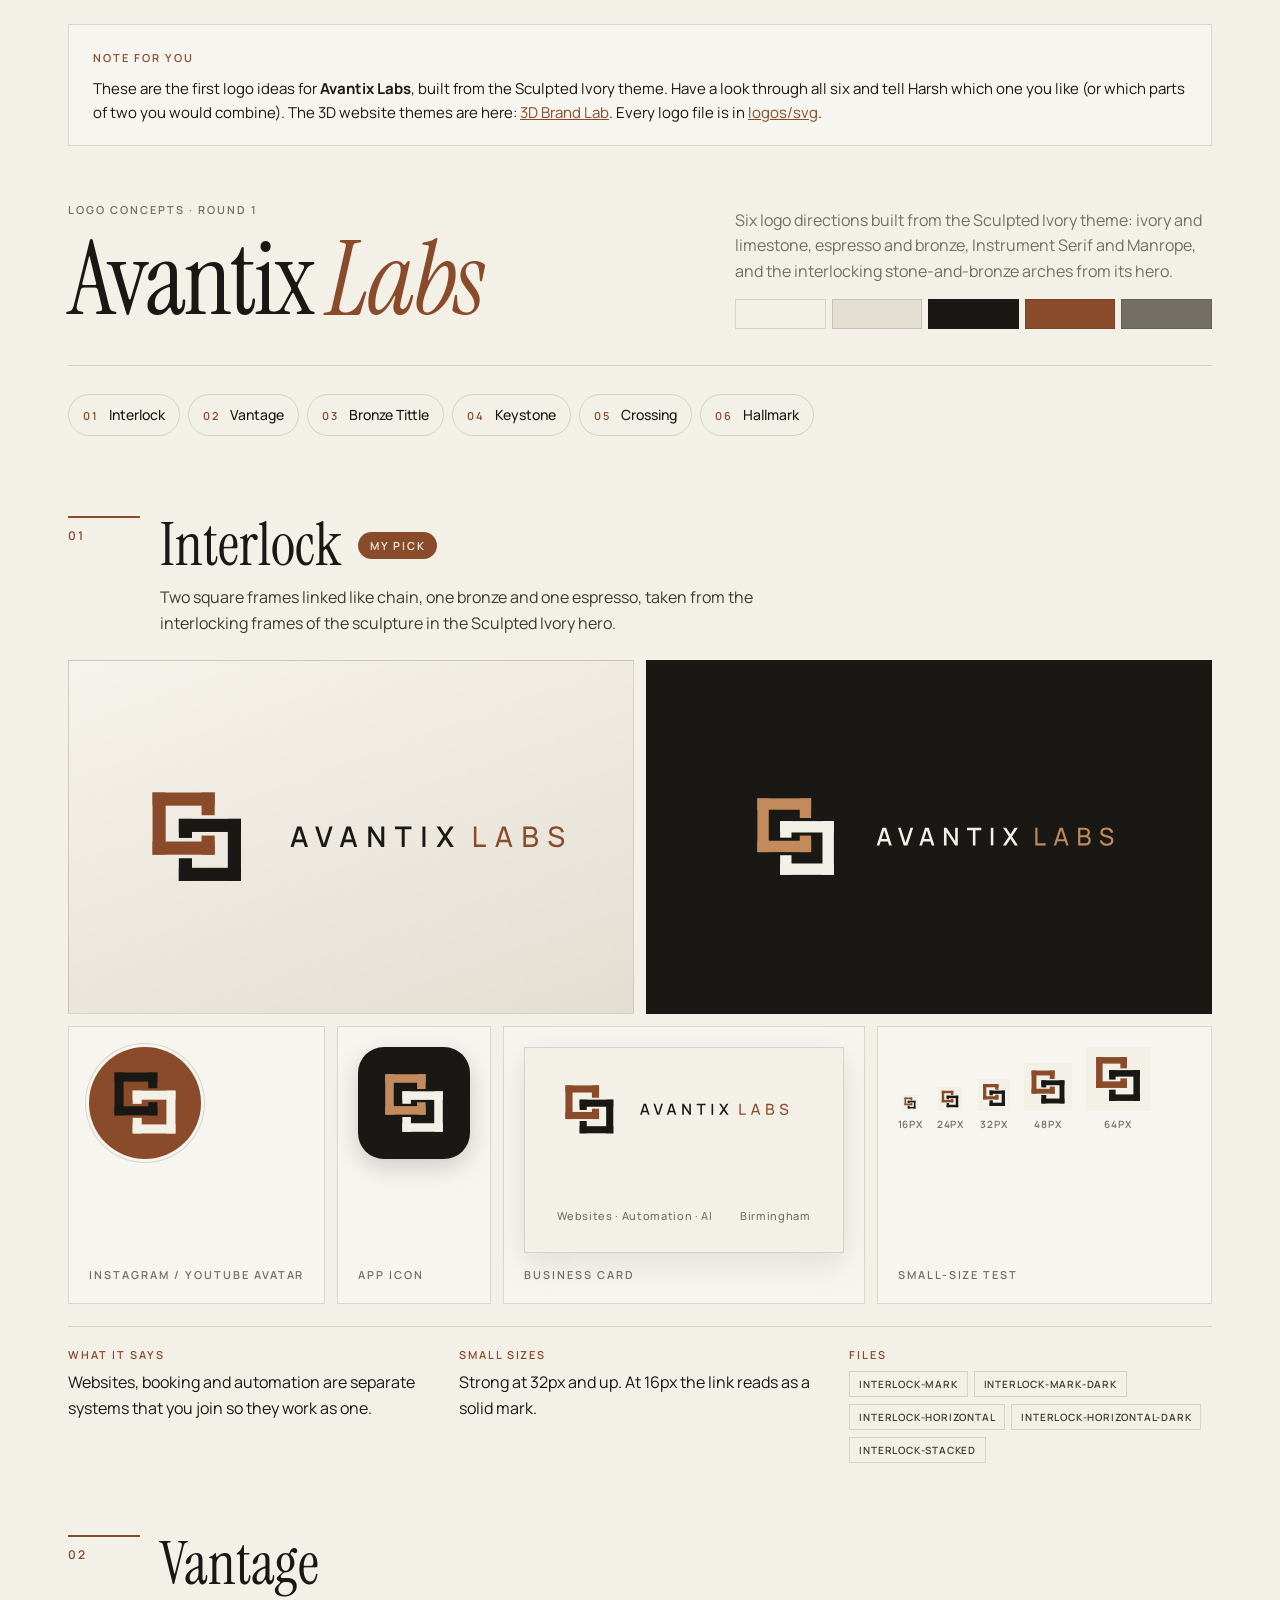
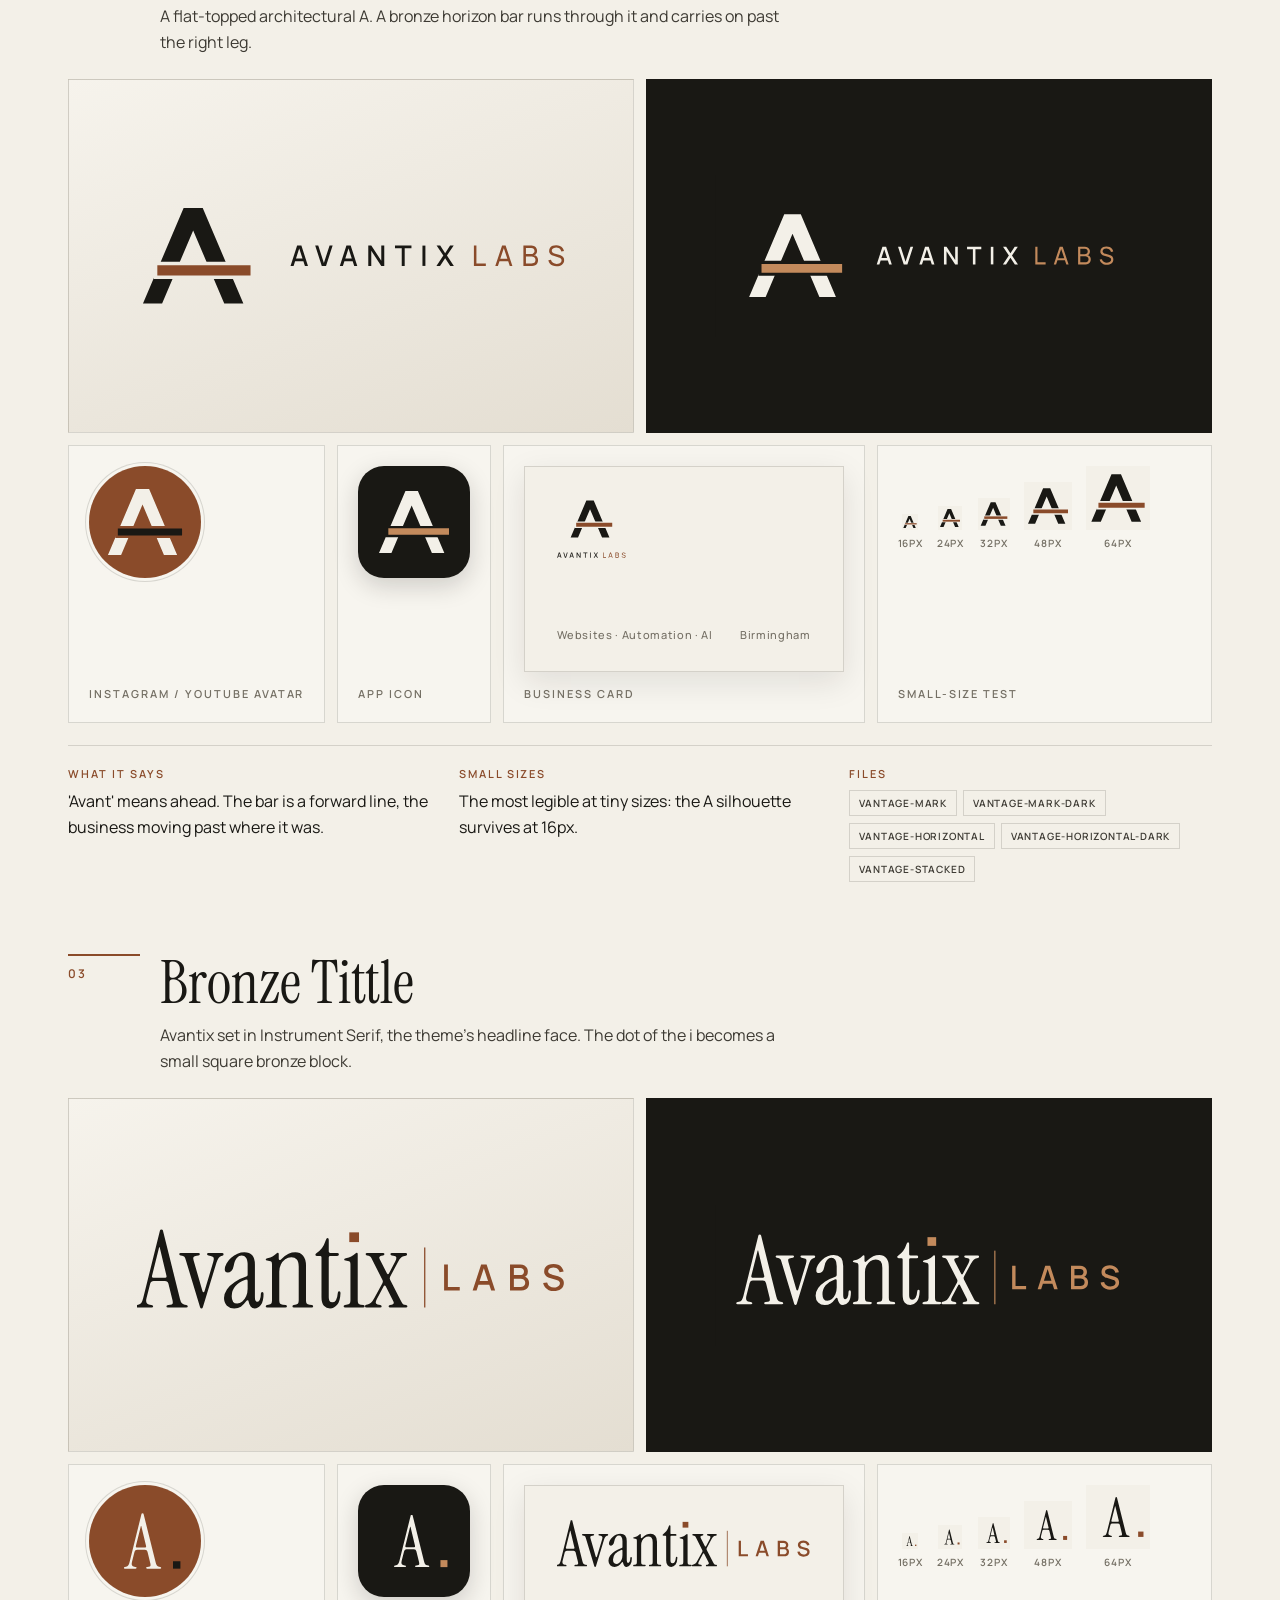
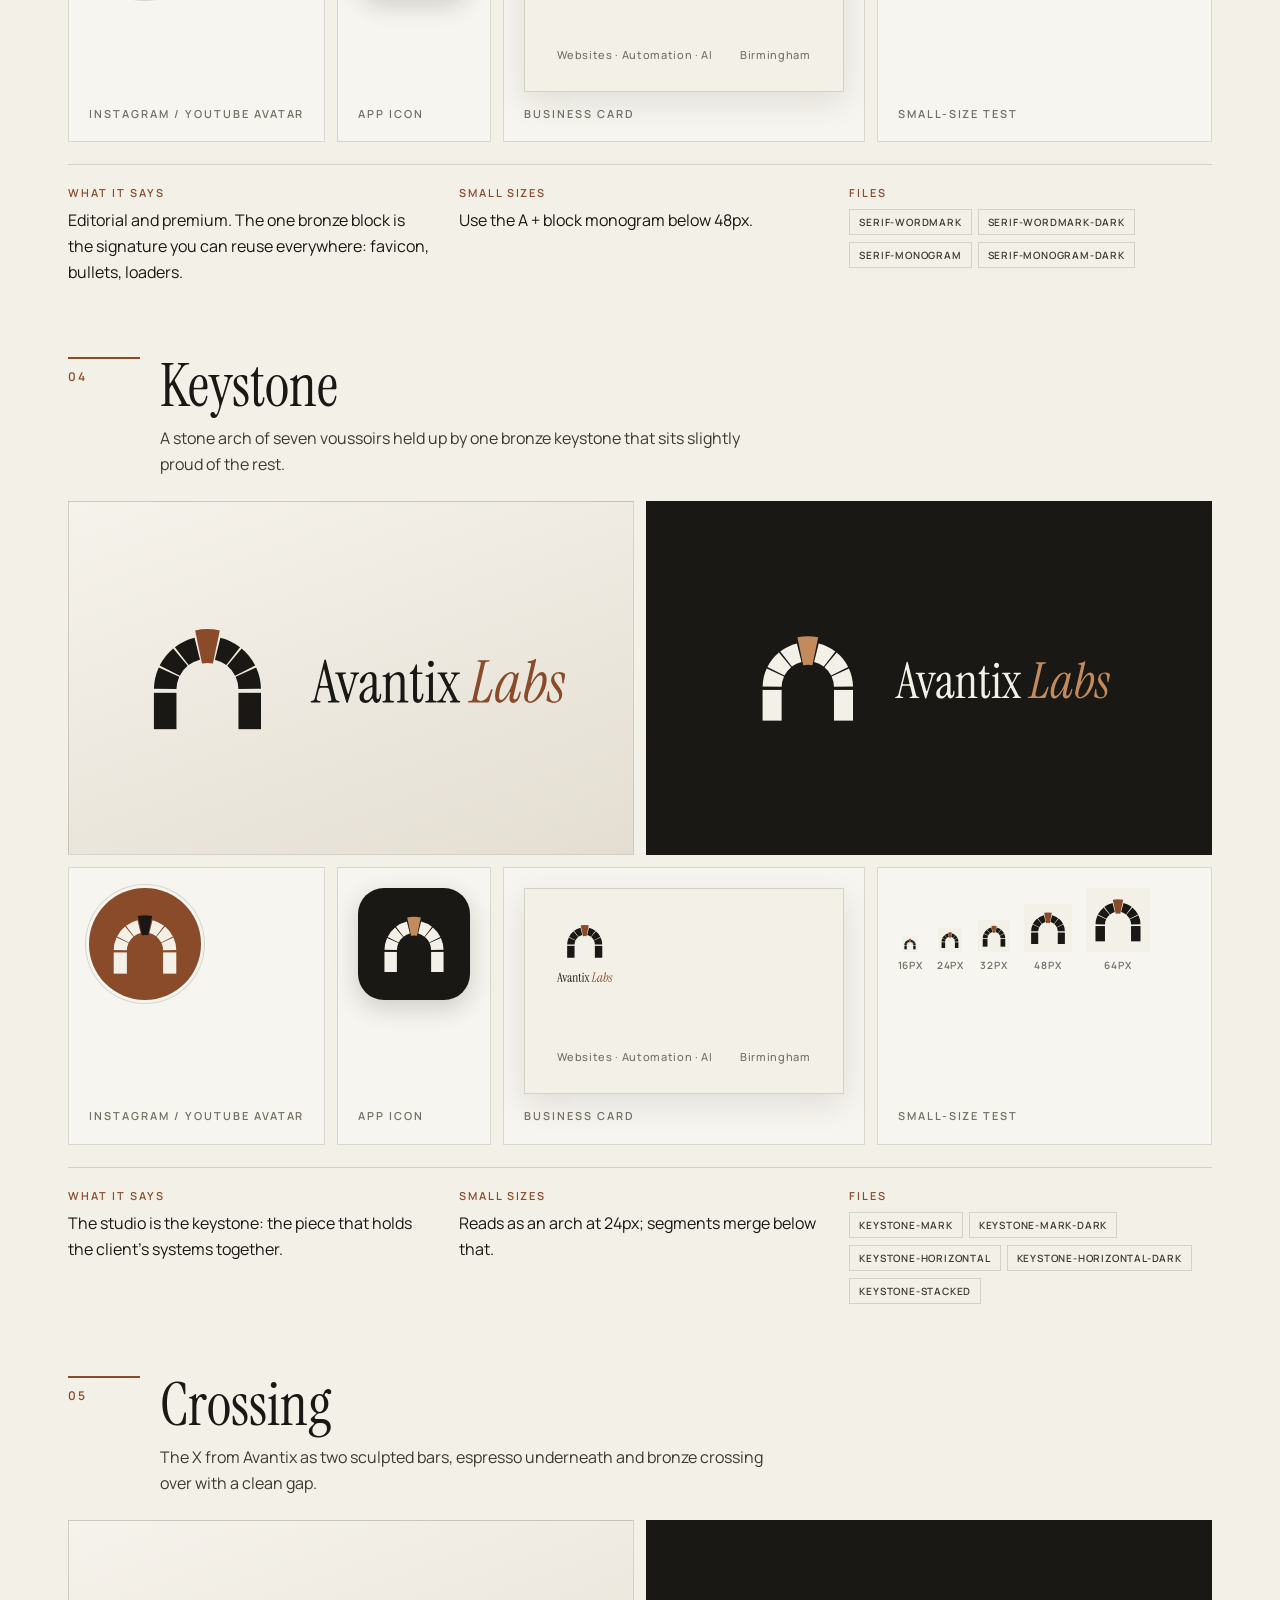
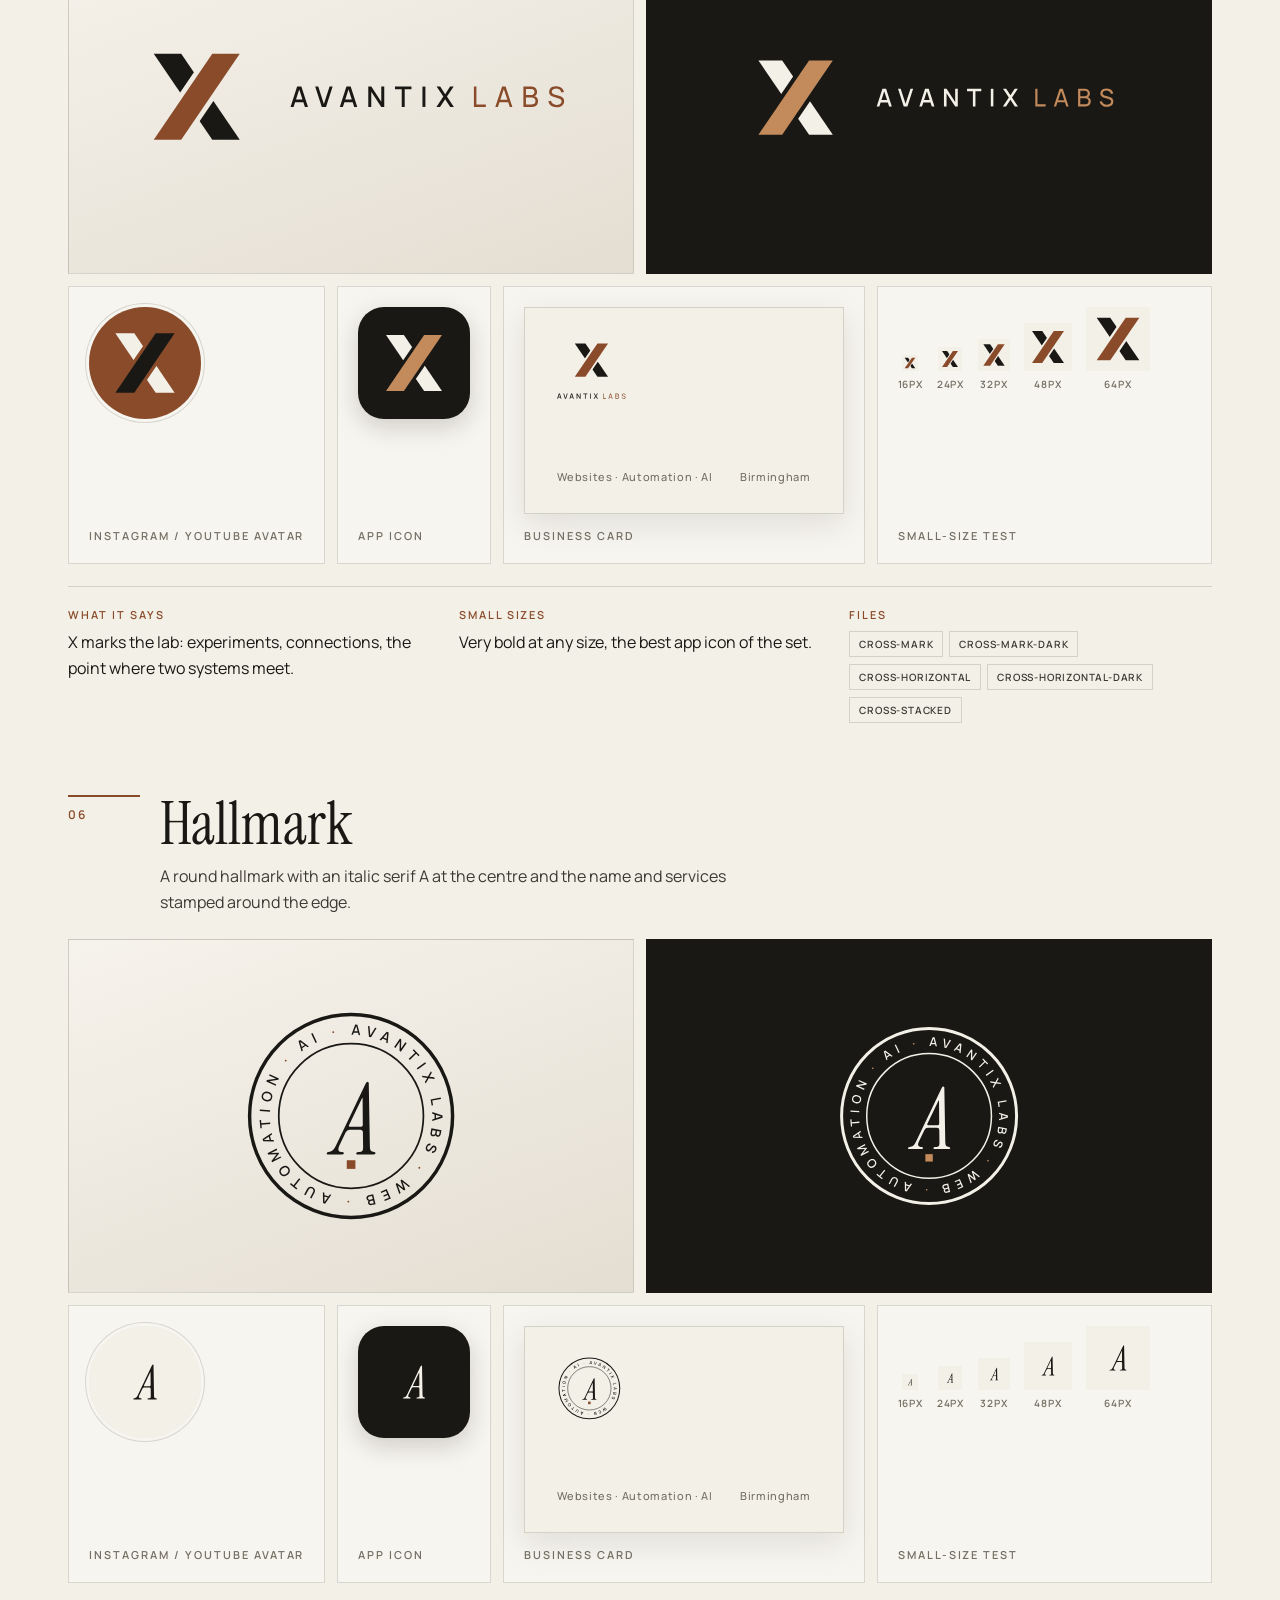
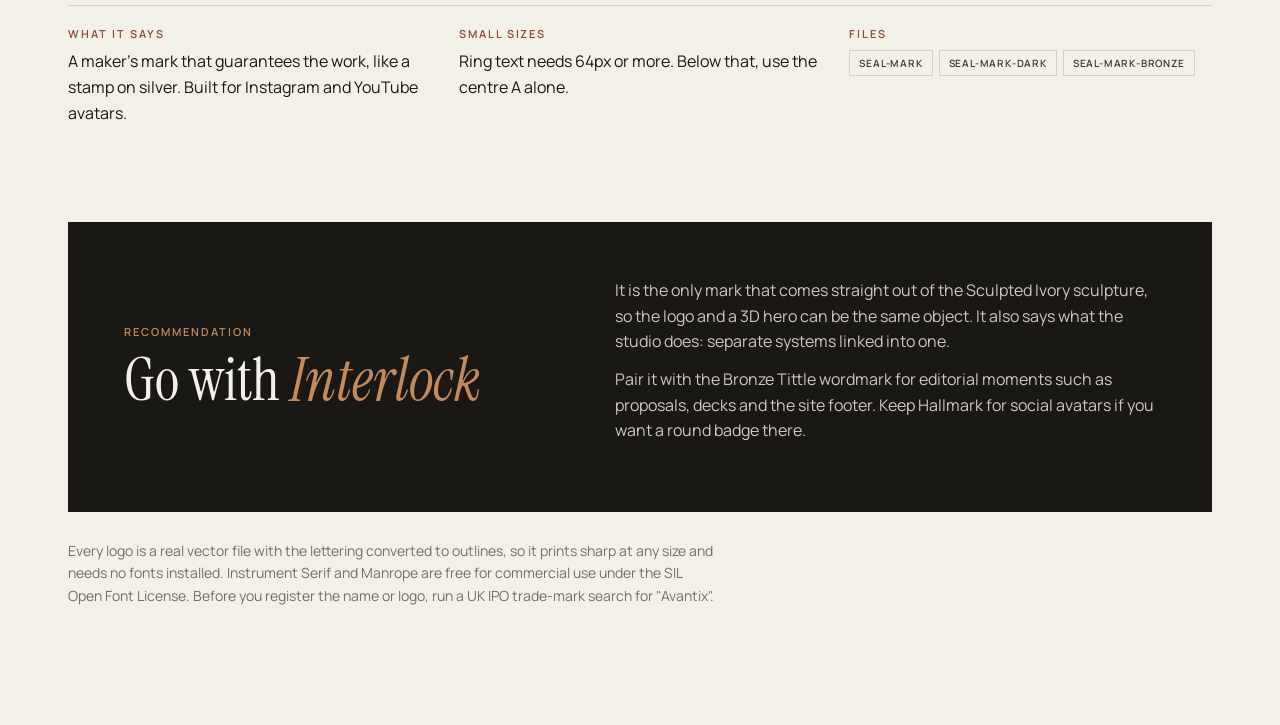
==== logos/index.html @ 29dba750 "Add Avantix Labs logo concepts and a note for reviewers Adds /logos/: six logo concepts built on the" ====
<!doctype html>
<html lang="en"><head><meta charset="utf-8"><meta name="viewport" content="width=device-width,initial-scale=1"></head><body>
<title>Avantix Labs Logos</title>
<link rel="preconnect" href="https://fonts.googleapis.com">
<link rel="preconnect" href="https://fonts.gstatic.com" crossorigin>
<link rel="stylesheet" href="https://fonts.googleapis.com/css2?family=Instrument+Serif:ital@0;1&family=Manrope:wght@400;500;600&display=swap">
<style>
/* Layout: an ivory presentation book. One concept per spread: ivory and espresso boards side by side, then real uses, then notes. Single committed light look from the Sculpted Ivory direction. */
:root{
  --ivory:#F3F0E8; --stone:#E4DED2; --espresso:#191814; --bronze:#8A4B2A; --taupe:#746F64;
  --line:rgba(25,24,20,.14);
  --serif:'Instrument Serif', Georgia, 'Times New Roman', serif;
  --sans:'Manrope', system-ui, -apple-system, 'Segoe UI', sans-serif;
  color-scheme:light;
}
*{box-sizing:border-box}
body{background:var(--ivory);color:var(--espresso);font-family:var(--sans);font-size:16px;line-height:1.6;-webkit-font-smoothing:antialiased}
.page{max-width:1240px;margin:0 auto;padding:56px clamp(16px,4vw,48px) 96px}
.eyebrow,.c-num,figcaption,.files span,.sz span,.nav a span{font:600 11px/1.4 var(--sans);letter-spacing:.18em;text-transform:uppercase}
.eyebrow{color:var(--taupe)}
.intro{display:grid;grid-template-columns:minmax(0,1.3fr) minmax(0,1fr);gap:48px;align-items:end;border-bottom:1px solid var(--line);padding-bottom:36px}
.intro > *{min-width:0}
h1{font:400 clamp(52px,8vw,112px)/.95 var(--serif);letter-spacing:-.02em;margin:14px 0 0}
h1 em{color:var(--bronze)}
.intro p{margin:0 0 14px;color:var(--taupe);max-width:48ch}
.palette{display:flex;gap:6px;margin-top:6px}
.palette i{flex:1;height:30px;border:1px solid var(--line)}
.nav{display:flex;flex-wrap:wrap;gap:8px;margin:28px 0 8px}
.nav a{display:flex;gap:10px;align-items:baseline;text-decoration:none;color:var(--espresso);border:1px solid var(--line);padding:9px 14px;border-radius:999px;font-weight:500;font-size:14px}
.nav a:hover{border-color:var(--bronze)}
.nav a span{color:var(--bronze)}
.concept{padding-top:72px}
.c-head{display:grid;grid-template-columns:72px minmax(0,1fr);gap:20px;align-items:start;margin-bottom:24px}
.c-num{color:var(--bronze);border-top:2px solid var(--bronze);padding-top:10px;font-size:12px}
.c-title h2{font:400 clamp(36px,4.6vw,60px)/1 var(--serif);margin:0 0 10px;display:flex;align-items:center;gap:16px;flex-wrap:wrap}
.c-title p{margin:0;max-width:62ch;color:#3d3a33}
.pick{font:600 11px/1 var(--sans);letter-spacing:.16em;text-transform:uppercase;background:var(--bronze);color:var(--ivory);padding:8px 12px;border-radius:999px}
.boards{display:grid;grid-template-columns:repeat(2,minmax(0,1fr));gap:12px}
.board{margin:0;aspect-ratio:16/10;display:grid;place-items:center;padding:12%;border:1px solid var(--line);max-width:100%}
.board.ivory{background:var(--ivory);background:linear-gradient(160deg,#F6F3EC,var(--stone))}
.board.espresso{background:var(--espresso);border-color:var(--espresso)}
.board svg.lg{width:100%;height:auto;max-height:100%}
.uses{display:grid;grid-template-columns:auto auto minmax(0,1.4fr) minmax(0,1.3fr);gap:12px;margin-top:12px}
.use{margin:0;border:1px solid var(--line);background:#F7F5EF;padding:20px;display:flex;flex-direction:column;justify-content:space-between;gap:14px;min-width:0}
figcaption{color:var(--taupe)}
.avatar{width:112px;height:112px;border-radius:50%;overflow:hidden;box-shadow:0 0 0 3px #F7F5EF,0 0 0 4px var(--line)}
.appicon{width:112px;height:112px;border-radius:26px;overflow:hidden;box-shadow:0 8px 24px rgba(25,24,20,.18)}
.avatar svg,.appicon svg{width:100%;height:100%;display:block}
.bcard{aspect-ratio:85/55;max-width:100%;background:var(--ivory);border:1px solid var(--line);box-shadow:0 10px 30px rgba(25,24,20,.10);padding:9% 10%;display:flex;flex-direction:column;justify-content:space-between}
.bcard svg.bc{height:44%;width:auto;max-width:100%;align-self:flex-start}
.bc-line{display:flex;justify-content:space-between;gap:8px;font:500 11px/1.3 var(--sans);letter-spacing:.06em;color:var(--taupe)}
.sz-row{display:flex;align-items:flex-end;gap:14px;flex-wrap:wrap}
.sz{display:flex;flex-direction:column;align-items:center;gap:6px}
.sz div svg{width:100%;height:100%;display:block}
.sz span{color:var(--taupe);font-size:10px;letter-spacing:.08em}
.notes{display:grid;grid-template-columns:repeat(3,minmax(0,1fr));gap:28px;margin-top:22px;padding-top:20px;border-top:1px solid var(--line)}
.notes > *{min-width:0}
.notes h3{font:600 11px/1.4 var(--sans);letter-spacing:.18em;text-transform:uppercase;color:var(--bronze);margin:0 0 8px}
.notes p{margin:0}
.files{list-style:none;margin:0;padding:0;display:flex;flex-wrap:wrap;gap:6px}
.files span{display:inline-block;border:1px solid var(--line);padding:5px 9px;font-size:10px;letter-spacing:.08em;color:#3d3a33}
.verdict{margin-top:96px;background:var(--espresso);color:var(--ivory);padding:clamp(28px,5vw,56px);display:grid;grid-template-columns:minmax(0,1fr) minmax(0,1.2fr);gap:40px;align-items:center}
.verdict > *{min-width:0}
.verdict h2{font:400 clamp(36px,4.6vw,60px)/1 var(--serif);margin:12px 0 0}
.verdict h2 em{color:#C38A5C}
.verdict p{margin:0 0 12px;color:#CFC8BB}
.verdict .eyebrow{color:#C38A5C}
.foot{margin-top:28px;color:var(--taupe);font-size:14px;max-width:72ch}
@media (max-width:980px){.uses{grid-template-columns:repeat(2,minmax(0,1fr))}}
@media (max-width:720px){
  .intro,.verdict{grid-template-columns:minmax(0,1fr);gap:24px}
  .boards{grid-template-columns:minmax(0,1fr)}
  .notes{grid-template-columns:minmax(0,1fr);gap:18px}
  .c-head{grid-template-columns:minmax(0,1fr);gap:10px}
  .c-num{width:72px}
}
@media (max-width:460px){.uses{grid-template-columns:minmax(0,1fr)} .avatar,.appicon{width:96px;height:96px}}
</style>

<aside style="max-width:1240px;margin:24px auto 0;padding:0 clamp(16px,4vw,48px)">
  <div style="border:1px solid rgba(25,24,20,.14);background:#F7F5EF;padding:20px 24px;font:15px/1.6 Manrope,system-ui,sans-serif;color:#191814">
    <strong style="font:600 11px/1.4 Manrope,system-ui,sans-serif;letter-spacing:.18em;text-transform:uppercase;color:#8A4B2A">Note for you</strong>
    <p style="margin:8px 0 0">These are the first logo ideas for <strong>Avantix Labs</strong>, built from the Sculpted Ivory theme. Have a look through all six and tell Harsh which one you like (or which parts of two you would combine). The 3D website themes are here: <a href="../3d/" style="color:#8A4B2A">3D Brand Lab</a>. Every logo file is in <a href="https://github.com/oliviaharsh/website-brand-directions/tree/main/logos/svg" style="color:#8A4B2A">logos/svg</a>.</p>
  </div>
</aside>
<div class="page">
  <header class="intro">
    <div>
      <div class="eyebrow">Logo concepts · Round 1</div>
      <h1>Avantix <em>Labs</em></h1>
    </div>
    <div>
      <p>Six logo directions built from the Sculpted Ivory theme: ivory and limestone, espresso and bronze, Instrument Serif and Manrope, and the interlocking stone-and-bronze arches from its hero.</p>
      <div class="palette" aria-label="Palette: ivory, limestone, espresso, bronze, taupe"><i style="background:#F3F0E8"></i><i style="background:#E4DED2"></i><i style="background:#191814"></i><i style="background:#8A4B2A"></i><i style="background:#746F64"></i></div>
    </div>
  </header>
  <nav class="nav" aria-label="Concepts"><a href="#c01"><span>01</span>Interlock</a><a href="#c02"><span>02</span>Vantage</a><a href="#c03"><span>03</span>Bronze Tittle</a><a href="#c04"><span>04</span>Keystone</a><a href="#c05"><span>05</span>Crossing</a><a href="#c06"><span>06</span>Hallmark</a></nav>
  
<section class="concept" id="c01">
  <header class="c-head">
    <div class="c-num">01</div>
    <div class="c-title"><h2>Interlock <span class="pick">My pick</span></h2><p>Two square frames linked like chain, one bronze and one espresso, taken from the interlocking frames of the sculpture in the Sculpted Ivory hero.</p></div>
  </header>
  <div class="boards">
    <figure class="board ivory"><svg class="lg" xmlns="http://www.w3.org/2000/svg" viewBox="0 0 358.3 100.0" role="img" aria-label="Avantix Labs"><title>Avantix Labs</title><g><rect x="13" y="13" width="52" height="11" fill="#8A4B2A"/><rect x="13" y="13" width="11" height="52" fill="#8A4B2A"/><rect x="13" y="54" width="52" height="11" fill="#8A4B2A"/><rect x="54" y="13" width="11" height="19" fill="#8A4B2A"/><rect x="54" y="49" width="11" height="16" fill="#8A4B2A"/><rect x="35" y="35" width="52" height="11" fill="#191814"/><rect x="76" y="35" width="11" height="52" fill="#191814"/><rect x="35" y="76" width="52" height="11" fill="#191814"/><rect x="35" y="35" width="11" height="16" fill="#191814"/><rect x="35" y="68" width="11" height="19" fill="#191814"/></g><path d="M128.47222222222223 58.5 133.99722222222223 41.5H137.55069444444445L143.07569444444445 58.5H140.51388888888889L135.42569444444445 42.9875H136.06319444444443L131.03402777777777 58.5ZM131.34097222222223 54.66319444444444V52.34930555555555H140.21875V54.66319444444444Z" fill="#191814"/><path d="M154.62152777777777 58.5 149.09652777777777 41.5H151.65833333333333L156.36875 56.009027777777774L161.13819444444445 41.5H163.7L158.175 58.5Z" fill="#191814"/><path d="M169.72083333333333 58.5 175.24583333333334 41.5H178.79930555555555L184.32430555555555 58.5H181.7625L176.67430555555555 42.9875H177.31180555555554L172.28263888888887 58.5ZM172.58958333333334 54.66319444444444V52.34930555555555H181.4673611111111V54.66319444444444Z" fill="#191814"/><path d="M193.53263888888887 58.5V41.5H196.03541666666666L204.40555555555554 54.13194444444444V41.5H206.90833333333333V58.5H204.40555555555554L196.03541666666666 45.85625V58.5Z" fill="#191814"/><path d="M221.53541666666663 58.5V43.825694444444444H215.88055555555553V41.5H229.65763888888887V43.825694444444444H224.00277777777774V58.5Z" fill="#191814"/><path d="M238.86597222222218 58.5V41.5H241.3333333333333V58.5Z" fill="#191814"/><path d="M250.54166666666663 58.5 256.3381944444444 49.89375 250.69513888888883 41.5H253.71736111111107L257.8611111111111 47.80416666666667L261.98124999999993 41.5H265.0152777777777L259.3722222222222 49.89375L265.1569444444444 58.5H262.1347222222222L257.8611111111111 51.99513888888889L253.5756944444444 58.5Z" fill="#191814"/><path d="M281.92083333333335 58.5V41.5H284.02222222222224V56.50486111111111H291.9083333333333V58.5Z" fill="#8A4B2A"/><path d="M299.81805555555553 58.5 305.5083333333333 41.5H308.4361111111111L314.12638888888887 58.5H311.9423611111111L306.61805555555554 42.727777777777774H307.27916666666664L302.0020833333333 58.5ZM302.5569444444444 54.52152777777778V52.55H311.3875V54.52152777777778Z" fill="#8A4B2A"/><path d="M323.3347222222222 58.5V41.5H329.9576388888889Q331.4805555555555 41.5 332.56076388888886 42.12569444444445Q333.6409722222222 42.75138888888889 334.21354166666663 43.77256944444444Q334.7861111111111 44.79375 334.7861111111111 45.97430555555556Q334.7861111111111 47.355555555555554 334.0777777777778 48.394444444444446Q333.3694444444444 49.43333333333334 332.16527777777776 49.822916666666664L332.14166666666665 49.24444444444445Q333.78263888888887 49.68125 334.6916666666666 50.849999999999994Q335.6006944444444 52.01875 335.6006944444444 53.63611111111111Q335.6006944444444 55.12361111111111 334.9927083333333 56.209722222222226Q334.3847222222222 57.295833333333334 333.24548611111106 57.89791666666667Q332.10625 58.5 330.54791666666665 58.5ZM325.4597222222222 56.49305555555556H330.14652777777775Q331.0909722222222 56.49305555555556 331.83472222222224 56.14479166666666Q332.5784722222222 55.796527777777776 333.009375 55.15902777777778Q333.44027777777774 54.52152777777778 333.44027777777774 53.62430555555556Q333.44027777777774 52.7625 333.0565972222222 52.07777777777778Q332.67291666666665 51.393055555555556 331.98229166666664 50.98576388888889Q331.29166666666663 50.578472222222224 330.38263888888883 50.578472222222224H325.4597222222222ZM325.4597222222222 48.59513888888889H329.93402777777777Q330.6895833333333 48.59513888888889 331.29756944444443 48.27048611111111Q331.9055555555555 47.94583333333333 332.265625 47.355555555555554Q332.62569444444443 46.765277777777776 332.62569444444443 45.97430555555556Q332.62569444444443 44.87638888888889 331.88194444444446 44.17986111111111Q331.1381944444444 43.483333333333334 329.93402777777777 43.483333333333334H325.4597222222222Z" fill="#8A4B2A"/><path d="M351.0659722222222 58.854166666666664Q349.2597222222222 58.854166666666664 347.81354166666665 58.24027777777778Q346.3673611111111 57.62638888888889 345.42881944444446 56.48715277777778Q344.49027777777775 55.34791666666667 344.20694444444445 53.78958333333333L346.37916666666666 53.44722222222222Q346.79236111111106 55.05277777777778 348.09687499999995 55.95590277777778Q349.40138888888885 56.859027777777776 351.1722222222222 56.859027777777776Q352.3173611111111 56.859027777777776 353.2440972222222 56.498958333333334Q354.1708333333333 56.138888888888886 354.71388888888885 55.46597222222222Q355.2569444444444 54.793055555555554 355.2569444444444 53.87222222222222Q355.2569444444444 53.30555555555556 355.0621527777778 52.89826388888889Q354.8673611111111 52.490972222222226 354.5309027777778 52.20173611111112Q354.1944444444444 51.9125 353.7694444444444 51.71180555555556Q353.34444444444443 51.51111111111111 352.88402777777776 51.38125L348.5513888888889 50.09444444444445Q347.8430555555555 49.88194444444444 347.1819444444444 49.557291666666664Q346.5208333333333 49.232638888888886 346.00138888888887 48.74270833333333Q345.4819444444444 48.25277777777778 345.17499999999995 47.56215277777778Q344.86805555555554 46.87152777777778 344.86805555555554 45.927083333333336Q344.86805555555554 44.41597222222222 345.653125 43.347569444444446Q346.43819444444443 42.27916666666667 347.78402777777774 41.7125Q349.1298611111111 41.14583333333333 350.81805555555553 41.15763888888889Q352.5298611111111 41.169444444444444 353.8815972222222 41.765625Q355.2333333333333 42.361805555555556 356.1246527777778 43.47152777777778Q357.0159722222222 44.58125 357.32291666666663 46.12777777777778L355.09166666666664 46.517361111111114Q354.9145833333333 45.47847222222222 354.3065972222222 44.72881944444445Q353.69861111111106 43.97916666666667 352.7895833333333 43.571875000000006Q351.88055555555553 43.16458333333333 350.7944444444444 43.15277777777778Q349.75555555555553 43.140972222222224 348.91736111111106 43.483333333333334Q348.07916666666665 43.825694444444444 347.5833333333333 44.433680555555554Q347.0875 45.04166666666667 347.0875 45.83263888888889Q347.0875 46.611805555555556 347.5361111111111 47.089930555555554Q347.9847222222222 47.56805555555556 348.63993055555557 47.845486111111114Q349.29513888888886 48.12291666666667 349.9208333333333 48.3L353.1555555555555 49.232638888888886Q353.7104166666666 49.38611111111111 354.4364583333333 49.65763888888889Q355.16249999999997 49.92916666666667 355.8472222222222 50.41909722222222Q356.53194444444443 50.90902777777778 356.9805555555555 51.717708333333334Q357.4291666666666 52.52638888888889 357.4291666666666 53.75416666666666Q357.4291666666666 54.981944444444444 356.9392361111111 55.93819444444445Q356.44930555555555 56.894444444444446 355.5756944444444 57.537847222222226Q354.7020833333333 58.18125 353.54513888888886 58.51770833333333Q352.3881944444444 58.854166666666664 351.0659722222222 58.854166666666664Z" fill="#8A4B2A"/></svg></figure>
    <figure class="board espresso"><svg class="lg" xmlns="http://www.w3.org/2000/svg" viewBox="-28 -28 414.3 156.0" role="img" aria-label="Avantix Labs"><title>Avantix Labs</title><rect x="-28" y="-28" width="414.3" height="156.0" fill="#191814"/><g><rect x="13" y="13" width="52" height="11" fill="#C38A5C"/><rect x="13" y="13" width="11" height="52" fill="#C38A5C"/><rect x="13" y="54" width="52" height="11" fill="#C38A5C"/><rect x="54" y="13" width="11" height="19" fill="#C38A5C"/><rect x="54" y="49" width="11" height="16" fill="#C38A5C"/><rect x="35" y="35" width="52" height="11" fill="#F3F0E8"/><rect x="76" y="35" width="11" height="52" fill="#F3F0E8"/><rect x="35" y="76" width="52" height="11" fill="#F3F0E8"/><rect x="35" y="35" width="11" height="16" fill="#F3F0E8"/><rect x="35" y="68" width="11" height="19" fill="#F3F0E8"/></g><path d="M128.47222222222223 58.5 133.99722222222223 41.5H137.55069444444445L143.07569444444445 58.5H140.51388888888889L135.42569444444445 42.9875H136.06319444444443L131.03402777777777 58.5ZM131.34097222222223 54.66319444444444V52.34930555555555H140.21875V54.66319444444444Z" fill="#F3F0E8"/><path d="M154.62152777777777 58.5 149.09652777777777 41.5H151.65833333333333L156.36875 56.009027777777774L161.13819444444445 41.5H163.7L158.175 58.5Z" fill="#F3F0E8"/><path d="M169.72083333333333 58.5 175.24583333333334 41.5H178.79930555555555L184.32430555555555 58.5H181.7625L176.67430555555555 42.9875H177.31180555555554L172.28263888888887 58.5ZM172.58958333333334 54.66319444444444V52.34930555555555H181.4673611111111V54.66319444444444Z" fill="#F3F0E8"/><path d="M193.53263888888887 58.5V41.5H196.03541666666666L204.40555555555554 54.13194444444444V41.5H206.90833333333333V58.5H204.40555555555554L196.03541666666666 45.85625V58.5Z" fill="#F3F0E8"/><path d="M221.53541666666663 58.5V43.825694444444444H215.88055555555553V41.5H229.65763888888887V43.825694444444444H224.00277777777774V58.5Z" fill="#F3F0E8"/><path d="M238.86597222222218 58.5V41.5H241.3333333333333V58.5Z" fill="#F3F0E8"/><path d="M250.54166666666663 58.5 256.3381944444444 49.89375 250.69513888888883 41.5H253.71736111111107L257.8611111111111 47.80416666666667L261.98124999999993 41.5H265.0152777777777L259.3722222222222 49.89375L265.1569444444444 58.5H262.1347222222222L257.8611111111111 51.99513888888889L253.5756944444444 58.5Z" fill="#F3F0E8"/><path d="M281.92083333333335 58.5V41.5H284.02222222222224V56.50486111111111H291.9083333333333V58.5Z" fill="#C38A5C"/><path d="M299.81805555555553 58.5 305.5083333333333 41.5H308.4361111111111L314.12638888888887 58.5H311.9423611111111L306.61805555555554 42.727777777777774H307.27916666666664L302.0020833333333 58.5ZM302.5569444444444 54.52152777777778V52.55H311.3875V54.52152777777778Z" fill="#C38A5C"/><path d="M323.3347222222222 58.5V41.5H329.9576388888889Q331.4805555555555 41.5 332.56076388888886 42.12569444444445Q333.6409722222222 42.75138888888889 334.21354166666663 43.77256944444444Q334.7861111111111 44.79375 334.7861111111111 45.97430555555556Q334.7861111111111 47.355555555555554 334.0777777777778 48.394444444444446Q333.3694444444444 49.43333333333334 332.16527777777776 49.822916666666664L332.14166666666665 49.24444444444445Q333.78263888888887 49.68125 334.6916666666666 50.849999999999994Q335.6006944444444 52.01875 335.6006944444444 53.63611111111111Q335.6006944444444 55.12361111111111 334.9927083333333 56.209722222222226Q334.3847222222222 57.295833333333334 333.24548611111106 57.89791666666667Q332.10625 58.5 330.54791666666665 58.5ZM325.4597222222222 56.49305555555556H330.14652777777775Q331.0909722222222 56.49305555555556 331.83472222222224 56.14479166666666Q332.5784722222222 55.796527777777776 333.009375 55.15902777777778Q333.44027777777774 54.52152777777778 333.44027777777774 53.62430555555556Q333.44027777777774 52.7625 333.0565972222222 52.07777777777778Q332.67291666666665 51.393055555555556 331.98229166666664 50.98576388888889Q331.29166666666663 50.578472222222224 330.38263888888883 50.578472222222224H325.4597222222222ZM325.4597222222222 48.59513888888889H329.93402777777777Q330.6895833333333 48.59513888888889 331.29756944444443 48.27048611111111Q331.9055555555555 47.94583333333333 332.265625 47.355555555555554Q332.62569444444443 46.765277777777776 332.62569444444443 45.97430555555556Q332.62569444444443 44.87638888888889 331.88194444444446 44.17986111111111Q331.1381944444444 43.483333333333334 329.93402777777777 43.483333333333334H325.4597222222222Z" fill="#C38A5C"/><path d="M351.0659722222222 58.854166666666664Q349.2597222222222 58.854166666666664 347.81354166666665 58.24027777777778Q346.3673611111111 57.62638888888889 345.42881944444446 56.48715277777778Q344.49027777777775 55.34791666666667 344.20694444444445 53.78958333333333L346.37916666666666 53.44722222222222Q346.79236111111106 55.05277777777778 348.09687499999995 55.95590277777778Q349.40138888888885 56.859027777777776 351.1722222222222 56.859027777777776Q352.3173611111111 56.859027777777776 353.2440972222222 56.498958333333334Q354.1708333333333 56.138888888888886 354.71388888888885 55.46597222222222Q355.2569444444444 54.793055555555554 355.2569444444444 53.87222222222222Q355.2569444444444 53.30555555555556 355.0621527777778 52.89826388888889Q354.8673611111111 52.490972222222226 354.5309027777778 52.20173611111112Q354.1944444444444 51.9125 353.7694444444444 51.71180555555556Q353.34444444444443 51.51111111111111 352.88402777777776 51.38125L348.5513888888889 50.09444444444445Q347.8430555555555 49.88194444444444 347.1819444444444 49.557291666666664Q346.5208333333333 49.232638888888886 346.00138888888887 48.74270833333333Q345.4819444444444 48.25277777777778 345.17499999999995 47.56215277777778Q344.86805555555554 46.87152777777778 344.86805555555554 45.927083333333336Q344.86805555555554 44.41597222222222 345.653125 43.347569444444446Q346.43819444444443 42.27916666666667 347.78402777777774 41.7125Q349.1298611111111 41.14583333333333 350.81805555555553 41.15763888888889Q352.5298611111111 41.169444444444444 353.8815972222222 41.765625Q355.2333333333333 42.361805555555556 356.1246527777778 43.47152777777778Q357.0159722222222 44.58125 357.32291666666663 46.12777777777778L355.09166666666664 46.517361111111114Q354.9145833333333 45.47847222222222 354.3065972222222 44.72881944444445Q353.69861111111106 43.97916666666667 352.7895833333333 43.571875000000006Q351.88055555555553 43.16458333333333 350.7944444444444 43.15277777777778Q349.75555555555553 43.140972222222224 348.91736111111106 43.483333333333334Q348.07916666666665 43.825694444444444 347.5833333333333 44.433680555555554Q347.0875 45.04166666666667 347.0875 45.83263888888889Q347.0875 46.611805555555556 347.5361111111111 47.089930555555554Q347.9847222222222 47.56805555555556 348.63993055555557 47.845486111111114Q349.29513888888886 48.12291666666667 349.9208333333333 48.3L353.1555555555555 49.232638888888886Q353.7104166666666 49.38611111111111 354.4364583333333 49.65763888888889Q355.16249999999997 49.92916666666667 355.8472222222222 50.41909722222222Q356.53194444444443 50.90902777777778 356.9805555555555 51.717708333333334Q357.4291666666666 52.52638888888889 357.4291666666666 53.75416666666666Q357.4291666666666 54.981944444444444 356.9392361111111 55.93819444444445Q356.44930555555555 56.894444444444446 355.5756944444444 57.537847222222226Q354.7020833333333 58.18125 353.54513888888886 58.51770833333333Q352.3881944444444 58.854166666666664 351.0659722222222 58.854166666666664Z" fill="#C38A5C"/></svg></figure>
  </div>
  <div class="uses">
    <figure class="use"><div class="avatar"><svg xmlns="http://www.w3.org/2000/svg" viewBox="-18 -18 136.0 136.0" role="img" aria-label="Avantix Labs"><title>Avantix Labs</title><rect x="-18" y="-18" width="136.0" height="136.0" fill="#8A4B2A"/><rect x="13" y="13" width="52" height="11" fill="#191814"/><rect x="13" y="13" width="11" height="52" fill="#191814"/><rect x="13" y="54" width="52" height="11" fill="#191814"/><rect x="54" y="13" width="11" height="19" fill="#191814"/><rect x="54" y="49" width="11" height="16" fill="#191814"/><rect x="35" y="35" width="52" height="11" fill="#F3F0E8"/><rect x="76" y="35" width="11" height="52" fill="#F3F0E8"/><rect x="35" y="76" width="52" height="11" fill="#F3F0E8"/><rect x="35" y="35" width="11" height="16" fill="#F3F0E8"/><rect x="35" y="68" width="11" height="19" fill="#F3F0E8"/></svg></div><figcaption>Instagram / YouTube avatar</figcaption></figure>
    <figure class="use"><div class="appicon"><svg xmlns="http://www.w3.org/2000/svg" viewBox="-22 -22 144.0 144.0" role="img" aria-label="Avantix Labs"><title>Avantix Labs</title><rect x="-22" y="-22" width="144.0" height="144.0" fill="#191814"/><rect x="13" y="13" width="52" height="11" fill="#C38A5C"/><rect x="13" y="13" width="11" height="52" fill="#C38A5C"/><rect x="13" y="54" width="52" height="11" fill="#C38A5C"/><rect x="54" y="13" width="11" height="19" fill="#C38A5C"/><rect x="54" y="49" width="11" height="16" fill="#C38A5C"/><rect x="35" y="35" width="52" height="11" fill="#F3F0E8"/><rect x="76" y="35" width="11" height="52" fill="#F3F0E8"/><rect x="35" y="76" width="52" height="11" fill="#F3F0E8"/><rect x="35" y="35" width="11" height="16" fill="#F3F0E8"/><rect x="35" y="68" width="11" height="19" fill="#F3F0E8"/></svg></div><figcaption>App icon</figcaption></figure>
    <figure class="use"><div class="bcard"><svg class="bc" xmlns="http://www.w3.org/2000/svg" viewBox="0 0 358.3 100.0" role="img" aria-label="Avantix Labs"><title>Avantix Labs</title><g><rect x="13" y="13" width="52" height="11" fill="#8A4B2A"/><rect x="13" y="13" width="11" height="52" fill="#8A4B2A"/><rect x="13" y="54" width="52" height="11" fill="#8A4B2A"/><rect x="54" y="13" width="11" height="19" fill="#8A4B2A"/><rect x="54" y="49" width="11" height="16" fill="#8A4B2A"/><rect x="35" y="35" width="52" height="11" fill="#191814"/><rect x="76" y="35" width="11" height="52" fill="#191814"/><rect x="35" y="76" width="52" height="11" fill="#191814"/><rect x="35" y="35" width="11" height="16" fill="#191814"/><rect x="35" y="68" width="11" height="19" fill="#191814"/></g><path d="M128.47222222222223 58.5 133.99722222222223 41.5H137.55069444444445L143.07569444444445 58.5H140.51388888888889L135.42569444444445 42.9875H136.06319444444443L131.03402777777777 58.5ZM131.34097222222223 54.66319444444444V52.34930555555555H140.21875V54.66319444444444Z" fill="#191814"/><path d="M154.62152777777777 58.5 149.09652777777777 41.5H151.65833333333333L156.36875 56.009027777777774L161.13819444444445 41.5H163.7L158.175 58.5Z" fill="#191814"/><path d="M169.72083333333333 58.5 175.24583333333334 41.5H178.79930555555555L184.32430555555555 58.5H181.7625L176.67430555555555 42.9875H177.31180555555554L172.28263888888887 58.5ZM172.58958333333334 54.66319444444444V52.34930555555555H181.4673611111111V54.66319444444444Z" fill="#191814"/><path d="M193.53263888888887 58.5V41.5H196.03541666666666L204.40555555555554 54.13194444444444V41.5H206.90833333333333V58.5H204.40555555555554L196.03541666666666 45.85625V58.5Z" fill="#191814"/><path d="M221.53541666666663 58.5V43.825694444444444H215.88055555555553V41.5H229.65763888888887V43.825694444444444H224.00277777777774V58.5Z" fill="#191814"/><path d="M238.86597222222218 58.5V41.5H241.3333333333333V58.5Z" fill="#191814"/><path d="M250.54166666666663 58.5 256.3381944444444 49.89375 250.69513888888883 41.5H253.71736111111107L257.8611111111111 47.80416666666667L261.98124999999993 41.5H265.0152777777777L259.3722222222222 49.89375L265.1569444444444 58.5H262.1347222222222L257.8611111111111 51.99513888888889L253.5756944444444 58.5Z" fill="#191814"/><path d="M281.92083333333335 58.5V41.5H284.02222222222224V56.50486111111111H291.9083333333333V58.5Z" fill="#8A4B2A"/><path d="M299.81805555555553 58.5 305.5083333333333 41.5H308.4361111111111L314.12638888888887 58.5H311.9423611111111L306.61805555555554 42.727777777777774H307.27916666666664L302.0020833333333 58.5ZM302.5569444444444 54.52152777777778V52.55H311.3875V54.52152777777778Z" fill="#8A4B2A"/><path d="M323.3347222222222 58.5V41.5H329.9576388888889Q331.4805555555555 41.5 332.56076388888886 42.12569444444445Q333.6409722222222 42.75138888888889 334.21354166666663 43.77256944444444Q334.7861111111111 44.79375 334.7861111111111 45.97430555555556Q334.7861111111111 47.355555555555554 334.0777777777778 48.394444444444446Q333.3694444444444 49.43333333333334 332.16527777777776 49.822916666666664L332.14166666666665 49.24444444444445Q333.78263888888887 49.68125 334.6916666666666 50.849999999999994Q335.6006944444444 52.01875 335.6006944444444 53.63611111111111Q335.6006944444444 55.12361111111111 334.9927083333333 56.209722222222226Q334.3847222222222 57.295833333333334 333.24548611111106 57.89791666666667Q332.10625 58.5 330.54791666666665 58.5ZM325.4597222222222 56.49305555555556H330.14652777777775Q331.0909722222222 56.49305555555556 331.83472222222224 56.14479166666666Q332.5784722222222 55.796527777777776 333.009375 55.15902777777778Q333.44027777777774 54.52152777777778 333.44027777777774 53.62430555555556Q333.44027777777774 52.7625 333.0565972222222 52.07777777777778Q332.67291666666665 51.393055555555556 331.98229166666664 50.98576388888889Q331.29166666666663 50.578472222222224 330.38263888888883 50.578472222222224H325.4597222222222ZM325.4597222222222 48.59513888888889H329.93402777777777Q330.6895833333333 48.59513888888889 331.29756944444443 48.27048611111111Q331.9055555555555 47.94583333333333 332.265625 47.355555555555554Q332.62569444444443 46.765277777777776 332.62569444444443 45.97430555555556Q332.62569444444443 44.87638888888889 331.88194444444446 44.17986111111111Q331.1381944444444 43.483333333333334 329.93402777777777 43.483333333333334H325.4597222222222Z" fill="#8A4B2A"/><path d="M351.0659722222222 58.854166666666664Q349.2597222222222 58.854166666666664 347.81354166666665 58.24027777777778Q346.3673611111111 57.62638888888889 345.42881944444446 56.48715277777778Q344.49027777777775 55.34791666666667 344.20694444444445 53.78958333333333L346.37916666666666 53.44722222222222Q346.79236111111106 55.05277777777778 348.09687499999995 55.95590277777778Q349.40138888888885 56.859027777777776 351.1722222222222 56.859027777777776Q352.3173611111111 56.859027777777776 353.2440972222222 56.498958333333334Q354.1708333333333 56.138888888888886 354.71388888888885 55.46597222222222Q355.2569444444444 54.793055555555554 355.2569444444444 53.87222222222222Q355.2569444444444 53.30555555555556 355.0621527777778 52.89826388888889Q354.8673611111111 52.490972222222226 354.5309027777778 52.20173611111112Q354.1944444444444 51.9125 353.7694444444444 51.71180555555556Q353.34444444444443 51.51111111111111 352.88402777777776 51.38125L348.5513888888889 50.09444444444445Q347.8430555555555 49.88194444444444 347.1819444444444 49.557291666666664Q346.5208333333333 49.232638888888886 346.00138888888887 48.74270833333333Q345.4819444444444 48.25277777777778 345.17499999999995 47.56215277777778Q344.86805555555554 46.87152777777778 344.86805555555554 45.927083333333336Q344.86805555555554 44.41597222222222 345.653125 43.347569444444446Q346.43819444444443 42.27916666666667 347.78402777777774 41.7125Q349.1298611111111 41.14583333333333 350.81805555555553 41.15763888888889Q352.5298611111111 41.169444444444444 353.8815972222222 41.765625Q355.2333333333333 42.361805555555556 356.1246527777778 43.47152777777778Q357.0159722222222 44.58125 357.32291666666663 46.12777777777778L355.09166666666664 46.517361111111114Q354.9145833333333 45.47847222222222 354.3065972222222 44.72881944444445Q353.69861111111106 43.97916666666667 352.7895833333333 43.571875000000006Q351.88055555555553 43.16458333333333 350.7944444444444 43.15277777777778Q349.75555555555553 43.140972222222224 348.91736111111106 43.483333333333334Q348.07916666666665 43.825694444444444 347.5833333333333 44.433680555555554Q347.0875 45.04166666666667 347.0875 45.83263888888889Q347.0875 46.611805555555556 347.5361111111111 47.089930555555554Q347.9847222222222 47.56805555555556 348.63993055555557 47.845486111111114Q349.29513888888886 48.12291666666667 349.9208333333333 48.3L353.1555555555555 49.232638888888886Q353.7104166666666 49.38611111111111 354.4364583333333 49.65763888888889Q355.16249999999997 49.92916666666667 355.8472222222222 50.41909722222222Q356.53194444444443 50.90902777777778 356.9805555555555 51.717708333333334Q357.4291666666666 52.52638888888889 357.4291666666666 53.75416666666666Q357.4291666666666 54.981944444444444 356.9392361111111 55.93819444444445Q356.44930555555555 56.894444444444446 355.5756944444444 57.537847222222226Q354.7020833333333 58.18125 353.54513888888886 58.51770833333333Q352.3881944444444 58.854166666666664 351.0659722222222 58.854166666666664Z" fill="#8A4B2A"/></svg><div class="bc-line"><span>Websites · Automation · AI</span><span>Birmingham</span></div></div><figcaption>Business card</figcaption></figure>
    <figure class="use sizes"><div class="sz-row"><div class="sz"><div style="width:16px;height:16px"><svg xmlns="http://www.w3.org/2000/svg" viewBox="-4 -4 108.0 108.0" role="img" aria-label="Avantix Labs"><title>Avantix Labs</title><rect x="-4" y="-4" width="108.0" height="108.0" fill="#F3F0E8"/><rect x="13" y="13" width="52" height="11" fill="#8A4B2A"/><rect x="13" y="13" width="11" height="52" fill="#8A4B2A"/><rect x="13" y="54" width="52" height="11" fill="#8A4B2A"/><rect x="54" y="13" width="11" height="19" fill="#8A4B2A"/><rect x="54" y="49" width="11" height="16" fill="#8A4B2A"/><rect x="35" y="35" width="52" height="11" fill="#191814"/><rect x="76" y="35" width="11" height="52" fill="#191814"/><rect x="35" y="76" width="52" height="11" fill="#191814"/><rect x="35" y="35" width="11" height="16" fill="#191814"/><rect x="35" y="68" width="11" height="19" fill="#191814"/></svg></div><span>16px</span></div><div class="sz"><div style="width:24px;height:24px"><svg xmlns="http://www.w3.org/2000/svg" viewBox="-4 -4 108.0 108.0" role="img" aria-label="Avantix Labs"><title>Avantix Labs</title><rect x="-4" y="-4" width="108.0" height="108.0" fill="#F3F0E8"/><rect x="13" y="13" width="52" height="11" fill="#8A4B2A"/><rect x="13" y="13" width="11" height="52" fill="#8A4B2A"/><rect x="13" y="54" width="52" height="11" fill="#8A4B2A"/><rect x="54" y="13" width="11" height="19" fill="#8A4B2A"/><rect x="54" y="49" width="11" height="16" fill="#8A4B2A"/><rect x="35" y="35" width="52" height="11" fill="#191814"/><rect x="76" y="35" width="11" height="52" fill="#191814"/><rect x="35" y="76" width="52" height="11" fill="#191814"/><rect x="35" y="35" width="11" height="16" fill="#191814"/><rect x="35" y="68" width="11" height="19" fill="#191814"/></svg></div><span>24px</span></div><div class="sz"><div style="width:32px;height:32px"><svg xmlns="http://www.w3.org/2000/svg" viewBox="-4 -4 108.0 108.0" role="img" aria-label="Avantix Labs"><title>Avantix Labs</title><rect x="-4" y="-4" width="108.0" height="108.0" fill="#F3F0E8"/><rect x="13" y="13" width="52" height="11" fill="#8A4B2A"/><rect x="13" y="13" width="11" height="52" fill="#8A4B2A"/><rect x="13" y="54" width="52" height="11" fill="#8A4B2A"/><rect x="54" y="13" width="11" height="19" fill="#8A4B2A"/><rect x="54" y="49" width="11" height="16" fill="#8A4B2A"/><rect x="35" y="35" width="52" height="11" fill="#191814"/><rect x="76" y="35" width="11" height="52" fill="#191814"/><rect x="35" y="76" width="52" height="11" fill="#191814"/><rect x="35" y="35" width="11" height="16" fill="#191814"/><rect x="35" y="68" width="11" height="19" fill="#191814"/></svg></div><span>32px</span></div><div class="sz"><div style="width:48px;height:48px"><svg xmlns="http://www.w3.org/2000/svg" viewBox="-4 -4 108.0 108.0" role="img" aria-label="Avantix Labs"><title>Avantix Labs</title><rect x="-4" y="-4" width="108.0" height="108.0" fill="#F3F0E8"/><rect x="13" y="13" width="52" height="11" fill="#8A4B2A"/><rect x="13" y="13" width="11" height="52" fill="#8A4B2A"/><rect x="13" y="54" width="52" height="11" fill="#8A4B2A"/><rect x="54" y="13" width="11" height="19" fill="#8A4B2A"/><rect x="54" y="49" width="11" height="16" fill="#8A4B2A"/><rect x="35" y="35" width="52" height="11" fill="#191814"/><rect x="76" y="35" width="11" height="52" fill="#191814"/><rect x="35" y="76" width="52" height="11" fill="#191814"/><rect x="35" y="35" width="11" height="16" fill="#191814"/><rect x="35" y="68" width="11" height="19" fill="#191814"/></svg></div><span>48px</span></div><div class="sz"><div style="width:64px;height:64px"><svg xmlns="http://www.w3.org/2000/svg" viewBox="-4 -4 108.0 108.0" role="img" aria-label="Avantix Labs"><title>Avantix Labs</title><rect x="-4" y="-4" width="108.0" height="108.0" fill="#F3F0E8"/><rect x="13" y="13" width="52" height="11" fill="#8A4B2A"/><rect x="13" y="13" width="11" height="52" fill="#8A4B2A"/><rect x="13" y="54" width="52" height="11" fill="#8A4B2A"/><rect x="54" y="13" width="11" height="19" fill="#8A4B2A"/><rect x="54" y="49" width="11" height="16" fill="#8A4B2A"/><rect x="35" y="35" width="52" height="11" fill="#191814"/><rect x="76" y="35" width="11" height="52" fill="#191814"/><rect x="35" y="76" width="52" height="11" fill="#191814"/><rect x="35" y="35" width="11" height="16" fill="#191814"/><rect x="35" y="68" width="11" height="19" fill="#191814"/></svg></div><span>64px</span></div></div><figcaption>Small-size test</figcaption></figure>
  </div>
  <div class="notes">
    <div><h3>What it says</h3><p>Websites, booking and automation are separate systems that you join so they work as one.</p></div>
    <div><h3>Small sizes</h3><p>Strong at 32px and up. At 16px the link reads as a solid mark.</p></div>
    <div><h3>Files</h3><ul class="files"><li><span>interlock-mark</span></li><li><span>interlock-mark-dark</span></li><li><span>interlock-horizontal</span></li><li><span>interlock-horizontal-dark</span></li><li><span>interlock-stacked</span></li></ul></div>
  </div>
</section>
<section class="concept" id="c02">
  <header class="c-head">
    <div class="c-num">02</div>
    <div class="c-title"><h2>Vantage</h2><p>A flat-topped architectural A. A bronze horizon bar runs through it and carries on past the right leg.</p></div>
  </header>
  <div class="boards">
    <figure class="board ivory"><svg class="lg" xmlns="http://www.w3.org/2000/svg" viewBox="0 0 358.3 100.0" role="img" aria-label="Avantix Labs"><title>Avantix Labs</title><g><g transform="translate(-3 0)"><mask id="avx-cut-3" maskUnits="userSpaceOnUse" x="-20" y="-20" width="140" height="140"><rect x="-20" y="-20" width="140" height="140" fill="#fff"/><polygon points="20,58 98,58 98,66.5 20,66.5" fill="#000" stroke="#000" stroke-width="6" stroke-linejoin="miter"/></mask><g mask="url(#avx-cut-3)"><polygon points="8,90 42,10 58,10 92,90 76,90 50,28.8 24,90" fill="#191814"/></g><polygon points="20,58 98,58 98,66.5 20,66.5" fill="#8A4B2A"/></g></g><path d="M128.47222222222223 58.5 133.99722222222223 41.5H137.55069444444445L143.07569444444445 58.5H140.51388888888889L135.42569444444445 42.9875H136.06319444444443L131.03402777777777 58.5ZM131.34097222222223 54.66319444444444V52.34930555555555H140.21875V54.66319444444444Z" fill="#191814"/><path d="M154.62152777777777 58.5 149.09652777777777 41.5H151.65833333333333L156.36875 56.009027777777774L161.13819444444445 41.5H163.7L158.175 58.5Z" fill="#191814"/><path d="M169.72083333333333 58.5 175.24583333333334 41.5H178.79930555555555L184.32430555555555 58.5H181.7625L176.67430555555555 42.9875H177.31180555555554L172.28263888888887 58.5ZM172.58958333333334 54.66319444444444V52.34930555555555H181.4673611111111V54.66319444444444Z" fill="#191814"/><path d="M193.53263888888887 58.5V41.5H196.03541666666666L204.40555555555554 54.13194444444444V41.5H206.90833333333333V58.5H204.40555555555554L196.03541666666666 45.85625V58.5Z" fill="#191814"/><path d="M221.53541666666663 58.5V43.825694444444444H215.88055555555553V41.5H229.65763888888887V43.825694444444444H224.00277777777774V58.5Z" fill="#191814"/><path d="M238.86597222222218 58.5V41.5H241.3333333333333V58.5Z" fill="#191814"/><path d="M250.54166666666663 58.5 256.3381944444444 49.89375 250.69513888888883 41.5H253.71736111111107L257.8611111111111 47.80416666666667L261.98124999999993 41.5H265.0152777777777L259.3722222222222 49.89375L265.1569444444444 58.5H262.1347222222222L257.8611111111111 51.99513888888889L253.5756944444444 58.5Z" fill="#191814"/><path d="M281.92083333333335 58.5V41.5H284.02222222222224V56.50486111111111H291.9083333333333V58.5Z" fill="#8A4B2A"/><path d="M299.81805555555553 58.5 305.5083333333333 41.5H308.4361111111111L314.12638888888887 58.5H311.9423611111111L306.61805555555554 42.727777777777774H307.27916666666664L302.0020833333333 58.5ZM302.5569444444444 54.52152777777778V52.55H311.3875V54.52152777777778Z" fill="#8A4B2A"/><path d="M323.3347222222222 58.5V41.5H329.9576388888889Q331.4805555555555 41.5 332.56076388888886 42.12569444444445Q333.6409722222222 42.75138888888889 334.21354166666663 43.77256944444444Q334.7861111111111 44.79375 334.7861111111111 45.97430555555556Q334.7861111111111 47.355555555555554 334.0777777777778 48.394444444444446Q333.3694444444444 49.43333333333334 332.16527777777776 49.822916666666664L332.14166666666665 49.24444444444445Q333.78263888888887 49.68125 334.6916666666666 50.849999999999994Q335.6006944444444 52.01875 335.6006944444444 53.63611111111111Q335.6006944444444 55.12361111111111 334.9927083333333 56.209722222222226Q334.3847222222222 57.295833333333334 333.24548611111106 57.89791666666667Q332.10625 58.5 330.54791666666665 58.5ZM325.4597222222222 56.49305555555556H330.14652777777775Q331.0909722222222 56.49305555555556 331.83472222222224 56.14479166666666Q332.5784722222222 55.796527777777776 333.009375 55.15902777777778Q333.44027777777774 54.52152777777778 333.44027777777774 53.62430555555556Q333.44027777777774 52.7625 333.0565972222222 52.07777777777778Q332.67291666666665 51.393055555555556 331.98229166666664 50.98576388888889Q331.29166666666663 50.578472222222224 330.38263888888883 50.578472222222224H325.4597222222222ZM325.4597222222222 48.59513888888889H329.93402777777777Q330.6895833333333 48.59513888888889 331.29756944444443 48.27048611111111Q331.9055555555555 47.94583333333333 332.265625 47.355555555555554Q332.62569444444443 46.765277777777776 332.62569444444443 45.97430555555556Q332.62569444444443 44.87638888888889 331.88194444444446 44.17986111111111Q331.1381944444444 43.483333333333334 329.93402777777777 43.483333333333334H325.4597222222222Z" fill="#8A4B2A"/><path d="M351.0659722222222 58.854166666666664Q349.2597222222222 58.854166666666664 347.81354166666665 58.24027777777778Q346.3673611111111 57.62638888888889 345.42881944444446 56.48715277777778Q344.49027777777775 55.34791666666667 344.20694444444445 53.78958333333333L346.37916666666666 53.44722222222222Q346.79236111111106 55.05277777777778 348.09687499999995 55.95590277777778Q349.40138888888885 56.859027777777776 351.1722222222222 56.859027777777776Q352.3173611111111 56.859027777777776 353.2440972222222 56.498958333333334Q354.1708333333333 56.138888888888886 354.71388888888885 55.46597222222222Q355.2569444444444 54.793055555555554 355.2569444444444 53.87222222222222Q355.2569444444444 53.30555555555556 355.0621527777778 52.89826388888889Q354.8673611111111 52.490972222222226 354.5309027777778 52.20173611111112Q354.1944444444444 51.9125 353.7694444444444 51.71180555555556Q353.34444444444443 51.51111111111111 352.88402777777776 51.38125L348.5513888888889 50.09444444444445Q347.8430555555555 49.88194444444444 347.1819444444444 49.557291666666664Q346.5208333333333 49.232638888888886 346.00138888888887 48.74270833333333Q345.4819444444444 48.25277777777778 345.17499999999995 47.56215277777778Q344.86805555555554 46.87152777777778 344.86805555555554 45.927083333333336Q344.86805555555554 44.41597222222222 345.653125 43.347569444444446Q346.43819444444443 42.27916666666667 347.78402777777774 41.7125Q349.1298611111111 41.14583333333333 350.81805555555553 41.15763888888889Q352.5298611111111 41.169444444444444 353.8815972222222 41.765625Q355.2333333333333 42.361805555555556 356.1246527777778 43.47152777777778Q357.0159722222222 44.58125 357.32291666666663 46.12777777777778L355.09166666666664 46.517361111111114Q354.9145833333333 45.47847222222222 354.3065972222222 44.72881944444445Q353.69861111111106 43.97916666666667 352.7895833333333 43.571875000000006Q351.88055555555553 43.16458333333333 350.7944444444444 43.15277777777778Q349.75555555555553 43.140972222222224 348.91736111111106 43.483333333333334Q348.07916666666665 43.825694444444444 347.5833333333333 44.433680555555554Q347.0875 45.04166666666667 347.0875 45.83263888888889Q347.0875 46.611805555555556 347.5361111111111 47.089930555555554Q347.9847222222222 47.56805555555556 348.63993055555557 47.845486111111114Q349.29513888888886 48.12291666666667 349.9208333333333 48.3L353.1555555555555 49.232638888888886Q353.7104166666666 49.38611111111111 354.4364583333333 49.65763888888889Q355.16249999999997 49.92916666666667 355.8472222222222 50.41909722222222Q356.53194444444443 50.90902777777778 356.9805555555555 51.717708333333334Q357.4291666666666 52.52638888888889 357.4291666666666 53.75416666666666Q357.4291666666666 54.981944444444444 356.9392361111111 55.93819444444445Q356.44930555555555 56.894444444444446 355.5756944444444 57.537847222222226Q354.7020833333333 58.18125 353.54513888888886 58.51770833333333Q352.3881944444444 58.854166666666664 351.0659722222222 58.854166666666664Z" fill="#8A4B2A"/></svg></figure>
    <figure class="board espresso"><svg class="lg" xmlns="http://www.w3.org/2000/svg" viewBox="-28 -28 414.3 156.0" role="img" aria-label="Avantix Labs"><title>Avantix Labs</title><rect x="-28" y="-28" width="414.3" height="156.0" fill="#191814"/><g><g transform="translate(-3 0)"><mask id="avx-cut-4" maskUnits="userSpaceOnUse" x="-20" y="-20" width="140" height="140"><rect x="-20" y="-20" width="140" height="140" fill="#fff"/><polygon points="20,58 98,58 98,66.5 20,66.5" fill="#000" stroke="#000" stroke-width="6" stroke-linejoin="miter"/></mask><g mask="url(#avx-cut-4)"><polygon points="8,90 42,10 58,10 92,90 76,90 50,28.8 24,90" fill="#F3F0E8"/></g><polygon points="20,58 98,58 98,66.5 20,66.5" fill="#C38A5C"/></g></g><path d="M128.47222222222223 58.5 133.99722222222223 41.5H137.55069444444445L143.07569444444445 58.5H140.51388888888889L135.42569444444445 42.9875H136.06319444444443L131.03402777777777 58.5ZM131.34097222222223 54.66319444444444V52.34930555555555H140.21875V54.66319444444444Z" fill="#F3F0E8"/><path d="M154.62152777777777 58.5 149.09652777777777 41.5H151.65833333333333L156.36875 56.009027777777774L161.13819444444445 41.5H163.7L158.175 58.5Z" fill="#F3F0E8"/><path d="M169.72083333333333 58.5 175.24583333333334 41.5H178.79930555555555L184.32430555555555 58.5H181.7625L176.67430555555555 42.9875H177.31180555555554L172.28263888888887 58.5ZM172.58958333333334 54.66319444444444V52.34930555555555H181.4673611111111V54.66319444444444Z" fill="#F3F0E8"/><path d="M193.53263888888887 58.5V41.5H196.03541666666666L204.40555555555554 54.13194444444444V41.5H206.90833333333333V58.5H204.40555555555554L196.03541666666666 45.85625V58.5Z" fill="#F3F0E8"/><path d="M221.53541666666663 58.5V43.825694444444444H215.88055555555553V41.5H229.65763888888887V43.825694444444444H224.00277777777774V58.5Z" fill="#F3F0E8"/><path d="M238.86597222222218 58.5V41.5H241.3333333333333V58.5Z" fill="#F3F0E8"/><path d="M250.54166666666663 58.5 256.3381944444444 49.89375 250.69513888888883 41.5H253.71736111111107L257.8611111111111 47.80416666666667L261.98124999999993 41.5H265.0152777777777L259.3722222222222 49.89375L265.1569444444444 58.5H262.1347222222222L257.8611111111111 51.99513888888889L253.5756944444444 58.5Z" fill="#F3F0E8"/><path d="M281.92083333333335 58.5V41.5H284.02222222222224V56.50486111111111H291.9083333333333V58.5Z" fill="#C38A5C"/><path d="M299.81805555555553 58.5 305.5083333333333 41.5H308.4361111111111L314.12638888888887 58.5H311.9423611111111L306.61805555555554 42.727777777777774H307.27916666666664L302.0020833333333 58.5ZM302.5569444444444 54.52152777777778V52.55H311.3875V54.52152777777778Z" fill="#C38A5C"/><path d="M323.3347222222222 58.5V41.5H329.9576388888889Q331.4805555555555 41.5 332.56076388888886 42.12569444444445Q333.6409722222222 42.75138888888889 334.21354166666663 43.77256944444444Q334.7861111111111 44.79375 334.7861111111111 45.97430555555556Q334.7861111111111 47.355555555555554 334.0777777777778 48.394444444444446Q333.3694444444444 49.43333333333334 332.16527777777776 49.822916666666664L332.14166666666665 49.24444444444445Q333.78263888888887 49.68125 334.6916666666666 50.849999999999994Q335.6006944444444 52.01875 335.6006944444444 53.63611111111111Q335.6006944444444 55.12361111111111 334.9927083333333 56.209722222222226Q334.3847222222222 57.295833333333334 333.24548611111106 57.89791666666667Q332.10625 58.5 330.54791666666665 58.5ZM325.4597222222222 56.49305555555556H330.14652777777775Q331.0909722222222 56.49305555555556 331.83472222222224 56.14479166666666Q332.5784722222222 55.796527777777776 333.009375 55.15902777777778Q333.44027777777774 54.52152777777778 333.44027777777774 53.62430555555556Q333.44027777777774 52.7625 333.0565972222222 52.07777777777778Q332.67291666666665 51.393055555555556 331.98229166666664 50.98576388888889Q331.29166666666663 50.578472222222224 330.38263888888883 50.578472222222224H325.4597222222222ZM325.4597222222222 48.59513888888889H329.93402777777777Q330.6895833333333 48.59513888888889 331.29756944444443 48.27048611111111Q331.9055555555555 47.94583333333333 332.265625 47.355555555555554Q332.62569444444443 46.765277777777776 332.62569444444443 45.97430555555556Q332.62569444444443 44.87638888888889 331.88194444444446 44.17986111111111Q331.1381944444444 43.483333333333334 329.93402777777777 43.483333333333334H325.4597222222222Z" fill="#C38A5C"/><path d="M351.0659722222222 58.854166666666664Q349.2597222222222 58.854166666666664 347.81354166666665 58.24027777777778Q346.3673611111111 57.62638888888889 345.42881944444446 56.48715277777778Q344.49027777777775 55.34791666666667 344.20694444444445 53.78958333333333L346.37916666666666 53.44722222222222Q346.79236111111106 55.05277777777778 348.09687499999995 55.95590277777778Q349.40138888888885 56.859027777777776 351.1722222222222 56.859027777777776Q352.3173611111111 56.859027777777776 353.2440972222222 56.498958333333334Q354.1708333333333 56.138888888888886 354.71388888888885 55.46597222222222Q355.2569444444444 54.793055555555554 355.2569444444444 53.87222222222222Q355.2569444444444 53.30555555555556 355.0621527777778 52.89826388888889Q354.8673611111111 52.490972222222226 354.5309027777778 52.20173611111112Q354.1944444444444 51.9125 353.7694444444444 51.71180555555556Q353.34444444444443 51.51111111111111 352.88402777777776 51.38125L348.5513888888889 50.09444444444445Q347.8430555555555 49.88194444444444 347.1819444444444 49.557291666666664Q346.5208333333333 49.232638888888886 346.00138888888887 48.74270833333333Q345.4819444444444 48.25277777777778 345.17499999999995 47.56215277777778Q344.86805555555554 46.87152777777778 344.86805555555554 45.927083333333336Q344.86805555555554 44.41597222222222 345.653125 43.347569444444446Q346.43819444444443 42.27916666666667 347.78402777777774 41.7125Q349.1298611111111 41.14583333333333 350.81805555555553 41.15763888888889Q352.5298611111111 41.169444444444444 353.8815972222222 41.765625Q355.2333333333333 42.361805555555556 356.1246527777778 43.47152777777778Q357.0159722222222 44.58125 357.32291666666663 46.12777777777778L355.09166666666664 46.517361111111114Q354.9145833333333 45.47847222222222 354.3065972222222 44.72881944444445Q353.69861111111106 43.97916666666667 352.7895833333333 43.571875000000006Q351.88055555555553 43.16458333333333 350.7944444444444 43.15277777777778Q349.75555555555553 43.140972222222224 348.91736111111106 43.483333333333334Q348.07916666666665 43.825694444444444 347.5833333333333 44.433680555555554Q347.0875 45.04166666666667 347.0875 45.83263888888889Q347.0875 46.611805555555556 347.5361111111111 47.089930555555554Q347.9847222222222 47.56805555555556 348.63993055555557 47.845486111111114Q349.29513888888886 48.12291666666667 349.9208333333333 48.3L353.1555555555555 49.232638888888886Q353.7104166666666 49.38611111111111 354.4364583333333 49.65763888888889Q355.16249999999997 49.92916666666667 355.8472222222222 50.41909722222222Q356.53194444444443 50.90902777777778 356.9805555555555 51.717708333333334Q357.4291666666666 52.52638888888889 357.4291666666666 53.75416666666666Q357.4291666666666 54.981944444444444 356.9392361111111 55.93819444444445Q356.44930555555555 56.894444444444446 355.5756944444444 57.537847222222226Q354.7020833333333 58.18125 353.54513888888886 58.51770833333333Q352.3881944444444 58.854166666666664 351.0659722222222 58.854166666666664Z" fill="#C38A5C"/></svg></figure>
  </div>
  <div class="uses">
    <figure class="use"><div class="avatar"><svg xmlns="http://www.w3.org/2000/svg" viewBox="-18 -18 136.0 136.0" role="img" aria-label="Avantix Labs"><title>Avantix Labs</title><rect x="-18" y="-18" width="136.0" height="136.0" fill="#8A4B2A"/><g transform="translate(-3 0)"><mask id="avx-cut-16" maskUnits="userSpaceOnUse" x="-20" y="-20" width="140" height="140"><rect x="-20" y="-20" width="140" height="140" fill="#fff"/><polygon points="20,58 98,58 98,66.5 20,66.5" fill="#000" stroke="#000" stroke-width="6" stroke-linejoin="miter"/></mask><g mask="url(#avx-cut-16)"><polygon points="8,90 42,10 58,10 92,90 76,90 50,28.8 24,90" fill="#F3F0E8"/></g><polygon points="20,58 98,58 98,66.5 20,66.5" fill="#191814"/></g></svg></div><figcaption>Instagram / YouTube avatar</figcaption></figure>
    <figure class="use"><div class="appicon"><svg xmlns="http://www.w3.org/2000/svg" viewBox="-22 -22 144.0 144.0" role="img" aria-label="Avantix Labs"><title>Avantix Labs</title><rect x="-22" y="-22" width="144.0" height="144.0" fill="#191814"/><g transform="translate(-3 0)"><mask id="avx-cut-17" maskUnits="userSpaceOnUse" x="-20" y="-20" width="140" height="140"><rect x="-20" y="-20" width="140" height="140" fill="#fff"/><polygon points="20,58 98,58 98,66.5 20,66.5" fill="#000" stroke="#000" stroke-width="6" stroke-linejoin="miter"/></mask><g mask="url(#avx-cut-17)"><polygon points="8,90 42,10 58,10 92,90 76,90 50,28.8 24,90" fill="#F3F0E8"/></g><polygon points="20,58 98,58 98,66.5 20,66.5" fill="#C38A5C"/></g></svg></div><figcaption>App icon</figcaption></figure>
    <figure class="use"><div class="bcard"><svg class="bc" xmlns="http://www.w3.org/2000/svg" viewBox="0 0 149.0 140.0" role="img" aria-label="Avantix Labs"><title>Avantix Labs</title><g transform="translate(24.49 0)"><g transform="translate(-3 0)"><mask id="avx-cut-5" maskUnits="userSpaceOnUse" x="-20" y="-20" width="140" height="140"><rect x="-20" y="-20" width="140" height="140" fill="#fff"/><polygon points="20,58 98,58 98,66.5 20,66.5" fill="#000" stroke="#000" stroke-width="6" stroke-linejoin="miter"/></mask><g mask="url(#avx-cut-5)"><polygon points="8,90 42,10 58,10 92,90 76,90 50,28.8 24,90" fill="#191814"/></g><polygon points="20,58 98,58 98,66.5 20,66.5" fill="#8A4B2A"/></g></g><g transform="translate(0.00 128)"><path d="M0.3055555555555556 5.5 3.880555555555556 -5.5H6.179861111111111L9.754861111111111 5.5H8.097222222222223L4.804861111111111 -4.537500000000001H5.217361111111112L1.9631944444444447 5.5ZM2.1618055555555555 3.0173611111111107V1.5201388888888885H7.906250000000001V3.0173611111111107Z" fill="#191814"/><path d="M17.225694444444443 5.5 13.650694444444444 -5.5H15.308333333333332L18.35625 3.8881944444444443L21.44236111111111 -5.5H23.1L19.525 5.5Z" fill="#191814"/><path d="M26.995833333333334 5.5 30.570833333333333 -5.5H32.87013888888889L36.44513888888889 5.5H34.7875L31.49513888888889 -4.537500000000001H31.90763888888889L28.65347222222222 5.5ZM28.852083333333333 3.0173611111111107V1.5201388888888885H34.59652777777778V3.0173611111111107Z" fill="#191814"/><path d="M42.40347222222222 5.5V-5.5H44.02291666666667L49.43888888888889 2.6736111111111107V-5.5H51.05833333333334V5.5H49.43888888888889L44.02291666666667 -2.6812500000000004V5.5Z" fill="#191814"/><path d="M60.52291666666667 5.5V-3.9951388888888903H56.86388888888889V-5.5H65.77847222222222V-3.9951388888888903H62.11944444444444V5.5Z" fill="#191814"/><path d="M71.73680555555556 5.5V-5.5H73.33333333333333V5.5Z" fill="#191814"/><path d="M79.29166666666666 5.5 83.0423611111111 -0.06875000000000053 79.39097222222222 -5.5H81.34652777777778L84.02777777777777 -1.4208333333333343L86.69375 -5.5H88.65694444444443L85.00555555555556 -0.06875000000000053L88.7486111111111 5.5H86.79305555555555L84.02777777777777 1.290972222222222L81.25486111111111 5.5Z" fill="#191814"/><path d="M99.59583333333335 5.5V-5.5H100.95555555555556V4.209027777777777H106.05833333333334V5.5Z" fill="#8A4B2A"/><path d="M111.1763888888889 5.5 114.85833333333333 -5.5H116.75277777777778L120.43472222222223 5.5H119.02152777777778L115.57638888888889 -4.705555555555556H116.00416666666668L112.58958333333334 5.5ZM112.94861111111112 2.9256944444444444V1.6499999999999995H118.66250000000001V2.9256944444444444Z" fill="#8A4B2A"/><path d="M126.39305555555556 5.5V-5.5H130.67847222222224Q131.6638888888889 -5.5 132.36284722222223 -5.095138888888889Q133.06180555555557 -4.690277777777778 133.43229166666669 -4.029513888888889Q133.80277777777778 -3.3687500000000004 133.80277777777778 -2.604861111111111Q133.80277777777778 -1.7111111111111121 133.34444444444443 -1.0388888888888896Q132.88611111111112 -0.36666666666666714 132.10694444444445 -0.11458333333333393L132.09166666666667 -0.48888888888888893Q133.15347222222223 -0.2062500000000007 133.74166666666667 0.5499999999999994Q134.32986111111111 1.3062499999999995 134.32986111111111 2.3527777777777774Q134.32986111111111 3.3152777777777778 133.93645833333335 4.018055555555556Q133.54305555555555 4.720833333333333 132.8059027777778 5.110416666666667Q132.06875000000002 5.5 131.06041666666667 5.5ZM127.76805555555556 4.201388888888889H130.80069444444445Q131.41180555555556 4.201388888888889 131.89305555555558 3.9760416666666667Q132.37430555555557 3.750694444444444 132.65312500000002 3.3381944444444445Q132.93194444444447 2.9256944444444444 132.93194444444447 2.3451388888888887Q132.93194444444447 1.7874999999999996 132.68368055555555 1.344444444444444Q132.43541666666667 0.9013888888888886 131.98854166666666 0.6378472222222218Q131.54166666666669 0.374305555555555 130.95347222222222 0.374305555555555H127.76805555555556ZM127.76805555555556 -0.9090277777777782H130.66319444444446Q131.15208333333334 -0.9090277777777782 131.54548611111113 -1.1190972222222229Q131.9388888888889 -1.3291666666666675 132.171875 -1.7111111111111117Q132.40486111111113 -2.093055555555556 132.40486111111113 -2.604861111111111Q132.40486111111113 -3.315277777777778 131.92361111111114 -3.7659722222222225Q131.44236111111113 -4.216666666666667 130.66319444444446 -4.216666666666667H127.76805555555556Z" fill="#8A4B2A"/><path d="M144.33680555555557 5.729166666666667Q143.16805555555558 5.729166666666667 142.2322916666667 5.331944444444444Q141.2965277777778 4.934722222222222 140.68923611111114 4.1975694444444445Q140.08194444444447 3.4604166666666667 139.89861111111114 2.452083333333333L141.30416666666667 2.230555555555555Q141.5715277777778 3.2694444444444444 142.41562500000003 3.8538194444444445Q143.25972222222225 4.438194444444444 144.40555555555557 4.438194444444444Q145.1465277777778 4.438194444444444 145.74618055555558 4.205208333333333Q146.34583333333336 3.9722222222222223 146.69722222222225 3.5368055555555555Q147.04861111111114 3.1013888888888888 147.04861111111114 2.5055555555555555Q147.04861111111114 2.1388888888888884 146.9225694444445 1.8753472222222218Q146.7965277777778 1.6118055555555553 146.5788194444445 1.4246527777777775Q146.36111111111114 1.2374999999999998 146.08611111111114 1.1076388888888888Q145.81111111111113 0.9777777777777779 145.51319444444445 0.8937499999999998L142.70972222222224 0.061111111111110894Q142.2513888888889 -0.07638888888888928 141.82361111111112 -0.2864583333333339Q141.39583333333334 -0.49652777777777857 141.05972222222223 -0.8135416666666675Q140.72361111111113 -1.1305555555555564 140.52500000000003 -1.5774305555555563Q140.3263888888889 -2.0243055555555562 140.3263888888889 -2.635416666666668Q140.3263888888889 -3.6131944444444457 140.83437500000002 -4.30451388888889Q141.34236111111113 -4.995833333333334 142.21319444444447 -5.362500000000001Q143.0840277777778 -5.729166666666668 144.1763888888889 -5.721527777777778Q145.2840277777778 -5.71388888888889 146.15868055555558 -5.328125000000001Q147.03333333333336 -4.942361111111111 147.61006944444446 -4.224305555555556Q148.18680555555557 -3.5062500000000014 148.38541666666669 -2.5055555555555564L146.9416666666667 -2.253472222222223Q146.82708333333335 -2.9256944444444457 146.43368055555555 -3.41076388888889Q146.0402777777778 -3.895833333333334 145.45208333333335 -4.159375000000001Q144.8638888888889 -4.4229166666666675 144.16111111111113 -4.430555555555557Q143.4888888888889 -4.438194444444445 142.94652777777782 -4.216666666666668Q142.4041666666667 -3.9951388888888903 142.08333333333337 -3.601736111111112Q141.76250000000002 -3.208333333333334 141.76250000000002 -2.696527777777778Q141.76250000000002 -2.1923611111111114 142.0527777777778 -1.8829861111111117Q142.34305555555557 -1.573611111111112 142.7670138888889 -1.3940972222222228Q143.19097222222223 -1.2145833333333336 143.59583333333336 -1.1000000000000005L145.6888888888889 -0.49652777777777857Q146.04791666666668 -0.39722222222222303 146.51770833333336 -0.2215277777777782Q146.9875 -0.04583333333333339 147.43055555555557 0.27118055555555554Q147.87361111111113 0.5881944444444445 148.1638888888889 1.1114583333333332Q148.45416666666668 1.634722222222222 148.45416666666668 2.4291666666666663Q148.45416666666668 3.223611111111111 148.1371527777778 3.842361111111111Q147.82013888888892 4.461111111111111 147.25486111111115 4.877430555555556Q146.68958333333336 5.29375 145.94097222222223 5.511458333333334Q145.19236111111113 5.729166666666667 144.33680555555557 5.729166666666667Z" fill="#8A4B2A"/></g></svg><div class="bc-line"><span>Websites · Automation · AI</span><span>Birmingham</span></div></div><figcaption>Business card</figcaption></figure>
    <figure class="use sizes"><div class="sz-row"><div class="sz"><div style="width:16px;height:16px"><svg xmlns="http://www.w3.org/2000/svg" viewBox="-4 -4 108.0 108.0" role="img" aria-label="Avantix Labs"><title>Avantix Labs</title><rect x="-4" y="-4" width="108.0" height="108.0" fill="#F3F0E8"/><g transform="translate(-3 0)"><mask id="avx-cut-11" maskUnits="userSpaceOnUse" x="-20" y="-20" width="140" height="140"><rect x="-20" y="-20" width="140" height="140" fill="#fff"/><polygon points="20,58 98,58 98,66.5 20,66.5" fill="#000" stroke="#000" stroke-width="6" stroke-linejoin="miter"/></mask><g mask="url(#avx-cut-11)"><polygon points="8,90 42,10 58,10 92,90 76,90 50,28.8 24,90" fill="#191814"/></g><polygon points="20,58 98,58 98,66.5 20,66.5" fill="#8A4B2A"/></g></svg></div><span>16px</span></div><div class="sz"><div style="width:24px;height:24px"><svg xmlns="http://www.w3.org/2000/svg" viewBox="-4 -4 108.0 108.0" role="img" aria-label="Avantix Labs"><title>Avantix Labs</title><rect x="-4" y="-4" width="108.0" height="108.0" fill="#F3F0E8"/><g transform="translate(-3 0)"><mask id="avx-cut-12" maskUnits="userSpaceOnUse" x="-20" y="-20" width="140" height="140"><rect x="-20" y="-20" width="140" height="140" fill="#fff"/><polygon points="20,58 98,58 98,66.5 20,66.5" fill="#000" stroke="#000" stroke-width="6" stroke-linejoin="miter"/></mask><g mask="url(#avx-cut-12)"><polygon points="8,90 42,10 58,10 92,90 76,90 50,28.8 24,90" fill="#191814"/></g><polygon points="20,58 98,58 98,66.5 20,66.5" fill="#8A4B2A"/></g></svg></div><span>24px</span></div><div class="sz"><div style="width:32px;height:32px"><svg xmlns="http://www.w3.org/2000/svg" viewBox="-4 -4 108.0 108.0" role="img" aria-label="Avantix Labs"><title>Avantix Labs</title><rect x="-4" y="-4" width="108.0" height="108.0" fill="#F3F0E8"/><g transform="translate(-3 0)"><mask id="avx-cut-13" maskUnits="userSpaceOnUse" x="-20" y="-20" width="140" height="140"><rect x="-20" y="-20" width="140" height="140" fill="#fff"/><polygon points="20,58 98,58 98,66.5 20,66.5" fill="#000" stroke="#000" stroke-width="6" stroke-linejoin="miter"/></mask><g mask="url(#avx-cut-13)"><polygon points="8,90 42,10 58,10 92,90 76,90 50,28.8 24,90" fill="#191814"/></g><polygon points="20,58 98,58 98,66.5 20,66.5" fill="#8A4B2A"/></g></svg></div><span>32px</span></div><div class="sz"><div style="width:48px;height:48px"><svg xmlns="http://www.w3.org/2000/svg" viewBox="-4 -4 108.0 108.0" role="img" aria-label="Avantix Labs"><title>Avantix Labs</title><rect x="-4" y="-4" width="108.0" height="108.0" fill="#F3F0E8"/><g transform="translate(-3 0)"><mask id="avx-cut-14" maskUnits="userSpaceOnUse" x="-20" y="-20" width="140" height="140"><rect x="-20" y="-20" width="140" height="140" fill="#fff"/><polygon points="20,58 98,58 98,66.5 20,66.5" fill="#000" stroke="#000" stroke-width="6" stroke-linejoin="miter"/></mask><g mask="url(#avx-cut-14)"><polygon points="8,90 42,10 58,10 92,90 76,90 50,28.8 24,90" fill="#191814"/></g><polygon points="20,58 98,58 98,66.5 20,66.5" fill="#8A4B2A"/></g></svg></div><span>48px</span></div><div class="sz"><div style="width:64px;height:64px"><svg xmlns="http://www.w3.org/2000/svg" viewBox="-4 -4 108.0 108.0" role="img" aria-label="Avantix Labs"><title>Avantix Labs</title><rect x="-4" y="-4" width="108.0" height="108.0" fill="#F3F0E8"/><g transform="translate(-3 0)"><mask id="avx-cut-15" maskUnits="userSpaceOnUse" x="-20" y="-20" width="140" height="140"><rect x="-20" y="-20" width="140" height="140" fill="#fff"/><polygon points="20,58 98,58 98,66.5 20,66.5" fill="#000" stroke="#000" stroke-width="6" stroke-linejoin="miter"/></mask><g mask="url(#avx-cut-15)"><polygon points="8,90 42,10 58,10 92,90 76,90 50,28.8 24,90" fill="#191814"/></g><polygon points="20,58 98,58 98,66.5 20,66.5" fill="#8A4B2A"/></g></svg></div><span>64px</span></div></div><figcaption>Small-size test</figcaption></figure>
  </div>
  <div class="notes">
    <div><h3>What it says</h3><p>'Avant' means ahead. The bar is a forward line, the business moving past where it was.</p></div>
    <div><h3>Small sizes</h3><p>The most legible at tiny sizes: the A silhouette survives at 16px.</p></div>
    <div><h3>Files</h3><ul class="files"><li><span>vantage-mark</span></li><li><span>vantage-mark-dark</span></li><li><span>vantage-horizontal</span></li><li><span>vantage-horizontal-dark</span></li><li><span>vantage-stacked</span></li></ul></div>
  </div>
</section>
<section class="concept" id="c03">
  <header class="c-head">
    <div class="c-num">03</div>
    <div class="c-title"><h2>Bronze Tittle</h2><p>Avantix set in Instrument Serif, the theme's headline face. The dot of the i becomes a small square bronze block.</p></div>
  </header>
  <div class="boards">
    <figure class="board ivory"><svg class="lg" xmlns="http://www.w3.org/2000/svg" viewBox="0 0 400.6 100.0" role="img" aria-label="Avantix Labs"><title>Avantix Labs</title><path d="M-0.30000000000000004 80.0Q-1.8 80.0 -1.8 79.0Q-1.8 78.0 -0.4 77.7L1.1 77.4Q3.1 77.0 4.1000000000000005 75.45Q5.1000000000000005 73.9 5.800000000000001 71.1L21.3 8.599999999999994Q21.5 7.599999999999994 21.950000000000003 7.299999999999997Q22.400000000000002 7.0 22.8 7.0Q23.3 7.0 23.75 7.299999999999997Q24.200000000000003 7.599999999999994 24.400000000000002 8.599999999999994L40.2 72.0Q40.900000000000006 74.8 41.800000000000004 75.9Q42.7 77.0 44.6 77.4L46.1 77.7Q47.5 78.0 47.5 79.0Q47.5 80.0 46.0 80.0H28.900000000000002Q27.5 80.0 27.5 78.9Q27.5 77.8 29.200000000000003 77.7L31.1 77.5Q32.800000000000004 77.3 33.25 76.4Q33.7 75.5 33.2 73.3L29.400000000000002 57.8Q28.8 55.2 26.1 55.2H15.600000000000001Q13.0 55.2 12.3 57.8L8.9 71.2Q7.4 76.9 11.9 77.5L13.4 77.7Q15.100000000000001 78.0 15.100000000000001 78.9Q15.100000000000001 80.0 13.700000000000001 80.0ZM15.3 52.2H26.3Q27.900000000000002 52.2 27.6 50.5L21.200000000000003 23.699999999999996H20.700000000000003L14.0 50.5Q13.700000000000001 52.2 15.3 52.2Z" fill="#191814"/><path d="M60.30000000000001 80.9Q59.400000000000006 80.9 59.00000000000001 79.8L45.7 35.699999999999996Q45.00000000000001 33.3 44.35000000000001 32.599999999999994Q43.7 31.9 42.300000000000004 31.599999999999994L40.800000000000004 31.299999999999997Q39.50000000000001 31.0 39.50000000000001 30.0Q39.50000000000001 29.0 40.900000000000006 29.0H57.400000000000006Q58.80000000000001 29.0 58.80000000000001 30.0Q58.80000000000001 31.099999999999994 57.50000000000001 31.299999999999997L55.900000000000006 31.5Q53.50000000000001 31.799999999999997 52.900000000000006 32.65Q52.300000000000004 33.5 52.900000000000006 35.699999999999996L61.2 64.6Q61.50000000000001 65.7 62.2 65.7Q62.900000000000006 65.7 63.2 64.6L71.30000000000001 37.5Q72.10000000000001 34.8 71.75 33.449999999999996Q71.4 32.099999999999994 68.9 31.699999999999996L66.80000000000001 31.299999999999997Q65.5 31.0 65.5 30.0Q65.5 29.0 66.9 29.0H79.60000000000001Q81.0 29.0 81.0 30.099999999999994Q81.0 31.099999999999994 79.80000000000001 31.5L78.9 31.799999999999997Q77.4 32.3 76.35000000000001 33.599999999999994Q75.30000000000001 34.9 74.30000000000001 38.099999999999994L61.60000000000001 79.8Q61.2 80.9 60.30000000000001 80.9Z" fill="#191814"/><path d="M91.0 80.9Q86.8 80.9 84.1 78.25Q81.4 75.6 81.4 71.2Q81.4 66.9 84.1 63.050000000000004Q86.8 59.2 91.5 56.1Q96.2 53.0 102.2 51.099999999999994Q103.5 50.7 103.5 49.4V40.3Q103.5 35.5 102.0 33.45Q100.5 31.4 97.9 31.4Q95.4 31.4 93.35 33.65Q91.3 35.9 90.4 41.199999999999996Q89.9 44.4 88.25 45.849999999999994Q86.6 47.3 84.9 47.3Q82.1 47.3 82.1 44.5Q82.1 41.599999999999994 83.75 38.75Q85.4 35.9 88.1 33.55Q90.8 31.199999999999996 94.0 29.799999999999997Q97.2 28.4 100.4 28.4Q110.3 28.4 110.3 39.9V70.5Q110.3 74.7 112.4 74.7Q113.7 74.7 114.80000000000001 72.95Q115.9 71.2 115.9 67.0Q115.9 65.4 117.2 65.4Q118.4 65.4 118.4 67.1Q118.4 74.4 115.85000000000001 77.65Q113.30000000000001 80.9 110.1 80.9Q107.7 80.9 106.30000000000001 78.95Q104.9 77.0 104.4 74.3Q104.3 73.3 103.55 73.25Q102.8 73.2 102.1 74.2Q99.7 77.5 97.2 79.2Q94.7 80.9 91.0 80.9ZM93.7 76.3Q96.3 76.3 98.5 74.44999999999999Q100.7 72.6 102.1 69.5Q103.5 66.4 103.5 62.5V55.2Q103.5 53.3 101.4 54.099999999999994Q95.3 56.3 91.94999999999999 60.15Q88.6 64.0 88.6 69.4Q88.6 76.3 93.7 76.3Z" fill="#191814"/><path d="M121.9 80.0Q120.4 80.0 120.4 78.9Q120.4 78.0 121.7 77.7L122.9 77.5Q125.0 77.1 125.65 76.25Q126.30000000000001 75.4 126.30000000000001 73.3V39.699999999999996Q126.30000000000001 37.9 125.75 37.25Q125.2 36.599999999999994 123.80000000000001 36.4L121.7 36.099999999999994Q120.4 36.0 120.4 35.0Q120.4 34.199999999999996 122.0 33.9Q125.10000000000001 33.4 126.75 32.3Q128.4 31.199999999999996 130.20000000000002 29.599999999999994Q131.1 28.699999999999996 131.70000000000002 28.699999999999996Q132.6 28.699999999999996 132.6 29.9V34.4Q132.6 35.3 133.25 35.55Q133.9 35.8 134.70000000000002 35.0Q138.70000000000002 31.199999999999996 141.75 29.799999999999997Q144.8 28.4 148.20000000000002 28.4Q152.70000000000002 28.4 155.40000000000003 31.549999999999997Q158.10000000000002 34.699999999999996 158.10000000000002 40.8V73.3Q158.10000000000002 75.4 158.75 76.25Q159.4 77.1 161.5 77.4L163.70000000000002 77.7Q164.8 77.9 164.8 78.9Q164.8 80.0 163.60000000000002 80.0H146.8Q145.4 80.0 145.4 78.9Q145.4 77.9 146.5 77.7L147.9 77.5Q150.0 77.2 150.65 76.30000000000001Q151.3 75.4 151.3 73.3V41.9Q151.3 37.0 149.5 35.0Q147.70000000000002 33.0 144.4 33.0Q141.20000000000002 33.0 138.65 34.849999999999994Q136.1 36.699999999999996 134.6 39.75Q133.1 42.8 133.1 46.5V73.3Q133.1 75.4 133.75 76.30000000000001Q134.4 77.2 136.5 77.4L139.20000000000002 77.7Q140.3 77.9 140.3 78.8Q140.3 80.0 138.8 80.0Z" fill="#191814"/><path d="M180.6 80.9Q177.1 80.9 174.85 78.45Q172.6 76.0 172.6 70.4V33.0Q172.6 31.799999999999997 171.4 31.799999999999997H168.5Q166.9 31.799999999999997 166.9 30.599999999999994Q166.9 29.799999999999997 167.8 29.199999999999996Q171.1 26.9 173.1 24.249999999999996Q175.1 21.599999999999994 176.6 17.0Q177.3 14.899999999999991 178.3 14.899999999999991Q179.4 14.899999999999991 179.4 16.5V27.599999999999994Q179.4 29.0 180.8 29.0H187.3Q188.9 29.0 188.9 30.4Q188.9 31.799999999999997 187.3 31.799999999999997H180.8Q179.4 31.799999999999997 179.4 33.199999999999996V70.5Q179.4 72.7 180.10000000000002 73.95Q180.8 75.2 182.70000000000002 75.2Q184.8 75.2 186.15 73.1Q187.5 71.0 187.9 66.3Q188.10000000000002 64.9 189.20000000000002 64.9Q190.4 64.9 190.4 66.4Q190.10000000000002 74.1 187.25 77.5Q184.4 80.9 180.6 80.9Z" fill="#191814"/><path d="M194.8 80.0Q193.3 80.0 193.3 78.9Q193.3 78.0 194.60000000000002 77.7L195.8 77.5Q198.3 77.1 199.0 76.25Q199.70000000000002 75.4 199.70000000000002 73.3V39.699999999999996Q199.70000000000002 37.9 199.15000000000003 37.25Q198.60000000000002 36.599999999999994 197.20000000000002 36.4L195.10000000000002 36.099999999999994Q193.8 36.0 193.8 35.0Q193.8 34.199999999999996 195.4 33.9Q198.5 33.4 200.4 32.3Q202.3 31.199999999999996 204.10000000000002 29.599999999999994Q205.0 28.699999999999996 205.60000000000002 28.699999999999996Q206.5 28.699999999999996 206.5 29.9V73.3Q206.5 75.4 207.10000000000002 76.30000000000001Q207.70000000000002 77.2 209.4 77.4L211.9 77.7Q213.0 77.9 213.0 78.8Q213.0 80.0 211.5 80.0Z" fill="#191814"/><rect x="198.6" y="9.7" width="9.11" height="9.11" fill="#8A4B2A"/><path d="M236.8 80.0Q235.40000000000003 80.0 235.40000000000003 79.0Q235.40000000000003 78.0 236.70000000000002 77.7L238.20000000000002 77.4Q241.20000000000002 76.7 239.8 74.1L232.70000000000002 60.099999999999994Q232.3 59.4 231.75 59.349999999999994Q231.20000000000002 59.3 230.8 60.099999999999994L224.3 72.3Q222.10000000000002 76.5 225.00000000000003 77.1L227.60000000000002 77.7Q228.90000000000003 78.0 228.90000000000003 79.0Q228.90000000000003 80.0 227.50000000000003 80.0H214.70000000000002Q213.3 80.0 213.3 78.9Q213.3 77.8 214.50000000000003 77.5L215.70000000000002 77.2Q217.60000000000002 76.7 218.90000000000003 75.65Q220.20000000000002 74.6 222.20000000000002 70.9L229.60000000000002 57.3Q230.40000000000003 55.8 229.8 54.4L220.3 35.699999999999996Q219.20000000000002 33.4 218.45000000000002 32.599999999999994Q217.70000000000002 31.799999999999997 216.70000000000002 31.599999999999994L215.20000000000002 31.299999999999997Q213.90000000000003 31.0 213.90000000000003 30.0Q213.90000000000003 29.0 215.3 29.0H230.10000000000002Q231.50000000000003 29.0 231.50000000000003 30.0Q231.50000000000003 31.0 230.20000000000002 31.299999999999997L228.70000000000002 31.599999999999994Q225.70000000000002 32.3 227.10000000000002 34.9L233.90000000000003 48.099999999999994Q234.3 48.8 234.8 48.8Q235.3 48.8 235.70000000000002 48.099999999999994L241.70000000000002 36.699999999999996Q243.90000000000003 32.5 241.00000000000003 31.9L238.40000000000003 31.299999999999997Q237.10000000000002 31.0 237.10000000000002 30.0Q237.10000000000002 29.0 238.50000000000003 29.0H251.3Q252.70000000000002 29.0 252.70000000000002 30.099999999999994Q252.70000000000002 31.199999999999996 251.50000000000003 31.5L250.3 31.799999999999997Q248.40000000000003 32.199999999999996 247.10000000000002 33.25Q245.8 34.3 243.8 38.099999999999994L236.90000000000003 50.9Q236.00000000000003 52.4 236.8 54.0L246.60000000000002 73.3Q247.8 75.7 248.5 76.45Q249.20000000000002 77.2 250.20000000000002 77.4L251.70000000000002 77.7Q253.00000000000003 78.0 253.00000000000003 79.0Q253.00000000000003 80.0 251.60000000000002 80.0Z" fill="#191814"/><rect x="268.6" y="23.84" width="1.2" height="56.16" fill="#8A4B2A"/><path d="M287.32000000000005 64.16V39.67999999999999H290.87300000000005V60.81099999999999H301.95700000000005V64.16Z" fill="#8A4B2A"/><path d="M314.02700000000004 64.16 321.98300000000006 39.67999999999999H327.1L335.05600000000004 64.16H331.367L324.04 41.821999999999996H324.958L317.71600000000007 64.16ZM318.158 58.635V55.303H330.94200000000006V58.635Z" fill="#8A4B2A"/><path d="M348.99600000000004 64.16V39.67999999999999H358.61800000000005Q360.94700000000006 39.67999999999999 362.528 40.63199999999999Q364.10900000000004 41.583999999999996 364.908 43.088499999999996Q365.70700000000005 44.592999999999996 365.70700000000005 46.259Q365.70700000000005 48.282 364.71250000000003 49.727Q363.718 51.172 362.035 51.699L362.00100000000003 50.866Q364.34700000000004 51.443999999999996 365.605 53.1185Q366.86300000000006 54.79299999999999 366.86300000000006 57.019999999999996Q366.86300000000006 59.178999999999995 366.00450000000006 60.777Q365.1460000000001 62.375 363.5055000000001 63.2675Q361.86500000000007 64.16 359.53600000000006 64.16ZM352.6 60.776999999999994H358.992Q360.19900000000007 60.776999999999994 361.1595000000001 60.318Q362.12000000000006 59.858999999999995 362.6725 59.000499999999995Q363.225 58.141999999999996 363.225 56.952Q363.225 55.846999999999994 362.7405 54.954499999999996Q362.25600000000003 54.062 361.34650000000005 53.543499999999995Q360.43700000000007 53.02499999999999 359.213 53.02499999999999H352.6ZM352.6 49.675999999999995H358.56700000000006Q359.55300000000005 49.675999999999995 360.34350000000006 49.2765Q361.134 48.876999999999995 361.6015 48.12049999999999Q362.069 47.36399999999999 362.069 46.29299999999999Q362.069 44.864999999999995 361.117 43.946999999999996Q360.165 43.028999999999996 358.56700000000006 43.028999999999996H352.6Z" fill="#8A4B2A"/><path d="M390.00000000000006 64.67Q387.365 64.67 385.24850000000004 63.7605Q383.13200000000006 62.851 381.7635 61.159499999999994Q380.39500000000004 59.467999999999996 379.987 57.138999999999996L383.69300000000004 56.577999999999996Q384.254 58.821999999999996 386.039 60.0715Q387.824 61.321 390.20400000000006 61.321Q391.68300000000005 61.321 392.92400000000004 60.8535Q394.165 60.385999999999996 394.92150000000004 59.51049999999999Q395.67800000000005 58.635 395.67800000000005 57.410999999999994Q395.67800000000005 56.748 395.4485000000001 56.238Q395.21900000000005 55.727999999999994 394.81950000000006 55.345499999999994Q394.42 54.962999999999994 393.8505 54.68249999999999Q393.28100000000006 54.401999999999994 392.60100000000006 54.19799999999999L386.32800000000003 52.345Q385.41 52.07299999999999 384.458 51.6395Q383.50600000000003 51.205999999999996 382.7155 50.500499999999995Q381.925 49.794999999999995 381.432 48.7495Q380.939 47.70399999999999 380.939 46.208Q380.939 43.946999999999996 382.10350000000005 42.3745Q383.26800000000003 40.80199999999999 385.25700000000006 39.994499999999995Q387.24600000000004 39.187 389.711 39.187Q392.19300000000004 39.221 394.15650000000005 40.071Q396.12000000000006 40.92099999999999 397.42050000000006 42.51049999999999Q398.72100000000006 44.099999999999994 399.21400000000006 46.36099999999999L395.40600000000006 47.00699999999999Q395.15100000000007 45.629999999999995 394.31800000000004 44.63549999999999Q393.485 43.64099999999999 392.278 43.10549999999999Q391.071 42.56999999999999 389.66 42.553Q388.3 42.51899999999999 387.1695 42.96099999999999Q386.03900000000004 43.40299999999999 385.36750000000006 44.20199999999999Q384.696 45.00099999999999 384.696 46.038Q384.696 47.05799999999999 385.29100000000005 47.687Q385.886 48.315999999999995 386.76150000000007 48.6815Q387.63700000000006 49.047 388.504 49.285L393.02600000000007 50.559999999999995Q393.87600000000003 50.797999999999995 394.95550000000003 51.19749999999999Q396.035 51.596999999999994 397.04650000000004 52.31099999999999Q398.05800000000005 53.02499999999999 398.721 54.20649999999999Q399.384 55.388 399.384 57.172999999999995Q399.384 59.025999999999996 398.636 60.4285Q397.88800000000003 61.830999999999996 396.58750000000003 62.774499999999996Q395.28700000000003 63.717999999999996 393.58700000000005 64.194Q391.88700000000006 64.67 390.00000000000006 64.67Z" fill="#8A4B2A"/></svg></figure>
    <figure class="board espresso"><svg class="lg" xmlns="http://www.w3.org/2000/svg" viewBox="-24 -24 448.6 148.0" role="img" aria-label="Avantix Labs"><title>Avantix Labs</title><rect x="-24" y="-24" width="448.6" height="148.0" fill="#191814"/><path d="M-0.30000000000000004 80.0Q-1.8 80.0 -1.8 79.0Q-1.8 78.0 -0.4 77.7L1.1 77.4Q3.1 77.0 4.1000000000000005 75.45Q5.1000000000000005 73.9 5.800000000000001 71.1L21.3 8.599999999999994Q21.5 7.599999999999994 21.950000000000003 7.299999999999997Q22.400000000000002 7.0 22.8 7.0Q23.3 7.0 23.75 7.299999999999997Q24.200000000000003 7.599999999999994 24.400000000000002 8.599999999999994L40.2 72.0Q40.900000000000006 74.8 41.800000000000004 75.9Q42.7 77.0 44.6 77.4L46.1 77.7Q47.5 78.0 47.5 79.0Q47.5 80.0 46.0 80.0H28.900000000000002Q27.5 80.0 27.5 78.9Q27.5 77.8 29.200000000000003 77.7L31.1 77.5Q32.800000000000004 77.3 33.25 76.4Q33.7 75.5 33.2 73.3L29.400000000000002 57.8Q28.8 55.2 26.1 55.2H15.600000000000001Q13.0 55.2 12.3 57.8L8.9 71.2Q7.4 76.9 11.9 77.5L13.4 77.7Q15.100000000000001 78.0 15.100000000000001 78.9Q15.100000000000001 80.0 13.700000000000001 80.0ZM15.3 52.2H26.3Q27.900000000000002 52.2 27.6 50.5L21.200000000000003 23.699999999999996H20.700000000000003L14.0 50.5Q13.700000000000001 52.2 15.3 52.2Z" fill="#F3F0E8"/><path d="M60.30000000000001 80.9Q59.400000000000006 80.9 59.00000000000001 79.8L45.7 35.699999999999996Q45.00000000000001 33.3 44.35000000000001 32.599999999999994Q43.7 31.9 42.300000000000004 31.599999999999994L40.800000000000004 31.299999999999997Q39.50000000000001 31.0 39.50000000000001 30.0Q39.50000000000001 29.0 40.900000000000006 29.0H57.400000000000006Q58.80000000000001 29.0 58.80000000000001 30.0Q58.80000000000001 31.099999999999994 57.50000000000001 31.299999999999997L55.900000000000006 31.5Q53.50000000000001 31.799999999999997 52.900000000000006 32.65Q52.300000000000004 33.5 52.900000000000006 35.699999999999996L61.2 64.6Q61.50000000000001 65.7 62.2 65.7Q62.900000000000006 65.7 63.2 64.6L71.30000000000001 37.5Q72.10000000000001 34.8 71.75 33.449999999999996Q71.4 32.099999999999994 68.9 31.699999999999996L66.80000000000001 31.299999999999997Q65.5 31.0 65.5 30.0Q65.5 29.0 66.9 29.0H79.60000000000001Q81.0 29.0 81.0 30.099999999999994Q81.0 31.099999999999994 79.80000000000001 31.5L78.9 31.799999999999997Q77.4 32.3 76.35000000000001 33.599999999999994Q75.30000000000001 34.9 74.30000000000001 38.099999999999994L61.60000000000001 79.8Q61.2 80.9 60.30000000000001 80.9Z" fill="#F3F0E8"/><path d="M91.0 80.9Q86.8 80.9 84.1 78.25Q81.4 75.6 81.4 71.2Q81.4 66.9 84.1 63.050000000000004Q86.8 59.2 91.5 56.1Q96.2 53.0 102.2 51.099999999999994Q103.5 50.7 103.5 49.4V40.3Q103.5 35.5 102.0 33.45Q100.5 31.4 97.9 31.4Q95.4 31.4 93.35 33.65Q91.3 35.9 90.4 41.199999999999996Q89.9 44.4 88.25 45.849999999999994Q86.6 47.3 84.9 47.3Q82.1 47.3 82.1 44.5Q82.1 41.599999999999994 83.75 38.75Q85.4 35.9 88.1 33.55Q90.8 31.199999999999996 94.0 29.799999999999997Q97.2 28.4 100.4 28.4Q110.3 28.4 110.3 39.9V70.5Q110.3 74.7 112.4 74.7Q113.7 74.7 114.80000000000001 72.95Q115.9 71.2 115.9 67.0Q115.9 65.4 117.2 65.4Q118.4 65.4 118.4 67.1Q118.4 74.4 115.85000000000001 77.65Q113.30000000000001 80.9 110.1 80.9Q107.7 80.9 106.30000000000001 78.95Q104.9 77.0 104.4 74.3Q104.3 73.3 103.55 73.25Q102.8 73.2 102.1 74.2Q99.7 77.5 97.2 79.2Q94.7 80.9 91.0 80.9ZM93.7 76.3Q96.3 76.3 98.5 74.44999999999999Q100.7 72.6 102.1 69.5Q103.5 66.4 103.5 62.5V55.2Q103.5 53.3 101.4 54.099999999999994Q95.3 56.3 91.94999999999999 60.15Q88.6 64.0 88.6 69.4Q88.6 76.3 93.7 76.3Z" fill="#F3F0E8"/><path d="M121.9 80.0Q120.4 80.0 120.4 78.9Q120.4 78.0 121.7 77.7L122.9 77.5Q125.0 77.1 125.65 76.25Q126.30000000000001 75.4 126.30000000000001 73.3V39.699999999999996Q126.30000000000001 37.9 125.75 37.25Q125.2 36.599999999999994 123.80000000000001 36.4L121.7 36.099999999999994Q120.4 36.0 120.4 35.0Q120.4 34.199999999999996 122.0 33.9Q125.10000000000001 33.4 126.75 32.3Q128.4 31.199999999999996 130.20000000000002 29.599999999999994Q131.1 28.699999999999996 131.70000000000002 28.699999999999996Q132.6 28.699999999999996 132.6 29.9V34.4Q132.6 35.3 133.25 35.55Q133.9 35.8 134.70000000000002 35.0Q138.70000000000002 31.199999999999996 141.75 29.799999999999997Q144.8 28.4 148.20000000000002 28.4Q152.70000000000002 28.4 155.40000000000003 31.549999999999997Q158.10000000000002 34.699999999999996 158.10000000000002 40.8V73.3Q158.10000000000002 75.4 158.75 76.25Q159.4 77.1 161.5 77.4L163.70000000000002 77.7Q164.8 77.9 164.8 78.9Q164.8 80.0 163.60000000000002 80.0H146.8Q145.4 80.0 145.4 78.9Q145.4 77.9 146.5 77.7L147.9 77.5Q150.0 77.2 150.65 76.30000000000001Q151.3 75.4 151.3 73.3V41.9Q151.3 37.0 149.5 35.0Q147.70000000000002 33.0 144.4 33.0Q141.20000000000002 33.0 138.65 34.849999999999994Q136.1 36.699999999999996 134.6 39.75Q133.1 42.8 133.1 46.5V73.3Q133.1 75.4 133.75 76.30000000000001Q134.4 77.2 136.5 77.4L139.20000000000002 77.7Q140.3 77.9 140.3 78.8Q140.3 80.0 138.8 80.0Z" fill="#F3F0E8"/><path d="M180.6 80.9Q177.1 80.9 174.85 78.45Q172.6 76.0 172.6 70.4V33.0Q172.6 31.799999999999997 171.4 31.799999999999997H168.5Q166.9 31.799999999999997 166.9 30.599999999999994Q166.9 29.799999999999997 167.8 29.199999999999996Q171.1 26.9 173.1 24.249999999999996Q175.1 21.599999999999994 176.6 17.0Q177.3 14.899999999999991 178.3 14.899999999999991Q179.4 14.899999999999991 179.4 16.5V27.599999999999994Q179.4 29.0 180.8 29.0H187.3Q188.9 29.0 188.9 30.4Q188.9 31.799999999999997 187.3 31.799999999999997H180.8Q179.4 31.799999999999997 179.4 33.199999999999996V70.5Q179.4 72.7 180.10000000000002 73.95Q180.8 75.2 182.70000000000002 75.2Q184.8 75.2 186.15 73.1Q187.5 71.0 187.9 66.3Q188.10000000000002 64.9 189.20000000000002 64.9Q190.4 64.9 190.4 66.4Q190.10000000000002 74.1 187.25 77.5Q184.4 80.9 180.6 80.9Z" fill="#F3F0E8"/><path d="M194.8 80.0Q193.3 80.0 193.3 78.9Q193.3 78.0 194.60000000000002 77.7L195.8 77.5Q198.3 77.1 199.0 76.25Q199.70000000000002 75.4 199.70000000000002 73.3V39.699999999999996Q199.70000000000002 37.9 199.15000000000003 37.25Q198.60000000000002 36.599999999999994 197.20000000000002 36.4L195.10000000000002 36.099999999999994Q193.8 36.0 193.8 35.0Q193.8 34.199999999999996 195.4 33.9Q198.5 33.4 200.4 32.3Q202.3 31.199999999999996 204.10000000000002 29.599999999999994Q205.0 28.699999999999996 205.60000000000002 28.699999999999996Q206.5 28.699999999999996 206.5 29.9V73.3Q206.5 75.4 207.10000000000002 76.30000000000001Q207.70000000000002 77.2 209.4 77.4L211.9 77.7Q213.0 77.9 213.0 78.8Q213.0 80.0 211.5 80.0Z" fill="#F3F0E8"/><rect x="198.6" y="9.7" width="9.11" height="9.11" fill="#C38A5C"/><path d="M236.8 80.0Q235.40000000000003 80.0 235.40000000000003 79.0Q235.40000000000003 78.0 236.70000000000002 77.7L238.20000000000002 77.4Q241.20000000000002 76.7 239.8 74.1L232.70000000000002 60.099999999999994Q232.3 59.4 231.75 59.349999999999994Q231.20000000000002 59.3 230.8 60.099999999999994L224.3 72.3Q222.10000000000002 76.5 225.00000000000003 77.1L227.60000000000002 77.7Q228.90000000000003 78.0 228.90000000000003 79.0Q228.90000000000003 80.0 227.50000000000003 80.0H214.70000000000002Q213.3 80.0 213.3 78.9Q213.3 77.8 214.50000000000003 77.5L215.70000000000002 77.2Q217.60000000000002 76.7 218.90000000000003 75.65Q220.20000000000002 74.6 222.20000000000002 70.9L229.60000000000002 57.3Q230.40000000000003 55.8 229.8 54.4L220.3 35.699999999999996Q219.20000000000002 33.4 218.45000000000002 32.599999999999994Q217.70000000000002 31.799999999999997 216.70000000000002 31.599999999999994L215.20000000000002 31.299999999999997Q213.90000000000003 31.0 213.90000000000003 30.0Q213.90000000000003 29.0 215.3 29.0H230.10000000000002Q231.50000000000003 29.0 231.50000000000003 30.0Q231.50000000000003 31.0 230.20000000000002 31.299999999999997L228.70000000000002 31.599999999999994Q225.70000000000002 32.3 227.10000000000002 34.9L233.90000000000003 48.099999999999994Q234.3 48.8 234.8 48.8Q235.3 48.8 235.70000000000002 48.099999999999994L241.70000000000002 36.699999999999996Q243.90000000000003 32.5 241.00000000000003 31.9L238.40000000000003 31.299999999999997Q237.10000000000002 31.0 237.10000000000002 30.0Q237.10000000000002 29.0 238.50000000000003 29.0H251.3Q252.70000000000002 29.0 252.70000000000002 30.099999999999994Q252.70000000000002 31.199999999999996 251.50000000000003 31.5L250.3 31.799999999999997Q248.40000000000003 32.199999999999996 247.10000000000002 33.25Q245.8 34.3 243.8 38.099999999999994L236.90000000000003 50.9Q236.00000000000003 52.4 236.8 54.0L246.60000000000002 73.3Q247.8 75.7 248.5 76.45Q249.20000000000002 77.2 250.20000000000002 77.4L251.70000000000002 77.7Q253.00000000000003 78.0 253.00000000000003 79.0Q253.00000000000003 80.0 251.60000000000002 80.0Z" fill="#F3F0E8"/><rect x="268.6" y="23.84" width="1.2" height="56.16" fill="#C38A5C"/><path d="M287.32000000000005 64.16V39.67999999999999H290.87300000000005V60.81099999999999H301.95700000000005V64.16Z" fill="#C38A5C"/><path d="M314.02700000000004 64.16 321.98300000000006 39.67999999999999H327.1L335.05600000000004 64.16H331.367L324.04 41.821999999999996H324.958L317.71600000000007 64.16ZM318.158 58.635V55.303H330.94200000000006V58.635Z" fill="#C38A5C"/><path d="M348.99600000000004 64.16V39.67999999999999H358.61800000000005Q360.94700000000006 39.67999999999999 362.528 40.63199999999999Q364.10900000000004 41.583999999999996 364.908 43.088499999999996Q365.70700000000005 44.592999999999996 365.70700000000005 46.259Q365.70700000000005 48.282 364.71250000000003 49.727Q363.718 51.172 362.035 51.699L362.00100000000003 50.866Q364.34700000000004 51.443999999999996 365.605 53.1185Q366.86300000000006 54.79299999999999 366.86300000000006 57.019999999999996Q366.86300000000006 59.178999999999995 366.00450000000006 60.777Q365.1460000000001 62.375 363.5055000000001 63.2675Q361.86500000000007 64.16 359.53600000000006 64.16ZM352.6 60.776999999999994H358.992Q360.19900000000007 60.776999999999994 361.1595000000001 60.318Q362.12000000000006 59.858999999999995 362.6725 59.000499999999995Q363.225 58.141999999999996 363.225 56.952Q363.225 55.846999999999994 362.7405 54.954499999999996Q362.25600000000003 54.062 361.34650000000005 53.543499999999995Q360.43700000000007 53.02499999999999 359.213 53.02499999999999H352.6ZM352.6 49.675999999999995H358.56700000000006Q359.55300000000005 49.675999999999995 360.34350000000006 49.2765Q361.134 48.876999999999995 361.6015 48.12049999999999Q362.069 47.36399999999999 362.069 46.29299999999999Q362.069 44.864999999999995 361.117 43.946999999999996Q360.165 43.028999999999996 358.56700000000006 43.028999999999996H352.6Z" fill="#C38A5C"/><path d="M390.00000000000006 64.67Q387.365 64.67 385.24850000000004 63.7605Q383.13200000000006 62.851 381.7635 61.159499999999994Q380.39500000000004 59.467999999999996 379.987 57.138999999999996L383.69300000000004 56.577999999999996Q384.254 58.821999999999996 386.039 60.0715Q387.824 61.321 390.20400000000006 61.321Q391.68300000000005 61.321 392.92400000000004 60.8535Q394.165 60.385999999999996 394.92150000000004 59.51049999999999Q395.67800000000005 58.635 395.67800000000005 57.410999999999994Q395.67800000000005 56.748 395.4485000000001 56.238Q395.21900000000005 55.727999999999994 394.81950000000006 55.345499999999994Q394.42 54.962999999999994 393.8505 54.68249999999999Q393.28100000000006 54.401999999999994 392.60100000000006 54.19799999999999L386.32800000000003 52.345Q385.41 52.07299999999999 384.458 51.6395Q383.50600000000003 51.205999999999996 382.7155 50.500499999999995Q381.925 49.794999999999995 381.432 48.7495Q380.939 47.70399999999999 380.939 46.208Q380.939 43.946999999999996 382.10350000000005 42.3745Q383.26800000000003 40.80199999999999 385.25700000000006 39.994499999999995Q387.24600000000004 39.187 389.711 39.187Q392.19300000000004 39.221 394.15650000000005 40.071Q396.12000000000006 40.92099999999999 397.42050000000006 42.51049999999999Q398.72100000000006 44.099999999999994 399.21400000000006 46.36099999999999L395.40600000000006 47.00699999999999Q395.15100000000007 45.629999999999995 394.31800000000004 44.63549999999999Q393.485 43.64099999999999 392.278 43.10549999999999Q391.071 42.56999999999999 389.66 42.553Q388.3 42.51899999999999 387.1695 42.96099999999999Q386.03900000000004 43.40299999999999 385.36750000000006 44.20199999999999Q384.696 45.00099999999999 384.696 46.038Q384.696 47.05799999999999 385.29100000000005 47.687Q385.886 48.315999999999995 386.76150000000007 48.6815Q387.63700000000006 49.047 388.504 49.285L393.02600000000007 50.559999999999995Q393.87600000000003 50.797999999999995 394.95550000000003 51.19749999999999Q396.035 51.596999999999994 397.04650000000004 52.31099999999999Q398.05800000000005 53.02499999999999 398.721 54.20649999999999Q399.384 55.388 399.384 57.172999999999995Q399.384 59.025999999999996 398.636 60.4285Q397.88800000000003 61.830999999999996 396.58750000000003 62.774499999999996Q395.28700000000003 63.717999999999996 393.58700000000005 64.194Q391.88700000000006 64.67 390.00000000000006 64.67Z" fill="#C38A5C"/></svg></figure>
  </div>
  <div class="uses">
    <figure class="use"><div class="avatar"><svg xmlns="http://www.w3.org/2000/svg" viewBox="-18 -18 136.0 136.0" role="img" aria-label="Avantix Labs"><title>Avantix Labs</title><rect x="-18" y="-18" width="136.0" height="136.0" fill="#8A4B2A"/><path d="M25.702 83.58Q24.322000000000003 83.58 24.322000000000003 82.66Q24.322000000000003 81.74 25.610000000000003 81.464L26.990000000000002 81.188Q28.830000000000002 80.82 29.75 79.394Q30.67 77.968 31.314 75.392L45.574 17.891999999999996Q45.758 16.971999999999994 46.172 16.695999999999998Q46.586 16.42 46.954 16.42Q47.414 16.42 47.828 16.695999999999998Q48.242000000000004 16.971999999999994 48.426 17.891999999999996L62.962 76.22Q63.606 78.79599999999999 64.434 79.80799999999999Q65.262 80.82 67.00999999999999 81.188L68.39 81.464Q69.678 81.74 69.678 82.66Q69.678 83.58 68.298 83.58H52.566Q51.278000000000006 83.58 51.278000000000006 82.568Q51.278000000000006 81.556 52.842 81.464L54.59 81.28Q56.153999999999996 81.096 56.568 80.268Q56.982 79.44 56.522000000000006 77.416L53.025999999999996 63.156Q52.474000000000004 60.763999999999996 49.99 60.763999999999996H40.33Q37.938 60.763999999999996 37.294 63.156L34.166000000000004 75.484Q32.786 80.728 36.926 81.28L38.306 81.464Q39.870000000000005 81.74 39.870000000000005 82.568Q39.870000000000005 83.58 38.582 83.58ZM40.054 58.004H50.174Q51.646 58.004 51.370000000000005 56.44L45.482 31.784H45.022000000000006L38.858000000000004 56.44Q38.582 58.004 40.054 58.004Z" fill="#F3F0E8"/><rect x="84" y="74.58" width="9" height="9" fill="#191814"/></svg></div><figcaption>Instagram / YouTube avatar</figcaption></figure>
    <figure class="use"><div class="appicon"><svg xmlns="http://www.w3.org/2000/svg" viewBox="-22 -22 144.0 144.0" role="img" aria-label="Avantix Labs"><title>Avantix Labs</title><rect x="-22" y="-22" width="144.0" height="144.0" fill="#191814"/><path d="M25.702 83.58Q24.322000000000003 83.58 24.322000000000003 82.66Q24.322000000000003 81.74 25.610000000000003 81.464L26.990000000000002 81.188Q28.830000000000002 80.82 29.75 79.394Q30.67 77.968 31.314 75.392L45.574 17.891999999999996Q45.758 16.971999999999994 46.172 16.695999999999998Q46.586 16.42 46.954 16.42Q47.414 16.42 47.828 16.695999999999998Q48.242000000000004 16.971999999999994 48.426 17.891999999999996L62.962 76.22Q63.606 78.79599999999999 64.434 79.80799999999999Q65.262 80.82 67.00999999999999 81.188L68.39 81.464Q69.678 81.74 69.678 82.66Q69.678 83.58 68.298 83.58H52.566Q51.278000000000006 83.58 51.278000000000006 82.568Q51.278000000000006 81.556 52.842 81.464L54.59 81.28Q56.153999999999996 81.096 56.568 80.268Q56.982 79.44 56.522000000000006 77.416L53.025999999999996 63.156Q52.474000000000004 60.763999999999996 49.99 60.763999999999996H40.33Q37.938 60.763999999999996 37.294 63.156L34.166000000000004 75.484Q32.786 80.728 36.926 81.28L38.306 81.464Q39.870000000000005 81.74 39.870000000000005 82.568Q39.870000000000005 83.58 38.582 83.58ZM40.054 58.004H50.174Q51.646 58.004 51.370000000000005 56.44L45.482 31.784H45.022000000000006L38.858000000000004 56.44Q38.582 58.004 40.054 58.004Z" fill="#F3F0E8"/><rect x="84" y="74.58" width="9" height="9" fill="#C38A5C"/></svg></div><figcaption>App icon</figcaption></figure>
    <figure class="use"><div class="bcard"><svg class="bc" xmlns="http://www.w3.org/2000/svg" viewBox="0 0 400.6 100.0" role="img" aria-label="Avantix Labs"><title>Avantix Labs</title><path d="M-0.30000000000000004 80.0Q-1.8 80.0 -1.8 79.0Q-1.8 78.0 -0.4 77.7L1.1 77.4Q3.1 77.0 4.1000000000000005 75.45Q5.1000000000000005 73.9 5.800000000000001 71.1L21.3 8.599999999999994Q21.5 7.599999999999994 21.950000000000003 7.299999999999997Q22.400000000000002 7.0 22.8 7.0Q23.3 7.0 23.75 7.299999999999997Q24.200000000000003 7.599999999999994 24.400000000000002 8.599999999999994L40.2 72.0Q40.900000000000006 74.8 41.800000000000004 75.9Q42.7 77.0 44.6 77.4L46.1 77.7Q47.5 78.0 47.5 79.0Q47.5 80.0 46.0 80.0H28.900000000000002Q27.5 80.0 27.5 78.9Q27.5 77.8 29.200000000000003 77.7L31.1 77.5Q32.800000000000004 77.3 33.25 76.4Q33.7 75.5 33.2 73.3L29.400000000000002 57.8Q28.8 55.2 26.1 55.2H15.600000000000001Q13.0 55.2 12.3 57.8L8.9 71.2Q7.4 76.9 11.9 77.5L13.4 77.7Q15.100000000000001 78.0 15.100000000000001 78.9Q15.100000000000001 80.0 13.700000000000001 80.0ZM15.3 52.2H26.3Q27.900000000000002 52.2 27.6 50.5L21.200000000000003 23.699999999999996H20.700000000000003L14.0 50.5Q13.700000000000001 52.2 15.3 52.2Z" fill="#191814"/><path d="M60.30000000000001 80.9Q59.400000000000006 80.9 59.00000000000001 79.8L45.7 35.699999999999996Q45.00000000000001 33.3 44.35000000000001 32.599999999999994Q43.7 31.9 42.300000000000004 31.599999999999994L40.800000000000004 31.299999999999997Q39.50000000000001 31.0 39.50000000000001 30.0Q39.50000000000001 29.0 40.900000000000006 29.0H57.400000000000006Q58.80000000000001 29.0 58.80000000000001 30.0Q58.80000000000001 31.099999999999994 57.50000000000001 31.299999999999997L55.900000000000006 31.5Q53.50000000000001 31.799999999999997 52.900000000000006 32.65Q52.300000000000004 33.5 52.900000000000006 35.699999999999996L61.2 64.6Q61.50000000000001 65.7 62.2 65.7Q62.900000000000006 65.7 63.2 64.6L71.30000000000001 37.5Q72.10000000000001 34.8 71.75 33.449999999999996Q71.4 32.099999999999994 68.9 31.699999999999996L66.80000000000001 31.299999999999997Q65.5 31.0 65.5 30.0Q65.5 29.0 66.9 29.0H79.60000000000001Q81.0 29.0 81.0 30.099999999999994Q81.0 31.099999999999994 79.80000000000001 31.5L78.9 31.799999999999997Q77.4 32.3 76.35000000000001 33.599999999999994Q75.30000000000001 34.9 74.30000000000001 38.099999999999994L61.60000000000001 79.8Q61.2 80.9 60.30000000000001 80.9Z" fill="#191814"/><path d="M91.0 80.9Q86.8 80.9 84.1 78.25Q81.4 75.6 81.4 71.2Q81.4 66.9 84.1 63.050000000000004Q86.8 59.2 91.5 56.1Q96.2 53.0 102.2 51.099999999999994Q103.5 50.7 103.5 49.4V40.3Q103.5 35.5 102.0 33.45Q100.5 31.4 97.9 31.4Q95.4 31.4 93.35 33.65Q91.3 35.9 90.4 41.199999999999996Q89.9 44.4 88.25 45.849999999999994Q86.6 47.3 84.9 47.3Q82.1 47.3 82.1 44.5Q82.1 41.599999999999994 83.75 38.75Q85.4 35.9 88.1 33.55Q90.8 31.199999999999996 94.0 29.799999999999997Q97.2 28.4 100.4 28.4Q110.3 28.4 110.3 39.9V70.5Q110.3 74.7 112.4 74.7Q113.7 74.7 114.80000000000001 72.95Q115.9 71.2 115.9 67.0Q115.9 65.4 117.2 65.4Q118.4 65.4 118.4 67.1Q118.4 74.4 115.85000000000001 77.65Q113.30000000000001 80.9 110.1 80.9Q107.7 80.9 106.30000000000001 78.95Q104.9 77.0 104.4 74.3Q104.3 73.3 103.55 73.25Q102.8 73.2 102.1 74.2Q99.7 77.5 97.2 79.2Q94.7 80.9 91.0 80.9ZM93.7 76.3Q96.3 76.3 98.5 74.44999999999999Q100.7 72.6 102.1 69.5Q103.5 66.4 103.5 62.5V55.2Q103.5 53.3 101.4 54.099999999999994Q95.3 56.3 91.94999999999999 60.15Q88.6 64.0 88.6 69.4Q88.6 76.3 93.7 76.3Z" fill="#191814"/><path d="M121.9 80.0Q120.4 80.0 120.4 78.9Q120.4 78.0 121.7 77.7L122.9 77.5Q125.0 77.1 125.65 76.25Q126.30000000000001 75.4 126.30000000000001 73.3V39.699999999999996Q126.30000000000001 37.9 125.75 37.25Q125.2 36.599999999999994 123.80000000000001 36.4L121.7 36.099999999999994Q120.4 36.0 120.4 35.0Q120.4 34.199999999999996 122.0 33.9Q125.10000000000001 33.4 126.75 32.3Q128.4 31.199999999999996 130.20000000000002 29.599999999999994Q131.1 28.699999999999996 131.70000000000002 28.699999999999996Q132.6 28.699999999999996 132.6 29.9V34.4Q132.6 35.3 133.25 35.55Q133.9 35.8 134.70000000000002 35.0Q138.70000000000002 31.199999999999996 141.75 29.799999999999997Q144.8 28.4 148.20000000000002 28.4Q152.70000000000002 28.4 155.40000000000003 31.549999999999997Q158.10000000000002 34.699999999999996 158.10000000000002 40.8V73.3Q158.10000000000002 75.4 158.75 76.25Q159.4 77.1 161.5 77.4L163.70000000000002 77.7Q164.8 77.9 164.8 78.9Q164.8 80.0 163.60000000000002 80.0H146.8Q145.4 80.0 145.4 78.9Q145.4 77.9 146.5 77.7L147.9 77.5Q150.0 77.2 150.65 76.30000000000001Q151.3 75.4 151.3 73.3V41.9Q151.3 37.0 149.5 35.0Q147.70000000000002 33.0 144.4 33.0Q141.20000000000002 33.0 138.65 34.849999999999994Q136.1 36.699999999999996 134.6 39.75Q133.1 42.8 133.1 46.5V73.3Q133.1 75.4 133.75 76.30000000000001Q134.4 77.2 136.5 77.4L139.20000000000002 77.7Q140.3 77.9 140.3 78.8Q140.3 80.0 138.8 80.0Z" fill="#191814"/><path d="M180.6 80.9Q177.1 80.9 174.85 78.45Q172.6 76.0 172.6 70.4V33.0Q172.6 31.799999999999997 171.4 31.799999999999997H168.5Q166.9 31.799999999999997 166.9 30.599999999999994Q166.9 29.799999999999997 167.8 29.199999999999996Q171.1 26.9 173.1 24.249999999999996Q175.1 21.599999999999994 176.6 17.0Q177.3 14.899999999999991 178.3 14.899999999999991Q179.4 14.899999999999991 179.4 16.5V27.599999999999994Q179.4 29.0 180.8 29.0H187.3Q188.9 29.0 188.9 30.4Q188.9 31.799999999999997 187.3 31.799999999999997H180.8Q179.4 31.799999999999997 179.4 33.199999999999996V70.5Q179.4 72.7 180.10000000000002 73.95Q180.8 75.2 182.70000000000002 75.2Q184.8 75.2 186.15 73.1Q187.5 71.0 187.9 66.3Q188.10000000000002 64.9 189.20000000000002 64.9Q190.4 64.9 190.4 66.4Q190.10000000000002 74.1 187.25 77.5Q184.4 80.9 180.6 80.9Z" fill="#191814"/><path d="M194.8 80.0Q193.3 80.0 193.3 78.9Q193.3 78.0 194.60000000000002 77.7L195.8 77.5Q198.3 77.1 199.0 76.25Q199.70000000000002 75.4 199.70000000000002 73.3V39.699999999999996Q199.70000000000002 37.9 199.15000000000003 37.25Q198.60000000000002 36.599999999999994 197.20000000000002 36.4L195.10000000000002 36.099999999999994Q193.8 36.0 193.8 35.0Q193.8 34.199999999999996 195.4 33.9Q198.5 33.4 200.4 32.3Q202.3 31.199999999999996 204.10000000000002 29.599999999999994Q205.0 28.699999999999996 205.60000000000002 28.699999999999996Q206.5 28.699999999999996 206.5 29.9V73.3Q206.5 75.4 207.10000000000002 76.30000000000001Q207.70000000000002 77.2 209.4 77.4L211.9 77.7Q213.0 77.9 213.0 78.8Q213.0 80.0 211.5 80.0Z" fill="#191814"/><rect x="198.6" y="9.7" width="9.11" height="9.11" fill="#8A4B2A"/><path d="M236.8 80.0Q235.40000000000003 80.0 235.40000000000003 79.0Q235.40000000000003 78.0 236.70000000000002 77.7L238.20000000000002 77.4Q241.20000000000002 76.7 239.8 74.1L232.70000000000002 60.099999999999994Q232.3 59.4 231.75 59.349999999999994Q231.20000000000002 59.3 230.8 60.099999999999994L224.3 72.3Q222.10000000000002 76.5 225.00000000000003 77.1L227.60000000000002 77.7Q228.90000000000003 78.0 228.90000000000003 79.0Q228.90000000000003 80.0 227.50000000000003 80.0H214.70000000000002Q213.3 80.0 213.3 78.9Q213.3 77.8 214.50000000000003 77.5L215.70000000000002 77.2Q217.60000000000002 76.7 218.90000000000003 75.65Q220.20000000000002 74.6 222.20000000000002 70.9L229.60000000000002 57.3Q230.40000000000003 55.8 229.8 54.4L220.3 35.699999999999996Q219.20000000000002 33.4 218.45000000000002 32.599999999999994Q217.70000000000002 31.799999999999997 216.70000000000002 31.599999999999994L215.20000000000002 31.299999999999997Q213.90000000000003 31.0 213.90000000000003 30.0Q213.90000000000003 29.0 215.3 29.0H230.10000000000002Q231.50000000000003 29.0 231.50000000000003 30.0Q231.50000000000003 31.0 230.20000000000002 31.299999999999997L228.70000000000002 31.599999999999994Q225.70000000000002 32.3 227.10000000000002 34.9L233.90000000000003 48.099999999999994Q234.3 48.8 234.8 48.8Q235.3 48.8 235.70000000000002 48.099999999999994L241.70000000000002 36.699999999999996Q243.90000000000003 32.5 241.00000000000003 31.9L238.40000000000003 31.299999999999997Q237.10000000000002 31.0 237.10000000000002 30.0Q237.10000000000002 29.0 238.50000000000003 29.0H251.3Q252.70000000000002 29.0 252.70000000000002 30.099999999999994Q252.70000000000002 31.199999999999996 251.50000000000003 31.5L250.3 31.799999999999997Q248.40000000000003 32.199999999999996 247.10000000000002 33.25Q245.8 34.3 243.8 38.099999999999994L236.90000000000003 50.9Q236.00000000000003 52.4 236.8 54.0L246.60000000000002 73.3Q247.8 75.7 248.5 76.45Q249.20000000000002 77.2 250.20000000000002 77.4L251.70000000000002 77.7Q253.00000000000003 78.0 253.00000000000003 79.0Q253.00000000000003 80.0 251.60000000000002 80.0Z" fill="#191814"/><rect x="268.6" y="23.84" width="1.2" height="56.16" fill="#8A4B2A"/><path d="M287.32000000000005 64.16V39.67999999999999H290.87300000000005V60.81099999999999H301.95700000000005V64.16Z" fill="#8A4B2A"/><path d="M314.02700000000004 64.16 321.98300000000006 39.67999999999999H327.1L335.05600000000004 64.16H331.367L324.04 41.821999999999996H324.958L317.71600000000007 64.16ZM318.158 58.635V55.303H330.94200000000006V58.635Z" fill="#8A4B2A"/><path d="M348.99600000000004 64.16V39.67999999999999H358.61800000000005Q360.94700000000006 39.67999999999999 362.528 40.63199999999999Q364.10900000000004 41.583999999999996 364.908 43.088499999999996Q365.70700000000005 44.592999999999996 365.70700000000005 46.259Q365.70700000000005 48.282 364.71250000000003 49.727Q363.718 51.172 362.035 51.699L362.00100000000003 50.866Q364.34700000000004 51.443999999999996 365.605 53.1185Q366.86300000000006 54.79299999999999 366.86300000000006 57.019999999999996Q366.86300000000006 59.178999999999995 366.00450000000006 60.777Q365.1460000000001 62.375 363.5055000000001 63.2675Q361.86500000000007 64.16 359.53600000000006 64.16ZM352.6 60.776999999999994H358.992Q360.19900000000007 60.776999999999994 361.1595000000001 60.318Q362.12000000000006 59.858999999999995 362.6725 59.000499999999995Q363.225 58.141999999999996 363.225 56.952Q363.225 55.846999999999994 362.7405 54.954499999999996Q362.25600000000003 54.062 361.34650000000005 53.543499999999995Q360.43700000000007 53.02499999999999 359.213 53.02499999999999H352.6ZM352.6 49.675999999999995H358.56700000000006Q359.55300000000005 49.675999999999995 360.34350000000006 49.2765Q361.134 48.876999999999995 361.6015 48.12049999999999Q362.069 47.36399999999999 362.069 46.29299999999999Q362.069 44.864999999999995 361.117 43.946999999999996Q360.165 43.028999999999996 358.56700000000006 43.028999999999996H352.6Z" fill="#8A4B2A"/><path d="M390.00000000000006 64.67Q387.365 64.67 385.24850000000004 63.7605Q383.13200000000006 62.851 381.7635 61.159499999999994Q380.39500000000004 59.467999999999996 379.987 57.138999999999996L383.69300000000004 56.577999999999996Q384.254 58.821999999999996 386.039 60.0715Q387.824 61.321 390.20400000000006 61.321Q391.68300000000005 61.321 392.92400000000004 60.8535Q394.165 60.385999999999996 394.92150000000004 59.51049999999999Q395.67800000000005 58.635 395.67800000000005 57.410999999999994Q395.67800000000005 56.748 395.4485000000001 56.238Q395.21900000000005 55.727999999999994 394.81950000000006 55.345499999999994Q394.42 54.962999999999994 393.8505 54.68249999999999Q393.28100000000006 54.401999999999994 392.60100000000006 54.19799999999999L386.32800000000003 52.345Q385.41 52.07299999999999 384.458 51.6395Q383.50600000000003 51.205999999999996 382.7155 50.500499999999995Q381.925 49.794999999999995 381.432 48.7495Q380.939 47.70399999999999 380.939 46.208Q380.939 43.946999999999996 382.10350000000005 42.3745Q383.26800000000003 40.80199999999999 385.25700000000006 39.994499999999995Q387.24600000000004 39.187 389.711 39.187Q392.19300000000004 39.221 394.15650000000005 40.071Q396.12000000000006 40.92099999999999 397.42050000000006 42.51049999999999Q398.72100000000006 44.099999999999994 399.21400000000006 46.36099999999999L395.40600000000006 47.00699999999999Q395.15100000000007 45.629999999999995 394.31800000000004 44.63549999999999Q393.485 43.64099999999999 392.278 43.10549999999999Q391.071 42.56999999999999 389.66 42.553Q388.3 42.51899999999999 387.1695 42.96099999999999Q386.03900000000004 43.40299999999999 385.36750000000006 44.20199999999999Q384.696 45.00099999999999 384.696 46.038Q384.696 47.05799999999999 385.29100000000005 47.687Q385.886 48.315999999999995 386.76150000000007 48.6815Q387.63700000000006 49.047 388.504 49.285L393.02600000000007 50.559999999999995Q393.87600000000003 50.797999999999995 394.95550000000003 51.19749999999999Q396.035 51.596999999999994 397.04650000000004 52.31099999999999Q398.05800000000005 53.02499999999999 398.721 54.20649999999999Q399.384 55.388 399.384 57.172999999999995Q399.384 59.025999999999996 398.636 60.4285Q397.88800000000003 61.830999999999996 396.58750000000003 62.774499999999996Q395.28700000000003 63.717999999999996 393.58700000000005 64.194Q391.88700000000006 64.67 390.00000000000006 64.67Z" fill="#8A4B2A"/></svg><div class="bc-line"><span>Websites · Automation · AI</span><span>Birmingham</span></div></div><figcaption>Business card</figcaption></figure>
    <figure class="use sizes"><div class="sz-row"><div class="sz"><div style="width:16px;height:16px"><svg xmlns="http://www.w3.org/2000/svg" viewBox="-4 -4 108.0 108.0" role="img" aria-label="Avantix Labs"><title>Avantix Labs</title><rect x="-4" y="-4" width="108.0" height="108.0" fill="#F3F0E8"/><path d="M25.702 83.58Q24.322000000000003 83.58 24.322000000000003 82.66Q24.322000000000003 81.74 25.610000000000003 81.464L26.990000000000002 81.188Q28.830000000000002 80.82 29.75 79.394Q30.67 77.968 31.314 75.392L45.574 17.891999999999996Q45.758 16.971999999999994 46.172 16.695999999999998Q46.586 16.42 46.954 16.42Q47.414 16.42 47.828 16.695999999999998Q48.242000000000004 16.971999999999994 48.426 17.891999999999996L62.962 76.22Q63.606 78.79599999999999 64.434 79.80799999999999Q65.262 80.82 67.00999999999999 81.188L68.39 81.464Q69.678 81.74 69.678 82.66Q69.678 83.58 68.298 83.58H52.566Q51.278000000000006 83.58 51.278000000000006 82.568Q51.278000000000006 81.556 52.842 81.464L54.59 81.28Q56.153999999999996 81.096 56.568 80.268Q56.982 79.44 56.522000000000006 77.416L53.025999999999996 63.156Q52.474000000000004 60.763999999999996 49.99 60.763999999999996H40.33Q37.938 60.763999999999996 37.294 63.156L34.166000000000004 75.484Q32.786 80.728 36.926 81.28L38.306 81.464Q39.870000000000005 81.74 39.870000000000005 82.568Q39.870000000000005 83.58 38.582 83.58ZM40.054 58.004H50.174Q51.646 58.004 51.370000000000005 56.44L45.482 31.784H45.022000000000006L38.858000000000004 56.44Q38.582 58.004 40.054 58.004Z" fill="#191814"/><rect x="84" y="74.58" width="9" height="9" fill="#8A4B2A"/></svg></div><span>16px</span></div><div class="sz"><div style="width:24px;height:24px"><svg xmlns="http://www.w3.org/2000/svg" viewBox="-4 -4 108.0 108.0" role="img" aria-label="Avantix Labs"><title>Avantix Labs</title><rect x="-4" y="-4" width="108.0" height="108.0" fill="#F3F0E8"/><path d="M25.702 83.58Q24.322000000000003 83.58 24.322000000000003 82.66Q24.322000000000003 81.74 25.610000000000003 81.464L26.990000000000002 81.188Q28.830000000000002 80.82 29.75 79.394Q30.67 77.968 31.314 75.392L45.574 17.891999999999996Q45.758 16.971999999999994 46.172 16.695999999999998Q46.586 16.42 46.954 16.42Q47.414 16.42 47.828 16.695999999999998Q48.242000000000004 16.971999999999994 48.426 17.891999999999996L62.962 76.22Q63.606 78.79599999999999 64.434 79.80799999999999Q65.262 80.82 67.00999999999999 81.188L68.39 81.464Q69.678 81.74 69.678 82.66Q69.678 83.58 68.298 83.58H52.566Q51.278000000000006 83.58 51.278000000000006 82.568Q51.278000000000006 81.556 52.842 81.464L54.59 81.28Q56.153999999999996 81.096 56.568 80.268Q56.982 79.44 56.522000000000006 77.416L53.025999999999996 63.156Q52.474000000000004 60.763999999999996 49.99 60.763999999999996H40.33Q37.938 60.763999999999996 37.294 63.156L34.166000000000004 75.484Q32.786 80.728 36.926 81.28L38.306 81.464Q39.870000000000005 81.74 39.870000000000005 82.568Q39.870000000000005 83.58 38.582 83.58ZM40.054 58.004H50.174Q51.646 58.004 51.370000000000005 56.44L45.482 31.784H45.022000000000006L38.858000000000004 56.44Q38.582 58.004 40.054 58.004Z" fill="#191814"/><rect x="84" y="74.58" width="9" height="9" fill="#8A4B2A"/></svg></div><span>24px</span></div><div class="sz"><div style="width:32px;height:32px"><svg xmlns="http://www.w3.org/2000/svg" viewBox="-4 -4 108.0 108.0" role="img" aria-label="Avantix Labs"><title>Avantix Labs</title><rect x="-4" y="-4" width="108.0" height="108.0" fill="#F3F0E8"/><path d="M25.702 83.58Q24.322000000000003 83.58 24.322000000000003 82.66Q24.322000000000003 81.74 25.610000000000003 81.464L26.990000000000002 81.188Q28.830000000000002 80.82 29.75 79.394Q30.67 77.968 31.314 75.392L45.574 17.891999999999996Q45.758 16.971999999999994 46.172 16.695999999999998Q46.586 16.42 46.954 16.42Q47.414 16.42 47.828 16.695999999999998Q48.242000000000004 16.971999999999994 48.426 17.891999999999996L62.962 76.22Q63.606 78.79599999999999 64.434 79.80799999999999Q65.262 80.82 67.00999999999999 81.188L68.39 81.464Q69.678 81.74 69.678 82.66Q69.678 83.58 68.298 83.58H52.566Q51.278000000000006 83.58 51.278000000000006 82.568Q51.278000000000006 81.556 52.842 81.464L54.59 81.28Q56.153999999999996 81.096 56.568 80.268Q56.982 79.44 56.522000000000006 77.416L53.025999999999996 63.156Q52.474000000000004 60.763999999999996 49.99 60.763999999999996H40.33Q37.938 60.763999999999996 37.294 63.156L34.166000000000004 75.484Q32.786 80.728 36.926 81.28L38.306 81.464Q39.870000000000005 81.74 39.870000000000005 82.568Q39.870000000000005 83.58 38.582 83.58ZM40.054 58.004H50.174Q51.646 58.004 51.370000000000005 56.44L45.482 31.784H45.022000000000006L38.858000000000004 56.44Q38.582 58.004 40.054 58.004Z" fill="#191814"/><rect x="84" y="74.58" width="9" height="9" fill="#8A4B2A"/></svg></div><span>32px</span></div><div class="sz"><div style="width:48px;height:48px"><svg xmlns="http://www.w3.org/2000/svg" viewBox="-4 -4 108.0 108.0" role="img" aria-label="Avantix Labs"><title>Avantix Labs</title><rect x="-4" y="-4" width="108.0" height="108.0" fill="#F3F0E8"/><path d="M25.702 83.58Q24.322000000000003 83.58 24.322000000000003 82.66Q24.322000000000003 81.74 25.610000000000003 81.464L26.990000000000002 81.188Q28.830000000000002 80.82 29.75 79.394Q30.67 77.968 31.314 75.392L45.574 17.891999999999996Q45.758 16.971999999999994 46.172 16.695999999999998Q46.586 16.42 46.954 16.42Q47.414 16.42 47.828 16.695999999999998Q48.242000000000004 16.971999999999994 48.426 17.891999999999996L62.962 76.22Q63.606 78.79599999999999 64.434 79.80799999999999Q65.262 80.82 67.00999999999999 81.188L68.39 81.464Q69.678 81.74 69.678 82.66Q69.678 83.58 68.298 83.58H52.566Q51.278000000000006 83.58 51.278000000000006 82.568Q51.278000000000006 81.556 52.842 81.464L54.59 81.28Q56.153999999999996 81.096 56.568 80.268Q56.982 79.44 56.522000000000006 77.416L53.025999999999996 63.156Q52.474000000000004 60.763999999999996 49.99 60.763999999999996H40.33Q37.938 60.763999999999996 37.294 63.156L34.166000000000004 75.484Q32.786 80.728 36.926 81.28L38.306 81.464Q39.870000000000005 81.74 39.870000000000005 82.568Q39.870000000000005 83.58 38.582 83.58ZM40.054 58.004H50.174Q51.646 58.004 51.370000000000005 56.44L45.482 31.784H45.022000000000006L38.858000000000004 56.44Q38.582 58.004 40.054 58.004Z" fill="#191814"/><rect x="84" y="74.58" width="9" height="9" fill="#8A4B2A"/></svg></div><span>48px</span></div><div class="sz"><div style="width:64px;height:64px"><svg xmlns="http://www.w3.org/2000/svg" viewBox="-4 -4 108.0 108.0" role="img" aria-label="Avantix Labs"><title>Avantix Labs</title><rect x="-4" y="-4" width="108.0" height="108.0" fill="#F3F0E8"/><path d="M25.702 83.58Q24.322000000000003 83.58 24.322000000000003 82.66Q24.322000000000003 81.74 25.610000000000003 81.464L26.990000000000002 81.188Q28.830000000000002 80.82 29.75 79.394Q30.67 77.968 31.314 75.392L45.574 17.891999999999996Q45.758 16.971999999999994 46.172 16.695999999999998Q46.586 16.42 46.954 16.42Q47.414 16.42 47.828 16.695999999999998Q48.242000000000004 16.971999999999994 48.426 17.891999999999996L62.962 76.22Q63.606 78.79599999999999 64.434 79.80799999999999Q65.262 80.82 67.00999999999999 81.188L68.39 81.464Q69.678 81.74 69.678 82.66Q69.678 83.58 68.298 83.58H52.566Q51.278000000000006 83.58 51.278000000000006 82.568Q51.278000000000006 81.556 52.842 81.464L54.59 81.28Q56.153999999999996 81.096 56.568 80.268Q56.982 79.44 56.522000000000006 77.416L53.025999999999996 63.156Q52.474000000000004 60.763999999999996 49.99 60.763999999999996H40.33Q37.938 60.763999999999996 37.294 63.156L34.166000000000004 75.484Q32.786 80.728 36.926 81.28L38.306 81.464Q39.870000000000005 81.74 39.870000000000005 82.568Q39.870000000000005 83.58 38.582 83.58ZM40.054 58.004H50.174Q51.646 58.004 51.370000000000005 56.44L45.482 31.784H45.022000000000006L38.858000000000004 56.44Q38.582 58.004 40.054 58.004Z" fill="#191814"/><rect x="84" y="74.58" width="9" height="9" fill="#8A4B2A"/></svg></div><span>64px</span></div></div><figcaption>Small-size test</figcaption></figure>
  </div>
  <div class="notes">
    <div><h3>What it says</h3><p>Editorial and premium. The one bronze block is the signature you can reuse everywhere: favicon, bullets, loaders.</p></div>
    <div><h3>Small sizes</h3><p>Use the A + block monogram below 48px.</p></div>
    <div><h3>Files</h3><ul class="files"><li><span>serif-wordmark</span></li><li><span>serif-wordmark-dark</span></li><li><span>serif-monogram</span></li><li><span>serif-monogram-dark</span></li></ul></div>
  </div>
</section>
<section class="concept" id="c04">
  <header class="c-head">
    <div class="c-num">04</div>
    <div class="c-title"><h2>Keystone</h2><p>A stone arch of seven voussoirs held up by one bronze keystone that sits slightly proud of the rest.</p></div>
  </header>
  <div class="boards">
    <figure class="board ivory"><svg class="lg" xmlns="http://www.w3.org/2000/svg" viewBox="0 0 303.9 100.0" role="img" aria-label="Avantix Labs"><title>Avantix Labs</title><g><g transform="translate(0 -2)"><path d="M87.99 59.27A38 38 0 0 0 84.55 44.17L70.00 50.84A22 22 0 0 1 72.00 59.58Z" fill="#191814"/><path d="M83.91 42.86A38 38 0 0 0 74.26 30.75L64.04 43.07A22 22 0 0 1 69.63 50.08Z" fill="#191814"/><path d="M73.12 29.84A38 38 0 0 0 59.17 23.12L55.31 38.65A22 22 0 0 1 63.38 42.54Z" fill="#191814"/><path d="M58.76 17.90A43 43 0 0 0 41.24 17.90L46.13 41.40A19 19 0 0 1 53.87 41.40Z" fill="#8A4B2A"/><path d="M40.83 23.12A38 38 0 0 0 26.88 29.84L36.62 42.54A22 22 0 0 1 44.69 38.65Z" fill="#191814"/><path d="M25.74 30.75A38 38 0 0 0 16.09 42.86L30.37 50.08A22 22 0 0 1 35.96 43.07Z" fill="#191814"/><path d="M15.45 44.17A38 38 0 0 0 12.01 59.27L28.00 59.58A22 22 0 0 1 30.00 50.84Z" fill="#191814"/><rect x="12" y="62.2" width="16" height="25.8" fill="#191814"/><rect x="72" y="62.2" width="16" height="25.8" fill="#191814"/></g></g><path d="M123.875 67.0Q123.25 67.0 123.25 66.58333333333333Q123.25 66.16666666666667 123.83333333333333 66.04166666666667L124.45833333333333 65.91666666666667Q125.29166666666667 65.75 125.70833333333334 65.10416666666666Q126.125 64.45833333333333 126.41666666666667 63.291666666666664L132.875 37.25Q132.95833333333334 36.83333333333333 133.14583333333334 36.70833333333333Q133.33333333333334 36.58333333333333 133.5 36.58333333333333Q133.70833333333334 36.58333333333333 133.89583333333334 36.70833333333333Q134.08333333333334 36.83333333333333 134.16666666666666 37.25L140.75 63.666666666666664Q141.04166666666666 64.83333333333333 141.41666666666666 65.29166666666666Q141.79166666666666 65.75 142.58333333333334 65.91666666666667L143.20833333333334 66.04166666666667Q143.79166666666666 66.16666666666667 143.79166666666666 66.58333333333333Q143.79166666666666 67.0 143.16666666666666 67.0H136.04166666666666Q135.45833333333334 67.0 135.45833333333334 66.54166666666667Q135.45833333333334 66.08333333333333 136.16666666666666 66.04166666666667L136.95833333333334 65.95833333333333Q137.66666666666666 65.875 137.85416666666666 65.5Q138.04166666666666 65.125 137.83333333333334 64.20833333333333L136.25 57.75Q136.0 56.666666666666664 134.875 56.666666666666664H130.5Q129.41666666666666 56.666666666666664 129.125 57.75L127.70833333333333 63.333333333333336Q127.08333333333333 65.70833333333333 128.95833333333334 65.95833333333333L129.58333333333334 66.04166666666667Q130.29166666666666 66.16666666666667 130.29166666666666 66.54166666666667Q130.29166666666666 67.0 129.70833333333334 67.0ZM130.375 55.416666666666664H134.95833333333334Q135.625 55.416666666666664 135.5 54.70833333333333L132.83333333333334 43.541666666666664H132.625L129.83333333333334 54.70833333333333Q129.70833333333334 55.416666666666664 130.375 55.416666666666664Z" fill="#191814"/><path d="M149.125 67.375Q148.75 67.375 148.58333333333331 66.91666666666667L143.04166666666666 48.541666666666664Q142.75 47.541666666666664 142.47916666666666 47.25Q142.20833333333331 46.95833333333333 141.625 46.83333333333333L141.0 46.70833333333333Q140.45833333333331 46.58333333333333 140.45833333333331 46.166666666666664Q140.45833333333331 45.75 141.04166666666666 45.75H147.91666666666666Q148.5 45.75 148.5 46.166666666666664Q148.5 46.625 147.95833333333331 46.70833333333333L147.29166666666666 46.791666666666664Q146.29166666666666 46.916666666666664 146.04166666666666 47.27083333333333Q145.79166666666666 47.625 146.04166666666666 48.541666666666664L149.5 60.583333333333336Q149.625 61.041666666666664 149.91666666666666 61.041666666666664Q150.20833333333331 61.041666666666664 150.33333333333331 60.583333333333336L153.70833333333331 49.291666666666664Q154.04166666666666 48.166666666666664 153.89583333333331 47.604166666666664Q153.75 47.041666666666664 152.70833333333331 46.875L151.83333333333331 46.70833333333333Q151.29166666666666 46.58333333333333 151.29166666666666 46.166666666666664Q151.29166666666666 45.75 151.875 45.75H157.16666666666666Q157.75 45.75 157.75 46.20833333333333Q157.75 46.625 157.25 46.791666666666664L156.875 46.916666666666664Q156.25 47.125 155.8125 47.666666666666664Q155.375 48.20833333333333 154.95833333333331 49.541666666666664L149.66666666666666 66.91666666666667Q149.5 67.375 149.125 67.375Z" fill="#191814"/><path d="M161.91666666666666 67.375Q160.16666666666666 67.375 159.04166666666666 66.27083333333334Q157.91666666666666 65.16666666666667 157.91666666666666 63.333333333333336Q157.91666666666666 61.541666666666664 159.04166666666666 59.9375Q160.16666666666666 58.33333333333333 162.125 57.041666666666664Q164.08333333333331 55.75 166.58333333333331 54.95833333333333Q167.125 54.791666666666664 167.125 54.25V50.45833333333333Q167.125 48.45833333333333 166.5 47.604166666666664Q165.875 46.75 164.79166666666666 46.75Q163.75 46.75 162.89583333333331 47.6875Q162.04166666666666 48.625 161.66666666666666 50.83333333333333Q161.45833333333331 52.166666666666664 160.77083333333331 52.77083333333333Q160.08333333333331 53.375 159.375 53.375Q158.20833333333331 53.375 158.20833333333331 52.20833333333333Q158.20833333333331 51.0 158.89583333333331 49.8125Q159.58333333333331 48.625 160.70833333333331 47.64583333333333Q161.83333333333331 46.666666666666664 163.16666666666666 46.08333333333333Q164.5 45.5 165.83333333333331 45.5Q169.95833333333331 45.5 169.95833333333331 50.291666666666664V63.041666666666664Q169.95833333333331 64.79166666666667 170.83333333333331 64.79166666666667Q171.375 64.79166666666667 171.83333333333331 64.0625Q172.29166666666666 63.333333333333336 172.29166666666666 61.583333333333336Q172.29166666666666 60.916666666666664 172.83333333333331 60.916666666666664Q173.33333333333331 60.916666666666664 173.33333333333331 61.625Q173.33333333333331 64.66666666666667 172.27083333333331 66.02083333333334Q171.20833333333331 67.375 169.875 67.375Q168.875 67.375 168.29166666666666 66.5625Q167.70833333333331 65.75 167.5 64.625Q167.45833333333331 64.20833333333333 167.14583333333331 64.1875Q166.83333333333331 64.16666666666667 166.54166666666666 64.58333333333333Q165.54166666666666 65.95833333333333 164.5 66.66666666666666Q163.45833333333331 67.375 161.91666666666666 67.375ZM163.04166666666666 65.45833333333333Q164.125 65.45833333333333 165.04166666666666 64.6875Q165.95833333333331 63.916666666666664 166.54166666666666 62.625Q167.125 61.333333333333336 167.125 59.70833333333333V56.666666666666664Q167.125 55.875 166.25 56.20833333333333Q163.70833333333331 57.125 162.3125 58.729166666666664Q160.91666666666666 60.33333333333333 160.91666666666666 62.583333333333336Q160.91666666666666 65.45833333333333 163.04166666666666 65.45833333333333Z" fill="#191814"/><path d="M174.79166666666666 67.0Q174.16666666666666 67.0 174.16666666666666 66.54166666666667Q174.16666666666666 66.16666666666667 174.70833333333331 66.04166666666667L175.20833333333331 65.95833333333333Q176.08333333333331 65.79166666666667 176.35416666666666 65.4375Q176.625 65.08333333333333 176.625 64.20833333333333V50.20833333333333Q176.625 49.45833333333333 176.39583333333331 49.1875Q176.16666666666666 48.916666666666664 175.58333333333331 48.83333333333333L174.70833333333331 48.70833333333333Q174.16666666666666 48.666666666666664 174.16666666666666 48.25Q174.16666666666666 47.916666666666664 174.83333333333331 47.791666666666664Q176.125 47.58333333333333 176.8125 47.125Q177.5 46.666666666666664 178.25 46.0Q178.625 45.625 178.875 45.625Q179.25 45.625 179.25 46.125V48.0Q179.25 48.375 179.52083333333331 48.479166666666664Q179.79166666666666 48.58333333333333 180.125 48.25Q181.79166666666666 46.666666666666664 183.0625 46.08333333333333Q184.33333333333331 45.5 185.75 45.5Q187.625 45.5 188.75 46.8125Q189.875 48.125 189.875 50.666666666666664V64.20833333333333Q189.875 65.08333333333333 190.14583333333331 65.4375Q190.41666666666666 65.79166666666667 191.29166666666666 65.91666666666667L192.20833333333331 66.04166666666667Q192.66666666666666 66.125 192.66666666666666 66.54166666666667Q192.66666666666666 67.0 192.16666666666666 67.0H185.16666666666666Q184.58333333333331 67.0 184.58333333333331 66.54166666666667Q184.58333333333331 66.125 185.04166666666666 66.04166666666667L185.625 65.95833333333333Q186.5 65.83333333333333 186.77083333333331 65.45833333333333Q187.04166666666666 65.08333333333333 187.04166666666666 64.20833333333333V51.125Q187.04166666666666 49.08333333333333 186.29166666666666 48.25Q185.54166666666666 47.416666666666664 184.16666666666666 47.416666666666664Q182.83333333333331 47.416666666666664 181.77083333333331 48.1875Q180.70833333333331 48.95833333333333 180.08333333333331 50.229166666666664Q179.45833333333331 51.5 179.45833333333331 53.041666666666664V64.20833333333333Q179.45833333333331 65.08333333333333 179.72916666666666 65.45833333333333Q180.0 65.83333333333333 180.875 65.91666666666667L182.0 66.04166666666667Q182.45833333333331 66.125 182.45833333333331 66.5Q182.45833333333331 67.0 181.83333333333331 67.0Z" fill="#191814"/><path d="M199.25 67.375Q197.79166666666666 67.375 196.85416666666666 66.35416666666666Q195.91666666666666 65.33333333333333 195.91666666666666 63.0V47.416666666666664Q195.91666666666666 46.916666666666664 195.41666666666666 46.916666666666664H194.20833333333334Q193.54166666666666 46.916666666666664 193.54166666666666 46.416666666666664Q193.54166666666666 46.08333333333333 193.91666666666666 45.83333333333333Q195.29166666666666 44.875 196.125 43.77083333333333Q196.95833333333334 42.666666666666664 197.58333333333334 40.75Q197.875 39.875 198.29166666666666 39.875Q198.75 39.875 198.75 40.541666666666664V45.166666666666664Q198.75 45.75 199.33333333333334 45.75H202.04166666666666Q202.70833333333334 45.75 202.70833333333334 46.33333333333333Q202.70833333333334 46.916666666666664 202.04166666666666 46.916666666666664H199.33333333333334Q198.75 46.916666666666664 198.75 47.5V63.041666666666664Q198.75 63.958333333333336 199.04166666666669 64.47916666666667Q199.33333333333334 65.0 200.125 65.0Q201.0 65.0 201.5625 64.125Q202.125 63.25 202.29166666666666 61.291666666666664Q202.375 60.708333333333336 202.83333333333334 60.708333333333336Q203.33333333333334 60.708333333333336 203.33333333333334 61.333333333333336Q203.20833333333334 64.54166666666667 202.02083333333334 65.95833333333334Q200.83333333333334 67.375 199.25 67.375Z" fill="#191814"/><path d="M208.66666666666666 41.791666666666664Q207.79166666666666 41.791666666666664 207.1875 41.166666666666664Q206.58333333333331 40.541666666666664 206.58333333333331 39.58333333333333Q206.58333333333331 38.625 207.1875 38.02083333333333Q207.79166666666666 37.416666666666664 208.66666666666666 37.416666666666664Q209.54166666666666 37.416666666666664 210.125 38.02083333333333Q210.70833333333331 38.625 210.70833333333331 39.58333333333333Q210.70833333333331 40.541666666666664 210.125 41.166666666666664Q209.54166666666666 41.791666666666664 208.66666666666666 41.791666666666664ZM205.16666666666666 67.0Q204.54166666666666 67.0 204.54166666666666 66.54166666666667Q204.54166666666666 66.16666666666667 205.08333333333331 66.04166666666667L205.58333333333331 65.95833333333333Q206.625 65.79166666666667 206.91666666666666 65.4375Q207.20833333333331 65.08333333333333 207.20833333333331 64.20833333333333V50.20833333333333Q207.20833333333331 49.45833333333333 206.97916666666666 49.1875Q206.75 48.916666666666664 206.16666666666666 48.83333333333333L205.29166666666666 48.70833333333333Q204.75 48.666666666666664 204.75 48.25Q204.75 47.916666666666664 205.41666666666666 47.791666666666664Q206.70833333333331 47.58333333333333 207.5 47.125Q208.29166666666666 46.666666666666664 209.04166666666666 46.0Q209.41666666666666 45.625 209.66666666666666 45.625Q210.04166666666666 45.625 210.04166666666666 46.125V64.20833333333333Q210.04166666666666 65.08333333333333 210.29166666666666 65.45833333333333Q210.54166666666666 65.83333333333333 211.25 65.91666666666667L212.29166666666666 66.04166666666667Q212.75 66.125 212.75 66.5Q212.75 67.0 212.125 67.0Z" fill="#191814"/><path d="M222.66666666666666 67.0Q222.08333333333331 67.0 222.08333333333331 66.58333333333333Q222.08333333333331 66.16666666666667 222.62499999999997 66.04166666666667L223.24999999999997 65.91666666666667Q224.49999999999997 65.625 223.91666666666666 64.54166666666667L220.95833333333331 58.70833333333333Q220.79166666666666 58.416666666666664 220.5625 58.39583333333333Q220.33333333333331 58.375 220.16666666666666 58.70833333333333L217.45833333333331 63.791666666666664Q216.54166666666666 65.54166666666667 217.74999999999997 65.79166666666667L218.83333333333331 66.04166666666667Q219.37499999999997 66.16666666666667 219.37499999999997 66.58333333333333Q219.37499999999997 67.0 218.79166666666666 67.0H213.45833333333331Q212.87499999999997 67.0 212.87499999999997 66.54166666666667Q212.87499999999997 66.08333333333333 213.37499999999997 65.95833333333333L213.87499999999997 65.83333333333333Q214.66666666666666 65.625 215.20833333333331 65.1875Q215.74999999999997 64.75 216.58333333333331 63.208333333333336L219.66666666666666 57.541666666666664Q219.99999999999997 56.916666666666664 219.74999999999997 56.33333333333333L215.79166666666666 48.541666666666664Q215.33333333333331 47.58333333333333 215.02083333333331 47.25Q214.70833333333331 46.916666666666664 214.29166666666666 46.83333333333333L213.66666666666666 46.70833333333333Q213.12499999999997 46.58333333333333 213.12499999999997 46.166666666666664Q213.12499999999997 45.75 213.70833333333331 45.75H219.87499999999997Q220.45833333333331 45.75 220.45833333333331 46.166666666666664Q220.45833333333331 46.58333333333333 219.91666666666666 46.70833333333333L219.29166666666666 46.83333333333333Q218.04166666666666 47.125 218.62499999999997 48.20833333333333L221.45833333333331 53.70833333333333Q221.62499999999997 54.0 221.83333333333331 54.0Q222.04166666666666 54.0 222.20833333333331 53.70833333333333L224.70833333333331 48.95833333333333Q225.62499999999997 47.20833333333333 224.41666666666666 46.95833333333333L223.33333333333331 46.70833333333333Q222.79166666666666 46.58333333333333 222.79166666666666 46.166666666666664Q222.79166666666666 45.75 223.37499999999997 45.75H228.70833333333331Q229.29166666666666 45.75 229.29166666666666 46.20833333333333Q229.29166666666666 46.666666666666664 228.79166666666666 46.791666666666664L228.29166666666666 46.916666666666664Q227.49999999999997 47.08333333333333 226.95833333333331 47.52083333333333Q226.41666666666666 47.95833333333333 225.58333333333331 49.541666666666664L222.70833333333331 54.875Q222.33333333333331 55.5 222.66666666666666 56.166666666666664L226.74999999999997 64.20833333333333Q227.24999999999997 65.20833333333333 227.54166666666663 65.52083333333333Q227.83333333333331 65.83333333333333 228.24999999999997 65.91666666666667L228.87499999999997 66.04166666666667Q229.41666666666666 66.16666666666667 229.41666666666666 66.58333333333333Q229.41666666666666 67.0 228.83333333333331 67.0Z" fill="#191814"/><path d="M235.41666666666666 67.0Q234.83333333333331 67.0 234.83333333333331 66.58333333333333Q234.83333333333331 66.125 235.66666666666666 66.0L236.49999999999997 65.875Q237.41666666666666 65.75 237.77083333333331 65.4375Q238.12499999999997 65.125 238.29166666666666 64.25L243.95833333333331 39.75Q244.16666666666666 38.875 243.95833333333331 38.58333333333333Q243.74999999999997 38.291666666666664 242.91666666666666 38.125L242.08333333333331 37.95833333333333Q241.54166666666666 37.83333333333333 241.54166666666666 37.5Q241.54166666666666 37.0 242.29166666666666 37.0H249.83333333333331Q250.45833333333331 37.0 250.33333333333331 37.5Q250.24999999999997 37.875 249.79166666666666 37.95833333333333L248.62499999999997 38.125Q247.70833333333331 38.25 247.375 38.58333333333333Q247.04166666666666 38.916666666666664 246.83333333333331 39.791666666666664L241.41666666666666 63.125Q241.08333333333331 64.625 241.83333333333331 65.29166666666666Q242.58333333333331 65.95833333333333 243.99999999999997 65.95833333333333Q245.58333333333331 65.95833333333333 247.25 64.75Q248.91666666666666 63.541666666666664 249.99999999999997 60.958333333333336L251.24999999999997 58.041666666666664Q251.45833333333331 57.5 251.91666666666666 57.5Q252.54166666666666 57.5 252.33333333333331 58.20833333333333L249.99999999999997 66.04166666666667Q249.74999999999997 67.0 248.74999999999997 67.0Z" fill="#8A4B2A"/><path d="M257.29166666666663 67.375Q255.79166666666666 67.375 254.95833333333331 66.08333333333334Q254.12499999999997 64.79166666666667 254.12499999999997 62.291666666666664Q254.12499999999997 59.916666666666664 254.79166666666663 57.52083333333333Q255.45833333333331 55.125 256.625 52.95833333333333Q257.79166666666663 50.791666666666664 259.2708333333333 49.125Q260.75 47.45833333333333 262.3958333333333 46.479166666666664Q264.04166666666663 45.5 265.66666666666663 45.5Q266.4583333333333 45.5 267.16666666666663 45.8125Q267.875 46.125 268.3333333333333 46.791666666666664Q268.5833333333333 47.166666666666664 268.8333333333333 47.166666666666664Q269.0833333333333 47.166666666666664 269.3333333333333 46.791666666666664Q269.79166666666663 46.125 270.0833333333333 45.9375Q270.375 45.75 270.625 45.75Q271.16666666666663 45.75 271.04166666666663 46.33333333333333L267.3333333333333 62.291666666666664Q266.7083333333333 65.0 268.16666666666663 65.0Q269.125 65.0 269.8958333333333 63.70833333333333Q270.66666666666663 62.416666666666664 271.4583333333333 59.70833333333333Q271.5833333333333 59.25 272.0 59.25Q272.29166666666663 59.25 272.375 59.5Q272.4583333333333 59.75 272.375 60.08333333333333Q271.5833333333333 64.0 270.25 65.6875Q268.91666666666663 67.375 267.04166666666663 67.375Q265.41666666666663 67.375 264.72916666666663 66.0Q264.04166666666663 64.625 264.5833333333333 62.25L265.125 59.95833333333333Q265.2083333333333 59.666666666666664 265.0208333333333 59.625Q264.8333333333333 59.58333333333333 264.7083333333333 59.83333333333333Q262.41666666666663 64.04166666666667 260.6458333333333 65.70833333333334Q258.875 67.375 257.29166666666663 67.375ZM258.3333333333333 65.25Q259.3333333333333 65.25 260.54166666666663 64.04166666666667Q261.75 62.833333333333336 262.9375 60.91666666666667Q264.125 59.0 265.125 56.791666666666664Q266.125 54.58333333333333 266.72916666666663 52.541666666666664Q267.3333333333333 50.5 267.3333333333333 49.08333333333333Q267.3333333333333 46.541666666666664 265.54166666666663 46.541666666666664Q264.4583333333333 46.541666666666664 263.25 47.52083333333333Q262.04166666666663 48.5 260.9375 50.166666666666664Q259.8333333333333 51.83333333333333 258.9375 53.9375Q258.04166666666663 56.041666666666664 257.5 58.3125Q256.9583333333333 60.583333333333336 256.9583333333333 62.75Q256.9583333333333 64.20833333333333 257.3125 64.72916666666666Q257.66666666666663 65.25 258.3333333333333 65.25Z" fill="#8A4B2A"/><path d="M279.0 67.375Q277.5833333333333 67.375 276.47916666666663 66.60416666666666Q275.375 65.83333333333333 274.9375 64.27083333333333Q274.5 62.708333333333336 275.04166666666663 60.375L279.7083333333333 40.33333333333333Q279.91666666666663 39.58333333333333 279.72916666666663 39.291666666666664Q279.54166666666663 39.0 278.9583333333333 38.95833333333333L277.7083333333333 38.83333333333333Q277.0833333333333 38.791666666666664 277.16666666666663 38.291666666666664Q277.25 37.916666666666664 277.75 37.83333333333333Q279.25 37.58333333333333 280.41666666666663 37.229166666666664Q281.5833333333333 36.875 282.29166666666663 36.291666666666664Q282.625 36.041666666666664 282.91666666666663 36.041666666666664Q283.41666666666663 36.041666666666664 283.29166666666663 36.666666666666664L279.5 53.041666666666664Q279.4583333333333 53.33333333333333 279.625 53.375Q279.79166666666663 53.416666666666664 279.91666666666663 53.166666666666664Q282.2083333333333 48.791666666666664 284.0208333333333 47.14583333333333Q285.8333333333333 45.5 287.41666666666663 45.5Q288.9583333333333 45.5 289.85416666666663 46.791666666666664Q290.75 48.08333333333333 290.75 50.58333333333333Q290.75 52.95833333333333 290.0625 55.354166666666664Q289.375 57.75 288.1875 59.91666666666667Q287.0 62.083333333333336 285.47916666666663 63.75Q283.9583333333333 65.41666666666667 282.29166666666663 66.39583333333334Q280.625 67.375 279.0 67.375ZM279.125 66.33333333333333Q280.2083333333333 66.33333333333333 281.41666666666663 65.35416666666666Q282.625 64.375 283.7708333333333 62.72916666666667Q284.91666666666663 61.083333333333336 285.8333333333333 59.02083333333333Q286.75 56.95833333333333 287.29166666666663 54.77083333333333Q287.8333333333333 52.58333333333333 287.8333333333333 50.541666666666664Q287.8333333333333 48.95833333333333 287.5 48.3125Q287.16666666666663 47.666666666666664 286.3333333333333 47.666666666666664Q285.41666666666663 47.666666666666664 284.25 48.791666666666664Q283.0833333333333 49.916666666666664 281.875 51.77083333333333Q280.66666666666663 53.625 279.625 55.791666666666664Q278.5833333333333 57.95833333333333 277.9583333333333 60.0625Q277.3333333333333 62.166666666666664 277.3333333333333 63.791666666666664Q277.3333333333333 66.33333333333333 279.125 66.33333333333333Z" fill="#8A4B2A"/><path d="M296.12499999999994 67.375Q294.74999999999994 67.375 293.22916666666663 66.95833333333334Q291.7083333333333 66.54166666666667 290.91666666666663 65.91666666666667Q290.62499999999994 65.66666666666667 290.66666666666663 65.16666666666667L291.5833333333333 59.70833333333333Q291.66666666666663 59.166666666666664 292.0833333333333 59.166666666666664Q292.54166666666663 59.166666666666664 292.54166666666663 59.75L292.62499999999994 61.75Q292.7083333333333 64.125 293.7708333333333 65.22916666666666Q294.8333333333333 66.33333333333333 296.37499999999994 66.33333333333333Q297.7083333333333 66.33333333333333 298.66666666666663 65.47916666666666Q299.62499999999994 64.625 299.62499999999994 62.958333333333336Q299.62499999999994 62.0 299.33333333333326 61.1875Q299.04166666666663 60.375 298.41666666666663 59.4375Q297.79166666666663 58.5 296.7083333333333 57.166666666666664Q295.29166666666663 55.33333333333333 294.60416666666663 54.02083333333333Q293.91666666666663 52.70833333333333 293.91666666666663 51.291666666666664Q293.91666666666663 48.666666666666664 295.5625 47.08333333333333Q297.2083333333333 45.5 299.74999999999994 45.5Q300.87499999999994 45.5 301.93749999999994 45.83333333333333Q302.99999999999994 46.166666666666664 303.7083333333333 46.83333333333333Q304.0833333333333 47.125 303.9583333333333 47.58333333333333L302.79166666666663 53.166666666666664Q302.66666666666663 53.70833333333333 302.29166666666663 53.70833333333333Q301.91666666666663 53.70833333333333 301.8333333333333 53.125L301.7083333333333 51.125Q301.54166666666663 48.625 301.0625 47.541666666666664Q300.5833333333333 46.45833333333333 299.0833333333333 46.45833333333333Q297.74999999999994 46.45833333333333 296.91666666666663 47.375Q296.0833333333333 48.291666666666664 296.0833333333333 49.58333333333333Q296.0833333333333 50.95833333333333 296.8333333333333 52.104166666666664Q297.5833333333333 53.25 298.87499999999994 55.0Q300.5833333333333 57.25 301.1875 58.58333333333333Q301.79166666666663 59.916666666666664 301.79166666666663 61.291666666666664Q301.79166666666663 63.041666666666664 301.02083333333326 64.41666666666667Q300.24999999999994 65.79166666666667 298.95833333333326 66.58333333333334Q297.66666666666663 67.375 296.12499999999994 67.375Z" fill="#8A4B2A"/></svg></figure>
    <figure class="board espresso"><svg class="lg" xmlns="http://www.w3.org/2000/svg" viewBox="-28 -28 359.9 156.0" role="img" aria-label="Avantix Labs"><title>Avantix Labs</title><rect x="-28" y="-28" width="359.9" height="156.0" fill="#191814"/><g><g transform="translate(0 -2)"><path d="M87.99 59.27A38 38 0 0 0 84.55 44.17L70.00 50.84A22 22 0 0 1 72.00 59.58Z" fill="#F3F0E8"/><path d="M83.91 42.86A38 38 0 0 0 74.26 30.75L64.04 43.07A22 22 0 0 1 69.63 50.08Z" fill="#F3F0E8"/><path d="M73.12 29.84A38 38 0 0 0 59.17 23.12L55.31 38.65A22 22 0 0 1 63.38 42.54Z" fill="#F3F0E8"/><path d="M58.76 17.90A43 43 0 0 0 41.24 17.90L46.13 41.40A19 19 0 0 1 53.87 41.40Z" fill="#C38A5C"/><path d="M40.83 23.12A38 38 0 0 0 26.88 29.84L36.62 42.54A22 22 0 0 1 44.69 38.65Z" fill="#F3F0E8"/><path d="M25.74 30.75A38 38 0 0 0 16.09 42.86L30.37 50.08A22 22 0 0 1 35.96 43.07Z" fill="#F3F0E8"/><path d="M15.45 44.17A38 38 0 0 0 12.01 59.27L28.00 59.58A22 22 0 0 1 30.00 50.84Z" fill="#F3F0E8"/><rect x="12" y="62.2" width="16" height="25.8" fill="#F3F0E8"/><rect x="72" y="62.2" width="16" height="25.8" fill="#F3F0E8"/></g></g><path d="M123.875 67.0Q123.25 67.0 123.25 66.58333333333333Q123.25 66.16666666666667 123.83333333333333 66.04166666666667L124.45833333333333 65.91666666666667Q125.29166666666667 65.75 125.70833333333334 65.10416666666666Q126.125 64.45833333333333 126.41666666666667 63.291666666666664L132.875 37.25Q132.95833333333334 36.83333333333333 133.14583333333334 36.70833333333333Q133.33333333333334 36.58333333333333 133.5 36.58333333333333Q133.70833333333334 36.58333333333333 133.89583333333334 36.70833333333333Q134.08333333333334 36.83333333333333 134.16666666666666 37.25L140.75 63.666666666666664Q141.04166666666666 64.83333333333333 141.41666666666666 65.29166666666666Q141.79166666666666 65.75 142.58333333333334 65.91666666666667L143.20833333333334 66.04166666666667Q143.79166666666666 66.16666666666667 143.79166666666666 66.58333333333333Q143.79166666666666 67.0 143.16666666666666 67.0H136.04166666666666Q135.45833333333334 67.0 135.45833333333334 66.54166666666667Q135.45833333333334 66.08333333333333 136.16666666666666 66.04166666666667L136.95833333333334 65.95833333333333Q137.66666666666666 65.875 137.85416666666666 65.5Q138.04166666666666 65.125 137.83333333333334 64.20833333333333L136.25 57.75Q136.0 56.666666666666664 134.875 56.666666666666664H130.5Q129.41666666666666 56.666666666666664 129.125 57.75L127.70833333333333 63.333333333333336Q127.08333333333333 65.70833333333333 128.95833333333334 65.95833333333333L129.58333333333334 66.04166666666667Q130.29166666666666 66.16666666666667 130.29166666666666 66.54166666666667Q130.29166666666666 67.0 129.70833333333334 67.0ZM130.375 55.416666666666664H134.95833333333334Q135.625 55.416666666666664 135.5 54.70833333333333L132.83333333333334 43.541666666666664H132.625L129.83333333333334 54.70833333333333Q129.70833333333334 55.416666666666664 130.375 55.416666666666664Z" fill="#F3F0E8"/><path d="M149.125 67.375Q148.75 67.375 148.58333333333331 66.91666666666667L143.04166666666666 48.541666666666664Q142.75 47.541666666666664 142.47916666666666 47.25Q142.20833333333331 46.95833333333333 141.625 46.83333333333333L141.0 46.70833333333333Q140.45833333333331 46.58333333333333 140.45833333333331 46.166666666666664Q140.45833333333331 45.75 141.04166666666666 45.75H147.91666666666666Q148.5 45.75 148.5 46.166666666666664Q148.5 46.625 147.95833333333331 46.70833333333333L147.29166666666666 46.791666666666664Q146.29166666666666 46.916666666666664 146.04166666666666 47.27083333333333Q145.79166666666666 47.625 146.04166666666666 48.541666666666664L149.5 60.583333333333336Q149.625 61.041666666666664 149.91666666666666 61.041666666666664Q150.20833333333331 61.041666666666664 150.33333333333331 60.583333333333336L153.70833333333331 49.291666666666664Q154.04166666666666 48.166666666666664 153.89583333333331 47.604166666666664Q153.75 47.041666666666664 152.70833333333331 46.875L151.83333333333331 46.70833333333333Q151.29166666666666 46.58333333333333 151.29166666666666 46.166666666666664Q151.29166666666666 45.75 151.875 45.75H157.16666666666666Q157.75 45.75 157.75 46.20833333333333Q157.75 46.625 157.25 46.791666666666664L156.875 46.916666666666664Q156.25 47.125 155.8125 47.666666666666664Q155.375 48.20833333333333 154.95833333333331 49.541666666666664L149.66666666666666 66.91666666666667Q149.5 67.375 149.125 67.375Z" fill="#F3F0E8"/><path d="M161.91666666666666 67.375Q160.16666666666666 67.375 159.04166666666666 66.27083333333334Q157.91666666666666 65.16666666666667 157.91666666666666 63.333333333333336Q157.91666666666666 61.541666666666664 159.04166666666666 59.9375Q160.16666666666666 58.33333333333333 162.125 57.041666666666664Q164.08333333333331 55.75 166.58333333333331 54.95833333333333Q167.125 54.791666666666664 167.125 54.25V50.45833333333333Q167.125 48.45833333333333 166.5 47.604166666666664Q165.875 46.75 164.79166666666666 46.75Q163.75 46.75 162.89583333333331 47.6875Q162.04166666666666 48.625 161.66666666666666 50.83333333333333Q161.45833333333331 52.166666666666664 160.77083333333331 52.77083333333333Q160.08333333333331 53.375 159.375 53.375Q158.20833333333331 53.375 158.20833333333331 52.20833333333333Q158.20833333333331 51.0 158.89583333333331 49.8125Q159.58333333333331 48.625 160.70833333333331 47.64583333333333Q161.83333333333331 46.666666666666664 163.16666666666666 46.08333333333333Q164.5 45.5 165.83333333333331 45.5Q169.95833333333331 45.5 169.95833333333331 50.291666666666664V63.041666666666664Q169.95833333333331 64.79166666666667 170.83333333333331 64.79166666666667Q171.375 64.79166666666667 171.83333333333331 64.0625Q172.29166666666666 63.333333333333336 172.29166666666666 61.583333333333336Q172.29166666666666 60.916666666666664 172.83333333333331 60.916666666666664Q173.33333333333331 60.916666666666664 173.33333333333331 61.625Q173.33333333333331 64.66666666666667 172.27083333333331 66.02083333333334Q171.20833333333331 67.375 169.875 67.375Q168.875 67.375 168.29166666666666 66.5625Q167.70833333333331 65.75 167.5 64.625Q167.45833333333331 64.20833333333333 167.14583333333331 64.1875Q166.83333333333331 64.16666666666667 166.54166666666666 64.58333333333333Q165.54166666666666 65.95833333333333 164.5 66.66666666666666Q163.45833333333331 67.375 161.91666666666666 67.375ZM163.04166666666666 65.45833333333333Q164.125 65.45833333333333 165.04166666666666 64.6875Q165.95833333333331 63.916666666666664 166.54166666666666 62.625Q167.125 61.333333333333336 167.125 59.70833333333333V56.666666666666664Q167.125 55.875 166.25 56.20833333333333Q163.70833333333331 57.125 162.3125 58.729166666666664Q160.91666666666666 60.33333333333333 160.91666666666666 62.583333333333336Q160.91666666666666 65.45833333333333 163.04166666666666 65.45833333333333Z" fill="#F3F0E8"/><path d="M174.79166666666666 67.0Q174.16666666666666 67.0 174.16666666666666 66.54166666666667Q174.16666666666666 66.16666666666667 174.70833333333331 66.04166666666667L175.20833333333331 65.95833333333333Q176.08333333333331 65.79166666666667 176.35416666666666 65.4375Q176.625 65.08333333333333 176.625 64.20833333333333V50.20833333333333Q176.625 49.45833333333333 176.39583333333331 49.1875Q176.16666666666666 48.916666666666664 175.58333333333331 48.83333333333333L174.70833333333331 48.70833333333333Q174.16666666666666 48.666666666666664 174.16666666666666 48.25Q174.16666666666666 47.916666666666664 174.83333333333331 47.791666666666664Q176.125 47.58333333333333 176.8125 47.125Q177.5 46.666666666666664 178.25 46.0Q178.625 45.625 178.875 45.625Q179.25 45.625 179.25 46.125V48.0Q179.25 48.375 179.52083333333331 48.479166666666664Q179.79166666666666 48.58333333333333 180.125 48.25Q181.79166666666666 46.666666666666664 183.0625 46.08333333333333Q184.33333333333331 45.5 185.75 45.5Q187.625 45.5 188.75 46.8125Q189.875 48.125 189.875 50.666666666666664V64.20833333333333Q189.875 65.08333333333333 190.14583333333331 65.4375Q190.41666666666666 65.79166666666667 191.29166666666666 65.91666666666667L192.20833333333331 66.04166666666667Q192.66666666666666 66.125 192.66666666666666 66.54166666666667Q192.66666666666666 67.0 192.16666666666666 67.0H185.16666666666666Q184.58333333333331 67.0 184.58333333333331 66.54166666666667Q184.58333333333331 66.125 185.04166666666666 66.04166666666667L185.625 65.95833333333333Q186.5 65.83333333333333 186.77083333333331 65.45833333333333Q187.04166666666666 65.08333333333333 187.04166666666666 64.20833333333333V51.125Q187.04166666666666 49.08333333333333 186.29166666666666 48.25Q185.54166666666666 47.416666666666664 184.16666666666666 47.416666666666664Q182.83333333333331 47.416666666666664 181.77083333333331 48.1875Q180.70833333333331 48.95833333333333 180.08333333333331 50.229166666666664Q179.45833333333331 51.5 179.45833333333331 53.041666666666664V64.20833333333333Q179.45833333333331 65.08333333333333 179.72916666666666 65.45833333333333Q180.0 65.83333333333333 180.875 65.91666666666667L182.0 66.04166666666667Q182.45833333333331 66.125 182.45833333333331 66.5Q182.45833333333331 67.0 181.83333333333331 67.0Z" fill="#F3F0E8"/><path d="M199.25 67.375Q197.79166666666666 67.375 196.85416666666666 66.35416666666666Q195.91666666666666 65.33333333333333 195.91666666666666 63.0V47.416666666666664Q195.91666666666666 46.916666666666664 195.41666666666666 46.916666666666664H194.20833333333334Q193.54166666666666 46.916666666666664 193.54166666666666 46.416666666666664Q193.54166666666666 46.08333333333333 193.91666666666666 45.83333333333333Q195.29166666666666 44.875 196.125 43.77083333333333Q196.95833333333334 42.666666666666664 197.58333333333334 40.75Q197.875 39.875 198.29166666666666 39.875Q198.75 39.875 198.75 40.541666666666664V45.166666666666664Q198.75 45.75 199.33333333333334 45.75H202.04166666666666Q202.70833333333334 45.75 202.70833333333334 46.33333333333333Q202.70833333333334 46.916666666666664 202.04166666666666 46.916666666666664H199.33333333333334Q198.75 46.916666666666664 198.75 47.5V63.041666666666664Q198.75 63.958333333333336 199.04166666666669 64.47916666666667Q199.33333333333334 65.0 200.125 65.0Q201.0 65.0 201.5625 64.125Q202.125 63.25 202.29166666666666 61.291666666666664Q202.375 60.708333333333336 202.83333333333334 60.708333333333336Q203.33333333333334 60.708333333333336 203.33333333333334 61.333333333333336Q203.20833333333334 64.54166666666667 202.02083333333334 65.95833333333334Q200.83333333333334 67.375 199.25 67.375Z" fill="#F3F0E8"/><path d="M208.66666666666666 41.791666666666664Q207.79166666666666 41.791666666666664 207.1875 41.166666666666664Q206.58333333333331 40.541666666666664 206.58333333333331 39.58333333333333Q206.58333333333331 38.625 207.1875 38.02083333333333Q207.79166666666666 37.416666666666664 208.66666666666666 37.416666666666664Q209.54166666666666 37.416666666666664 210.125 38.02083333333333Q210.70833333333331 38.625 210.70833333333331 39.58333333333333Q210.70833333333331 40.541666666666664 210.125 41.166666666666664Q209.54166666666666 41.791666666666664 208.66666666666666 41.791666666666664ZM205.16666666666666 67.0Q204.54166666666666 67.0 204.54166666666666 66.54166666666667Q204.54166666666666 66.16666666666667 205.08333333333331 66.04166666666667L205.58333333333331 65.95833333333333Q206.625 65.79166666666667 206.91666666666666 65.4375Q207.20833333333331 65.08333333333333 207.20833333333331 64.20833333333333V50.20833333333333Q207.20833333333331 49.45833333333333 206.97916666666666 49.1875Q206.75 48.916666666666664 206.16666666666666 48.83333333333333L205.29166666666666 48.70833333333333Q204.75 48.666666666666664 204.75 48.25Q204.75 47.916666666666664 205.41666666666666 47.791666666666664Q206.70833333333331 47.58333333333333 207.5 47.125Q208.29166666666666 46.666666666666664 209.04166666666666 46.0Q209.41666666666666 45.625 209.66666666666666 45.625Q210.04166666666666 45.625 210.04166666666666 46.125V64.20833333333333Q210.04166666666666 65.08333333333333 210.29166666666666 65.45833333333333Q210.54166666666666 65.83333333333333 211.25 65.91666666666667L212.29166666666666 66.04166666666667Q212.75 66.125 212.75 66.5Q212.75 67.0 212.125 67.0Z" fill="#F3F0E8"/><path d="M222.66666666666666 67.0Q222.08333333333331 67.0 222.08333333333331 66.58333333333333Q222.08333333333331 66.16666666666667 222.62499999999997 66.04166666666667L223.24999999999997 65.91666666666667Q224.49999999999997 65.625 223.91666666666666 64.54166666666667L220.95833333333331 58.70833333333333Q220.79166666666666 58.416666666666664 220.5625 58.39583333333333Q220.33333333333331 58.375 220.16666666666666 58.70833333333333L217.45833333333331 63.791666666666664Q216.54166666666666 65.54166666666667 217.74999999999997 65.79166666666667L218.83333333333331 66.04166666666667Q219.37499999999997 66.16666666666667 219.37499999999997 66.58333333333333Q219.37499999999997 67.0 218.79166666666666 67.0H213.45833333333331Q212.87499999999997 67.0 212.87499999999997 66.54166666666667Q212.87499999999997 66.08333333333333 213.37499999999997 65.95833333333333L213.87499999999997 65.83333333333333Q214.66666666666666 65.625 215.20833333333331 65.1875Q215.74999999999997 64.75 216.58333333333331 63.208333333333336L219.66666666666666 57.541666666666664Q219.99999999999997 56.916666666666664 219.74999999999997 56.33333333333333L215.79166666666666 48.541666666666664Q215.33333333333331 47.58333333333333 215.02083333333331 47.25Q214.70833333333331 46.916666666666664 214.29166666666666 46.83333333333333L213.66666666666666 46.70833333333333Q213.12499999999997 46.58333333333333 213.12499999999997 46.166666666666664Q213.12499999999997 45.75 213.70833333333331 45.75H219.87499999999997Q220.45833333333331 45.75 220.45833333333331 46.166666666666664Q220.45833333333331 46.58333333333333 219.91666666666666 46.70833333333333L219.29166666666666 46.83333333333333Q218.04166666666666 47.125 218.62499999999997 48.20833333333333L221.45833333333331 53.70833333333333Q221.62499999999997 54.0 221.83333333333331 54.0Q222.04166666666666 54.0 222.20833333333331 53.70833333333333L224.70833333333331 48.95833333333333Q225.62499999999997 47.20833333333333 224.41666666666666 46.95833333333333L223.33333333333331 46.70833333333333Q222.79166666666666 46.58333333333333 222.79166666666666 46.166666666666664Q222.79166666666666 45.75 223.37499999999997 45.75H228.70833333333331Q229.29166666666666 45.75 229.29166666666666 46.20833333333333Q229.29166666666666 46.666666666666664 228.79166666666666 46.791666666666664L228.29166666666666 46.916666666666664Q227.49999999999997 47.08333333333333 226.95833333333331 47.52083333333333Q226.41666666666666 47.95833333333333 225.58333333333331 49.541666666666664L222.70833333333331 54.875Q222.33333333333331 55.5 222.66666666666666 56.166666666666664L226.74999999999997 64.20833333333333Q227.24999999999997 65.20833333333333 227.54166666666663 65.52083333333333Q227.83333333333331 65.83333333333333 228.24999999999997 65.91666666666667L228.87499999999997 66.04166666666667Q229.41666666666666 66.16666666666667 229.41666666666666 66.58333333333333Q229.41666666666666 67.0 228.83333333333331 67.0Z" fill="#F3F0E8"/><path d="M235.41666666666666 67.0Q234.83333333333331 67.0 234.83333333333331 66.58333333333333Q234.83333333333331 66.125 235.66666666666666 66.0L236.49999999999997 65.875Q237.41666666666666 65.75 237.77083333333331 65.4375Q238.12499999999997 65.125 238.29166666666666 64.25L243.95833333333331 39.75Q244.16666666666666 38.875 243.95833333333331 38.58333333333333Q243.74999999999997 38.291666666666664 242.91666666666666 38.125L242.08333333333331 37.95833333333333Q241.54166666666666 37.83333333333333 241.54166666666666 37.5Q241.54166666666666 37.0 242.29166666666666 37.0H249.83333333333331Q250.45833333333331 37.0 250.33333333333331 37.5Q250.24999999999997 37.875 249.79166666666666 37.95833333333333L248.62499999999997 38.125Q247.70833333333331 38.25 247.375 38.58333333333333Q247.04166666666666 38.916666666666664 246.83333333333331 39.791666666666664L241.41666666666666 63.125Q241.08333333333331 64.625 241.83333333333331 65.29166666666666Q242.58333333333331 65.95833333333333 243.99999999999997 65.95833333333333Q245.58333333333331 65.95833333333333 247.25 64.75Q248.91666666666666 63.541666666666664 249.99999999999997 60.958333333333336L251.24999999999997 58.041666666666664Q251.45833333333331 57.5 251.91666666666666 57.5Q252.54166666666666 57.5 252.33333333333331 58.20833333333333L249.99999999999997 66.04166666666667Q249.74999999999997 67.0 248.74999999999997 67.0Z" fill="#C38A5C"/><path d="M257.29166666666663 67.375Q255.79166666666666 67.375 254.95833333333331 66.08333333333334Q254.12499999999997 64.79166666666667 254.12499999999997 62.291666666666664Q254.12499999999997 59.916666666666664 254.79166666666663 57.52083333333333Q255.45833333333331 55.125 256.625 52.95833333333333Q257.79166666666663 50.791666666666664 259.2708333333333 49.125Q260.75 47.45833333333333 262.3958333333333 46.479166666666664Q264.04166666666663 45.5 265.66666666666663 45.5Q266.4583333333333 45.5 267.16666666666663 45.8125Q267.875 46.125 268.3333333333333 46.791666666666664Q268.5833333333333 47.166666666666664 268.8333333333333 47.166666666666664Q269.0833333333333 47.166666666666664 269.3333333333333 46.791666666666664Q269.79166666666663 46.125 270.0833333333333 45.9375Q270.375 45.75 270.625 45.75Q271.16666666666663 45.75 271.04166666666663 46.33333333333333L267.3333333333333 62.291666666666664Q266.7083333333333 65.0 268.16666666666663 65.0Q269.125 65.0 269.8958333333333 63.70833333333333Q270.66666666666663 62.416666666666664 271.4583333333333 59.70833333333333Q271.5833333333333 59.25 272.0 59.25Q272.29166666666663 59.25 272.375 59.5Q272.4583333333333 59.75 272.375 60.08333333333333Q271.5833333333333 64.0 270.25 65.6875Q268.91666666666663 67.375 267.04166666666663 67.375Q265.41666666666663 67.375 264.72916666666663 66.0Q264.04166666666663 64.625 264.5833333333333 62.25L265.125 59.95833333333333Q265.2083333333333 59.666666666666664 265.0208333333333 59.625Q264.8333333333333 59.58333333333333 264.7083333333333 59.83333333333333Q262.41666666666663 64.04166666666667 260.6458333333333 65.70833333333334Q258.875 67.375 257.29166666666663 67.375ZM258.3333333333333 65.25Q259.3333333333333 65.25 260.54166666666663 64.04166666666667Q261.75 62.833333333333336 262.9375 60.91666666666667Q264.125 59.0 265.125 56.791666666666664Q266.125 54.58333333333333 266.72916666666663 52.541666666666664Q267.3333333333333 50.5 267.3333333333333 49.08333333333333Q267.3333333333333 46.541666666666664 265.54166666666663 46.541666666666664Q264.4583333333333 46.541666666666664 263.25 47.52083333333333Q262.04166666666663 48.5 260.9375 50.166666666666664Q259.8333333333333 51.83333333333333 258.9375 53.9375Q258.04166666666663 56.041666666666664 257.5 58.3125Q256.9583333333333 60.583333333333336 256.9583333333333 62.75Q256.9583333333333 64.20833333333333 257.3125 64.72916666666666Q257.66666666666663 65.25 258.3333333333333 65.25Z" fill="#C38A5C"/><path d="M279.0 67.375Q277.5833333333333 67.375 276.47916666666663 66.60416666666666Q275.375 65.83333333333333 274.9375 64.27083333333333Q274.5 62.708333333333336 275.04166666666663 60.375L279.7083333333333 40.33333333333333Q279.91666666666663 39.58333333333333 279.72916666666663 39.291666666666664Q279.54166666666663 39.0 278.9583333333333 38.95833333333333L277.7083333333333 38.83333333333333Q277.0833333333333 38.791666666666664 277.16666666666663 38.291666666666664Q277.25 37.916666666666664 277.75 37.83333333333333Q279.25 37.58333333333333 280.41666666666663 37.229166666666664Q281.5833333333333 36.875 282.29166666666663 36.291666666666664Q282.625 36.041666666666664 282.91666666666663 36.041666666666664Q283.41666666666663 36.041666666666664 283.29166666666663 36.666666666666664L279.5 53.041666666666664Q279.4583333333333 53.33333333333333 279.625 53.375Q279.79166666666663 53.416666666666664 279.91666666666663 53.166666666666664Q282.2083333333333 48.791666666666664 284.0208333333333 47.14583333333333Q285.8333333333333 45.5 287.41666666666663 45.5Q288.9583333333333 45.5 289.85416666666663 46.791666666666664Q290.75 48.08333333333333 290.75 50.58333333333333Q290.75 52.95833333333333 290.0625 55.354166666666664Q289.375 57.75 288.1875 59.91666666666667Q287.0 62.083333333333336 285.47916666666663 63.75Q283.9583333333333 65.41666666666667 282.29166666666663 66.39583333333334Q280.625 67.375 279.0 67.375ZM279.125 66.33333333333333Q280.2083333333333 66.33333333333333 281.41666666666663 65.35416666666666Q282.625 64.375 283.7708333333333 62.72916666666667Q284.91666666666663 61.083333333333336 285.8333333333333 59.02083333333333Q286.75 56.95833333333333 287.29166666666663 54.77083333333333Q287.8333333333333 52.58333333333333 287.8333333333333 50.541666666666664Q287.8333333333333 48.95833333333333 287.5 48.3125Q287.16666666666663 47.666666666666664 286.3333333333333 47.666666666666664Q285.41666666666663 47.666666666666664 284.25 48.791666666666664Q283.0833333333333 49.916666666666664 281.875 51.77083333333333Q280.66666666666663 53.625 279.625 55.791666666666664Q278.5833333333333 57.95833333333333 277.9583333333333 60.0625Q277.3333333333333 62.166666666666664 277.3333333333333 63.791666666666664Q277.3333333333333 66.33333333333333 279.125 66.33333333333333Z" fill="#C38A5C"/><path d="M296.12499999999994 67.375Q294.74999999999994 67.375 293.22916666666663 66.95833333333334Q291.7083333333333 66.54166666666667 290.91666666666663 65.91666666666667Q290.62499999999994 65.66666666666667 290.66666666666663 65.16666666666667L291.5833333333333 59.70833333333333Q291.66666666666663 59.166666666666664 292.0833333333333 59.166666666666664Q292.54166666666663 59.166666666666664 292.54166666666663 59.75L292.62499999999994 61.75Q292.7083333333333 64.125 293.7708333333333 65.22916666666666Q294.8333333333333 66.33333333333333 296.37499999999994 66.33333333333333Q297.7083333333333 66.33333333333333 298.66666666666663 65.47916666666666Q299.62499999999994 64.625 299.62499999999994 62.958333333333336Q299.62499999999994 62.0 299.33333333333326 61.1875Q299.04166666666663 60.375 298.41666666666663 59.4375Q297.79166666666663 58.5 296.7083333333333 57.166666666666664Q295.29166666666663 55.33333333333333 294.60416666666663 54.02083333333333Q293.91666666666663 52.70833333333333 293.91666666666663 51.291666666666664Q293.91666666666663 48.666666666666664 295.5625 47.08333333333333Q297.2083333333333 45.5 299.74999999999994 45.5Q300.87499999999994 45.5 301.93749999999994 45.83333333333333Q302.99999999999994 46.166666666666664 303.7083333333333 46.83333333333333Q304.0833333333333 47.125 303.9583333333333 47.58333333333333L302.79166666666663 53.166666666666664Q302.66666666666663 53.70833333333333 302.29166666666663 53.70833333333333Q301.91666666666663 53.70833333333333 301.8333333333333 53.125L301.7083333333333 51.125Q301.54166666666663 48.625 301.0625 47.541666666666664Q300.5833333333333 46.45833333333333 299.0833333333333 46.45833333333333Q297.74999999999994 46.45833333333333 296.91666666666663 47.375Q296.0833333333333 48.291666666666664 296.0833333333333 49.58333333333333Q296.0833333333333 50.95833333333333 296.8333333333333 52.104166666666664Q297.5833333333333 53.25 298.87499999999994 55.0Q300.5833333333333 57.25 301.1875 58.58333333333333Q301.79166666666663 59.916666666666664 301.79166666666663 61.291666666666664Q301.79166666666663 63.041666666666664 301.02083333333326 64.41666666666667Q300.24999999999994 65.79166666666667 298.95833333333326 66.58333333333334Q297.66666666666663 67.375 296.12499999999994 67.375Z" fill="#C38A5C"/></svg></figure>
  </div>
  <div class="uses">
    <figure class="use"><div class="avatar"><svg xmlns="http://www.w3.org/2000/svg" viewBox="-18 -18 136.0 136.0" role="img" aria-label="Avantix Labs"><title>Avantix Labs</title><rect x="-18" y="-18" width="136.0" height="136.0" fill="#8A4B2A"/><g transform="translate(0 -2)"><path d="M87.99 59.27A38 38 0 0 0 84.55 44.17L70.00 50.84A22 22 0 0 1 72.00 59.58Z" fill="#F3F0E8"/><path d="M83.91 42.86A38 38 0 0 0 74.26 30.75L64.04 43.07A22 22 0 0 1 69.63 50.08Z" fill="#F3F0E8"/><path d="M73.12 29.84A38 38 0 0 0 59.17 23.12L55.31 38.65A22 22 0 0 1 63.38 42.54Z" fill="#F3F0E8"/><path d="M58.76 17.90A43 43 0 0 0 41.24 17.90L46.13 41.40A19 19 0 0 1 53.87 41.40Z" fill="#191814"/><path d="M40.83 23.12A38 38 0 0 0 26.88 29.84L36.62 42.54A22 22 0 0 1 44.69 38.65Z" fill="#F3F0E8"/><path d="M25.74 30.75A38 38 0 0 0 16.09 42.86L30.37 50.08A22 22 0 0 1 35.96 43.07Z" fill="#F3F0E8"/><path d="M15.45 44.17A38 38 0 0 0 12.01 59.27L28.00 59.58A22 22 0 0 1 30.00 50.84Z" fill="#F3F0E8"/><rect x="12" y="62.2" width="16" height="25.8" fill="#F3F0E8"/><rect x="72" y="62.2" width="16" height="25.8" fill="#F3F0E8"/></g></svg></div><figcaption>Instagram / YouTube avatar</figcaption></figure>
    <figure class="use"><div class="appicon"><svg xmlns="http://www.w3.org/2000/svg" viewBox="-22 -22 144.0 144.0" role="img" aria-label="Avantix Labs"><title>Avantix Labs</title><rect x="-22" y="-22" width="144.0" height="144.0" fill="#191814"/><g transform="translate(0 -2)"><path d="M87.99 59.27A38 38 0 0 0 84.55 44.17L70.00 50.84A22 22 0 0 1 72.00 59.58Z" fill="#F3F0E8"/><path d="M83.91 42.86A38 38 0 0 0 74.26 30.75L64.04 43.07A22 22 0 0 1 69.63 50.08Z" fill="#F3F0E8"/><path d="M73.12 29.84A38 38 0 0 0 59.17 23.12L55.31 38.65A22 22 0 0 1 63.38 42.54Z" fill="#F3F0E8"/><path d="M58.76 17.90A43 43 0 0 0 41.24 17.90L46.13 41.40A19 19 0 0 1 53.87 41.40Z" fill="#C38A5C"/><path d="M40.83 23.12A38 38 0 0 0 26.88 29.84L36.62 42.54A22 22 0 0 1 44.69 38.65Z" fill="#F3F0E8"/><path d="M25.74 30.75A38 38 0 0 0 16.09 42.86L30.37 50.08A22 22 0 0 1 35.96 43.07Z" fill="#F3F0E8"/><path d="M15.45 44.17A38 38 0 0 0 12.01 59.27L28.00 59.58A22 22 0 0 1 30.00 50.84Z" fill="#F3F0E8"/><rect x="12" y="62.2" width="16" height="25.8" fill="#F3F0E8"/><rect x="72" y="62.2" width="16" height="25.8" fill="#F3F0E8"/></g></svg></div><figcaption>App icon</figcaption></figure>
    <figure class="use"><div class="bcard"><svg class="bc" xmlns="http://www.w3.org/2000/svg" viewBox="0 0 119.9 140.0" role="img" aria-label="Avantix Labs"><title>Avantix Labs</title><g transform="translate(9.96 0)"><g transform="translate(0 -2)"><path d="M87.99 59.27A38 38 0 0 0 84.55 44.17L70.00 50.84A22 22 0 0 1 72.00 59.58Z" fill="#191814"/><path d="M83.91 42.86A38 38 0 0 0 74.26 30.75L64.04 43.07A22 22 0 0 1 69.63 50.08Z" fill="#191814"/><path d="M73.12 29.84A38 38 0 0 0 59.17 23.12L55.31 38.65A22 22 0 0 1 63.38 42.54Z" fill="#191814"/><path d="M58.76 17.90A43 43 0 0 0 41.24 17.90L46.13 41.40A19 19 0 0 1 53.87 41.40Z" fill="#8A4B2A"/><path d="M40.83 23.12A38 38 0 0 0 26.88 29.84L36.62 42.54A22 22 0 0 1 44.69 38.65Z" fill="#191814"/><path d="M25.74 30.75A38 38 0 0 0 16.09 42.86L30.37 50.08A22 22 0 0 1 35.96 43.07Z" fill="#191814"/><path d="M15.45 44.17A38 38 0 0 0 12.01 59.27L28.00 59.58A22 22 0 0 1 30.00 50.84Z" fill="#191814"/><rect x="12" y="62.2" width="16" height="25.8" fill="#191814"/><rect x="72" y="62.2" width="16" height="25.8" fill="#191814"/></g></g><g transform="translate(0.00 128)"><path d="M-0.08333333333333334 10.0Q-0.5 10.0 -0.5 9.722222222222221Q-0.5 9.444444444444445 -0.11111111111111112 9.36111111111111L0.3055555555555556 9.277777777777779Q0.8611111111111112 9.166666666666666 1.1388888888888888 8.73611111111111Q1.4166666666666667 8.305555555555555 1.6111111111111112 7.527777777777778L5.916666666666667 -9.833333333333336Q5.972222222222222 -10.111111111111114 6.097222222222222 -10.194444444444446Q6.222222222222222 -10.277777777777779 6.333333333333334 -10.277777777777779Q6.472222222222222 -10.277777777777779 6.597222222222222 -10.194444444444446Q6.722222222222222 -10.111111111111114 6.777777777777779 -9.833333333333336L11.166666666666668 7.777777777777778Q11.361111111111112 8.555555555555555 11.611111111111112 8.86111111111111Q11.861111111111112 9.166666666666666 12.38888888888889 9.277777777777779L12.805555555555557 9.36111111111111Q13.194444444444445 9.444444444444445 13.194444444444445 9.722222222222221Q13.194444444444445 10.0 12.777777777777779 10.0H8.027777777777779Q7.638888888888889 10.0 7.638888888888889 9.694444444444445Q7.638888888888889 9.38888888888889 8.111111111111112 9.36111111111111L8.63888888888889 9.305555555555555Q9.111111111111112 9.25 9.236111111111112 9.0Q9.361111111111112 8.75 9.222222222222223 8.13888888888889L8.166666666666668 3.833333333333333Q8.0 3.1111111111111107 7.250000000000001 3.1111111111111107H4.333333333333334Q3.611111111111111 3.1111111111111107 3.416666666666667 3.833333333333333L2.4722222222222223 7.555555555555555Q2.055555555555556 9.13888888888889 3.305555555555556 9.305555555555555L3.7222222222222223 9.36111111111111Q4.194444444444445 9.444444444444445 4.194444444444445 9.694444444444445Q4.194444444444445 10.0 3.805555555555556 10.0ZM4.25 2.2777777777777777H7.305555555555556Q7.750000000000001 2.2777777777777777 7.666666666666667 1.8055555555555554L5.888888888888889 -5.638888888888889H5.75L3.8888888888888893 1.8055555555555554Q3.805555555555556 2.2777777777777777 4.25 2.2777777777777777Z" fill="#191814"/><path d="M16.75 10.25Q16.5 10.25 16.388888888888893 9.944444444444445L12.694444444444446 -2.305555555555557Q12.500000000000002 -2.972222222222223 12.319444444444446 -3.166666666666668Q12.138888888888891 -3.3611111111111125 11.750000000000002 -3.4444444444444446L11.333333333333334 -3.5277777777777786Q10.972222222222223 -3.6111111111111125 10.972222222222223 -3.8888888888888893Q10.972222222222223 -4.166666666666668 11.361111111111112 -4.166666666666668H15.944444444444446Q16.333333333333336 -4.166666666666668 16.333333333333336 -3.8888888888888893Q16.333333333333336 -3.583333333333334 15.972222222222225 -3.5277777777777786L15.527777777777779 -3.472222222222223Q14.861111111111112 -3.3888888888888893 14.694444444444446 -3.1527777777777786Q14.527777777777779 -2.916666666666668 14.694444444444446 -2.305555555555557L17.0 5.722222222222222Q17.083333333333336 6.027777777777778 17.27777777777778 6.027777777777778Q17.472222222222225 6.027777777777778 17.555555555555557 5.722222222222222L19.805555555555557 -1.8055555555555571Q20.02777777777778 -2.555555555555557 19.930555555555557 -2.930555555555557Q19.833333333333336 -3.305555555555557 19.138888888888893 -3.416666666666668L18.555555555555557 -3.5277777777777786Q18.194444444444446 -3.6111111111111125 18.194444444444446 -3.8888888888888893Q18.194444444444446 -4.166666666666668 18.583333333333336 -4.166666666666668H22.111111111111114Q22.5 -4.166666666666668 22.5 -3.8611111111111125Q22.5 -3.583333333333334 22.16666666666667 -3.472222222222223L21.91666666666667 -3.3888888888888893Q21.5 -3.2500000000000018 21.208333333333336 -2.88888888888889Q20.916666666666668 -2.5277777777777786 20.638888888888893 -1.6388888888888893L17.111111111111114 9.944444444444445Q17.0 10.25 16.75 10.25Z" fill="#191814"/><path d="M25.27777777777778 10.25Q24.111111111111114 10.25 23.361111111111114 9.51388888888889Q22.611111111111114 8.777777777777779 22.611111111111114 7.555555555555555Q22.611111111111114 6.361111111111111 23.361111111111114 5.291666666666666Q24.111111111111114 4.222222222222221 25.41666666666667 3.3611111111111103Q26.722222222222225 2.499999999999999 28.388888888888893 1.9722222222222214Q28.750000000000004 1.8611111111111107 28.750000000000004 1.5V-1.0277777777777786Q28.750000000000004 -2.3611111111111125 28.333333333333336 -2.930555555555557Q27.916666666666668 -3.5000000000000018 27.194444444444446 -3.5000000000000018Q26.500000000000004 -3.5000000000000018 25.930555555555557 -2.875000000000001Q25.361111111111114 -2.25 25.111111111111114 -0.7777777777777786Q24.972222222222225 0.11111111111111072 24.513888888888893 0.5138888888888884Q24.055555555555557 0.9166666666666661 23.583333333333336 0.9166666666666661Q22.805555555555557 0.9166666666666661 22.805555555555557 0.1388888888888875Q22.805555555555557 -0.6666666666666679 23.263888888888893 -1.458333333333334Q23.722222222222225 -2.25 24.472222222222225 -2.9027777777777786Q25.222222222222225 -3.555555555555557 26.111111111111114 -3.9444444444444455Q27.000000000000004 -4.333333333333334 27.888888888888893 -4.333333333333334Q30.638888888888893 -4.333333333333334 30.638888888888893 -1.1388888888888893V7.361111111111111Q30.638888888888893 8.527777777777779 31.222222222222225 8.527777777777779Q31.583333333333336 8.527777777777779 31.88888888888889 8.041666666666668Q32.19444444444444 7.555555555555555 32.19444444444444 6.388888888888889Q32.19444444444444 5.944444444444444 32.55555555555556 5.944444444444444Q32.88888888888889 5.944444444444444 32.88888888888889 6.416666666666666Q32.88888888888889 8.444444444444445 32.18055555555556 9.347222222222221Q31.472222222222225 10.25 30.583333333333336 10.25Q29.91666666666667 10.25 29.527777777777782 9.708333333333332Q29.138888888888893 9.166666666666666 29.000000000000004 8.416666666666666Q28.972222222222225 8.13888888888889 28.763888888888893 8.125Q28.555555555555557 8.11111111111111 28.361111111111114 8.38888888888889Q27.694444444444446 9.305555555555555 27.0 9.777777777777779Q26.305555555555557 10.25 25.27777777777778 10.25ZM26.02777777777778 8.972222222222221Q26.750000000000004 8.972222222222221 27.361111111111114 8.458333333333332Q27.972222222222225 7.944444444444445 28.361111111111114 7.083333333333333Q28.750000000000004 6.222222222222221 28.750000000000004 5.138888888888888V3.1111111111111107Q28.750000000000004 2.583333333333333 28.166666666666668 2.8055555555555554Q26.472222222222225 3.416666666666666 25.54166666666667 4.486111111111111Q24.611111111111114 5.555555555555555 24.611111111111114 7.055555555555555Q24.611111111111114 8.972222222222221 26.02777777777778 8.972222222222221Z" fill="#191814"/><path d="M33.861111111111114 10.0Q33.44444444444444 10.0 33.44444444444444 9.694444444444445Q33.44444444444444 9.444444444444445 33.80555555555556 9.36111111111111L34.13888888888889 9.305555555555555Q34.72222222222222 9.194444444444445 34.90277777777778 8.958333333333332Q35.083333333333336 8.722222222222221 35.083333333333336 8.13888888888889V-1.1944444444444446Q35.083333333333336 -1.6944444444444446 34.93055555555556 -1.8750000000000009Q34.77777777777778 -2.055555555555557 34.38888888888889 -2.1111111111111125L33.80555555555556 -2.1944444444444446Q33.44444444444444 -2.222222222222223 33.44444444444444 -2.5Q33.44444444444444 -2.722222222222223 33.88888888888889 -2.805555555555557Q34.75 -2.9444444444444446 35.208333333333336 -3.250000000000001Q35.66666666666667 -3.555555555555557 36.16666666666667 -4.000000000000002Q36.41666666666667 -4.250000000000002 36.583333333333336 -4.250000000000002Q36.833333333333336 -4.250000000000002 36.833333333333336 -3.916666666666668V-2.666666666666668Q36.833333333333336 -2.416666666666668 37.013888888888886 -2.347222222222223Q37.19444444444444 -2.2777777777777786 37.41666666666667 -2.5Q38.52777777777778 -3.555555555555557 39.375 -3.9444444444444455Q40.22222222222222 -4.333333333333334 41.16666666666667 -4.333333333333334Q42.41666666666667 -4.333333333333334 43.16666666666667 -3.458333333333334Q43.91666666666667 -2.583333333333334 43.91666666666667 -0.8888888888888893V8.13888888888889Q43.91666666666667 8.722222222222221 44.09722222222223 8.958333333333332Q44.27777777777778 9.194444444444445 44.861111111111114 9.277777777777779L45.47222222222222 9.36111111111111Q45.77777777777778 9.416666666666666 45.77777777777778 9.694444444444445Q45.77777777777778 10.0 45.44444444444444 10.0H40.77777777777778Q40.38888888888889 10.0 40.38888888888889 9.694444444444445Q40.38888888888889 9.416666666666666 40.69444444444444 9.36111111111111L41.083333333333336 9.305555555555555Q41.66666666666667 9.222222222222221 41.84722222222223 8.972222222222221Q42.02777777777778 8.722222222222221 42.02777777777778 8.13888888888889V-0.5833333333333339Q42.02777777777778 -1.9444444444444446 41.52777777777778 -2.500000000000001Q41.02777777777778 -3.055555555555557 40.111111111111114 -3.055555555555557Q39.22222222222222 -3.055555555555557 38.513888888888886 -2.541666666666668Q37.80555555555556 -2.0277777777777786 37.388888888888886 -1.1805555555555562Q36.97222222222222 -0.3333333333333339 36.97222222222222 0.6944444444444446V8.13888888888889Q36.97222222222222 8.722222222222221 37.15277777777778 8.972222222222221Q37.333333333333336 9.222222222222221 37.91666666666667 9.277777777777779L38.66666666666667 9.36111111111111Q38.97222222222222 9.416666666666666 38.97222222222222 9.666666666666666Q38.97222222222222 10.0 38.55555555555556 10.0Z" fill="#191814"/><path d="M50.16666666666667 10.25Q49.19444444444445 10.25 48.56944444444445 9.569444444444445Q47.94444444444445 8.88888888888889 47.94444444444445 7.333333333333333V-3.055555555555557Q47.94444444444445 -3.3888888888888893 47.611111111111114 -3.3888888888888893H46.80555555555556Q46.361111111111114 -3.3888888888888893 46.361111111111114 -3.722222222222223Q46.361111111111114 -3.9444444444444446 46.611111111111114 -4.1111111111111125Q47.52777777777778 -4.750000000000002 48.083333333333336 -5.486111111111113Q48.63888888888889 -6.222222222222225 49.05555555555556 -7.5Q49.25 -8.083333333333336 49.52777777777778 -8.083333333333336Q49.833333333333336 -8.083333333333336 49.833333333333336 -7.638888888888889V-4.555555555555557Q49.833333333333336 -4.166666666666668 50.22222222222223 -4.166666666666668H52.02777777777778Q52.47222222222223 -4.166666666666668 52.47222222222223 -3.7777777777777786Q52.47222222222223 -3.3888888888888893 52.02777777777778 -3.3888888888888893H50.22222222222223Q49.833333333333336 -3.3888888888888893 49.833333333333336 -3.0000000000000018V7.361111111111111Q49.833333333333336 7.972222222222221 50.027777777777786 8.319444444444443Q50.22222222222223 8.666666666666666 50.75 8.666666666666666Q51.333333333333336 8.666666666666666 51.708333333333336 8.083333333333332Q52.083333333333336 7.5 52.19444444444445 6.194444444444445Q52.25 5.805555555555555 52.55555555555556 5.805555555555555Q52.88888888888889 5.805555555555555 52.88888888888889 6.222222222222221Q52.80555555555556 8.36111111111111 52.01388888888889 9.305555555555555Q51.22222222222223 10.25 50.16666666666667 10.25Z" fill="#191814"/><path d="M56.44444444444444 -6.805555555555557Q55.861111111111114 -6.805555555555557 55.458333333333336 -7.222222222222223Q55.05555555555556 -7.638888888888889 55.05555555555556 -8.277777777777779Q55.05555555555556 -8.916666666666668 55.458333333333336 -9.319444444444446Q55.861111111111114 -9.722222222222225 56.44444444444444 -9.722222222222225Q57.02777777777778 -9.722222222222225 57.41666666666667 -9.319444444444446Q57.80555555555556 -8.916666666666668 57.80555555555556 -8.277777777777779Q57.80555555555556 -7.638888888888889 57.41666666666667 -7.222222222222223Q57.02777777777778 -6.805555555555557 56.44444444444444 -6.805555555555557ZM54.111111111111114 10.0Q53.69444444444444 10.0 53.69444444444444 9.694444444444445Q53.69444444444444 9.444444444444445 54.05555555555556 9.36111111111111L54.38888888888889 9.305555555555555Q55.083333333333336 9.194444444444445 55.27777777777778 8.958333333333332Q55.47222222222222 8.722222222222221 55.47222222222222 8.13888888888889V-1.1944444444444446Q55.47222222222222 -1.6944444444444446 55.31944444444444 -1.8750000000000009Q55.166666666666664 -2.055555555555557 54.77777777777778 -2.1111111111111125L54.19444444444444 -2.1944444444444446Q53.833333333333336 -2.222222222222223 53.833333333333336 -2.5Q53.833333333333336 -2.722222222222223 54.27777777777778 -2.805555555555557Q55.13888888888889 -2.9444444444444446 55.66666666666667 -3.250000000000001Q56.19444444444444 -3.555555555555557 56.69444444444444 -4.000000000000002Q56.94444444444444 -4.250000000000002 57.111111111111114 -4.250000000000002Q57.361111111111114 -4.250000000000002 57.361111111111114 -3.916666666666668V8.13888888888889Q57.361111111111114 8.722222222222221 57.52777777777778 8.972222222222221Q57.69444444444444 9.222222222222221 58.16666666666667 9.277777777777779L58.861111111111114 9.36111111111111Q59.16666666666667 9.416666666666666 59.16666666666667 9.666666666666666Q59.16666666666667 10.0 58.75 10.0Z" fill="#191814"/><path d="M65.77777777777777 10.0Q65.38888888888889 10.0 65.38888888888889 9.722222222222221Q65.38888888888889 9.444444444444445 65.75 9.36111111111111L66.16666666666667 9.277777777777779Q67.0 9.083333333333334 66.61111111111111 8.36111111111111L64.63888888888889 4.472222222222221Q64.52777777777777 4.277777777777778 64.375 4.263888888888889Q64.22222222222223 4.25 64.11111111111111 4.472222222222221L62.30555555555556 7.861111111111111Q61.69444444444444 9.027777777777779 62.5 9.194444444444445L63.22222222222222 9.36111111111111Q63.583333333333336 9.444444444444445 63.583333333333336 9.722222222222221Q63.583333333333336 10.0 63.19444444444444 10.0H59.638888888888886Q59.25 10.0 59.25 9.694444444444445Q59.25 9.38888888888889 59.583333333333336 9.305555555555555L59.916666666666664 9.222222222222221Q60.44444444444444 9.083333333333334 60.80555555555556 8.791666666666668Q61.166666666666664 8.5 61.72222222222222 7.472222222222221L63.77777777777778 3.6944444444444438Q64.0 3.2777777777777777 63.833333333333336 2.8888888888888884L61.19444444444444 -2.305555555555557Q60.888888888888886 -2.9444444444444446 60.68055555555556 -3.166666666666667Q60.47222222222222 -3.3888888888888893 60.19444444444444 -3.4444444444444446L59.77777777777778 -3.5277777777777786Q59.416666666666664 -3.6111111111111125 59.416666666666664 -3.8888888888888893Q59.416666666666664 -4.166666666666668 59.80555555555556 -4.166666666666668H63.916666666666664Q64.30555555555556 -4.166666666666668 64.30555555555556 -3.8888888888888893Q64.30555555555556 -3.6111111111111125 63.94444444444444 -3.5277777777777786L63.52777777777778 -3.4444444444444446Q62.69444444444444 -3.2500000000000018 63.083333333333336 -2.5277777777777786L64.97222222222223 1.1388888888888875Q65.08333333333333 1.3333333333333321 65.22222222222223 1.3333333333333321Q65.36111111111111 1.3333333333333321 65.47222222222223 1.1388888888888875L67.13888888888889 -2.0277777777777786Q67.75 -3.1944444444444446 66.94444444444444 -3.3611111111111125L66.22222222222223 -3.5277777777777786Q65.86111111111111 -3.6111111111111125 65.86111111111111 -3.8888888888888893Q65.86111111111111 -4.166666666666668 66.25 -4.166666666666668H69.80555555555556Q70.19444444444444 -4.166666666666668 70.19444444444444 -3.8611111111111125Q70.19444444444444 -3.555555555555557 69.86111111111111 -3.472222222222223L69.52777777777777 -3.3888888888888893Q69.0 -3.2777777777777786 68.63888888888889 -2.9861111111111116Q68.27777777777777 -2.6944444444444446 67.72222222222223 -1.6388888888888893L65.80555555555556 1.916666666666666Q65.55555555555556 2.333333333333333 65.77777777777777 2.7777777777777777L68.5 8.13888888888889Q68.83333333333333 8.805555555555555 69.02777777777777 9.01388888888889Q69.22222222222223 9.222222222222221 69.5 9.277777777777779L69.91666666666667 9.36111111111111Q70.27777777777777 9.444444444444445 70.27777777777777 9.722222222222221Q70.27777777777777 10.0 69.88888888888889 10.0Z" fill="#191814"/><path d="M74.27777777777779 10.0Q73.8888888888889 10.0 73.8888888888889 9.722222222222221Q73.8888888888889 9.416666666666666 74.44444444444446 9.333333333333334L75.00000000000001 9.25Q75.61111111111113 9.166666666666666 75.84722222222223 8.958333333333332Q76.08333333333334 8.75 76.19444444444446 8.166666666666666L79.97222222222223 -8.166666666666668Q80.11111111111113 -8.75 79.97222222222223 -8.944444444444445Q79.83333333333334 -9.13888888888889 79.27777777777779 -9.25L78.72222222222223 -9.36111111111111Q78.36111111111113 -9.444444444444446 78.36111111111113 -9.666666666666668Q78.36111111111113 -10.0 78.86111111111113 -10.0H83.8888888888889Q84.30555555555557 -10.0 84.22222222222223 -9.666666666666668Q84.16666666666669 -9.416666666666668 83.86111111111113 -9.36111111111111L83.08333333333334 -9.25Q82.47222222222223 -9.166666666666668 82.25 -8.944444444444446Q82.02777777777779 -8.722222222222225 81.8888888888889 -8.13888888888889L78.27777777777779 7.416666666666666Q78.05555555555557 8.416666666666666 78.55555555555557 8.86111111111111Q79.05555555555557 9.305555555555555 80.00000000000001 9.305555555555555Q81.05555555555557 9.305555555555555 82.16666666666669 8.5Q83.27777777777779 7.694444444444445 84.00000000000001 5.972222222222222L84.83333333333334 4.027777777777778Q84.97222222222223 3.666666666666666 85.27777777777779 3.666666666666666Q85.69444444444446 3.666666666666666 85.55555555555557 4.138888888888888L84.00000000000001 9.36111111111111Q83.83333333333334 10.0 83.16666666666669 10.0Z" fill="#8A4B2A"/><path d="M88.86111111111113 10.25Q87.86111111111113 10.25 87.30555555555557 9.38888888888889Q86.75000000000001 8.527777777777779 86.75000000000001 6.861111111111111Q86.75000000000001 5.277777777777778 87.19444444444446 3.6805555555555554Q87.6388888888889 2.083333333333333 88.41666666666669 0.638888888888888Q89.19444444444446 -0.8055555555555571 90.18055555555557 -1.9166666666666679Q91.16666666666667 -3.0277777777777786 92.2638888888889 -3.6805555555555562Q93.36111111111113 -4.333333333333334 94.44444444444446 -4.333333333333334Q94.97222222222223 -4.333333333333334 95.44444444444446 -4.125000000000001Q95.91666666666669 -3.916666666666668 96.22222222222223 -3.472222222222223Q96.3888888888889 -3.222222222222223 96.55555555555557 -3.222222222222223Q96.72222222222223 -3.222222222222223 96.8888888888889 -3.472222222222223Q97.19444444444446 -3.916666666666668 97.3888888888889 -4.041666666666668Q97.58333333333334 -4.166666666666668 97.75000000000001 -4.166666666666668Q98.11111111111113 -4.166666666666668 98.02777777777779 -3.7777777777777786L95.55555555555557 6.861111111111111Q95.1388888888889 8.666666666666666 96.11111111111113 8.666666666666666Q96.75000000000001 8.666666666666666 97.2638888888889 7.805555555555555Q97.77777777777779 6.944444444444445 98.30555555555557 5.138888888888888Q98.3888888888889 4.833333333333333 98.66666666666669 4.833333333333333Q98.86111111111113 4.833333333333333 98.91666666666669 5.0Q98.97222222222223 5.166666666666666 98.91666666666669 5.388888888888888Q98.3888888888889 8.0 97.50000000000001 9.125Q96.61111111111113 10.25 95.36111111111113 10.25Q94.27777777777779 10.25 93.81944444444446 9.333333333333332Q93.36111111111113 8.416666666666666 93.72222222222223 6.833333333333333L94.08333333333334 5.305555555555555Q94.1388888888889 5.111111111111111 94.0138888888889 5.083333333333333Q93.8888888888889 5.055555555555555 93.80555555555557 5.222222222222222Q92.27777777777779 8.027777777777779 91.09722222222223 9.13888888888889Q89.91666666666667 10.25 88.86111111111113 10.25ZM89.55555555555557 8.833333333333334Q90.22222222222223 8.833333333333334 91.02777777777779 8.027777777777779Q91.83333333333334 7.222222222222221 92.62500000000001 5.944444444444444Q93.41666666666669 4.666666666666666 94.08333333333334 3.1944444444444438Q94.75000000000001 1.7222222222222214 95.1527777777778 0.3611111111111107Q95.55555555555557 -1.0 95.55555555555557 -1.9444444444444446Q95.55555555555557 -3.6388888888888893 94.36111111111113 -3.6388888888888893Q93.6388888888889 -3.6388888888888893 92.83333333333334 -2.9861111111111116Q92.02777777777779 -2.333333333333334 91.29166666666669 -1.2222222222222232Q90.55555555555557 -0.11111111111111249 89.95833333333334 1.2916666666666656Q89.36111111111113 2.6944444444444438 89.00000000000001 4.208333333333333Q88.6388888888889 5.722222222222222 88.6388888888889 7.166666666666666Q88.6388888888889 8.13888888888889 88.87500000000001 8.48611111111111Q89.11111111111113 8.833333333333334 89.55555555555557 8.833333333333334Z" fill="#8A4B2A"/><path d="M103.33333333333334 10.25Q102.3888888888889 10.25 101.6527777777778 9.73611111111111Q100.91666666666669 9.222222222222221 100.62500000000001 8.180555555555555Q100.33333333333334 7.138888888888889 100.69444444444446 5.583333333333333L103.80555555555557 -7.777777777777779Q103.94444444444446 -8.277777777777779 103.81944444444446 -8.472222222222223Q103.69444444444446 -8.666666666666668 103.30555555555557 -8.694444444444446L102.47222222222224 -8.777777777777779Q102.05555555555557 -8.805555555555557 102.11111111111113 -9.13888888888889Q102.16666666666669 -9.38888888888889 102.50000000000001 -9.444444444444446Q103.50000000000001 -9.61111111111111 104.2777777777778 -9.847222222222223Q105.05555555555557 -10.083333333333336 105.5277777777778 -10.472222222222225Q105.75000000000001 -10.63888888888889 105.94444444444446 -10.63888888888889Q106.2777777777778 -10.63888888888889 106.19444444444446 -10.222222222222225L103.66666666666669 0.6944444444444446Q103.6388888888889 0.8888888888888875 103.75000000000001 0.9166666666666661Q103.86111111111113 0.9444444444444446 103.94444444444446 0.7777777777777768Q105.47222222222224 -2.1388888888888893 106.68055555555557 -3.2361111111111116Q107.8888888888889 -4.333333333333334 108.94444444444446 -4.333333333333334Q109.97222222222224 -4.333333333333334 110.56944444444446 -3.472222222222223Q111.16666666666669 -2.6111111111111125 111.16666666666669 -0.9444444444444446Q111.16666666666669 0.6388888888888875 110.70833333333334 2.2361111111111103Q110.25000000000001 3.833333333333333 109.45833333333334 5.277777777777777Q108.66666666666669 6.722222222222221 107.6527777777778 7.833333333333333Q106.6388888888889 8.944444444444445 105.5277777777778 9.597222222222221Q104.41666666666669 10.25 103.33333333333334 10.25ZM103.41666666666669 9.555555555555555Q104.1388888888889 9.555555555555555 104.94444444444446 8.902777777777779Q105.75000000000001 8.25 106.51388888888891 7.152777777777778Q107.2777777777778 6.055555555555555 107.88888888888891 4.680555555555555Q108.50000000000001 3.3055555555555554 108.86111111111113 1.8472222222222214Q109.22222222222224 0.3888888888888875 109.22222222222224 -0.9722222222222232Q109.22222222222224 -2.0277777777777786 109.00000000000003 -2.458333333333334Q108.7777777777778 -2.8888888888888893 108.22222222222224 -2.8888888888888893Q107.61111111111113 -2.8888888888888893 106.83333333333334 -2.1388888888888893Q106.05555555555557 -1.3888888888888893 105.25000000000001 -0.15277777777777857Q104.44444444444446 1.0833333333333321 103.75000000000001 2.527777777777777Q103.05555555555557 3.9722222222222214 102.63888888888891 5.375Q102.22222222222224 6.777777777777778 102.22222222222224 7.861111111111111Q102.22222222222224 9.555555555555555 103.41666666666669 9.555555555555555Z" fill="#8A4B2A"/><path d="M114.75000000000003 10.25Q113.83333333333336 10.25 112.81944444444446 9.972222222222221Q111.80555555555557 9.694444444444445 111.2777777777778 9.277777777777779Q111.08333333333336 9.11111111111111 111.11111111111113 8.777777777777779L111.72222222222224 5.138888888888888Q111.7777777777778 4.777777777777778 112.05555555555557 4.777777777777778Q112.36111111111113 4.777777777777778 112.36111111111113 5.166666666666666L112.41666666666669 6.5Q112.47222222222224 8.083333333333334 113.18055555555557 8.819444444444445Q113.88888888888891 9.555555555555555 114.91666666666669 9.555555555555555Q115.80555555555557 9.555555555555555 116.44444444444446 8.98611111111111Q117.08333333333336 8.416666666666666 117.08333333333336 7.305555555555555Q117.08333333333336 6.666666666666666 116.88888888888891 6.125Q116.69444444444447 5.583333333333333 116.2777777777778 4.958333333333333Q115.86111111111113 4.333333333333333 115.13888888888891 3.4444444444444438Q114.19444444444447 2.2222222222222214 113.73611111111114 1.3472222222222214Q113.2777777777778 0.47222222222222143 113.2777777777778 -0.4722222222222232Q113.2777777777778 -2.222222222222223 114.37500000000003 -3.2777777777777786Q115.47222222222224 -4.333333333333334 117.16666666666669 -4.333333333333334Q117.91666666666669 -4.333333333333334 118.62500000000003 -4.111111111111112Q119.33333333333336 -3.8888888888888893 119.80555555555557 -3.4444444444444446Q120.05555555555557 -3.2500000000000018 119.97222222222224 -2.9444444444444446L119.19444444444447 0.7777777777777768Q119.11111111111113 1.1388888888888875 118.86111111111113 1.1388888888888875Q118.61111111111113 1.1388888888888875 118.55555555555557 0.75L118.47222222222224 -0.5833333333333339Q118.36111111111113 -2.25 118.04166666666669 -2.9722222222222223Q117.72222222222224 -3.6944444444444446 116.72222222222224 -3.6944444444444446Q115.83333333333336 -3.6944444444444446 115.2777777777778 -3.083333333333334Q114.72222222222224 -2.472222222222223 114.72222222222224 -1.6111111111111125Q114.72222222222224 -0.6944444444444446 115.22222222222224 0.06944444444444375Q115.72222222222224 0.8333333333333321 116.58333333333336 2.0Q117.72222222222224 3.499999999999999 118.12500000000003 4.388888888888888Q118.5277777777778 5.277777777777778 118.5277777777778 6.194444444444445Q118.5277777777778 7.361111111111111 118.01388888888891 8.277777777777779Q117.50000000000003 9.194444444444445 116.63888888888891 9.722222222222221Q115.7777777777778 10.25 114.75000000000003 10.25Z" fill="#8A4B2A"/></g></svg><div class="bc-line"><span>Websites · Automation · AI</span><span>Birmingham</span></div></div><figcaption>Business card</figcaption></figure>
    <figure class="use sizes"><div class="sz-row"><div class="sz"><div style="width:16px;height:16px"><svg xmlns="http://www.w3.org/2000/svg" viewBox="-4 -4 108.0 108.0" role="img" aria-label="Avantix Labs"><title>Avantix Labs</title><rect x="-4" y="-4" width="108.0" height="108.0" fill="#F3F0E8"/><g transform="translate(0 -2)"><path d="M87.99 59.27A38 38 0 0 0 84.55 44.17L70.00 50.84A22 22 0 0 1 72.00 59.58Z" fill="#191814"/><path d="M83.91 42.86A38 38 0 0 0 74.26 30.75L64.04 43.07A22 22 0 0 1 69.63 50.08Z" fill="#191814"/><path d="M73.12 29.84A38 38 0 0 0 59.17 23.12L55.31 38.65A22 22 0 0 1 63.38 42.54Z" fill="#191814"/><path d="M58.76 17.90A43 43 0 0 0 41.24 17.90L46.13 41.40A19 19 0 0 1 53.87 41.40Z" fill="#8A4B2A"/><path d="M40.83 23.12A38 38 0 0 0 26.88 29.84L36.62 42.54A22 22 0 0 1 44.69 38.65Z" fill="#191814"/><path d="M25.74 30.75A38 38 0 0 0 16.09 42.86L30.37 50.08A22 22 0 0 1 35.96 43.07Z" fill="#191814"/><path d="M15.45 44.17A38 38 0 0 0 12.01 59.27L28.00 59.58A22 22 0 0 1 30.00 50.84Z" fill="#191814"/><rect x="12" y="62.2" width="16" height="25.8" fill="#191814"/><rect x="72" y="62.2" width="16" height="25.8" fill="#191814"/></g></svg></div><span>16px</span></div><div class="sz"><div style="width:24px;height:24px"><svg xmlns="http://www.w3.org/2000/svg" viewBox="-4 -4 108.0 108.0" role="img" aria-label="Avantix Labs"><title>Avantix Labs</title><rect x="-4" y="-4" width="108.0" height="108.0" fill="#F3F0E8"/><g transform="translate(0 -2)"><path d="M87.99 59.27A38 38 0 0 0 84.55 44.17L70.00 50.84A22 22 0 0 1 72.00 59.58Z" fill="#191814"/><path d="M83.91 42.86A38 38 0 0 0 74.26 30.75L64.04 43.07A22 22 0 0 1 69.63 50.08Z" fill="#191814"/><path d="M73.12 29.84A38 38 0 0 0 59.17 23.12L55.31 38.65A22 22 0 0 1 63.38 42.54Z" fill="#191814"/><path d="M58.76 17.90A43 43 0 0 0 41.24 17.90L46.13 41.40A19 19 0 0 1 53.87 41.40Z" fill="#8A4B2A"/><path d="M40.83 23.12A38 38 0 0 0 26.88 29.84L36.62 42.54A22 22 0 0 1 44.69 38.65Z" fill="#191814"/><path d="M25.74 30.75A38 38 0 0 0 16.09 42.86L30.37 50.08A22 22 0 0 1 35.96 43.07Z" fill="#191814"/><path d="M15.45 44.17A38 38 0 0 0 12.01 59.27L28.00 59.58A22 22 0 0 1 30.00 50.84Z" fill="#191814"/><rect x="12" y="62.2" width="16" height="25.8" fill="#191814"/><rect x="72" y="62.2" width="16" height="25.8" fill="#191814"/></g></svg></div><span>24px</span></div><div class="sz"><div style="width:32px;height:32px"><svg xmlns="http://www.w3.org/2000/svg" viewBox="-4 -4 108.0 108.0" role="img" aria-label="Avantix Labs"><title>Avantix Labs</title><rect x="-4" y="-4" width="108.0" height="108.0" fill="#F3F0E8"/><g transform="translate(0 -2)"><path d="M87.99 59.27A38 38 0 0 0 84.55 44.17L70.00 50.84A22 22 0 0 1 72.00 59.58Z" fill="#191814"/><path d="M83.91 42.86A38 38 0 0 0 74.26 30.75L64.04 43.07A22 22 0 0 1 69.63 50.08Z" fill="#191814"/><path d="M73.12 29.84A38 38 0 0 0 59.17 23.12L55.31 38.65A22 22 0 0 1 63.38 42.54Z" fill="#191814"/><path d="M58.76 17.90A43 43 0 0 0 41.24 17.90L46.13 41.40A19 19 0 0 1 53.87 41.40Z" fill="#8A4B2A"/><path d="M40.83 23.12A38 38 0 0 0 26.88 29.84L36.62 42.54A22 22 0 0 1 44.69 38.65Z" fill="#191814"/><path d="M25.74 30.75A38 38 0 0 0 16.09 42.86L30.37 50.08A22 22 0 0 1 35.96 43.07Z" fill="#191814"/><path d="M15.45 44.17A38 38 0 0 0 12.01 59.27L28.00 59.58A22 22 0 0 1 30.00 50.84Z" fill="#191814"/><rect x="12" y="62.2" width="16" height="25.8" fill="#191814"/><rect x="72" y="62.2" width="16" height="25.8" fill="#191814"/></g></svg></div><span>32px</span></div><div class="sz"><div style="width:48px;height:48px"><svg xmlns="http://www.w3.org/2000/svg" viewBox="-4 -4 108.0 108.0" role="img" aria-label="Avantix Labs"><title>Avantix Labs</title><rect x="-4" y="-4" width="108.0" height="108.0" fill="#F3F0E8"/><g transform="translate(0 -2)"><path d="M87.99 59.27A38 38 0 0 0 84.55 44.17L70.00 50.84A22 22 0 0 1 72.00 59.58Z" fill="#191814"/><path d="M83.91 42.86A38 38 0 0 0 74.26 30.75L64.04 43.07A22 22 0 0 1 69.63 50.08Z" fill="#191814"/><path d="M73.12 29.84A38 38 0 0 0 59.17 23.12L55.31 38.65A22 22 0 0 1 63.38 42.54Z" fill="#191814"/><path d="M58.76 17.90A43 43 0 0 0 41.24 17.90L46.13 41.40A19 19 0 0 1 53.87 41.40Z" fill="#8A4B2A"/><path d="M40.83 23.12A38 38 0 0 0 26.88 29.84L36.62 42.54A22 22 0 0 1 44.69 38.65Z" fill="#191814"/><path d="M25.74 30.75A38 38 0 0 0 16.09 42.86L30.37 50.08A22 22 0 0 1 35.96 43.07Z" fill="#191814"/><path d="M15.45 44.17A38 38 0 0 0 12.01 59.27L28.00 59.58A22 22 0 0 1 30.00 50.84Z" fill="#191814"/><rect x="12" y="62.2" width="16" height="25.8" fill="#191814"/><rect x="72" y="62.2" width="16" height="25.8" fill="#191814"/></g></svg></div><span>48px</span></div><div class="sz"><div style="width:64px;height:64px"><svg xmlns="http://www.w3.org/2000/svg" viewBox="-4 -4 108.0 108.0" role="img" aria-label="Avantix Labs"><title>Avantix Labs</title><rect x="-4" y="-4" width="108.0" height="108.0" fill="#F3F0E8"/><g transform="translate(0 -2)"><path d="M87.99 59.27A38 38 0 0 0 84.55 44.17L70.00 50.84A22 22 0 0 1 72.00 59.58Z" fill="#191814"/><path d="M83.91 42.86A38 38 0 0 0 74.26 30.75L64.04 43.07A22 22 0 0 1 69.63 50.08Z" fill="#191814"/><path d="M73.12 29.84A38 38 0 0 0 59.17 23.12L55.31 38.65A22 22 0 0 1 63.38 42.54Z" fill="#191814"/><path d="M58.76 17.90A43 43 0 0 0 41.24 17.90L46.13 41.40A19 19 0 0 1 53.87 41.40Z" fill="#8A4B2A"/><path d="M40.83 23.12A38 38 0 0 0 26.88 29.84L36.62 42.54A22 22 0 0 1 44.69 38.65Z" fill="#191814"/><path d="M25.74 30.75A38 38 0 0 0 16.09 42.86L30.37 50.08A22 22 0 0 1 35.96 43.07Z" fill="#191814"/><path d="M15.45 44.17A38 38 0 0 0 12.01 59.27L28.00 59.58A22 22 0 0 1 30.00 50.84Z" fill="#191814"/><rect x="12" y="62.2" width="16" height="25.8" fill="#191814"/><rect x="72" y="62.2" width="16" height="25.8" fill="#191814"/></g></svg></div><span>64px</span></div></div><figcaption>Small-size test</figcaption></figure>
  </div>
  <div class="notes">
    <div><h3>What it says</h3><p>The studio is the keystone: the piece that holds the client's systems together.</p></div>
    <div><h3>Small sizes</h3><p>Reads as an arch at 24px; segments merge below that.</p></div>
    <div><h3>Files</h3><ul class="files"><li><span>keystone-mark</span></li><li><span>keystone-mark-dark</span></li><li><span>keystone-horizontal</span></li><li><span>keystone-horizontal-dark</span></li><li><span>keystone-stacked</span></li></ul></div>
  </div>
</section>
<section class="concept" id="c05">
  <header class="c-head">
    <div class="c-num">05</div>
    <div class="c-title"><h2>Crossing</h2><p>The X from Avantix as two sculpted bars, espresso underneath and bronze crossing over with a clean gap.</p></div>
  </header>
  <div class="boards">
    <figure class="board ivory"><svg class="lg" xmlns="http://www.w3.org/2000/svg" viewBox="0 0 358.3 100.0" role="img" aria-label="Avantix Labs"><title>Avantix Labs</title><g><mask id="avx-cut-8" maskUnits="userSpaceOnUse" x="-20" y="-20" width="140" height="140"><rect x="-20" y="-20" width="140" height="140" fill="#fff"/><polygon points="14,86 37,86 86,14 63,14" fill="#000" stroke="#000" stroke-width="8" stroke-linejoin="miter"/></mask><g mask="url(#avx-cut-8)"><polygon points="14,14 37,14 86,86 63,86" fill="#191814"/></g><polygon points="14,86 37,86 86,14 63,14" fill="#8A4B2A"/></g><path d="M128.47222222222223 58.5 133.99722222222223 41.5H137.55069444444445L143.07569444444445 58.5H140.51388888888889L135.42569444444445 42.9875H136.06319444444443L131.03402777777777 58.5ZM131.34097222222223 54.66319444444444V52.34930555555555H140.21875V54.66319444444444Z" fill="#191814"/><path d="M154.62152777777777 58.5 149.09652777777777 41.5H151.65833333333333L156.36875 56.009027777777774L161.13819444444445 41.5H163.7L158.175 58.5Z" fill="#191814"/><path d="M169.72083333333333 58.5 175.24583333333334 41.5H178.79930555555555L184.32430555555555 58.5H181.7625L176.67430555555555 42.9875H177.31180555555554L172.28263888888887 58.5ZM172.58958333333334 54.66319444444444V52.34930555555555H181.4673611111111V54.66319444444444Z" fill="#191814"/><path d="M193.53263888888887 58.5V41.5H196.03541666666666L204.40555555555554 54.13194444444444V41.5H206.90833333333333V58.5H204.40555555555554L196.03541666666666 45.85625V58.5Z" fill="#191814"/><path d="M221.53541666666663 58.5V43.825694444444444H215.88055555555553V41.5H229.65763888888887V43.825694444444444H224.00277777777774V58.5Z" fill="#191814"/><path d="M238.86597222222218 58.5V41.5H241.3333333333333V58.5Z" fill="#191814"/><path d="M250.54166666666663 58.5 256.3381944444444 49.89375 250.69513888888883 41.5H253.71736111111107L257.8611111111111 47.80416666666667L261.98124999999993 41.5H265.0152777777777L259.3722222222222 49.89375L265.1569444444444 58.5H262.1347222222222L257.8611111111111 51.99513888888889L253.5756944444444 58.5Z" fill="#191814"/><path d="M281.92083333333335 58.5V41.5H284.02222222222224V56.50486111111111H291.9083333333333V58.5Z" fill="#8A4B2A"/><path d="M299.81805555555553 58.5 305.5083333333333 41.5H308.4361111111111L314.12638888888887 58.5H311.9423611111111L306.61805555555554 42.727777777777774H307.27916666666664L302.0020833333333 58.5ZM302.5569444444444 54.52152777777778V52.55H311.3875V54.52152777777778Z" fill="#8A4B2A"/><path d="M323.3347222222222 58.5V41.5H329.9576388888889Q331.4805555555555 41.5 332.56076388888886 42.12569444444445Q333.6409722222222 42.75138888888889 334.21354166666663 43.77256944444444Q334.7861111111111 44.79375 334.7861111111111 45.97430555555556Q334.7861111111111 47.355555555555554 334.0777777777778 48.394444444444446Q333.3694444444444 49.43333333333334 332.16527777777776 49.822916666666664L332.14166666666665 49.24444444444445Q333.78263888888887 49.68125 334.6916666666666 50.849999999999994Q335.6006944444444 52.01875 335.6006944444444 53.63611111111111Q335.6006944444444 55.12361111111111 334.9927083333333 56.209722222222226Q334.3847222222222 57.295833333333334 333.24548611111106 57.89791666666667Q332.10625 58.5 330.54791666666665 58.5ZM325.4597222222222 56.49305555555556H330.14652777777775Q331.0909722222222 56.49305555555556 331.83472222222224 56.14479166666666Q332.5784722222222 55.796527777777776 333.009375 55.15902777777778Q333.44027777777774 54.52152777777778 333.44027777777774 53.62430555555556Q333.44027777777774 52.7625 333.0565972222222 52.07777777777778Q332.67291666666665 51.393055555555556 331.98229166666664 50.98576388888889Q331.29166666666663 50.578472222222224 330.38263888888883 50.578472222222224H325.4597222222222ZM325.4597222222222 48.59513888888889H329.93402777777777Q330.6895833333333 48.59513888888889 331.29756944444443 48.27048611111111Q331.9055555555555 47.94583333333333 332.265625 47.355555555555554Q332.62569444444443 46.765277777777776 332.62569444444443 45.97430555555556Q332.62569444444443 44.87638888888889 331.88194444444446 44.17986111111111Q331.1381944444444 43.483333333333334 329.93402777777777 43.483333333333334H325.4597222222222Z" fill="#8A4B2A"/><path d="M351.0659722222222 58.854166666666664Q349.2597222222222 58.854166666666664 347.81354166666665 58.24027777777778Q346.3673611111111 57.62638888888889 345.42881944444446 56.48715277777778Q344.49027777777775 55.34791666666667 344.20694444444445 53.78958333333333L346.37916666666666 53.44722222222222Q346.79236111111106 55.05277777777778 348.09687499999995 55.95590277777778Q349.40138888888885 56.859027777777776 351.1722222222222 56.859027777777776Q352.3173611111111 56.859027777777776 353.2440972222222 56.498958333333334Q354.1708333333333 56.138888888888886 354.71388888888885 55.46597222222222Q355.2569444444444 54.793055555555554 355.2569444444444 53.87222222222222Q355.2569444444444 53.30555555555556 355.0621527777778 52.89826388888889Q354.8673611111111 52.490972222222226 354.5309027777778 52.20173611111112Q354.1944444444444 51.9125 353.7694444444444 51.71180555555556Q353.34444444444443 51.51111111111111 352.88402777777776 51.38125L348.5513888888889 50.09444444444445Q347.8430555555555 49.88194444444444 347.1819444444444 49.557291666666664Q346.5208333333333 49.232638888888886 346.00138888888887 48.74270833333333Q345.4819444444444 48.25277777777778 345.17499999999995 47.56215277777778Q344.86805555555554 46.87152777777778 344.86805555555554 45.927083333333336Q344.86805555555554 44.41597222222222 345.653125 43.347569444444446Q346.43819444444443 42.27916666666667 347.78402777777774 41.7125Q349.1298611111111 41.14583333333333 350.81805555555553 41.15763888888889Q352.5298611111111 41.169444444444444 353.8815972222222 41.765625Q355.2333333333333 42.361805555555556 356.1246527777778 43.47152777777778Q357.0159722222222 44.58125 357.32291666666663 46.12777777777778L355.09166666666664 46.517361111111114Q354.9145833333333 45.47847222222222 354.3065972222222 44.72881944444445Q353.69861111111106 43.97916666666667 352.7895833333333 43.571875000000006Q351.88055555555553 43.16458333333333 350.7944444444444 43.15277777777778Q349.75555555555553 43.140972222222224 348.91736111111106 43.483333333333334Q348.07916666666665 43.825694444444444 347.5833333333333 44.433680555555554Q347.0875 45.04166666666667 347.0875 45.83263888888889Q347.0875 46.611805555555556 347.5361111111111 47.089930555555554Q347.9847222222222 47.56805555555556 348.63993055555557 47.845486111111114Q349.29513888888886 48.12291666666667 349.9208333333333 48.3L353.1555555555555 49.232638888888886Q353.7104166666666 49.38611111111111 354.4364583333333 49.65763888888889Q355.16249999999997 49.92916666666667 355.8472222222222 50.41909722222222Q356.53194444444443 50.90902777777778 356.9805555555555 51.717708333333334Q357.4291666666666 52.52638888888889 357.4291666666666 53.75416666666666Q357.4291666666666 54.981944444444444 356.9392361111111 55.93819444444445Q356.44930555555555 56.894444444444446 355.5756944444444 57.537847222222226Q354.7020833333333 58.18125 353.54513888888886 58.51770833333333Q352.3881944444444 58.854166666666664 351.0659722222222 58.854166666666664Z" fill="#8A4B2A"/></svg></figure>
    <figure class="board espresso"><svg class="lg" xmlns="http://www.w3.org/2000/svg" viewBox="-28 -28 414.3 156.0" role="img" aria-label="Avantix Labs"><title>Avantix Labs</title><rect x="-28" y="-28" width="414.3" height="156.0" fill="#191814"/><g><mask id="avx-cut-9" maskUnits="userSpaceOnUse" x="-20" y="-20" width="140" height="140"><rect x="-20" y="-20" width="140" height="140" fill="#fff"/><polygon points="14,86 37,86 86,14 63,14" fill="#000" stroke="#000" stroke-width="8" stroke-linejoin="miter"/></mask><g mask="url(#avx-cut-9)"><polygon points="14,14 37,14 86,86 63,86" fill="#F3F0E8"/></g><polygon points="14,86 37,86 86,14 63,14" fill="#C38A5C"/></g><path d="M128.47222222222223 58.5 133.99722222222223 41.5H137.55069444444445L143.07569444444445 58.5H140.51388888888889L135.42569444444445 42.9875H136.06319444444443L131.03402777777777 58.5ZM131.34097222222223 54.66319444444444V52.34930555555555H140.21875V54.66319444444444Z" fill="#F3F0E8"/><path d="M154.62152777777777 58.5 149.09652777777777 41.5H151.65833333333333L156.36875 56.009027777777774L161.13819444444445 41.5H163.7L158.175 58.5Z" fill="#F3F0E8"/><path d="M169.72083333333333 58.5 175.24583333333334 41.5H178.79930555555555L184.32430555555555 58.5H181.7625L176.67430555555555 42.9875H177.31180555555554L172.28263888888887 58.5ZM172.58958333333334 54.66319444444444V52.34930555555555H181.4673611111111V54.66319444444444Z" fill="#F3F0E8"/><path d="M193.53263888888887 58.5V41.5H196.03541666666666L204.40555555555554 54.13194444444444V41.5H206.90833333333333V58.5H204.40555555555554L196.03541666666666 45.85625V58.5Z" fill="#F3F0E8"/><path d="M221.53541666666663 58.5V43.825694444444444H215.88055555555553V41.5H229.65763888888887V43.825694444444444H224.00277777777774V58.5Z" fill="#F3F0E8"/><path d="M238.86597222222218 58.5V41.5H241.3333333333333V58.5Z" fill="#F3F0E8"/><path d="M250.54166666666663 58.5 256.3381944444444 49.89375 250.69513888888883 41.5H253.71736111111107L257.8611111111111 47.80416666666667L261.98124999999993 41.5H265.0152777777777L259.3722222222222 49.89375L265.1569444444444 58.5H262.1347222222222L257.8611111111111 51.99513888888889L253.5756944444444 58.5Z" fill="#F3F0E8"/><path d="M281.92083333333335 58.5V41.5H284.02222222222224V56.50486111111111H291.9083333333333V58.5Z" fill="#C38A5C"/><path d="M299.81805555555553 58.5 305.5083333333333 41.5H308.4361111111111L314.12638888888887 58.5H311.9423611111111L306.61805555555554 42.727777777777774H307.27916666666664L302.0020833333333 58.5ZM302.5569444444444 54.52152777777778V52.55H311.3875V54.52152777777778Z" fill="#C38A5C"/><path d="M323.3347222222222 58.5V41.5H329.9576388888889Q331.4805555555555 41.5 332.56076388888886 42.12569444444445Q333.6409722222222 42.75138888888889 334.21354166666663 43.77256944444444Q334.7861111111111 44.79375 334.7861111111111 45.97430555555556Q334.7861111111111 47.355555555555554 334.0777777777778 48.394444444444446Q333.3694444444444 49.43333333333334 332.16527777777776 49.822916666666664L332.14166666666665 49.24444444444445Q333.78263888888887 49.68125 334.6916666666666 50.849999999999994Q335.6006944444444 52.01875 335.6006944444444 53.63611111111111Q335.6006944444444 55.12361111111111 334.9927083333333 56.209722222222226Q334.3847222222222 57.295833333333334 333.24548611111106 57.89791666666667Q332.10625 58.5 330.54791666666665 58.5ZM325.4597222222222 56.49305555555556H330.14652777777775Q331.0909722222222 56.49305555555556 331.83472222222224 56.14479166666666Q332.5784722222222 55.796527777777776 333.009375 55.15902777777778Q333.44027777777774 54.52152777777778 333.44027777777774 53.62430555555556Q333.44027777777774 52.7625 333.0565972222222 52.07777777777778Q332.67291666666665 51.393055555555556 331.98229166666664 50.98576388888889Q331.29166666666663 50.578472222222224 330.38263888888883 50.578472222222224H325.4597222222222ZM325.4597222222222 48.59513888888889H329.93402777777777Q330.6895833333333 48.59513888888889 331.29756944444443 48.27048611111111Q331.9055555555555 47.94583333333333 332.265625 47.355555555555554Q332.62569444444443 46.765277777777776 332.62569444444443 45.97430555555556Q332.62569444444443 44.87638888888889 331.88194444444446 44.17986111111111Q331.1381944444444 43.483333333333334 329.93402777777777 43.483333333333334H325.4597222222222Z" fill="#C38A5C"/><path d="M351.0659722222222 58.854166666666664Q349.2597222222222 58.854166666666664 347.81354166666665 58.24027777777778Q346.3673611111111 57.62638888888889 345.42881944444446 56.48715277777778Q344.49027777777775 55.34791666666667 344.20694444444445 53.78958333333333L346.37916666666666 53.44722222222222Q346.79236111111106 55.05277777777778 348.09687499999995 55.95590277777778Q349.40138888888885 56.859027777777776 351.1722222222222 56.859027777777776Q352.3173611111111 56.859027777777776 353.2440972222222 56.498958333333334Q354.1708333333333 56.138888888888886 354.71388888888885 55.46597222222222Q355.2569444444444 54.793055555555554 355.2569444444444 53.87222222222222Q355.2569444444444 53.30555555555556 355.0621527777778 52.89826388888889Q354.8673611111111 52.490972222222226 354.5309027777778 52.20173611111112Q354.1944444444444 51.9125 353.7694444444444 51.71180555555556Q353.34444444444443 51.51111111111111 352.88402777777776 51.38125L348.5513888888889 50.09444444444445Q347.8430555555555 49.88194444444444 347.1819444444444 49.557291666666664Q346.5208333333333 49.232638888888886 346.00138888888887 48.74270833333333Q345.4819444444444 48.25277777777778 345.17499999999995 47.56215277777778Q344.86805555555554 46.87152777777778 344.86805555555554 45.927083333333336Q344.86805555555554 44.41597222222222 345.653125 43.347569444444446Q346.43819444444443 42.27916666666667 347.78402777777774 41.7125Q349.1298611111111 41.14583333333333 350.81805555555553 41.15763888888889Q352.5298611111111 41.169444444444444 353.8815972222222 41.765625Q355.2333333333333 42.361805555555556 356.1246527777778 43.47152777777778Q357.0159722222222 44.58125 357.32291666666663 46.12777777777778L355.09166666666664 46.517361111111114Q354.9145833333333 45.47847222222222 354.3065972222222 44.72881944444445Q353.69861111111106 43.97916666666667 352.7895833333333 43.571875000000006Q351.88055555555553 43.16458333333333 350.7944444444444 43.15277777777778Q349.75555555555553 43.140972222222224 348.91736111111106 43.483333333333334Q348.07916666666665 43.825694444444444 347.5833333333333 44.433680555555554Q347.0875 45.04166666666667 347.0875 45.83263888888889Q347.0875 46.611805555555556 347.5361111111111 47.089930555555554Q347.9847222222222 47.56805555555556 348.63993055555557 47.845486111111114Q349.29513888888886 48.12291666666667 349.9208333333333 48.3L353.1555555555555 49.232638888888886Q353.7104166666666 49.38611111111111 354.4364583333333 49.65763888888889Q355.16249999999997 49.92916666666667 355.8472222222222 50.41909722222222Q356.53194444444443 50.90902777777778 356.9805555555555 51.717708333333334Q357.4291666666666 52.52638888888889 357.4291666666666 53.75416666666666Q357.4291666666666 54.981944444444444 356.9392361111111 55.93819444444445Q356.44930555555555 56.894444444444446 355.5756944444444 57.537847222222226Q354.7020833333333 58.18125 353.54513888888886 58.51770833333333Q352.3881944444444 58.854166666666664 351.0659722222222 58.854166666666664Z" fill="#C38A5C"/></svg></figure>
  </div>
  <div class="uses">
    <figure class="use"><div class="avatar"><svg xmlns="http://www.w3.org/2000/svg" viewBox="-18 -18 136.0 136.0" role="img" aria-label="Avantix Labs"><title>Avantix Labs</title><rect x="-18" y="-18" width="136.0" height="136.0" fill="#8A4B2A"/><mask id="avx-cut-23" maskUnits="userSpaceOnUse" x="-20" y="-20" width="140" height="140"><rect x="-20" y="-20" width="140" height="140" fill="#fff"/><polygon points="14,86 37,86 86,14 63,14" fill="#000" stroke="#000" stroke-width="8" stroke-linejoin="miter"/></mask><g mask="url(#avx-cut-23)"><polygon points="14,14 37,14 86,86 63,86" fill="#F3F0E8"/></g><polygon points="14,86 37,86 86,14 63,14" fill="#191814"/></svg></div><figcaption>Instagram / YouTube avatar</figcaption></figure>
    <figure class="use"><div class="appicon"><svg xmlns="http://www.w3.org/2000/svg" viewBox="-22 -22 144.0 144.0" role="img" aria-label="Avantix Labs"><title>Avantix Labs</title><rect x="-22" y="-22" width="144.0" height="144.0" fill="#191814"/><mask id="avx-cut-24" maskUnits="userSpaceOnUse" x="-20" y="-20" width="140" height="140"><rect x="-20" y="-20" width="140" height="140" fill="#fff"/><polygon points="14,86 37,86 86,14 63,14" fill="#000" stroke="#000" stroke-width="8" stroke-linejoin="miter"/></mask><g mask="url(#avx-cut-24)"><polygon points="14,14 37,14 86,86 63,86" fill="#F3F0E8"/></g><polygon points="14,86 37,86 86,14 63,14" fill="#C38A5C"/></svg></div><figcaption>App icon</figcaption></figure>
    <figure class="use"><div class="bcard"><svg class="bc" xmlns="http://www.w3.org/2000/svg" viewBox="0 0 149.0 140.0" role="img" aria-label="Avantix Labs"><title>Avantix Labs</title><g transform="translate(24.49 0)"><mask id="avx-cut-10" maskUnits="userSpaceOnUse" x="-20" y="-20" width="140" height="140"><rect x="-20" y="-20" width="140" height="140" fill="#fff"/><polygon points="14,86 37,86 86,14 63,14" fill="#000" stroke="#000" stroke-width="8" stroke-linejoin="miter"/></mask><g mask="url(#avx-cut-10)"><polygon points="14,14 37,14 86,86 63,86" fill="#191814"/></g><polygon points="14,86 37,86 86,14 63,14" fill="#8A4B2A"/></g><g transform="translate(0.00 128)"><path d="M0.3055555555555556 5.5 3.880555555555556 -5.5H6.179861111111111L9.754861111111111 5.5H8.097222222222223L4.804861111111111 -4.537500000000001H5.217361111111112L1.9631944444444447 5.5ZM2.1618055555555555 3.0173611111111107V1.5201388888888885H7.906250000000001V3.0173611111111107Z" fill="#191814"/><path d="M17.225694444444443 5.5 13.650694444444444 -5.5H15.308333333333332L18.35625 3.8881944444444443L21.44236111111111 -5.5H23.1L19.525 5.5Z" fill="#191814"/><path d="M26.995833333333334 5.5 30.570833333333333 -5.5H32.87013888888889L36.44513888888889 5.5H34.7875L31.49513888888889 -4.537500000000001H31.90763888888889L28.65347222222222 5.5ZM28.852083333333333 3.0173611111111107V1.5201388888888885H34.59652777777778V3.0173611111111107Z" fill="#191814"/><path d="M42.40347222222222 5.5V-5.5H44.02291666666667L49.43888888888889 2.6736111111111107V-5.5H51.05833333333334V5.5H49.43888888888889L44.02291666666667 -2.6812500000000004V5.5Z" fill="#191814"/><path d="M60.52291666666667 5.5V-3.9951388888888903H56.86388888888889V-5.5H65.77847222222222V-3.9951388888888903H62.11944444444444V5.5Z" fill="#191814"/><path d="M71.73680555555556 5.5V-5.5H73.33333333333333V5.5Z" fill="#191814"/><path d="M79.29166666666666 5.5 83.0423611111111 -0.06875000000000053 79.39097222222222 -5.5H81.34652777777778L84.02777777777777 -1.4208333333333343L86.69375 -5.5H88.65694444444443L85.00555555555556 -0.06875000000000053L88.7486111111111 5.5H86.79305555555555L84.02777777777777 1.290972222222222L81.25486111111111 5.5Z" fill="#191814"/><path d="M99.59583333333335 5.5V-5.5H100.95555555555556V4.209027777777777H106.05833333333334V5.5Z" fill="#8A4B2A"/><path d="M111.1763888888889 5.5 114.85833333333333 -5.5H116.75277777777778L120.43472222222223 5.5H119.02152777777778L115.57638888888889 -4.705555555555556H116.00416666666668L112.58958333333334 5.5ZM112.94861111111112 2.9256944444444444V1.6499999999999995H118.66250000000001V2.9256944444444444Z" fill="#8A4B2A"/><path d="M126.39305555555556 5.5V-5.5H130.67847222222224Q131.6638888888889 -5.5 132.36284722222223 -5.095138888888889Q133.06180555555557 -4.690277777777778 133.43229166666669 -4.029513888888889Q133.80277777777778 -3.3687500000000004 133.80277777777778 -2.604861111111111Q133.80277777777778 -1.7111111111111121 133.34444444444443 -1.0388888888888896Q132.88611111111112 -0.36666666666666714 132.10694444444445 -0.11458333333333393L132.09166666666667 -0.48888888888888893Q133.15347222222223 -0.2062500000000007 133.74166666666667 0.5499999999999994Q134.32986111111111 1.3062499999999995 134.32986111111111 2.3527777777777774Q134.32986111111111 3.3152777777777778 133.93645833333335 4.018055555555556Q133.54305555555555 4.720833333333333 132.8059027777778 5.110416666666667Q132.06875000000002 5.5 131.06041666666667 5.5ZM127.76805555555556 4.201388888888889H130.80069444444445Q131.41180555555556 4.201388888888889 131.89305555555558 3.9760416666666667Q132.37430555555557 3.750694444444444 132.65312500000002 3.3381944444444445Q132.93194444444447 2.9256944444444444 132.93194444444447 2.3451388888888887Q132.93194444444447 1.7874999999999996 132.68368055555555 1.344444444444444Q132.43541666666667 0.9013888888888886 131.98854166666666 0.6378472222222218Q131.54166666666669 0.374305555555555 130.95347222222222 0.374305555555555H127.76805555555556ZM127.76805555555556 -0.9090277777777782H130.66319444444446Q131.15208333333334 -0.9090277777777782 131.54548611111113 -1.1190972222222229Q131.9388888888889 -1.3291666666666675 132.171875 -1.7111111111111117Q132.40486111111113 -2.093055555555556 132.40486111111113 -2.604861111111111Q132.40486111111113 -3.315277777777778 131.92361111111114 -3.7659722222222225Q131.44236111111113 -4.216666666666667 130.66319444444446 -4.216666666666667H127.76805555555556Z" fill="#8A4B2A"/><path d="M144.33680555555557 5.729166666666667Q143.16805555555558 5.729166666666667 142.2322916666667 5.331944444444444Q141.2965277777778 4.934722222222222 140.68923611111114 4.1975694444444445Q140.08194444444447 3.4604166666666667 139.89861111111114 2.452083333333333L141.30416666666667 2.230555555555555Q141.5715277777778 3.2694444444444444 142.41562500000003 3.8538194444444445Q143.25972222222225 4.438194444444444 144.40555555555557 4.438194444444444Q145.1465277777778 4.438194444444444 145.74618055555558 4.205208333333333Q146.34583333333336 3.9722222222222223 146.69722222222225 3.5368055555555555Q147.04861111111114 3.1013888888888888 147.04861111111114 2.5055555555555555Q147.04861111111114 2.1388888888888884 146.9225694444445 1.8753472222222218Q146.7965277777778 1.6118055555555553 146.5788194444445 1.4246527777777775Q146.36111111111114 1.2374999999999998 146.08611111111114 1.1076388888888888Q145.81111111111113 0.9777777777777779 145.51319444444445 0.8937499999999998L142.70972222222224 0.061111111111110894Q142.2513888888889 -0.07638888888888928 141.82361111111112 -0.2864583333333339Q141.39583333333334 -0.49652777777777857 141.05972222222223 -0.8135416666666675Q140.72361111111113 -1.1305555555555564 140.52500000000003 -1.5774305555555563Q140.3263888888889 -2.0243055555555562 140.3263888888889 -2.635416666666668Q140.3263888888889 -3.6131944444444457 140.83437500000002 -4.30451388888889Q141.34236111111113 -4.995833333333334 142.21319444444447 -5.362500000000001Q143.0840277777778 -5.729166666666668 144.1763888888889 -5.721527777777778Q145.2840277777778 -5.71388888888889 146.15868055555558 -5.328125000000001Q147.03333333333336 -4.942361111111111 147.61006944444446 -4.224305555555556Q148.18680555555557 -3.5062500000000014 148.38541666666669 -2.5055555555555564L146.9416666666667 -2.253472222222223Q146.82708333333335 -2.9256944444444457 146.43368055555555 -3.41076388888889Q146.0402777777778 -3.895833333333334 145.45208333333335 -4.159375000000001Q144.8638888888889 -4.4229166666666675 144.16111111111113 -4.430555555555557Q143.4888888888889 -4.438194444444445 142.94652777777782 -4.216666666666668Q142.4041666666667 -3.9951388888888903 142.08333333333337 -3.601736111111112Q141.76250000000002 -3.208333333333334 141.76250000000002 -2.696527777777778Q141.76250000000002 -2.1923611111111114 142.0527777777778 -1.8829861111111117Q142.34305555555557 -1.573611111111112 142.7670138888889 -1.3940972222222228Q143.19097222222223 -1.2145833333333336 143.59583333333336 -1.1000000000000005L145.6888888888889 -0.49652777777777857Q146.04791666666668 -0.39722222222222303 146.51770833333336 -0.2215277777777782Q146.9875 -0.04583333333333339 147.43055555555557 0.27118055555555554Q147.87361111111113 0.5881944444444445 148.1638888888889 1.1114583333333332Q148.45416666666668 1.634722222222222 148.45416666666668 2.4291666666666663Q148.45416666666668 3.223611111111111 148.1371527777778 3.842361111111111Q147.82013888888892 4.461111111111111 147.25486111111115 4.877430555555556Q146.68958333333336 5.29375 145.94097222222223 5.511458333333334Q145.19236111111113 5.729166666666667 144.33680555555557 5.729166666666667Z" fill="#8A4B2A"/></g></svg><div class="bc-line"><span>Websites · Automation · AI</span><span>Birmingham</span></div></div><figcaption>Business card</figcaption></figure>
    <figure class="use sizes"><div class="sz-row"><div class="sz"><div style="width:16px;height:16px"><svg xmlns="http://www.w3.org/2000/svg" viewBox="-4 -4 108.0 108.0" role="img" aria-label="Avantix Labs"><title>Avantix Labs</title><rect x="-4" y="-4" width="108.0" height="108.0" fill="#F3F0E8"/><mask id="avx-cut-18" maskUnits="userSpaceOnUse" x="-20" y="-20" width="140" height="140"><rect x="-20" y="-20" width="140" height="140" fill="#fff"/><polygon points="14,86 37,86 86,14 63,14" fill="#000" stroke="#000" stroke-width="8" stroke-linejoin="miter"/></mask><g mask="url(#avx-cut-18)"><polygon points="14,14 37,14 86,86 63,86" fill="#191814"/></g><polygon points="14,86 37,86 86,14 63,14" fill="#8A4B2A"/></svg></div><span>16px</span></div><div class="sz"><div style="width:24px;height:24px"><svg xmlns="http://www.w3.org/2000/svg" viewBox="-4 -4 108.0 108.0" role="img" aria-label="Avantix Labs"><title>Avantix Labs</title><rect x="-4" y="-4" width="108.0" height="108.0" fill="#F3F0E8"/><mask id="avx-cut-19" maskUnits="userSpaceOnUse" x="-20" y="-20" width="140" height="140"><rect x="-20" y="-20" width="140" height="140" fill="#fff"/><polygon points="14,86 37,86 86,14 63,14" fill="#000" stroke="#000" stroke-width="8" stroke-linejoin="miter"/></mask><g mask="url(#avx-cut-19)"><polygon points="14,14 37,14 86,86 63,86" fill="#191814"/></g><polygon points="14,86 37,86 86,14 63,14" fill="#8A4B2A"/></svg></div><span>24px</span></div><div class="sz"><div style="width:32px;height:32px"><svg xmlns="http://www.w3.org/2000/svg" viewBox="-4 -4 108.0 108.0" role="img" aria-label="Avantix Labs"><title>Avantix Labs</title><rect x="-4" y="-4" width="108.0" height="108.0" fill="#F3F0E8"/><mask id="avx-cut-20" maskUnits="userSpaceOnUse" x="-20" y="-20" width="140" height="140"><rect x="-20" y="-20" width="140" height="140" fill="#fff"/><polygon points="14,86 37,86 86,14 63,14" fill="#000" stroke="#000" stroke-width="8" stroke-linejoin="miter"/></mask><g mask="url(#avx-cut-20)"><polygon points="14,14 37,14 86,86 63,86" fill="#191814"/></g><polygon points="14,86 37,86 86,14 63,14" fill="#8A4B2A"/></svg></div><span>32px</span></div><div class="sz"><div style="width:48px;height:48px"><svg xmlns="http://www.w3.org/2000/svg" viewBox="-4 -4 108.0 108.0" role="img" aria-label="Avantix Labs"><title>Avantix Labs</title><rect x="-4" y="-4" width="108.0" height="108.0" fill="#F3F0E8"/><mask id="avx-cut-21" maskUnits="userSpaceOnUse" x="-20" y="-20" width="140" height="140"><rect x="-20" y="-20" width="140" height="140" fill="#fff"/><polygon points="14,86 37,86 86,14 63,14" fill="#000" stroke="#000" stroke-width="8" stroke-linejoin="miter"/></mask><g mask="url(#avx-cut-21)"><polygon points="14,14 37,14 86,86 63,86" fill="#191814"/></g><polygon points="14,86 37,86 86,14 63,14" fill="#8A4B2A"/></svg></div><span>48px</span></div><div class="sz"><div style="width:64px;height:64px"><svg xmlns="http://www.w3.org/2000/svg" viewBox="-4 -4 108.0 108.0" role="img" aria-label="Avantix Labs"><title>Avantix Labs</title><rect x="-4" y="-4" width="108.0" height="108.0" fill="#F3F0E8"/><mask id="avx-cut-22" maskUnits="userSpaceOnUse" x="-20" y="-20" width="140" height="140"><rect x="-20" y="-20" width="140" height="140" fill="#fff"/><polygon points="14,86 37,86 86,14 63,14" fill="#000" stroke="#000" stroke-width="8" stroke-linejoin="miter"/></mask><g mask="url(#avx-cut-22)"><polygon points="14,14 37,14 86,86 63,86" fill="#191814"/></g><polygon points="14,86 37,86 86,14 63,14" fill="#8A4B2A"/></svg></div><span>64px</span></div></div><figcaption>Small-size test</figcaption></figure>
  </div>
  <div class="notes">
    <div><h3>What it says</h3><p>X marks the lab: experiments, connections, the point where two systems meet.</p></div>
    <div><h3>Small sizes</h3><p>Very bold at any size, the best app icon of the set.</p></div>
    <div><h3>Files</h3><ul class="files"><li><span>cross-mark</span></li><li><span>cross-mark-dark</span></li><li><span>cross-horizontal</span></li><li><span>cross-horizontal-dark</span></li><li><span>cross-stacked</span></li></ul></div>
  </div>
</section>
<section class="concept" id="c06">
  <header class="c-head">
    <div class="c-num">06</div>
    <div class="c-title"><h2>Hallmark</h2><p>A round hallmark with an italic serif A at the centre and the name and services stamped around the edge.</p></div>
  </header>
  <div class="boards">
    <figure class="board ivory"><svg class="lg" xmlns="http://www.w3.org/2000/svg" viewBox="0 0 100.0 100.0" role="img" aria-label="Avantix Labs"><title>Avantix Labs</title><circle cx="50" cy="50" r="47" fill="none" stroke="#191814" stroke-width="1.6"/><circle cx="50" cy="50" r="33.5" fill="none" stroke="#191814" stroke-width=".8"/><path d="M39.236000000000004 67.78999999999999Q38.684 67.78999999999999 38.684 67.33Q38.684 66.916 39.42 66.73199999999999L40.156 66.594Q41.076 66.41 41.743 65.697Q42.410000000000004 64.984 43.008 63.69599999999999L56.762 34.94599999999999Q56.992000000000004 34.48599999999999 57.222 34.34799999999999Q57.452 34.209999999999994 57.636 34.209999999999994Q57.866 34.209999999999994 58.027 34.34799999999999Q58.188 34.48599999999999 58.188 34.94599999999999L58.694 64.10999999999999Q58.74 65.398 59.016000000000005 65.881Q59.292 66.36399999999999 60.166 66.594L60.763999999999996 66.73199999999999Q61.316 66.86999999999999 61.316 67.28399999999999Q61.316 67.78999999999999 60.534 67.78999999999999H52.944Q52.346000000000004 67.78999999999999 52.346000000000004 67.33Q52.346000000000004 66.824 53.266 66.73199999999999L54.186 66.63999999999999Q54.968 66.54799999999999 55.267 66.13399999999999Q55.566 65.72 55.566 64.708L55.474000000000004 57.57799999999999Q55.474000000000004 56.38199999999999 54.232 56.38199999999999H49.31Q48.114000000000004 56.38199999999999 47.516 57.57799999999999L44.526 63.74199999999999Q43.284 66.36399999999999 45.354 66.63999999999999L45.998000000000005 66.73199999999999Q46.688 66.824 46.688 67.28399999999999Q46.688 67.78999999999999 45.906 67.78999999999999ZM49.494 55.001999999999995H54.646Q55.428 55.001999999999995 55.428 54.21999999999999L55.336 41.66199999999999H55.106L49.08 54.21999999999999Q48.896 54.541999999999994 49.034 54.77199999999999Q49.172 55.001999999999995 49.494 55.001999999999995Z" fill="#191814"/><rect x="48" y="70.5" width="4" height="4" fill="#8A4B2A"/><path transform="translate(50 50) rotate(2.959) translate(0 -37.6)" d="M-1.81005 0.0 -0.26565000000000016 -4.752H0.7276500000000001L2.27205 0.0H1.5559499999999997L0.13364999999999982 -4.3362H0.31184999999999974L-1.09395 0.0ZM-1.00815 -1.0725V-1.7193H1.4734500000000001V-1.0725Z" fill="#191814"/><path transform="translate(50 50) rotate(13.100) translate(0 -37.6)" d="M-0.26565000000000016 0.0 -1.8100500000000002 -4.752H-1.09395L0.22274999999999978 -0.6963L1.55595 -4.752H2.27205L0.7276499999999999 0.0Z" fill="#191814"/><path transform="translate(50 50) rotate(23.594) translate(0 -37.6)" d="M-2.04105 0.0 -0.49665000000000004 -4.752H0.49665000000000026L2.0410500000000003 0.0H1.3249499999999999L-0.09735000000000005 -4.3362H0.08084999999999987L-1.3249499999999999 0.0ZM-1.23915 -1.0725V-1.7193H1.2424500000000003V-1.0725Z" fill="#191814"/><path transform="translate(50 50) rotate(34.831) translate(0 -37.6)" d="M-1.8694499999999998 0.0V-4.752H-1.1698499999999998L1.1698500000000003 -1.221V-4.752H1.86945V0.0H1.1698500000000003L-1.1698499999999998 -3.5343V0.0Z" fill="#191814"/><path transform="translate(50 50) rotate(45.792) translate(0 -37.6)" d="M-0.3448499999999999 0.0V-4.1019H-1.9255499999999999V-4.752H1.92555V-4.1019H0.3448499999999999V0.0Z" fill="#191814"/><path transform="translate(50 50) rotate(54.530) translate(0 -37.6)" d="M-0.34485 0.0V-4.752H0.34485V0.0Z" fill="#191814"/><path transform="translate(50 50) rotate(63.446) translate(0 -37.6)" d="M-2.0427 0.0 -0.4223999999999999 -2.4057 -1.9997999999999998 -4.752H-1.1549999999999998L0.0033000000000003027 -2.9898L1.1550000000000002 -4.752H2.0031L0.42569999999999997 -2.4057L2.0427 0.0H1.1979000000000002L0.0033000000000003027 -1.8183L-1.1945999999999999 0.0Z" fill="#191814"/><path transform="translate(50 50) rotate(80.060) translate(0 -37.6)" d="M-1.20615 0.0V-4.752H-0.5164500000000001V-0.6501H1.6351499999999999V0.0Z" fill="#191814"/><path transform="translate(50 50) rotate(90.387) translate(0 -37.6)" d="M-2.04105 0.0 -0.49665000000000004 -4.752H0.49665000000000026L2.0410500000000003 0.0H1.3249499999999999L-0.09735000000000005 -4.3362H0.08084999999999987L-1.3249499999999999 0.0ZM-1.23915 -1.0725V-1.7193H1.2424500000000003V-1.0725Z" fill="#191814"/><path transform="translate(50 50) rotate(101.215) translate(0 -37.6)" d="M-1.6005 0.0V-4.752H0.2673000000000001Q0.7193999999999998 -4.752 1.0263 -4.5672Q1.3332000000000002 -4.3824 1.4883000000000002 -4.09035Q1.6434000000000002 -3.7983 1.6434000000000002 -3.4749Q1.6434000000000002 -3.0822 1.45035 -2.8017Q1.2572999999999999 -2.5212 0.9306000000000001 -2.4189L0.9239999999999999 -2.5806Q1.3794 -2.4684 1.6236 -2.14335Q1.8678 -1.8183 1.8678 -1.386Q1.8678 -0.9669 1.70115 -0.6567Q1.5345 -0.3465 1.21605 -0.17325Q0.8976000000000002 0.0 0.4455 0.0ZM-0.9009 -0.6567H0.3399000000000001Q0.5741999999999998 -0.6567 0.7606499999999998 -0.7458Q0.9470999999999998 -0.8349 1.05435 -1.00155Q1.1616 -1.1682 1.1616 -1.3992Q1.1616 -1.6137 1.06755 -1.78695Q0.9735 -1.9602 0.79695 -2.0608500000000003Q0.6204000000000001 -2.1615 0.38280000000000003 -2.1615H-0.9009ZM-0.9009 -2.8116H0.2574000000000001Q0.44879999999999987 -2.8116 0.60225 -2.88915Q0.7557 -2.9667 0.8464499999999999 -3.11355Q0.9371999999999998 -3.2604 0.9371999999999998 -3.4683Q0.9371999999999998 -3.7455 0.7524 -3.9236999999999997Q0.5676000000000001 -4.1019 0.2574000000000001 -4.1019H-0.9009Z" fill="#191814"/><path transform="translate(50 50) rotate(111.967) translate(0 -37.6)" d="M0.06105000000000027 0.099Q-0.4504499999999998 0.099 -0.8612999999999998 -0.07755Q-1.27215 -0.2541 -1.5377999999999998 -0.5824499999999999Q-1.8034499999999998 -0.9107999999999999 -1.88265 -1.3629L-1.1632499999999997 -1.4718Q-1.05435 -1.0362 -0.7078499999999999 -0.79365Q-0.36134999999999984 -0.5511 0.10065000000000035 -0.5511Q0.38775000000000004 -0.5511 0.6286500000000002 -0.64185Q0.8695500000000003 -0.7326 1.0164000000000002 -0.90255Q1.1632500000000001 -1.0725 1.1632500000000001 -1.3101Q1.1632500000000001 -1.4388 1.1187 -1.5378Q1.07415 -1.6368 0.9966000000000002 -1.71105Q0.9190500000000004 -1.7852999999999999 0.8085000000000002 -1.83975Q0.6979500000000001 -1.8941999999999999 0.56595 -1.9338L-0.6517499999999998 -2.2935Q-0.8299499999999997 -2.3463 -1.0147499999999998 -2.43045Q-1.19955 -2.5146 -1.3529999999999998 -2.6515500000000003Q-1.5064499999999998 -2.7885 -1.60215 -2.99145Q-1.6978499999999999 -3.1944 -1.6978499999999999 -3.4848Q-1.6978499999999999 -3.9237 -1.4717999999999998 -4.22895Q-1.2457499999999997 -4.5342 -0.8596499999999998 -4.69095Q-0.4735499999999999 -4.8477 0.00495000000000001 -4.8477Q0.48675000000000024 -4.8411 0.8679000000000001 -4.6761Q1.24905 -4.5111 1.5015 -4.2025500000000005Q1.7539500000000001 -3.894 1.84965 -3.4551L1.1104500000000002 -3.3297Q1.06095 -3.597 0.8992500000000001 -3.79005Q0.7375500000000001 -3.9831 0.5032500000000002 -4.08705Q0.26895000000000024 -4.191 -0.00495000000000001 -4.1943Q-0.2689499999999998 -4.2009 -0.48839999999999983 -4.1151Q-0.7078499999999999 -4.0293 -0.8381999999999998 -3.8742Q-0.9685499999999998 -3.7191 -0.9685499999999998 -3.5178Q-0.9685499999999998 -3.3198 -0.8530499999999999 -3.1977Q-0.7375499999999999 -3.0756 -0.5675999999999999 -3.00465Q-0.39764999999999984 -2.9337 -0.22934999999999994 -2.8875L0.64845 -2.64Q0.81345 -2.5938 1.0230000000000001 -2.51625Q1.2325500000000003 -2.4387 1.4289000000000003 -2.3001Q1.6252500000000003 -2.1615 1.7539500000000001 -1.93215Q1.88265 -1.7028 1.88265 -1.3563Q1.88265 -0.9966 1.73745 -0.72435Q1.59225 -0.4521 1.3398 -0.26895Q1.0873500000000003 -0.0858 0.7573500000000002 0.006600000000000002Q0.4273500000000001 0.099 0.06105000000000027 0.099Z" fill="#191814"/><path transform="translate(50 50) rotate(127.235) translate(0 -37.6)" d="M0.01154999999999995 -1.6401Q-0.17985000000000007 -1.6401 -0.31020000000000003 -1.7654999999999998Q-0.44055 -1.8909 -0.44055 -2.079Q-0.44055 -2.2704 -0.31020000000000003 -2.39415Q-0.17985000000000007 -2.5179 0.01154999999999995 -2.5179Q0.18315000000000003 -2.5179 0.31184999999999996 -2.39415Q0.4405499999999999 -2.2704 0.4405499999999999 -2.079Q0.4405499999999999 -1.8909 0.31184999999999996 -1.7654999999999998Q0.18315000000000003 -1.6401 0.01154999999999995 -1.6401Z" fill="#8A4B2A"/><path transform="translate(50 50) rotate(144.108) translate(0 -37.6)" d="M-1.70775 0.0 -3.08715 -4.752H-2.36445L-1.36455 -1.1582999999999999L-0.36465000000000014 -4.7487L0.36134999999999984 -4.752L1.3612499999999996 -1.1582999999999999L2.36115 -4.752H3.08715L1.70445 0.0H1.0180500000000001L-0.0016500000000001513 -3.5541L-1.02135 0.0Z" fill="#191814"/><path transform="translate(50 50) rotate(156.238) translate(0 -37.6)" d="M-1.452 0.0V-4.752H1.5839999999999999V-4.1019H-0.7623V-2.7687H1.188V-2.1186H-0.7623V-0.6501H1.5839999999999999V0.0Z" fill="#191814"/><path transform="translate(50 50) rotate(166.671) translate(0 -37.6)" d="M-1.6005 0.0V-4.752H0.2673000000000001Q0.7193999999999998 -4.752 1.0263 -4.5672Q1.3332000000000002 -4.3824 1.4883000000000002 -4.09035Q1.6434000000000002 -3.7983 1.6434000000000002 -3.4749Q1.6434000000000002 -3.0822 1.45035 -2.8017Q1.2572999999999999 -2.5212 0.9306000000000001 -2.4189L0.9239999999999999 -2.5806Q1.3794 -2.4684 1.6236 -2.14335Q1.8678 -1.8183 1.8678 -1.386Q1.8678 -0.9669 1.70115 -0.6567Q1.5345 -0.3465 1.21605 -0.17325Q0.8976000000000002 0.0 0.4455 0.0ZM-0.9009 -0.6567H0.3399000000000001Q0.5741999999999998 -0.6567 0.7606499999999998 -0.7458Q0.9470999999999998 -0.8349 1.05435 -1.00155Q1.1616 -1.1682 1.1616 -1.3992Q1.1616 -1.6137 1.06755 -1.78695Q0.9735 -1.9602 0.79695 -2.0608500000000003Q0.6204000000000001 -2.1615 0.38280000000000003 -2.1615H-0.9009ZM-0.9009 -2.8116H0.2574000000000001Q0.44879999999999987 -2.8116 0.60225 -2.88915Q0.7557 -2.9667 0.8464499999999999 -3.11355Q0.9371999999999998 -3.2604 0.9371999999999998 -3.4683Q0.9371999999999998 -3.7455 0.7524 -3.9236999999999997Q0.5676000000000001 -4.1019 0.2574000000000001 -4.1019H-0.9009Z" fill="#191814"/><path transform="translate(50 50) rotate(181.846) translate(0 -37.6)" d="M0.01154999999999995 -1.6401Q-0.17985000000000007 -1.6401 -0.31020000000000003 -1.7654999999999998Q-0.44055 -1.8909 -0.44055 -2.079Q-0.44055 -2.2704 -0.31020000000000003 -2.39415Q-0.17985000000000007 -2.5179 0.01154999999999995 -2.5179Q0.18315000000000003 -2.5179 0.31184999999999996 -2.39415Q0.4405499999999999 -2.2704 0.4405499999999999 -2.079Q0.4405499999999999 -1.8909 0.31184999999999996 -1.7654999999999998Q0.18315000000000003 -1.6401 0.01154999999999995 -1.6401Z" fill="#8A4B2A"/><path transform="translate(50 50) rotate(197.090) translate(0 -37.6)" d="M-1.97505 0.0 -0.4306500000000002 -4.752H0.5626500000000001L2.10705 0.0H1.3909499999999997L-0.03135000000000021 -4.3362H0.1468499999999997L-1.25895 0.0ZM-1.1731500000000001 -1.0725V-1.7193H1.3084500000000001V-1.0725Z" fill="#191814"/><path transform="translate(50 50) rotate(208.264) translate(0 -37.6)" d="M0.0 0.099Q-0.5576999999999999 0.099 -0.9850499999999999 -0.13035000000000002Q-1.4123999999999999 -0.3597 -1.6532999999999998 -0.7738499999999999Q-1.8941999999999999 -1.188 -1.8941999999999999 -1.7489999999999999V-4.7487L-1.1945999999999999 -4.752V-1.7852999999999999Q-1.1945999999999999 -1.4817 -1.0922999999999998 -1.2507000000000001Q-0.9899999999999998 -1.0197 -0.8183999999999998 -0.8646Q-0.6467999999999998 -0.7095 -0.43394999999999984 -0.6303000000000001Q-0.22109999999999985 -0.5511 0.0 -0.5511Q0.22440000000000015 -0.5511 0.43725000000000014 -0.63195Q0.6501000000000001 -0.7128 0.8217000000000001 -0.8678999999999999Q0.9933000000000001 -1.023 1.0939500000000002 -1.254Q1.1946000000000003 -1.485 1.1946000000000003 -1.7852999999999999V-4.752H1.8942V-1.7489999999999999Q1.8942 -1.1913 1.6533000000000002 -0.7755000000000001Q1.4124000000000003 -0.3597 0.9850500000000002 -0.13035000000000002Q0.5577000000000001 0.099 0.0 0.099Z" fill="#191814"/><path transform="translate(50 50) rotate(219.263) translate(0 -37.6)" d="M-0.3448499999999999 0.0V-4.1019H-1.9255499999999999V-4.752H1.92555V-4.1019H0.3448499999999999V0.0Z" fill="#191814"/><path transform="translate(50 50) rotate(230.394) translate(0 -37.6)" d="M0.0016500000000001513 0.099Q-0.71115 0.099 -1.21275 -0.21284999999999998Q-1.71435 -0.5246999999999999 -1.98 -1.0823999999999998Q-2.24565 -1.6401 -2.24565 -2.376Q-2.24565 -3.1119 -1.98 -3.6696Q-1.71435 -4.2273 -1.21275 -4.539149999999999Q-0.71115 -4.851 0.0016500000000001513 -4.851Q0.71115 -4.851 1.2144 -4.539149999999999Q1.71765 -4.2273 1.9816500000000001 -3.6696Q2.2456500000000004 -3.1119 2.2456500000000004 -2.376Q2.2456500000000004 -1.6401 1.9816500000000001 -1.0823999999999998Q1.71765 -0.5246999999999999 1.2144 -0.21284999999999998Q0.71115 0.099 0.0016500000000001513 0.099ZM0.0016500000000001513 -0.5577Q0.5065500000000003 -0.5511 0.8415000000000001 -0.7804500000000001Q1.17645 -1.0098 1.3447500000000001 -1.42065Q1.5130500000000002 -1.8315 1.5130500000000002 -2.376Q1.5130500000000002 -2.9205 1.3447500000000001 -3.32805Q1.17645 -3.7356 0.8415000000000001 -3.9633Q0.5065500000000003 -4.191 0.0016500000000001513 -4.1943Q-0.50325 -4.2009 -0.8382 -3.9732Q-1.17315 -3.7455 -1.34145 -3.333Q-1.50975 -2.9205 -1.5130499999999998 -2.376Q-1.5163499999999999 -1.8315 -1.3480499999999997 -1.42395Q-1.1797499999999999 -1.0164 -0.8414999999999999 -0.7887Q-0.50325 -0.5609999999999999 0.0016500000000001513 -0.5577Z" fill="#191814"/><path transform="translate(50 50) rotate(242.768) translate(0 -37.6)" d="M-2.3446499999999997 0.0V-4.752H-1.72095L0.0016500000000001513 -1.1781L1.71435 -4.752H2.34465V-0.0033H1.6912499999999997V-3.2538L0.15675000000000017 0.0H-0.15674999999999972L-1.6945499999999998 -3.2538V0.0Z" fill="#191814"/><path transform="translate(50 50) rotate(254.428) translate(0 -37.6)" d="M-1.8430499999999999 0.0 -0.2986500000000001 -4.752H0.6946500000000002L2.23905 0.0H1.5229499999999998L0.1006499999999999 -4.3362H0.2788499999999998L-1.12695 0.0ZM-1.04115 -1.0725V-1.7193H1.4404500000000002V-1.0725Z" fill="#191814"/><path transform="translate(50 50) rotate(264.846) translate(0 -37.6)" d="M-0.3448499999999999 0.0V-4.1019H-1.9255499999999999V-4.752H1.92555V-4.1019H0.3448499999999999V0.0Z" fill="#191814"/><path transform="translate(50 50) rotate(273.584) translate(0 -37.6)" d="M-0.34485 0.0V-4.752H0.34485V0.0Z" fill="#191814"/><path transform="translate(50 50) rotate(283.011) translate(0 -37.6)" d="M0.0016500000000001513 0.099Q-0.71115 0.099 -1.21275 -0.21284999999999998Q-1.71435 -0.5246999999999999 -1.98 -1.0823999999999998Q-2.24565 -1.6401 -2.24565 -2.376Q-2.24565 -3.1119 -1.98 -3.6696Q-1.71435 -4.2273 -1.21275 -4.539149999999999Q-0.71115 -4.851 0.0016500000000001513 -4.851Q0.71115 -4.851 1.2144 -4.539149999999999Q1.71765 -4.2273 1.9816500000000001 -3.6696Q2.2456500000000004 -3.1119 2.2456500000000004 -2.376Q2.2456500000000004 -1.6401 1.9816500000000001 -1.0823999999999998Q1.71765 -0.5246999999999999 1.2144 -0.21284999999999998Q0.71115 0.099 0.0016500000000001513 0.099ZM0.0016500000000001513 -0.5577Q0.5065500000000003 -0.5511 0.8415000000000001 -0.7804500000000001Q1.17645 -1.0098 1.3447500000000001 -1.42065Q1.5130500000000002 -1.8315 1.5130500000000002 -2.376Q1.5130500000000002 -2.9205 1.3447500000000001 -3.32805Q1.17645 -3.7356 0.8415000000000001 -3.9633Q0.5065500000000003 -4.191 0.0016500000000001513 -4.1943Q-0.50325 -4.2009 -0.8382 -3.9732Q-1.17315 -3.7455 -1.34145 -3.333Q-1.50975 -2.9205 -1.5130499999999998 -2.376Q-1.5163499999999999 -1.8315 -1.3480499999999997 -1.42395Q-1.1797499999999999 -1.0164 -0.8414999999999999 -0.7887Q-0.50325 -0.5609999999999999 0.0016500000000001513 -0.5577Z" fill="#191814"/><path transform="translate(50 50) rotate(294.660) translate(0 -37.6)" d="M-1.8694499999999998 0.0V-4.752H-1.1698499999999998L1.1698500000000003 -1.221V-4.752H1.86945V0.0H1.1698500000000003L-1.1698499999999998 -3.5343V0.0Z" fill="#191814"/><path transform="translate(50 50) rotate(310.246) translate(0 -37.6)" d="M0.01154999999999995 -1.6401Q-0.17985000000000007 -1.6401 -0.31020000000000003 -1.7654999999999998Q-0.44055 -1.8909 -0.44055 -2.079Q-0.44055 -2.2704 -0.31020000000000003 -2.39415Q-0.17985000000000007 -2.5179 0.01154999999999995 -2.5179Q0.18315000000000003 -2.5179 0.31184999999999996 -2.39415Q0.4405499999999999 -2.2704 0.4405499999999999 -2.079Q0.4405499999999999 -1.8909 0.31184999999999996 -1.7654999999999998Q0.18315000000000003 -1.6401 0.01154999999999995 -1.6401Z" fill="#8A4B2A"/><path transform="translate(50 50) rotate(325.590) translate(0 -37.6)" d="M-2.04105 0.0 -0.49665000000000004 -4.752H0.49665000000000026L2.0410500000000003 0.0H1.3249499999999999L-0.09735000000000005 -4.3362H0.08084999999999987L-1.3249499999999999 0.0ZM-1.23915 -1.0725V-1.7193H1.2424500000000003V-1.0725Z" fill="#191814"/><path transform="translate(50 50) rotate(334.605) translate(0 -37.6)" d="M-0.34485 0.0V-4.752H0.34485V0.0Z" fill="#191814"/><path transform="translate(50 50) rotate(347.967) translate(0 -37.6)" d="M0.01154999999999995 -1.6401Q-0.17985000000000007 -1.6401 -0.31020000000000003 -1.7654999999999998Q-0.44055 -1.8909 -0.44055 -2.079Q-0.44055 -2.2704 -0.31020000000000003 -2.39415Q-0.17985000000000007 -2.5179 0.01154999999999995 -2.5179Q0.18315000000000003 -2.5179 0.31184999999999996 -2.39415Q0.4405499999999999 -2.2704 0.4405499999999999 -2.079Q0.4405499999999999 -1.8909 0.31184999999999996 -1.7654999999999998Q0.18315000000000003 -1.6401 0.01154999999999995 -1.6401Z" fill="#8A4B2A"/></svg></figure>
    <figure class="board espresso"><svg class="lg" xmlns="http://www.w3.org/2000/svg" viewBox="-8 -8 116.0 116.0" role="img" aria-label="Avantix Labs"><title>Avantix Labs</title><rect x="-8" y="-8" width="116.0" height="116.0" fill="#191814"/><circle cx="50" cy="50" r="47" fill="none" stroke="#F3F0E8" stroke-width="1.6"/><circle cx="50" cy="50" r="33.5" fill="none" stroke="#F3F0E8" stroke-width=".8"/><path d="M39.236000000000004 67.78999999999999Q38.684 67.78999999999999 38.684 67.33Q38.684 66.916 39.42 66.73199999999999L40.156 66.594Q41.076 66.41 41.743 65.697Q42.410000000000004 64.984 43.008 63.69599999999999L56.762 34.94599999999999Q56.992000000000004 34.48599999999999 57.222 34.34799999999999Q57.452 34.209999999999994 57.636 34.209999999999994Q57.866 34.209999999999994 58.027 34.34799999999999Q58.188 34.48599999999999 58.188 34.94599999999999L58.694 64.10999999999999Q58.74 65.398 59.016000000000005 65.881Q59.292 66.36399999999999 60.166 66.594L60.763999999999996 66.73199999999999Q61.316 66.86999999999999 61.316 67.28399999999999Q61.316 67.78999999999999 60.534 67.78999999999999H52.944Q52.346000000000004 67.78999999999999 52.346000000000004 67.33Q52.346000000000004 66.824 53.266 66.73199999999999L54.186 66.63999999999999Q54.968 66.54799999999999 55.267 66.13399999999999Q55.566 65.72 55.566 64.708L55.474000000000004 57.57799999999999Q55.474000000000004 56.38199999999999 54.232 56.38199999999999H49.31Q48.114000000000004 56.38199999999999 47.516 57.57799999999999L44.526 63.74199999999999Q43.284 66.36399999999999 45.354 66.63999999999999L45.998000000000005 66.73199999999999Q46.688 66.824 46.688 67.28399999999999Q46.688 67.78999999999999 45.906 67.78999999999999ZM49.494 55.001999999999995H54.646Q55.428 55.001999999999995 55.428 54.21999999999999L55.336 41.66199999999999H55.106L49.08 54.21999999999999Q48.896 54.541999999999994 49.034 54.77199999999999Q49.172 55.001999999999995 49.494 55.001999999999995Z" fill="#F3F0E8"/><rect x="48" y="70.5" width="4" height="4" fill="#C38A5C"/><path transform="translate(50 50) rotate(2.959) translate(0 -37.6)" d="M-1.81005 0.0 -0.26565000000000016 -4.752H0.7276500000000001L2.27205 0.0H1.5559499999999997L0.13364999999999982 -4.3362H0.31184999999999974L-1.09395 0.0ZM-1.00815 -1.0725V-1.7193H1.4734500000000001V-1.0725Z" fill="#F3F0E8"/><path transform="translate(50 50) rotate(13.100) translate(0 -37.6)" d="M-0.26565000000000016 0.0 -1.8100500000000002 -4.752H-1.09395L0.22274999999999978 -0.6963L1.55595 -4.752H2.27205L0.7276499999999999 0.0Z" fill="#F3F0E8"/><path transform="translate(50 50) rotate(23.594) translate(0 -37.6)" d="M-2.04105 0.0 -0.49665000000000004 -4.752H0.49665000000000026L2.0410500000000003 0.0H1.3249499999999999L-0.09735000000000005 -4.3362H0.08084999999999987L-1.3249499999999999 0.0ZM-1.23915 -1.0725V-1.7193H1.2424500000000003V-1.0725Z" fill="#F3F0E8"/><path transform="translate(50 50) rotate(34.831) translate(0 -37.6)" d="M-1.8694499999999998 0.0V-4.752H-1.1698499999999998L1.1698500000000003 -1.221V-4.752H1.86945V0.0H1.1698500000000003L-1.1698499999999998 -3.5343V0.0Z" fill="#F3F0E8"/><path transform="translate(50 50) rotate(45.792) translate(0 -37.6)" d="M-0.3448499999999999 0.0V-4.1019H-1.9255499999999999V-4.752H1.92555V-4.1019H0.3448499999999999V0.0Z" fill="#F3F0E8"/><path transform="translate(50 50) rotate(54.530) translate(0 -37.6)" d="M-0.34485 0.0V-4.752H0.34485V0.0Z" fill="#F3F0E8"/><path transform="translate(50 50) rotate(63.446) translate(0 -37.6)" d="M-2.0427 0.0 -0.4223999999999999 -2.4057 -1.9997999999999998 -4.752H-1.1549999999999998L0.0033000000000003027 -2.9898L1.1550000000000002 -4.752H2.0031L0.42569999999999997 -2.4057L2.0427 0.0H1.1979000000000002L0.0033000000000003027 -1.8183L-1.1945999999999999 0.0Z" fill="#F3F0E8"/><path transform="translate(50 50) rotate(80.060) translate(0 -37.6)" d="M-1.20615 0.0V-4.752H-0.5164500000000001V-0.6501H1.6351499999999999V0.0Z" fill="#F3F0E8"/><path transform="translate(50 50) rotate(90.387) translate(0 -37.6)" d="M-2.04105 0.0 -0.49665000000000004 -4.752H0.49665000000000026L2.0410500000000003 0.0H1.3249499999999999L-0.09735000000000005 -4.3362H0.08084999999999987L-1.3249499999999999 0.0ZM-1.23915 -1.0725V-1.7193H1.2424500000000003V-1.0725Z" fill="#F3F0E8"/><path transform="translate(50 50) rotate(101.215) translate(0 -37.6)" d="M-1.6005 0.0V-4.752H0.2673000000000001Q0.7193999999999998 -4.752 1.0263 -4.5672Q1.3332000000000002 -4.3824 1.4883000000000002 -4.09035Q1.6434000000000002 -3.7983 1.6434000000000002 -3.4749Q1.6434000000000002 -3.0822 1.45035 -2.8017Q1.2572999999999999 -2.5212 0.9306000000000001 -2.4189L0.9239999999999999 -2.5806Q1.3794 -2.4684 1.6236 -2.14335Q1.8678 -1.8183 1.8678 -1.386Q1.8678 -0.9669 1.70115 -0.6567Q1.5345 -0.3465 1.21605 -0.17325Q0.8976000000000002 0.0 0.4455 0.0ZM-0.9009 -0.6567H0.3399000000000001Q0.5741999999999998 -0.6567 0.7606499999999998 -0.7458Q0.9470999999999998 -0.8349 1.05435 -1.00155Q1.1616 -1.1682 1.1616 -1.3992Q1.1616 -1.6137 1.06755 -1.78695Q0.9735 -1.9602 0.79695 -2.0608500000000003Q0.6204000000000001 -2.1615 0.38280000000000003 -2.1615H-0.9009ZM-0.9009 -2.8116H0.2574000000000001Q0.44879999999999987 -2.8116 0.60225 -2.88915Q0.7557 -2.9667 0.8464499999999999 -3.11355Q0.9371999999999998 -3.2604 0.9371999999999998 -3.4683Q0.9371999999999998 -3.7455 0.7524 -3.9236999999999997Q0.5676000000000001 -4.1019 0.2574000000000001 -4.1019H-0.9009Z" fill="#F3F0E8"/><path transform="translate(50 50) rotate(111.967) translate(0 -37.6)" d="M0.06105000000000027 0.099Q-0.4504499999999998 0.099 -0.8612999999999998 -0.07755Q-1.27215 -0.2541 -1.5377999999999998 -0.5824499999999999Q-1.8034499999999998 -0.9107999999999999 -1.88265 -1.3629L-1.1632499999999997 -1.4718Q-1.05435 -1.0362 -0.7078499999999999 -0.79365Q-0.36134999999999984 -0.5511 0.10065000000000035 -0.5511Q0.38775000000000004 -0.5511 0.6286500000000002 -0.64185Q0.8695500000000003 -0.7326 1.0164000000000002 -0.90255Q1.1632500000000001 -1.0725 1.1632500000000001 -1.3101Q1.1632500000000001 -1.4388 1.1187 -1.5378Q1.07415 -1.6368 0.9966000000000002 -1.71105Q0.9190500000000004 -1.7852999999999999 0.8085000000000002 -1.83975Q0.6979500000000001 -1.8941999999999999 0.56595 -1.9338L-0.6517499999999998 -2.2935Q-0.8299499999999997 -2.3463 -1.0147499999999998 -2.43045Q-1.19955 -2.5146 -1.3529999999999998 -2.6515500000000003Q-1.5064499999999998 -2.7885 -1.60215 -2.99145Q-1.6978499999999999 -3.1944 -1.6978499999999999 -3.4848Q-1.6978499999999999 -3.9237 -1.4717999999999998 -4.22895Q-1.2457499999999997 -4.5342 -0.8596499999999998 -4.69095Q-0.4735499999999999 -4.8477 0.00495000000000001 -4.8477Q0.48675000000000024 -4.8411 0.8679000000000001 -4.6761Q1.24905 -4.5111 1.5015 -4.2025500000000005Q1.7539500000000001 -3.894 1.84965 -3.4551L1.1104500000000002 -3.3297Q1.06095 -3.597 0.8992500000000001 -3.79005Q0.7375500000000001 -3.9831 0.5032500000000002 -4.08705Q0.26895000000000024 -4.191 -0.00495000000000001 -4.1943Q-0.2689499999999998 -4.2009 -0.48839999999999983 -4.1151Q-0.7078499999999999 -4.0293 -0.8381999999999998 -3.8742Q-0.9685499999999998 -3.7191 -0.9685499999999998 -3.5178Q-0.9685499999999998 -3.3198 -0.8530499999999999 -3.1977Q-0.7375499999999999 -3.0756 -0.5675999999999999 -3.00465Q-0.39764999999999984 -2.9337 -0.22934999999999994 -2.8875L0.64845 -2.64Q0.81345 -2.5938 1.0230000000000001 -2.51625Q1.2325500000000003 -2.4387 1.4289000000000003 -2.3001Q1.6252500000000003 -2.1615 1.7539500000000001 -1.93215Q1.88265 -1.7028 1.88265 -1.3563Q1.88265 -0.9966 1.73745 -0.72435Q1.59225 -0.4521 1.3398 -0.26895Q1.0873500000000003 -0.0858 0.7573500000000002 0.006600000000000002Q0.4273500000000001 0.099 0.06105000000000027 0.099Z" fill="#F3F0E8"/><path transform="translate(50 50) rotate(127.235) translate(0 -37.6)" d="M0.01154999999999995 -1.6401Q-0.17985000000000007 -1.6401 -0.31020000000000003 -1.7654999999999998Q-0.44055 -1.8909 -0.44055 -2.079Q-0.44055 -2.2704 -0.31020000000000003 -2.39415Q-0.17985000000000007 -2.5179 0.01154999999999995 -2.5179Q0.18315000000000003 -2.5179 0.31184999999999996 -2.39415Q0.4405499999999999 -2.2704 0.4405499999999999 -2.079Q0.4405499999999999 -1.8909 0.31184999999999996 -1.7654999999999998Q0.18315000000000003 -1.6401 0.01154999999999995 -1.6401Z" fill="#C38A5C"/><path transform="translate(50 50) rotate(144.108) translate(0 -37.6)" d="M-1.70775 0.0 -3.08715 -4.752H-2.36445L-1.36455 -1.1582999999999999L-0.36465000000000014 -4.7487L0.36134999999999984 -4.752L1.3612499999999996 -1.1582999999999999L2.36115 -4.752H3.08715L1.70445 0.0H1.0180500000000001L-0.0016500000000001513 -3.5541L-1.02135 0.0Z" fill="#F3F0E8"/><path transform="translate(50 50) rotate(156.238) translate(0 -37.6)" d="M-1.452 0.0V-4.752H1.5839999999999999V-4.1019H-0.7623V-2.7687H1.188V-2.1186H-0.7623V-0.6501H1.5839999999999999V0.0Z" fill="#F3F0E8"/><path transform="translate(50 50) rotate(166.671) translate(0 -37.6)" d="M-1.6005 0.0V-4.752H0.2673000000000001Q0.7193999999999998 -4.752 1.0263 -4.5672Q1.3332000000000002 -4.3824 1.4883000000000002 -4.09035Q1.6434000000000002 -3.7983 1.6434000000000002 -3.4749Q1.6434000000000002 -3.0822 1.45035 -2.8017Q1.2572999999999999 -2.5212 0.9306000000000001 -2.4189L0.9239999999999999 -2.5806Q1.3794 -2.4684 1.6236 -2.14335Q1.8678 -1.8183 1.8678 -1.386Q1.8678 -0.9669 1.70115 -0.6567Q1.5345 -0.3465 1.21605 -0.17325Q0.8976000000000002 0.0 0.4455 0.0ZM-0.9009 -0.6567H0.3399000000000001Q0.5741999999999998 -0.6567 0.7606499999999998 -0.7458Q0.9470999999999998 -0.8349 1.05435 -1.00155Q1.1616 -1.1682 1.1616 -1.3992Q1.1616 -1.6137 1.06755 -1.78695Q0.9735 -1.9602 0.79695 -2.0608500000000003Q0.6204000000000001 -2.1615 0.38280000000000003 -2.1615H-0.9009ZM-0.9009 -2.8116H0.2574000000000001Q0.44879999999999987 -2.8116 0.60225 -2.88915Q0.7557 -2.9667 0.8464499999999999 -3.11355Q0.9371999999999998 -3.2604 0.9371999999999998 -3.4683Q0.9371999999999998 -3.7455 0.7524 -3.9236999999999997Q0.5676000000000001 -4.1019 0.2574000000000001 -4.1019H-0.9009Z" fill="#F3F0E8"/><path transform="translate(50 50) rotate(181.846) translate(0 -37.6)" d="M0.01154999999999995 -1.6401Q-0.17985000000000007 -1.6401 -0.31020000000000003 -1.7654999999999998Q-0.44055 -1.8909 -0.44055 -2.079Q-0.44055 -2.2704 -0.31020000000000003 -2.39415Q-0.17985000000000007 -2.5179 0.01154999999999995 -2.5179Q0.18315000000000003 -2.5179 0.31184999999999996 -2.39415Q0.4405499999999999 -2.2704 0.4405499999999999 -2.079Q0.4405499999999999 -1.8909 0.31184999999999996 -1.7654999999999998Q0.18315000000000003 -1.6401 0.01154999999999995 -1.6401Z" fill="#C38A5C"/><path transform="translate(50 50) rotate(197.090) translate(0 -37.6)" d="M-1.97505 0.0 -0.4306500000000002 -4.752H0.5626500000000001L2.10705 0.0H1.3909499999999997L-0.03135000000000021 -4.3362H0.1468499999999997L-1.25895 0.0ZM-1.1731500000000001 -1.0725V-1.7193H1.3084500000000001V-1.0725Z" fill="#F3F0E8"/><path transform="translate(50 50) rotate(208.264) translate(0 -37.6)" d="M0.0 0.099Q-0.5576999999999999 0.099 -0.9850499999999999 -0.13035000000000002Q-1.4123999999999999 -0.3597 -1.6532999999999998 -0.7738499999999999Q-1.8941999999999999 -1.188 -1.8941999999999999 -1.7489999999999999V-4.7487L-1.1945999999999999 -4.752V-1.7852999999999999Q-1.1945999999999999 -1.4817 -1.0922999999999998 -1.2507000000000001Q-0.9899999999999998 -1.0197 -0.8183999999999998 -0.8646Q-0.6467999999999998 -0.7095 -0.43394999999999984 -0.6303000000000001Q-0.22109999999999985 -0.5511 0.0 -0.5511Q0.22440000000000015 -0.5511 0.43725000000000014 -0.63195Q0.6501000000000001 -0.7128 0.8217000000000001 -0.8678999999999999Q0.9933000000000001 -1.023 1.0939500000000002 -1.254Q1.1946000000000003 -1.485 1.1946000000000003 -1.7852999999999999V-4.752H1.8942V-1.7489999999999999Q1.8942 -1.1913 1.6533000000000002 -0.7755000000000001Q1.4124000000000003 -0.3597 0.9850500000000002 -0.13035000000000002Q0.5577000000000001 0.099 0.0 0.099Z" fill="#F3F0E8"/><path transform="translate(50 50) rotate(219.263) translate(0 -37.6)" d="M-0.3448499999999999 0.0V-4.1019H-1.9255499999999999V-4.752H1.92555V-4.1019H0.3448499999999999V0.0Z" fill="#F3F0E8"/><path transform="translate(50 50) rotate(230.394) translate(0 -37.6)" d="M0.0016500000000001513 0.099Q-0.71115 0.099 -1.21275 -0.21284999999999998Q-1.71435 -0.5246999999999999 -1.98 -1.0823999999999998Q-2.24565 -1.6401 -2.24565 -2.376Q-2.24565 -3.1119 -1.98 -3.6696Q-1.71435 -4.2273 -1.21275 -4.539149999999999Q-0.71115 -4.851 0.0016500000000001513 -4.851Q0.71115 -4.851 1.2144 -4.539149999999999Q1.71765 -4.2273 1.9816500000000001 -3.6696Q2.2456500000000004 -3.1119 2.2456500000000004 -2.376Q2.2456500000000004 -1.6401 1.9816500000000001 -1.0823999999999998Q1.71765 -0.5246999999999999 1.2144 -0.21284999999999998Q0.71115 0.099 0.0016500000000001513 0.099ZM0.0016500000000001513 -0.5577Q0.5065500000000003 -0.5511 0.8415000000000001 -0.7804500000000001Q1.17645 -1.0098 1.3447500000000001 -1.42065Q1.5130500000000002 -1.8315 1.5130500000000002 -2.376Q1.5130500000000002 -2.9205 1.3447500000000001 -3.32805Q1.17645 -3.7356 0.8415000000000001 -3.9633Q0.5065500000000003 -4.191 0.0016500000000001513 -4.1943Q-0.50325 -4.2009 -0.8382 -3.9732Q-1.17315 -3.7455 -1.34145 -3.333Q-1.50975 -2.9205 -1.5130499999999998 -2.376Q-1.5163499999999999 -1.8315 -1.3480499999999997 -1.42395Q-1.1797499999999999 -1.0164 -0.8414999999999999 -0.7887Q-0.50325 -0.5609999999999999 0.0016500000000001513 -0.5577Z" fill="#F3F0E8"/><path transform="translate(50 50) rotate(242.768) translate(0 -37.6)" d="M-2.3446499999999997 0.0V-4.752H-1.72095L0.0016500000000001513 -1.1781L1.71435 -4.752H2.34465V-0.0033H1.6912499999999997V-3.2538L0.15675000000000017 0.0H-0.15674999999999972L-1.6945499999999998 -3.2538V0.0Z" fill="#F3F0E8"/><path transform="translate(50 50) rotate(254.428) translate(0 -37.6)" d="M-1.8430499999999999 0.0 -0.2986500000000001 -4.752H0.6946500000000002L2.23905 0.0H1.5229499999999998L0.1006499999999999 -4.3362H0.2788499999999998L-1.12695 0.0ZM-1.04115 -1.0725V-1.7193H1.4404500000000002V-1.0725Z" fill="#F3F0E8"/><path transform="translate(50 50) rotate(264.846) translate(0 -37.6)" d="M-0.3448499999999999 0.0V-4.1019H-1.9255499999999999V-4.752H1.92555V-4.1019H0.3448499999999999V0.0Z" fill="#F3F0E8"/><path transform="translate(50 50) rotate(273.584) translate(0 -37.6)" d="M-0.34485 0.0V-4.752H0.34485V0.0Z" fill="#F3F0E8"/><path transform="translate(50 50) rotate(283.011) translate(0 -37.6)" d="M0.0016500000000001513 0.099Q-0.71115 0.099 -1.21275 -0.21284999999999998Q-1.71435 -0.5246999999999999 -1.98 -1.0823999999999998Q-2.24565 -1.6401 -2.24565 -2.376Q-2.24565 -3.1119 -1.98 -3.6696Q-1.71435 -4.2273 -1.21275 -4.539149999999999Q-0.71115 -4.851 0.0016500000000001513 -4.851Q0.71115 -4.851 1.2144 -4.539149999999999Q1.71765 -4.2273 1.9816500000000001 -3.6696Q2.2456500000000004 -3.1119 2.2456500000000004 -2.376Q2.2456500000000004 -1.6401 1.9816500000000001 -1.0823999999999998Q1.71765 -0.5246999999999999 1.2144 -0.21284999999999998Q0.71115 0.099 0.0016500000000001513 0.099ZM0.0016500000000001513 -0.5577Q0.5065500000000003 -0.5511 0.8415000000000001 -0.7804500000000001Q1.17645 -1.0098 1.3447500000000001 -1.42065Q1.5130500000000002 -1.8315 1.5130500000000002 -2.376Q1.5130500000000002 -2.9205 1.3447500000000001 -3.32805Q1.17645 -3.7356 0.8415000000000001 -3.9633Q0.5065500000000003 -4.191 0.0016500000000001513 -4.1943Q-0.50325 -4.2009 -0.8382 -3.9732Q-1.17315 -3.7455 -1.34145 -3.333Q-1.50975 -2.9205 -1.5130499999999998 -2.376Q-1.5163499999999999 -1.8315 -1.3480499999999997 -1.42395Q-1.1797499999999999 -1.0164 -0.8414999999999999 -0.7887Q-0.50325 -0.5609999999999999 0.0016500000000001513 -0.5577Z" fill="#F3F0E8"/><path transform="translate(50 50) rotate(294.660) translate(0 -37.6)" d="M-1.8694499999999998 0.0V-4.752H-1.1698499999999998L1.1698500000000003 -1.221V-4.752H1.86945V0.0H1.1698500000000003L-1.1698499999999998 -3.5343V0.0Z" fill="#F3F0E8"/><path transform="translate(50 50) rotate(310.246) translate(0 -37.6)" d="M0.01154999999999995 -1.6401Q-0.17985000000000007 -1.6401 -0.31020000000000003 -1.7654999999999998Q-0.44055 -1.8909 -0.44055 -2.079Q-0.44055 -2.2704 -0.31020000000000003 -2.39415Q-0.17985000000000007 -2.5179 0.01154999999999995 -2.5179Q0.18315000000000003 -2.5179 0.31184999999999996 -2.39415Q0.4405499999999999 -2.2704 0.4405499999999999 -2.079Q0.4405499999999999 -1.8909 0.31184999999999996 -1.7654999999999998Q0.18315000000000003 -1.6401 0.01154999999999995 -1.6401Z" fill="#C38A5C"/><path transform="translate(50 50) rotate(325.590) translate(0 -37.6)" d="M-2.04105 0.0 -0.49665000000000004 -4.752H0.49665000000000026L2.0410500000000003 0.0H1.3249499999999999L-0.09735000000000005 -4.3362H0.08084999999999987L-1.3249499999999999 0.0ZM-1.23915 -1.0725V-1.7193H1.2424500000000003V-1.0725Z" fill="#F3F0E8"/><path transform="translate(50 50) rotate(334.605) translate(0 -37.6)" d="M-0.34485 0.0V-4.752H0.34485V0.0Z" fill="#F3F0E8"/><path transform="translate(50 50) rotate(347.967) translate(0 -37.6)" d="M0.01154999999999995 -1.6401Q-0.17985000000000007 -1.6401 -0.31020000000000003 -1.7654999999999998Q-0.44055 -1.8909 -0.44055 -2.079Q-0.44055 -2.2704 -0.31020000000000003 -2.39415Q-0.17985000000000007 -2.5179 0.01154999999999995 -2.5179Q0.18315000000000003 -2.5179 0.31184999999999996 -2.39415Q0.4405499999999999 -2.2704 0.4405499999999999 -2.079Q0.4405499999999999 -1.8909 0.31184999999999996 -1.7654999999999998Q0.18315000000000003 -1.6401 0.01154999999999995 -1.6401Z" fill="#C38A5C"/></svg></figure>
  </div>
  <div class="uses">
    <figure class="use"><div class="avatar"><svg xmlns="http://www.w3.org/2000/svg" viewBox="-18 -18 136.0 136.0" role="img" aria-label="Avantix Labs"><title>Avantix Labs</title><rect x="-18" y="-18" width="136.0" height="136.0" fill="#F3F0E8"/><path d="M36.428 71.17Q35.732 71.17 35.732 70.59Q35.732 70.068 36.660000000000004 69.836L37.588 69.662Q38.748 69.43 39.589 68.531Q40.43 67.632 41.184 66.008L58.526 29.758000000000003Q58.816 29.177999999999997 59.106 29.003999999999998Q59.396 28.83 59.628 28.83Q59.918000000000006 28.83 60.121 29.003999999999998Q60.324 29.177999999999997 60.324 29.758000000000003L60.962 66.53Q61.02 68.154 61.368 68.763Q61.716 69.372 62.818 69.662L63.572 69.836Q64.268 70.01 64.268 70.532Q64.268 71.17 63.282000000000004 71.17H53.712Q52.958 71.17 52.958 70.59Q52.958 69.952 54.118 69.836L55.278000000000006 69.72Q56.264 69.604 56.641000000000005 69.082Q57.018 68.56 57.018 67.284L56.902 58.294Q56.902 56.786 55.336 56.786H49.13Q47.622 56.786 46.868 58.294L43.098 66.066Q41.532000000000004 69.372 44.142 69.72L44.954 69.836Q45.824 69.952 45.824 70.532Q45.824 71.17 44.838 71.17ZM49.362 55.046H55.858000000000004Q56.844 55.046 56.844 54.06L56.728 38.226H56.438L48.84 54.06Q48.608000000000004 54.466 48.782000000000004 54.756Q48.956 55.046 49.362 55.046Z" fill="#191814"/></svg></div><figcaption>Instagram / YouTube avatar</figcaption></figure>
    <figure class="use"><div class="appicon"><svg xmlns="http://www.w3.org/2000/svg" viewBox="-22 -22 144.0 144.0" role="img" aria-label="Avantix Labs"><title>Avantix Labs</title><rect x="-22" y="-22" width="144.0" height="144.0" fill="#191814"/><path d="M36.428 71.17Q35.732 71.17 35.732 70.59Q35.732 70.068 36.660000000000004 69.836L37.588 69.662Q38.748 69.43 39.589 68.531Q40.43 67.632 41.184 66.008L58.526 29.758000000000003Q58.816 29.177999999999997 59.106 29.003999999999998Q59.396 28.83 59.628 28.83Q59.918000000000006 28.83 60.121 29.003999999999998Q60.324 29.177999999999997 60.324 29.758000000000003L60.962 66.53Q61.02 68.154 61.368 68.763Q61.716 69.372 62.818 69.662L63.572 69.836Q64.268 70.01 64.268 70.532Q64.268 71.17 63.282000000000004 71.17H53.712Q52.958 71.17 52.958 70.59Q52.958 69.952 54.118 69.836L55.278000000000006 69.72Q56.264 69.604 56.641000000000005 69.082Q57.018 68.56 57.018 67.284L56.902 58.294Q56.902 56.786 55.336 56.786H49.13Q47.622 56.786 46.868 58.294L43.098 66.066Q41.532000000000004 69.372 44.142 69.72L44.954 69.836Q45.824 69.952 45.824 70.532Q45.824 71.17 44.838 71.17ZM49.362 55.046H55.858000000000004Q56.844 55.046 56.844 54.06L56.728 38.226H56.438L48.84 54.06Q48.608000000000004 54.466 48.782000000000004 54.756Q48.956 55.046 49.362 55.046Z" fill="#F3F0E8"/></svg></div><figcaption>App icon</figcaption></figure>
    <figure class="use"><div class="bcard"><svg class="bc" xmlns="http://www.w3.org/2000/svg" viewBox="0 0 100.0 100.0" role="img" aria-label="Avantix Labs"><title>Avantix Labs</title><circle cx="50" cy="50" r="47" fill="none" stroke="#191814" stroke-width="1.6"/><circle cx="50" cy="50" r="33.5" fill="none" stroke="#191814" stroke-width=".8"/><path d="M39.236000000000004 67.78999999999999Q38.684 67.78999999999999 38.684 67.33Q38.684 66.916 39.42 66.73199999999999L40.156 66.594Q41.076 66.41 41.743 65.697Q42.410000000000004 64.984 43.008 63.69599999999999L56.762 34.94599999999999Q56.992000000000004 34.48599999999999 57.222 34.34799999999999Q57.452 34.209999999999994 57.636 34.209999999999994Q57.866 34.209999999999994 58.027 34.34799999999999Q58.188 34.48599999999999 58.188 34.94599999999999L58.694 64.10999999999999Q58.74 65.398 59.016000000000005 65.881Q59.292 66.36399999999999 60.166 66.594L60.763999999999996 66.73199999999999Q61.316 66.86999999999999 61.316 67.28399999999999Q61.316 67.78999999999999 60.534 67.78999999999999H52.944Q52.346000000000004 67.78999999999999 52.346000000000004 67.33Q52.346000000000004 66.824 53.266 66.73199999999999L54.186 66.63999999999999Q54.968 66.54799999999999 55.267 66.13399999999999Q55.566 65.72 55.566 64.708L55.474000000000004 57.57799999999999Q55.474000000000004 56.38199999999999 54.232 56.38199999999999H49.31Q48.114000000000004 56.38199999999999 47.516 57.57799999999999L44.526 63.74199999999999Q43.284 66.36399999999999 45.354 66.63999999999999L45.998000000000005 66.73199999999999Q46.688 66.824 46.688 67.28399999999999Q46.688 67.78999999999999 45.906 67.78999999999999ZM49.494 55.001999999999995H54.646Q55.428 55.001999999999995 55.428 54.21999999999999L55.336 41.66199999999999H55.106L49.08 54.21999999999999Q48.896 54.541999999999994 49.034 54.77199999999999Q49.172 55.001999999999995 49.494 55.001999999999995Z" fill="#191814"/><rect x="48" y="70.5" width="4" height="4" fill="#8A4B2A"/><path transform="translate(50 50) rotate(2.959) translate(0 -37.6)" d="M-1.81005 0.0 -0.26565000000000016 -4.752H0.7276500000000001L2.27205 0.0H1.5559499999999997L0.13364999999999982 -4.3362H0.31184999999999974L-1.09395 0.0ZM-1.00815 -1.0725V-1.7193H1.4734500000000001V-1.0725Z" fill="#191814"/><path transform="translate(50 50) rotate(13.100) translate(0 -37.6)" d="M-0.26565000000000016 0.0 -1.8100500000000002 -4.752H-1.09395L0.22274999999999978 -0.6963L1.55595 -4.752H2.27205L0.7276499999999999 0.0Z" fill="#191814"/><path transform="translate(50 50) rotate(23.594) translate(0 -37.6)" d="M-2.04105 0.0 -0.49665000000000004 -4.752H0.49665000000000026L2.0410500000000003 0.0H1.3249499999999999L-0.09735000000000005 -4.3362H0.08084999999999987L-1.3249499999999999 0.0ZM-1.23915 -1.0725V-1.7193H1.2424500000000003V-1.0725Z" fill="#191814"/><path transform="translate(50 50) rotate(34.831) translate(0 -37.6)" d="M-1.8694499999999998 0.0V-4.752H-1.1698499999999998L1.1698500000000003 -1.221V-4.752H1.86945V0.0H1.1698500000000003L-1.1698499999999998 -3.5343V0.0Z" fill="#191814"/><path transform="translate(50 50) rotate(45.792) translate(0 -37.6)" d="M-0.3448499999999999 0.0V-4.1019H-1.9255499999999999V-4.752H1.92555V-4.1019H0.3448499999999999V0.0Z" fill="#191814"/><path transform="translate(50 50) rotate(54.530) translate(0 -37.6)" d="M-0.34485 0.0V-4.752H0.34485V0.0Z" fill="#191814"/><path transform="translate(50 50) rotate(63.446) translate(0 -37.6)" d="M-2.0427 0.0 -0.4223999999999999 -2.4057 -1.9997999999999998 -4.752H-1.1549999999999998L0.0033000000000003027 -2.9898L1.1550000000000002 -4.752H2.0031L0.42569999999999997 -2.4057L2.0427 0.0H1.1979000000000002L0.0033000000000003027 -1.8183L-1.1945999999999999 0.0Z" fill="#191814"/><path transform="translate(50 50) rotate(80.060) translate(0 -37.6)" d="M-1.20615 0.0V-4.752H-0.5164500000000001V-0.6501H1.6351499999999999V0.0Z" fill="#191814"/><path transform="translate(50 50) rotate(90.387) translate(0 -37.6)" d="M-2.04105 0.0 -0.49665000000000004 -4.752H0.49665000000000026L2.0410500000000003 0.0H1.3249499999999999L-0.09735000000000005 -4.3362H0.08084999999999987L-1.3249499999999999 0.0ZM-1.23915 -1.0725V-1.7193H1.2424500000000003V-1.0725Z" fill="#191814"/><path transform="translate(50 50) rotate(101.215) translate(0 -37.6)" d="M-1.6005 0.0V-4.752H0.2673000000000001Q0.7193999999999998 -4.752 1.0263 -4.5672Q1.3332000000000002 -4.3824 1.4883000000000002 -4.09035Q1.6434000000000002 -3.7983 1.6434000000000002 -3.4749Q1.6434000000000002 -3.0822 1.45035 -2.8017Q1.2572999999999999 -2.5212 0.9306000000000001 -2.4189L0.9239999999999999 -2.5806Q1.3794 -2.4684 1.6236 -2.14335Q1.8678 -1.8183 1.8678 -1.386Q1.8678 -0.9669 1.70115 -0.6567Q1.5345 -0.3465 1.21605 -0.17325Q0.8976000000000002 0.0 0.4455 0.0ZM-0.9009 -0.6567H0.3399000000000001Q0.5741999999999998 -0.6567 0.7606499999999998 -0.7458Q0.9470999999999998 -0.8349 1.05435 -1.00155Q1.1616 -1.1682 1.1616 -1.3992Q1.1616 -1.6137 1.06755 -1.78695Q0.9735 -1.9602 0.79695 -2.0608500000000003Q0.6204000000000001 -2.1615 0.38280000000000003 -2.1615H-0.9009ZM-0.9009 -2.8116H0.2574000000000001Q0.44879999999999987 -2.8116 0.60225 -2.88915Q0.7557 -2.9667 0.8464499999999999 -3.11355Q0.9371999999999998 -3.2604 0.9371999999999998 -3.4683Q0.9371999999999998 -3.7455 0.7524 -3.9236999999999997Q0.5676000000000001 -4.1019 0.2574000000000001 -4.1019H-0.9009Z" fill="#191814"/><path transform="translate(50 50) rotate(111.967) translate(0 -37.6)" d="M0.06105000000000027 0.099Q-0.4504499999999998 0.099 -0.8612999999999998 -0.07755Q-1.27215 -0.2541 -1.5377999999999998 -0.5824499999999999Q-1.8034499999999998 -0.9107999999999999 -1.88265 -1.3629L-1.1632499999999997 -1.4718Q-1.05435 -1.0362 -0.7078499999999999 -0.79365Q-0.36134999999999984 -0.5511 0.10065000000000035 -0.5511Q0.38775000000000004 -0.5511 0.6286500000000002 -0.64185Q0.8695500000000003 -0.7326 1.0164000000000002 -0.90255Q1.1632500000000001 -1.0725 1.1632500000000001 -1.3101Q1.1632500000000001 -1.4388 1.1187 -1.5378Q1.07415 -1.6368 0.9966000000000002 -1.71105Q0.9190500000000004 -1.7852999999999999 0.8085000000000002 -1.83975Q0.6979500000000001 -1.8941999999999999 0.56595 -1.9338L-0.6517499999999998 -2.2935Q-0.8299499999999997 -2.3463 -1.0147499999999998 -2.43045Q-1.19955 -2.5146 -1.3529999999999998 -2.6515500000000003Q-1.5064499999999998 -2.7885 -1.60215 -2.99145Q-1.6978499999999999 -3.1944 -1.6978499999999999 -3.4848Q-1.6978499999999999 -3.9237 -1.4717999999999998 -4.22895Q-1.2457499999999997 -4.5342 -0.8596499999999998 -4.69095Q-0.4735499999999999 -4.8477 0.00495000000000001 -4.8477Q0.48675000000000024 -4.8411 0.8679000000000001 -4.6761Q1.24905 -4.5111 1.5015 -4.2025500000000005Q1.7539500000000001 -3.894 1.84965 -3.4551L1.1104500000000002 -3.3297Q1.06095 -3.597 0.8992500000000001 -3.79005Q0.7375500000000001 -3.9831 0.5032500000000002 -4.08705Q0.26895000000000024 -4.191 -0.00495000000000001 -4.1943Q-0.2689499999999998 -4.2009 -0.48839999999999983 -4.1151Q-0.7078499999999999 -4.0293 -0.8381999999999998 -3.8742Q-0.9685499999999998 -3.7191 -0.9685499999999998 -3.5178Q-0.9685499999999998 -3.3198 -0.8530499999999999 -3.1977Q-0.7375499999999999 -3.0756 -0.5675999999999999 -3.00465Q-0.39764999999999984 -2.9337 -0.22934999999999994 -2.8875L0.64845 -2.64Q0.81345 -2.5938 1.0230000000000001 -2.51625Q1.2325500000000003 -2.4387 1.4289000000000003 -2.3001Q1.6252500000000003 -2.1615 1.7539500000000001 -1.93215Q1.88265 -1.7028 1.88265 -1.3563Q1.88265 -0.9966 1.73745 -0.72435Q1.59225 -0.4521 1.3398 -0.26895Q1.0873500000000003 -0.0858 0.7573500000000002 0.006600000000000002Q0.4273500000000001 0.099 0.06105000000000027 0.099Z" fill="#191814"/><path transform="translate(50 50) rotate(127.235) translate(0 -37.6)" d="M0.01154999999999995 -1.6401Q-0.17985000000000007 -1.6401 -0.31020000000000003 -1.7654999999999998Q-0.44055 -1.8909 -0.44055 -2.079Q-0.44055 -2.2704 -0.31020000000000003 -2.39415Q-0.17985000000000007 -2.5179 0.01154999999999995 -2.5179Q0.18315000000000003 -2.5179 0.31184999999999996 -2.39415Q0.4405499999999999 -2.2704 0.4405499999999999 -2.079Q0.4405499999999999 -1.8909 0.31184999999999996 -1.7654999999999998Q0.18315000000000003 -1.6401 0.01154999999999995 -1.6401Z" fill="#8A4B2A"/><path transform="translate(50 50) rotate(144.108) translate(0 -37.6)" d="M-1.70775 0.0 -3.08715 -4.752H-2.36445L-1.36455 -1.1582999999999999L-0.36465000000000014 -4.7487L0.36134999999999984 -4.752L1.3612499999999996 -1.1582999999999999L2.36115 -4.752H3.08715L1.70445 0.0H1.0180500000000001L-0.0016500000000001513 -3.5541L-1.02135 0.0Z" fill="#191814"/><path transform="translate(50 50) rotate(156.238) translate(0 -37.6)" d="M-1.452 0.0V-4.752H1.5839999999999999V-4.1019H-0.7623V-2.7687H1.188V-2.1186H-0.7623V-0.6501H1.5839999999999999V0.0Z" fill="#191814"/><path transform="translate(50 50) rotate(166.671) translate(0 -37.6)" d="M-1.6005 0.0V-4.752H0.2673000000000001Q0.7193999999999998 -4.752 1.0263 -4.5672Q1.3332000000000002 -4.3824 1.4883000000000002 -4.09035Q1.6434000000000002 -3.7983 1.6434000000000002 -3.4749Q1.6434000000000002 -3.0822 1.45035 -2.8017Q1.2572999999999999 -2.5212 0.9306000000000001 -2.4189L0.9239999999999999 -2.5806Q1.3794 -2.4684 1.6236 -2.14335Q1.8678 -1.8183 1.8678 -1.386Q1.8678 -0.9669 1.70115 -0.6567Q1.5345 -0.3465 1.21605 -0.17325Q0.8976000000000002 0.0 0.4455 0.0ZM-0.9009 -0.6567H0.3399000000000001Q0.5741999999999998 -0.6567 0.7606499999999998 -0.7458Q0.9470999999999998 -0.8349 1.05435 -1.00155Q1.1616 -1.1682 1.1616 -1.3992Q1.1616 -1.6137 1.06755 -1.78695Q0.9735 -1.9602 0.79695 -2.0608500000000003Q0.6204000000000001 -2.1615 0.38280000000000003 -2.1615H-0.9009ZM-0.9009 -2.8116H0.2574000000000001Q0.44879999999999987 -2.8116 0.60225 -2.88915Q0.7557 -2.9667 0.8464499999999999 -3.11355Q0.9371999999999998 -3.2604 0.9371999999999998 -3.4683Q0.9371999999999998 -3.7455 0.7524 -3.9236999999999997Q0.5676000000000001 -4.1019 0.2574000000000001 -4.1019H-0.9009Z" fill="#191814"/><path transform="translate(50 50) rotate(181.846) translate(0 -37.6)" d="M0.01154999999999995 -1.6401Q-0.17985000000000007 -1.6401 -0.31020000000000003 -1.7654999999999998Q-0.44055 -1.8909 -0.44055 -2.079Q-0.44055 -2.2704 -0.31020000000000003 -2.39415Q-0.17985000000000007 -2.5179 0.01154999999999995 -2.5179Q0.18315000000000003 -2.5179 0.31184999999999996 -2.39415Q0.4405499999999999 -2.2704 0.4405499999999999 -2.079Q0.4405499999999999 -1.8909 0.31184999999999996 -1.7654999999999998Q0.18315000000000003 -1.6401 0.01154999999999995 -1.6401Z" fill="#8A4B2A"/><path transform="translate(50 50) rotate(197.090) translate(0 -37.6)" d="M-1.97505 0.0 -0.4306500000000002 -4.752H0.5626500000000001L2.10705 0.0H1.3909499999999997L-0.03135000000000021 -4.3362H0.1468499999999997L-1.25895 0.0ZM-1.1731500000000001 -1.0725V-1.7193H1.3084500000000001V-1.0725Z" fill="#191814"/><path transform="translate(50 50) rotate(208.264) translate(0 -37.6)" d="M0.0 0.099Q-0.5576999999999999 0.099 -0.9850499999999999 -0.13035000000000002Q-1.4123999999999999 -0.3597 -1.6532999999999998 -0.7738499999999999Q-1.8941999999999999 -1.188 -1.8941999999999999 -1.7489999999999999V-4.7487L-1.1945999999999999 -4.752V-1.7852999999999999Q-1.1945999999999999 -1.4817 -1.0922999999999998 -1.2507000000000001Q-0.9899999999999998 -1.0197 -0.8183999999999998 -0.8646Q-0.6467999999999998 -0.7095 -0.43394999999999984 -0.6303000000000001Q-0.22109999999999985 -0.5511 0.0 -0.5511Q0.22440000000000015 -0.5511 0.43725000000000014 -0.63195Q0.6501000000000001 -0.7128 0.8217000000000001 -0.8678999999999999Q0.9933000000000001 -1.023 1.0939500000000002 -1.254Q1.1946000000000003 -1.485 1.1946000000000003 -1.7852999999999999V-4.752H1.8942V-1.7489999999999999Q1.8942 -1.1913 1.6533000000000002 -0.7755000000000001Q1.4124000000000003 -0.3597 0.9850500000000002 -0.13035000000000002Q0.5577000000000001 0.099 0.0 0.099Z" fill="#191814"/><path transform="translate(50 50) rotate(219.263) translate(0 -37.6)" d="M-0.3448499999999999 0.0V-4.1019H-1.9255499999999999V-4.752H1.92555V-4.1019H0.3448499999999999V0.0Z" fill="#191814"/><path transform="translate(50 50) rotate(230.394) translate(0 -37.6)" d="M0.0016500000000001513 0.099Q-0.71115 0.099 -1.21275 -0.21284999999999998Q-1.71435 -0.5246999999999999 -1.98 -1.0823999999999998Q-2.24565 -1.6401 -2.24565 -2.376Q-2.24565 -3.1119 -1.98 -3.6696Q-1.71435 -4.2273 -1.21275 -4.539149999999999Q-0.71115 -4.851 0.0016500000000001513 -4.851Q0.71115 -4.851 1.2144 -4.539149999999999Q1.71765 -4.2273 1.9816500000000001 -3.6696Q2.2456500000000004 -3.1119 2.2456500000000004 -2.376Q2.2456500000000004 -1.6401 1.9816500000000001 -1.0823999999999998Q1.71765 -0.5246999999999999 1.2144 -0.21284999999999998Q0.71115 0.099 0.0016500000000001513 0.099ZM0.0016500000000001513 -0.5577Q0.5065500000000003 -0.5511 0.8415000000000001 -0.7804500000000001Q1.17645 -1.0098 1.3447500000000001 -1.42065Q1.5130500000000002 -1.8315 1.5130500000000002 -2.376Q1.5130500000000002 -2.9205 1.3447500000000001 -3.32805Q1.17645 -3.7356 0.8415000000000001 -3.9633Q0.5065500000000003 -4.191 0.0016500000000001513 -4.1943Q-0.50325 -4.2009 -0.8382 -3.9732Q-1.17315 -3.7455 -1.34145 -3.333Q-1.50975 -2.9205 -1.5130499999999998 -2.376Q-1.5163499999999999 -1.8315 -1.3480499999999997 -1.42395Q-1.1797499999999999 -1.0164 -0.8414999999999999 -0.7887Q-0.50325 -0.5609999999999999 0.0016500000000001513 -0.5577Z" fill="#191814"/><path transform="translate(50 50) rotate(242.768) translate(0 -37.6)" d="M-2.3446499999999997 0.0V-4.752H-1.72095L0.0016500000000001513 -1.1781L1.71435 -4.752H2.34465V-0.0033H1.6912499999999997V-3.2538L0.15675000000000017 0.0H-0.15674999999999972L-1.6945499999999998 -3.2538V0.0Z" fill="#191814"/><path transform="translate(50 50) rotate(254.428) translate(0 -37.6)" d="M-1.8430499999999999 0.0 -0.2986500000000001 -4.752H0.6946500000000002L2.23905 0.0H1.5229499999999998L0.1006499999999999 -4.3362H0.2788499999999998L-1.12695 0.0ZM-1.04115 -1.0725V-1.7193H1.4404500000000002V-1.0725Z" fill="#191814"/><path transform="translate(50 50) rotate(264.846) translate(0 -37.6)" d="M-0.3448499999999999 0.0V-4.1019H-1.9255499999999999V-4.752H1.92555V-4.1019H0.3448499999999999V0.0Z" fill="#191814"/><path transform="translate(50 50) rotate(273.584) translate(0 -37.6)" d="M-0.34485 0.0V-4.752H0.34485V0.0Z" fill="#191814"/><path transform="translate(50 50) rotate(283.011) translate(0 -37.6)" d="M0.0016500000000001513 0.099Q-0.71115 0.099 -1.21275 -0.21284999999999998Q-1.71435 -0.5246999999999999 -1.98 -1.0823999999999998Q-2.24565 -1.6401 -2.24565 -2.376Q-2.24565 -3.1119 -1.98 -3.6696Q-1.71435 -4.2273 -1.21275 -4.539149999999999Q-0.71115 -4.851 0.0016500000000001513 -4.851Q0.71115 -4.851 1.2144 -4.539149999999999Q1.71765 -4.2273 1.9816500000000001 -3.6696Q2.2456500000000004 -3.1119 2.2456500000000004 -2.376Q2.2456500000000004 -1.6401 1.9816500000000001 -1.0823999999999998Q1.71765 -0.5246999999999999 1.2144 -0.21284999999999998Q0.71115 0.099 0.0016500000000001513 0.099ZM0.0016500000000001513 -0.5577Q0.5065500000000003 -0.5511 0.8415000000000001 -0.7804500000000001Q1.17645 -1.0098 1.3447500000000001 -1.42065Q1.5130500000000002 -1.8315 1.5130500000000002 -2.376Q1.5130500000000002 -2.9205 1.3447500000000001 -3.32805Q1.17645 -3.7356 0.8415000000000001 -3.9633Q0.5065500000000003 -4.191 0.0016500000000001513 -4.1943Q-0.50325 -4.2009 -0.8382 -3.9732Q-1.17315 -3.7455 -1.34145 -3.333Q-1.50975 -2.9205 -1.5130499999999998 -2.376Q-1.5163499999999999 -1.8315 -1.3480499999999997 -1.42395Q-1.1797499999999999 -1.0164 -0.8414999999999999 -0.7887Q-0.50325 -0.5609999999999999 0.0016500000000001513 -0.5577Z" fill="#191814"/><path transform="translate(50 50) rotate(294.660) translate(0 -37.6)" d="M-1.8694499999999998 0.0V-4.752H-1.1698499999999998L1.1698500000000003 -1.221V-4.752H1.86945V0.0H1.1698500000000003L-1.1698499999999998 -3.5343V0.0Z" fill="#191814"/><path transform="translate(50 50) rotate(310.246) translate(0 -37.6)" d="M0.01154999999999995 -1.6401Q-0.17985000000000007 -1.6401 -0.31020000000000003 -1.7654999999999998Q-0.44055 -1.8909 -0.44055 -2.079Q-0.44055 -2.2704 -0.31020000000000003 -2.39415Q-0.17985000000000007 -2.5179 0.01154999999999995 -2.5179Q0.18315000000000003 -2.5179 0.31184999999999996 -2.39415Q0.4405499999999999 -2.2704 0.4405499999999999 -2.079Q0.4405499999999999 -1.8909 0.31184999999999996 -1.7654999999999998Q0.18315000000000003 -1.6401 0.01154999999999995 -1.6401Z" fill="#8A4B2A"/><path transform="translate(50 50) rotate(325.590) translate(0 -37.6)" d="M-2.04105 0.0 -0.49665000000000004 -4.752H0.49665000000000026L2.0410500000000003 0.0H1.3249499999999999L-0.09735000000000005 -4.3362H0.08084999999999987L-1.3249499999999999 0.0ZM-1.23915 -1.0725V-1.7193H1.2424500000000003V-1.0725Z" fill="#191814"/><path transform="translate(50 50) rotate(334.605) translate(0 -37.6)" d="M-0.34485 0.0V-4.752H0.34485V0.0Z" fill="#191814"/><path transform="translate(50 50) rotate(347.967) translate(0 -37.6)" d="M0.01154999999999995 -1.6401Q-0.17985000000000007 -1.6401 -0.31020000000000003 -1.7654999999999998Q-0.44055 -1.8909 -0.44055 -2.079Q-0.44055 -2.2704 -0.31020000000000003 -2.39415Q-0.17985000000000007 -2.5179 0.01154999999999995 -2.5179Q0.18315000000000003 -2.5179 0.31184999999999996 -2.39415Q0.4405499999999999 -2.2704 0.4405499999999999 -2.079Q0.4405499999999999 -1.8909 0.31184999999999996 -1.7654999999999998Q0.18315000000000003 -1.6401 0.01154999999999995 -1.6401Z" fill="#8A4B2A"/></svg><div class="bc-line"><span>Websites · Automation · AI</span><span>Birmingham</span></div></div><figcaption>Business card</figcaption></figure>
    <figure class="use sizes"><div class="sz-row"><div class="sz"><div style="width:16px;height:16px"><svg xmlns="http://www.w3.org/2000/svg" viewBox="-4 -4 108.0 108.0" role="img" aria-label="Avantix Labs"><title>Avantix Labs</title><rect x="-4" y="-4" width="108.0" height="108.0" fill="#F3F0E8"/><path d="M36.428 71.17Q35.732 71.17 35.732 70.59Q35.732 70.068 36.660000000000004 69.836L37.588 69.662Q38.748 69.43 39.589 68.531Q40.43 67.632 41.184 66.008L58.526 29.758000000000003Q58.816 29.177999999999997 59.106 29.003999999999998Q59.396 28.83 59.628 28.83Q59.918000000000006 28.83 60.121 29.003999999999998Q60.324 29.177999999999997 60.324 29.758000000000003L60.962 66.53Q61.02 68.154 61.368 68.763Q61.716 69.372 62.818 69.662L63.572 69.836Q64.268 70.01 64.268 70.532Q64.268 71.17 63.282000000000004 71.17H53.712Q52.958 71.17 52.958 70.59Q52.958 69.952 54.118 69.836L55.278000000000006 69.72Q56.264 69.604 56.641000000000005 69.082Q57.018 68.56 57.018 67.284L56.902 58.294Q56.902 56.786 55.336 56.786H49.13Q47.622 56.786 46.868 58.294L43.098 66.066Q41.532000000000004 69.372 44.142 69.72L44.954 69.836Q45.824 69.952 45.824 70.532Q45.824 71.17 44.838 71.17ZM49.362 55.046H55.858000000000004Q56.844 55.046 56.844 54.06L56.728 38.226H56.438L48.84 54.06Q48.608000000000004 54.466 48.782000000000004 54.756Q48.956 55.046 49.362 55.046Z" fill="#191814"/></svg></div><span>16px</span></div><div class="sz"><div style="width:24px;height:24px"><svg xmlns="http://www.w3.org/2000/svg" viewBox="-4 -4 108.0 108.0" role="img" aria-label="Avantix Labs"><title>Avantix Labs</title><rect x="-4" y="-4" width="108.0" height="108.0" fill="#F3F0E8"/><path d="M36.428 71.17Q35.732 71.17 35.732 70.59Q35.732 70.068 36.660000000000004 69.836L37.588 69.662Q38.748 69.43 39.589 68.531Q40.43 67.632 41.184 66.008L58.526 29.758000000000003Q58.816 29.177999999999997 59.106 29.003999999999998Q59.396 28.83 59.628 28.83Q59.918000000000006 28.83 60.121 29.003999999999998Q60.324 29.177999999999997 60.324 29.758000000000003L60.962 66.53Q61.02 68.154 61.368 68.763Q61.716 69.372 62.818 69.662L63.572 69.836Q64.268 70.01 64.268 70.532Q64.268 71.17 63.282000000000004 71.17H53.712Q52.958 71.17 52.958 70.59Q52.958 69.952 54.118 69.836L55.278000000000006 69.72Q56.264 69.604 56.641000000000005 69.082Q57.018 68.56 57.018 67.284L56.902 58.294Q56.902 56.786 55.336 56.786H49.13Q47.622 56.786 46.868 58.294L43.098 66.066Q41.532000000000004 69.372 44.142 69.72L44.954 69.836Q45.824 69.952 45.824 70.532Q45.824 71.17 44.838 71.17ZM49.362 55.046H55.858000000000004Q56.844 55.046 56.844 54.06L56.728 38.226H56.438L48.84 54.06Q48.608000000000004 54.466 48.782000000000004 54.756Q48.956 55.046 49.362 55.046Z" fill="#191814"/></svg></div><span>24px</span></div><div class="sz"><div style="width:32px;height:32px"><svg xmlns="http://www.w3.org/2000/svg" viewBox="-4 -4 108.0 108.0" role="img" aria-label="Avantix Labs"><title>Avantix Labs</title><rect x="-4" y="-4" width="108.0" height="108.0" fill="#F3F0E8"/><path d="M36.428 71.17Q35.732 71.17 35.732 70.59Q35.732 70.068 36.660000000000004 69.836L37.588 69.662Q38.748 69.43 39.589 68.531Q40.43 67.632 41.184 66.008L58.526 29.758000000000003Q58.816 29.177999999999997 59.106 29.003999999999998Q59.396 28.83 59.628 28.83Q59.918000000000006 28.83 60.121 29.003999999999998Q60.324 29.177999999999997 60.324 29.758000000000003L60.962 66.53Q61.02 68.154 61.368 68.763Q61.716 69.372 62.818 69.662L63.572 69.836Q64.268 70.01 64.268 70.532Q64.268 71.17 63.282000000000004 71.17H53.712Q52.958 71.17 52.958 70.59Q52.958 69.952 54.118 69.836L55.278000000000006 69.72Q56.264 69.604 56.641000000000005 69.082Q57.018 68.56 57.018 67.284L56.902 58.294Q56.902 56.786 55.336 56.786H49.13Q47.622 56.786 46.868 58.294L43.098 66.066Q41.532000000000004 69.372 44.142 69.72L44.954 69.836Q45.824 69.952 45.824 70.532Q45.824 71.17 44.838 71.17ZM49.362 55.046H55.858000000000004Q56.844 55.046 56.844 54.06L56.728 38.226H56.438L48.84 54.06Q48.608000000000004 54.466 48.782000000000004 54.756Q48.956 55.046 49.362 55.046Z" fill="#191814"/></svg></div><span>32px</span></div><div class="sz"><div style="width:48px;height:48px"><svg xmlns="http://www.w3.org/2000/svg" viewBox="-4 -4 108.0 108.0" role="img" aria-label="Avantix Labs"><title>Avantix Labs</title><rect x="-4" y="-4" width="108.0" height="108.0" fill="#F3F0E8"/><path d="M36.428 71.17Q35.732 71.17 35.732 70.59Q35.732 70.068 36.660000000000004 69.836L37.588 69.662Q38.748 69.43 39.589 68.531Q40.43 67.632 41.184 66.008L58.526 29.758000000000003Q58.816 29.177999999999997 59.106 29.003999999999998Q59.396 28.83 59.628 28.83Q59.918000000000006 28.83 60.121 29.003999999999998Q60.324 29.177999999999997 60.324 29.758000000000003L60.962 66.53Q61.02 68.154 61.368 68.763Q61.716 69.372 62.818 69.662L63.572 69.836Q64.268 70.01 64.268 70.532Q64.268 71.17 63.282000000000004 71.17H53.712Q52.958 71.17 52.958 70.59Q52.958 69.952 54.118 69.836L55.278000000000006 69.72Q56.264 69.604 56.641000000000005 69.082Q57.018 68.56 57.018 67.284L56.902 58.294Q56.902 56.786 55.336 56.786H49.13Q47.622 56.786 46.868 58.294L43.098 66.066Q41.532000000000004 69.372 44.142 69.72L44.954 69.836Q45.824 69.952 45.824 70.532Q45.824 71.17 44.838 71.17ZM49.362 55.046H55.858000000000004Q56.844 55.046 56.844 54.06L56.728 38.226H56.438L48.84 54.06Q48.608000000000004 54.466 48.782000000000004 54.756Q48.956 55.046 49.362 55.046Z" fill="#191814"/></svg></div><span>48px</span></div><div class="sz"><div style="width:64px;height:64px"><svg xmlns="http://www.w3.org/2000/svg" viewBox="-4 -4 108.0 108.0" role="img" aria-label="Avantix Labs"><title>Avantix Labs</title><rect x="-4" y="-4" width="108.0" height="108.0" fill="#F3F0E8"/><path d="M36.428 71.17Q35.732 71.17 35.732 70.59Q35.732 70.068 36.660000000000004 69.836L37.588 69.662Q38.748 69.43 39.589 68.531Q40.43 67.632 41.184 66.008L58.526 29.758000000000003Q58.816 29.177999999999997 59.106 29.003999999999998Q59.396 28.83 59.628 28.83Q59.918000000000006 28.83 60.121 29.003999999999998Q60.324 29.177999999999997 60.324 29.758000000000003L60.962 66.53Q61.02 68.154 61.368 68.763Q61.716 69.372 62.818 69.662L63.572 69.836Q64.268 70.01 64.268 70.532Q64.268 71.17 63.282000000000004 71.17H53.712Q52.958 71.17 52.958 70.59Q52.958 69.952 54.118 69.836L55.278000000000006 69.72Q56.264 69.604 56.641000000000005 69.082Q57.018 68.56 57.018 67.284L56.902 58.294Q56.902 56.786 55.336 56.786H49.13Q47.622 56.786 46.868 58.294L43.098 66.066Q41.532000000000004 69.372 44.142 69.72L44.954 69.836Q45.824 69.952 45.824 70.532Q45.824 71.17 44.838 71.17ZM49.362 55.046H55.858000000000004Q56.844 55.046 56.844 54.06L56.728 38.226H56.438L48.84 54.06Q48.608000000000004 54.466 48.782000000000004 54.756Q48.956 55.046 49.362 55.046Z" fill="#191814"/></svg></div><span>64px</span></div></div><figcaption>Small-size test</figcaption></figure>
  </div>
  <div class="notes">
    <div><h3>What it says</h3><p>A maker's mark that guarantees the work, like a stamp on silver. Built for Instagram and YouTube avatars.</p></div>
    <div><h3>Small sizes</h3><p>Ring text needs 64px or more. Below that, use the centre A alone.</p></div>
    <div><h3>Files</h3><ul class="files"><li><span>seal-mark</span></li><li><span>seal-mark-dark</span></li><li><span>seal-mark-bronze</span></li></ul></div>
  </div>
</section>
  <section class="verdict">
    <div><div class="eyebrow">Recommendation</div><h2>Go with <em>Interlock</em></h2></div>
    <div>
      <p>It is the only mark that comes straight out of the Sculpted Ivory sculpture, so the logo and a 3D hero can be the same object. It also says what the studio does: separate systems linked into one.</p>
      <p>Pair it with the Bronze Tittle wordmark for editorial moments such as proposals, decks and the site footer. Keep Hallmark for social avatars if you want a round badge there.</p>
    </div>
  </section>
  <p class="foot">Every logo is a real vector file with the lettering converted to outlines, so it prints sharp at any size and needs no fonts installed. Instrument Serif and Manrope are free for commercial use under the SIL Open Font License. Before you register the name or logo, run a UK IPO trade-mark search for "Avantix".</p>
</div>

</body></html>
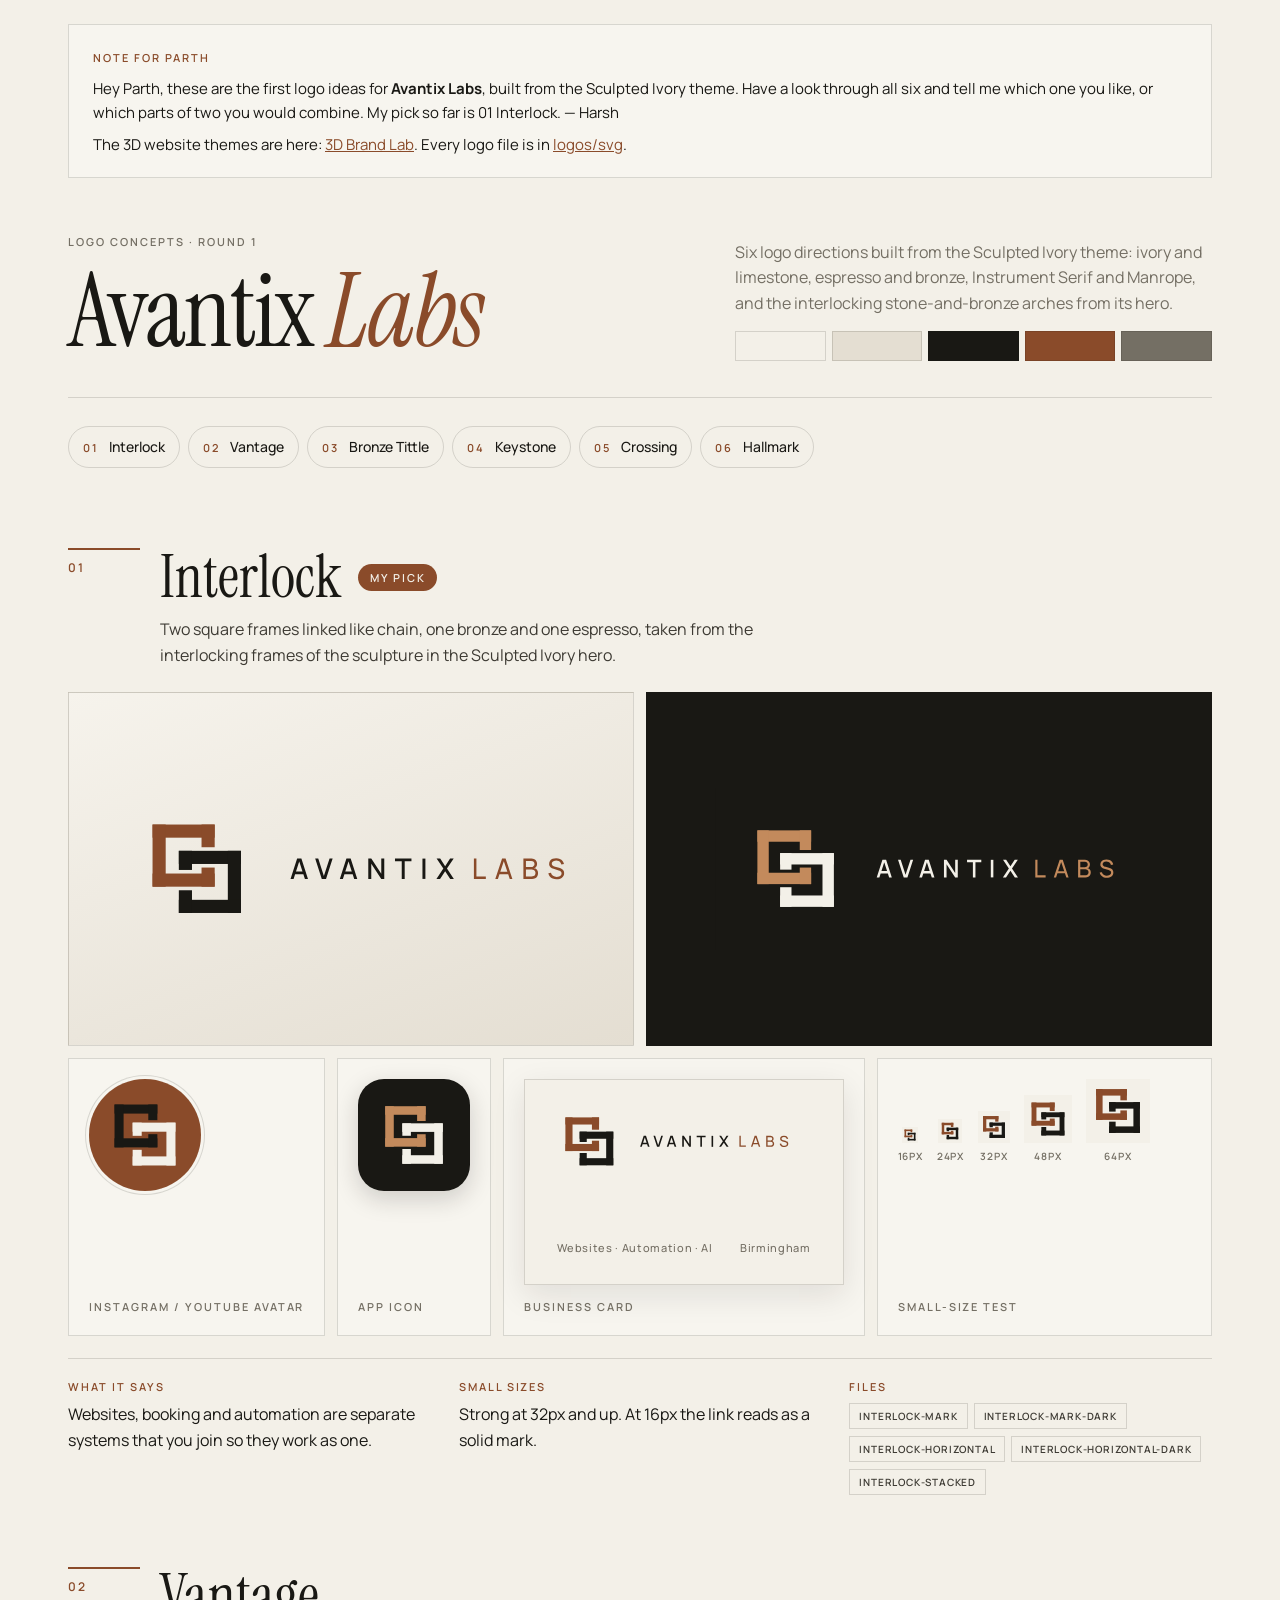
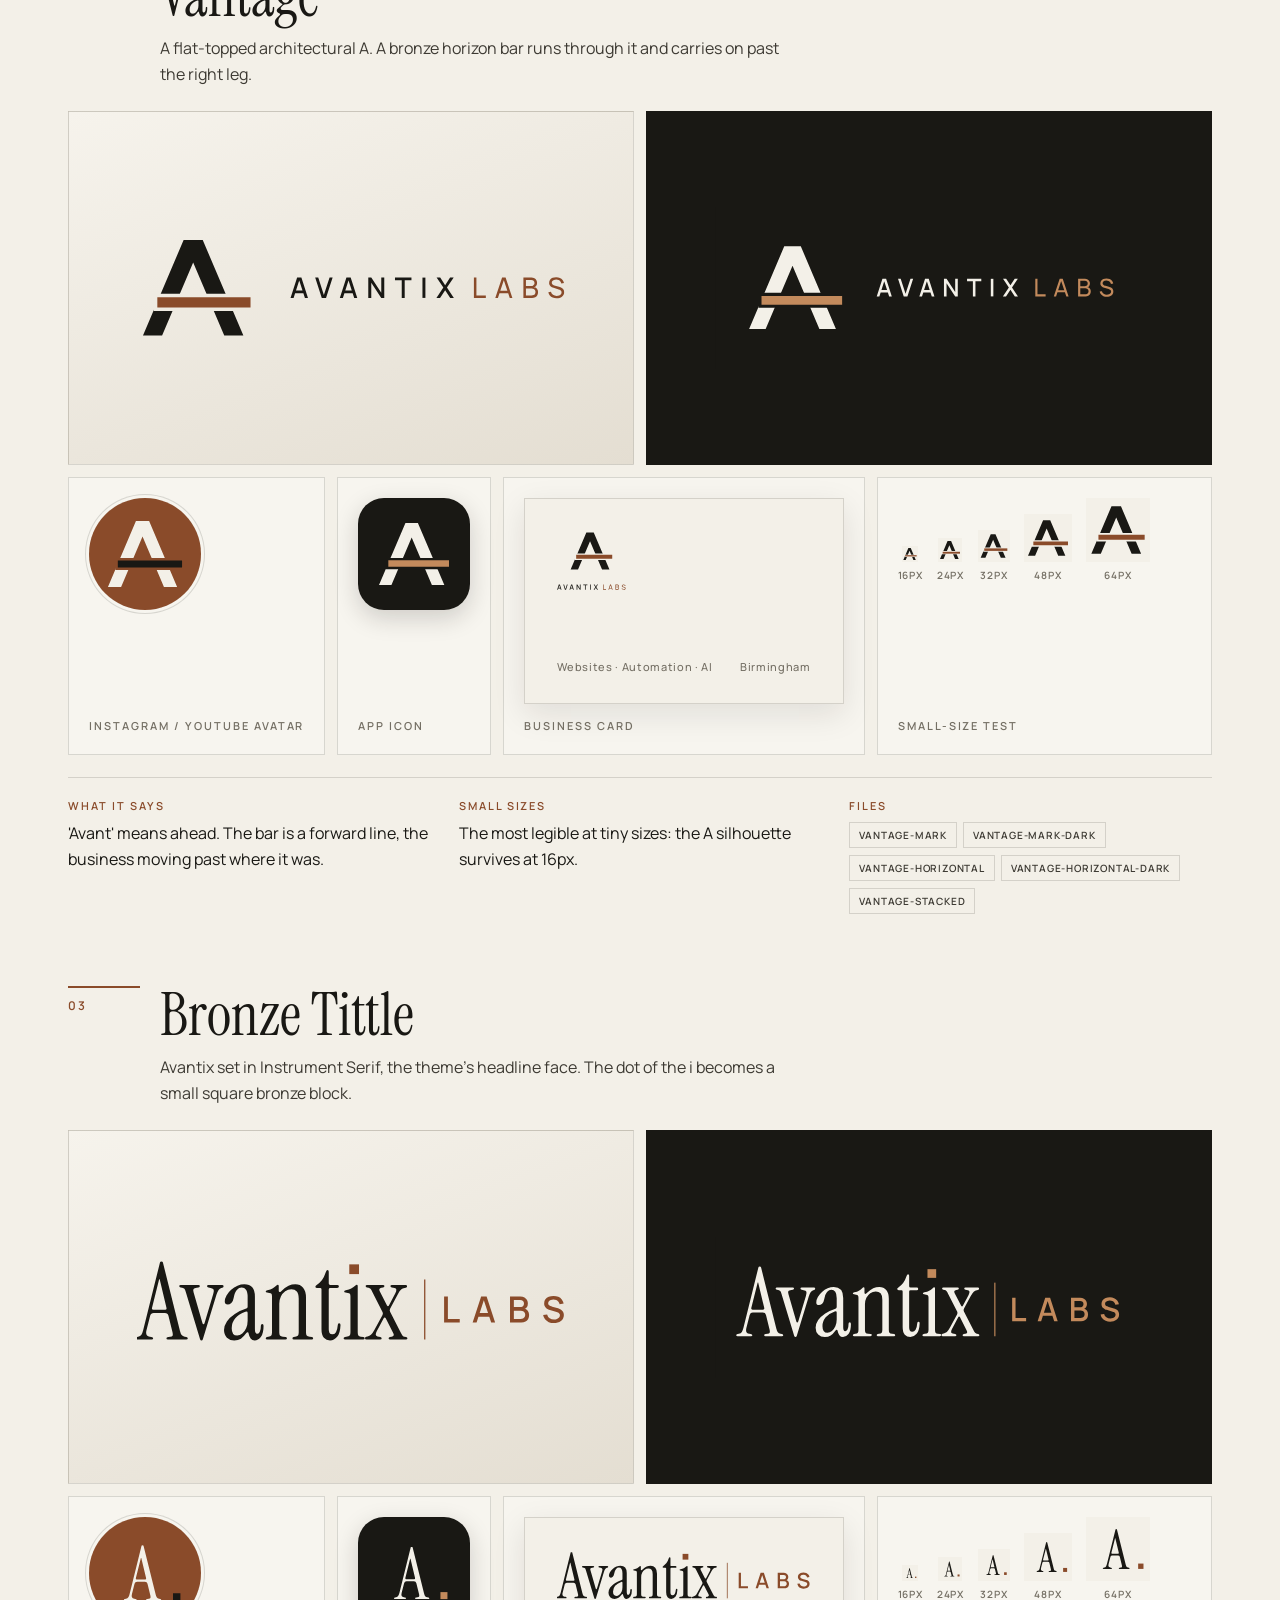
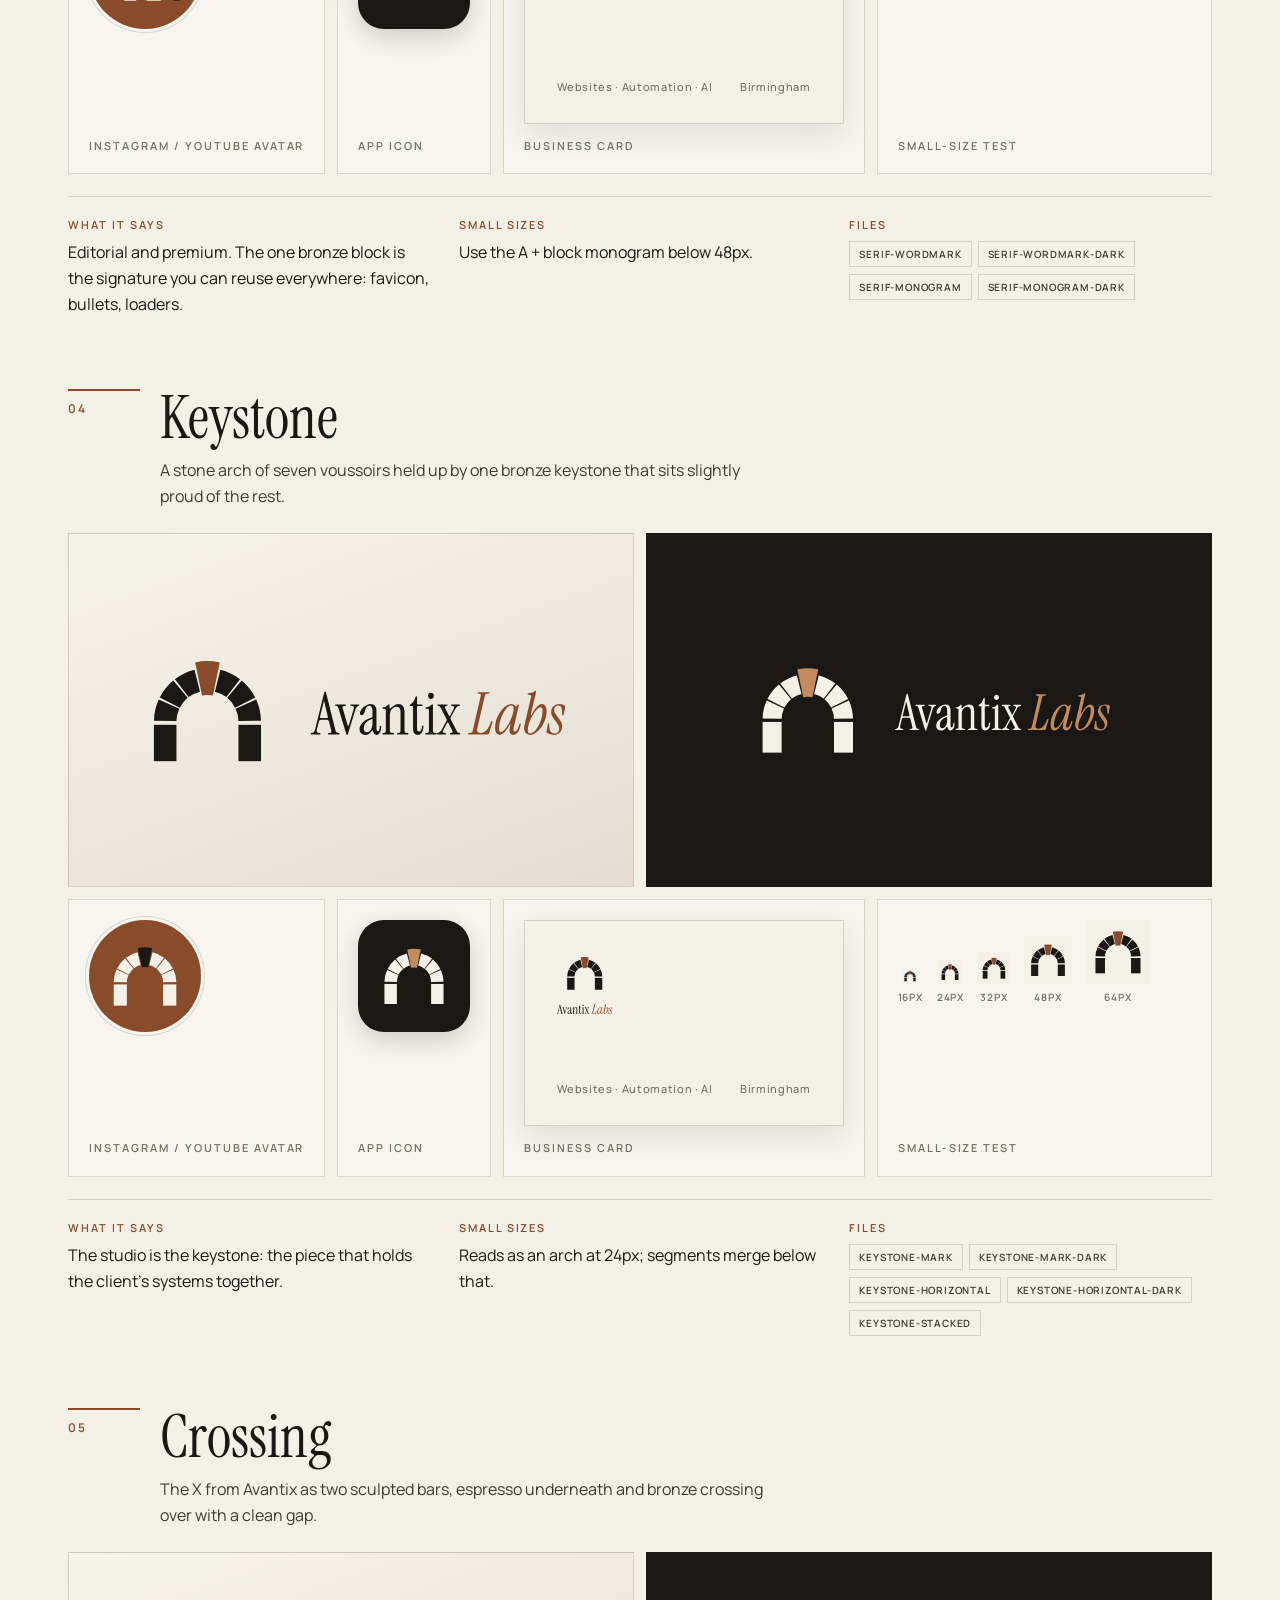
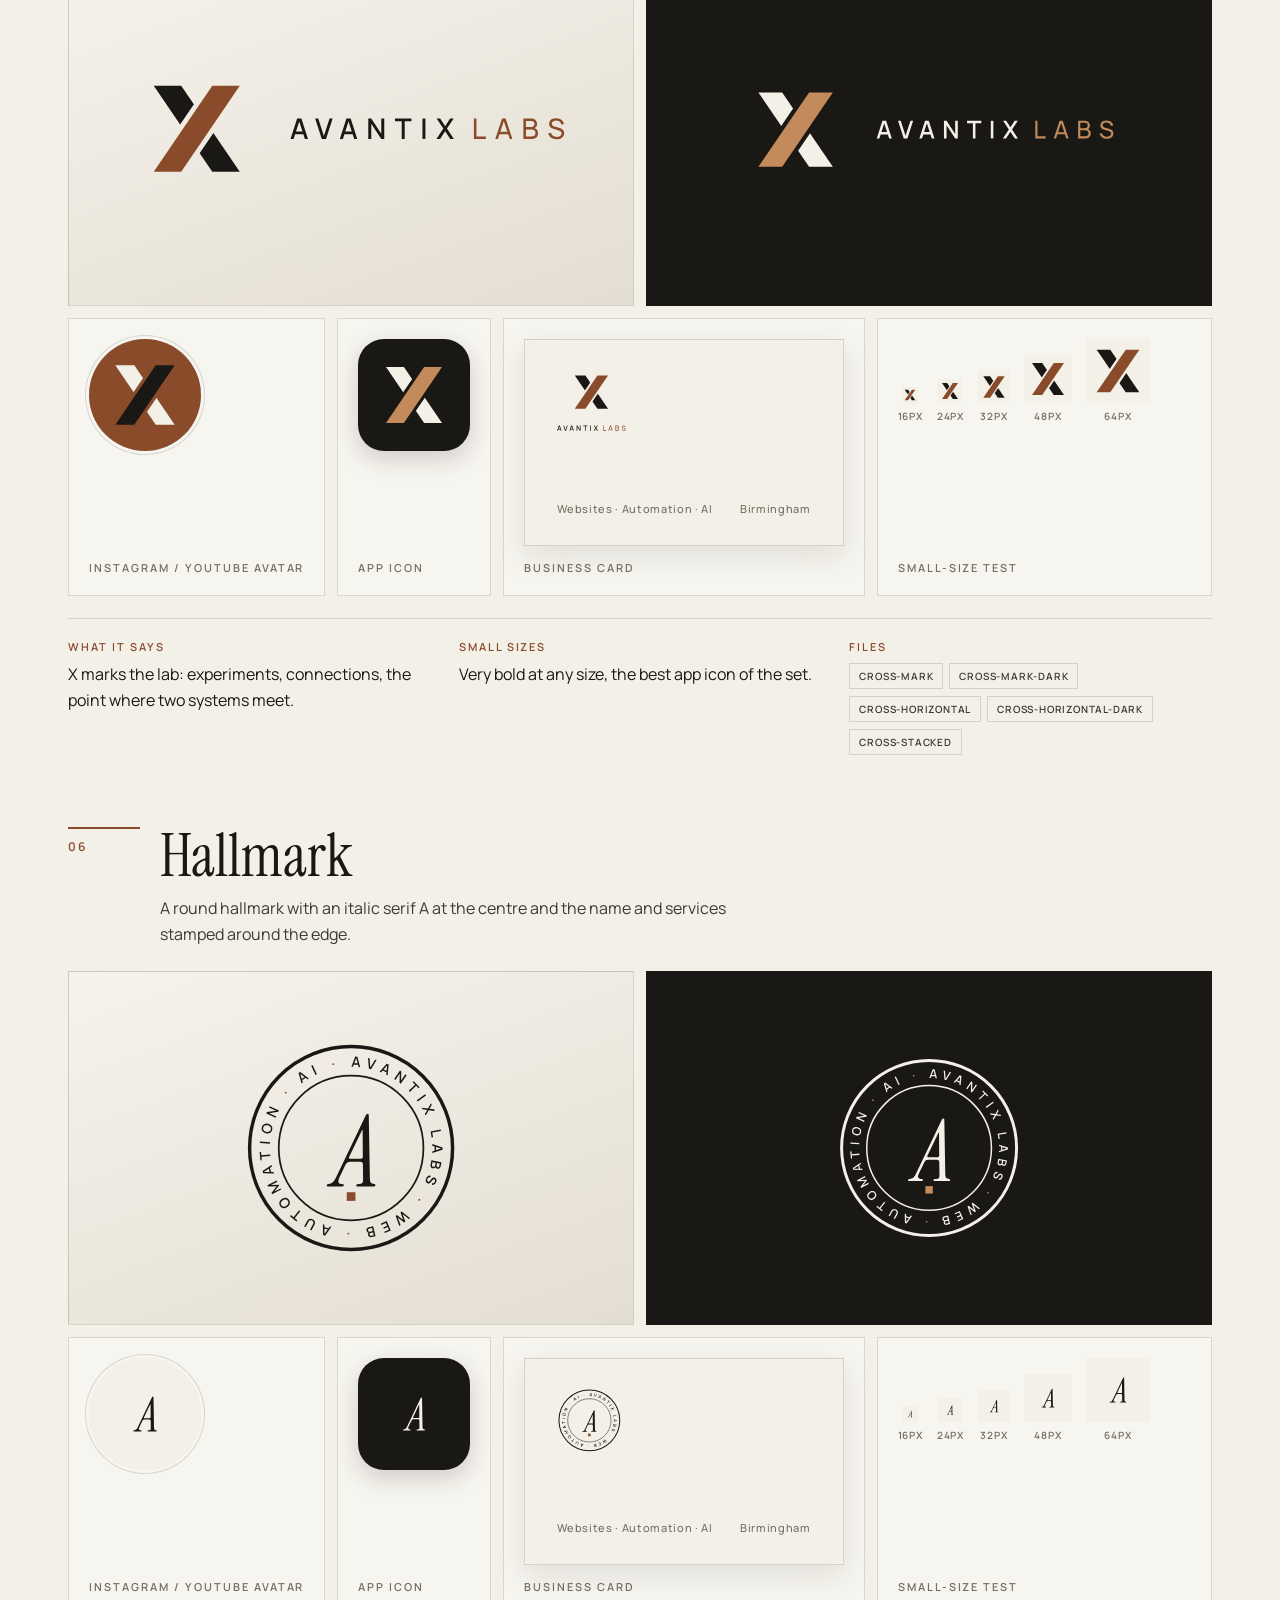
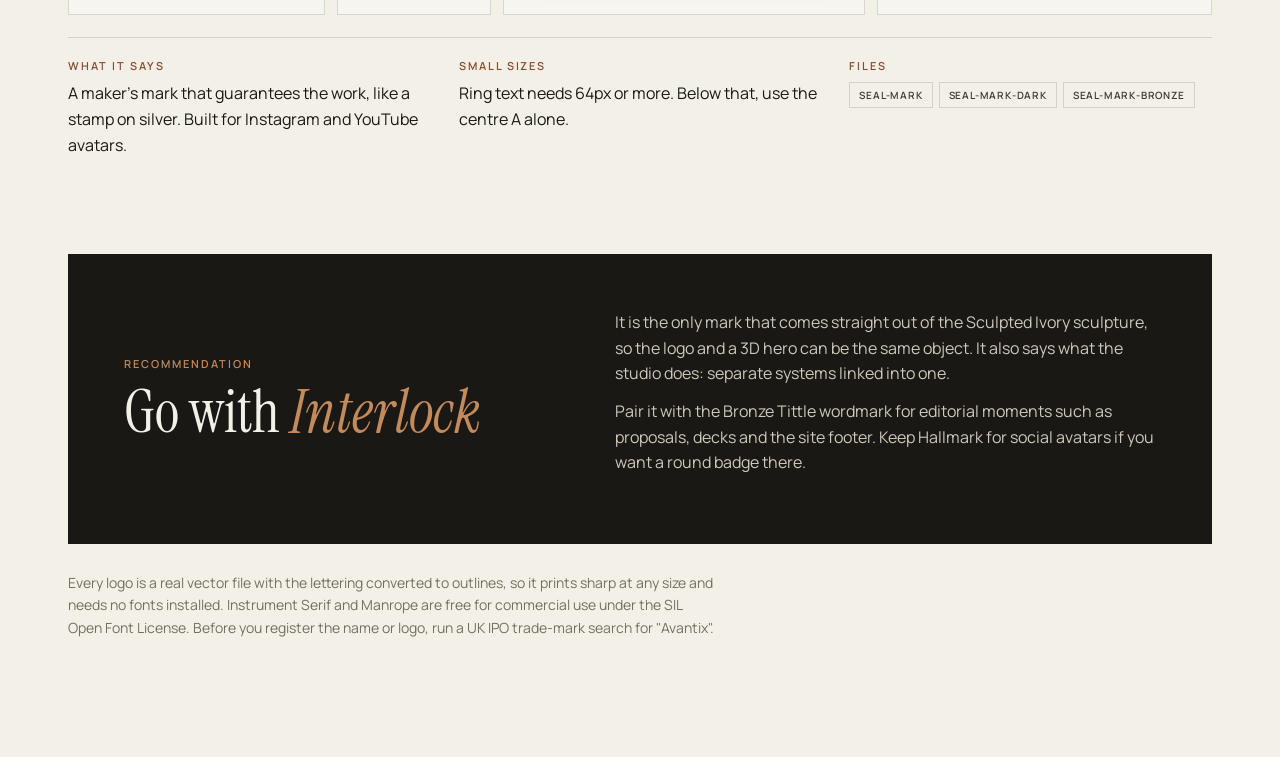
==== commit bdb36150: "Address the review note to Parth Co-Authored-By: Claude Opus 5.5 <noreply@anthropic.com>" ====
--- a/logos/index.html
+++ b/logos/index.html
@@ -79,8 +79,8 @@
 
 <aside style="max-width:1240px;margin:24px auto 0;padding:0 clamp(16px,4vw,48px)">
   <div style="border:1px solid rgba(25,24,20,.14);background:#F7F5EF;padding:20px 24px;font:15px/1.6 Manrope,system-ui,sans-serif;color:#191814">
-    <strong style="font:600 11px/1.4 Manrope,system-ui,sans-serif;letter-spacing:.18em;text-transform:uppercase;color:#8A4B2A">Note for you</strong>
-    <p style="margin:8px 0 0">These are the first logo ideas for <strong>Avantix Labs</strong>, built from the Sculpted Ivory theme. Have a look through all six and tell Harsh which one you like (or which parts of two you would combine). The 3D website themes are here: <a href="../3d/" style="color:#8A4B2A">3D Brand Lab</a>. Every logo file is in <a href="https://github.com/oliviaharsh/website-brand-directions/tree/main/logos/svg" style="color:#8A4B2A">logos/svg</a>.</p>
+    <strong style="font:600 11px/1.4 Manrope,system-ui,sans-serif;letter-spacing:.18em;text-transform:uppercase;color:#8A4B2A">Note for Parth</strong>
+    <p style="margin:8px 0 0">Hey Parth, these are the first logo ideas for <strong>Avantix Labs</strong>, built from the Sculpted Ivory theme. Have a look through all six and tell me which one you like, or which parts of two you would combine. My pick so far is 01 Interlock. — Harsh</p><p style="margin:8px 0 0"> The 3D website themes are here: <a href="../3d/" style="color:#8A4B2A">3D Brand Lab</a>. Every logo file is in <a href="https://github.com/oliviaharsh/website-brand-directions/tree/main/logos/svg" style="color:#8A4B2A">logos/svg</a>.</p>
   </div>
 </aside>
 <div class="page">
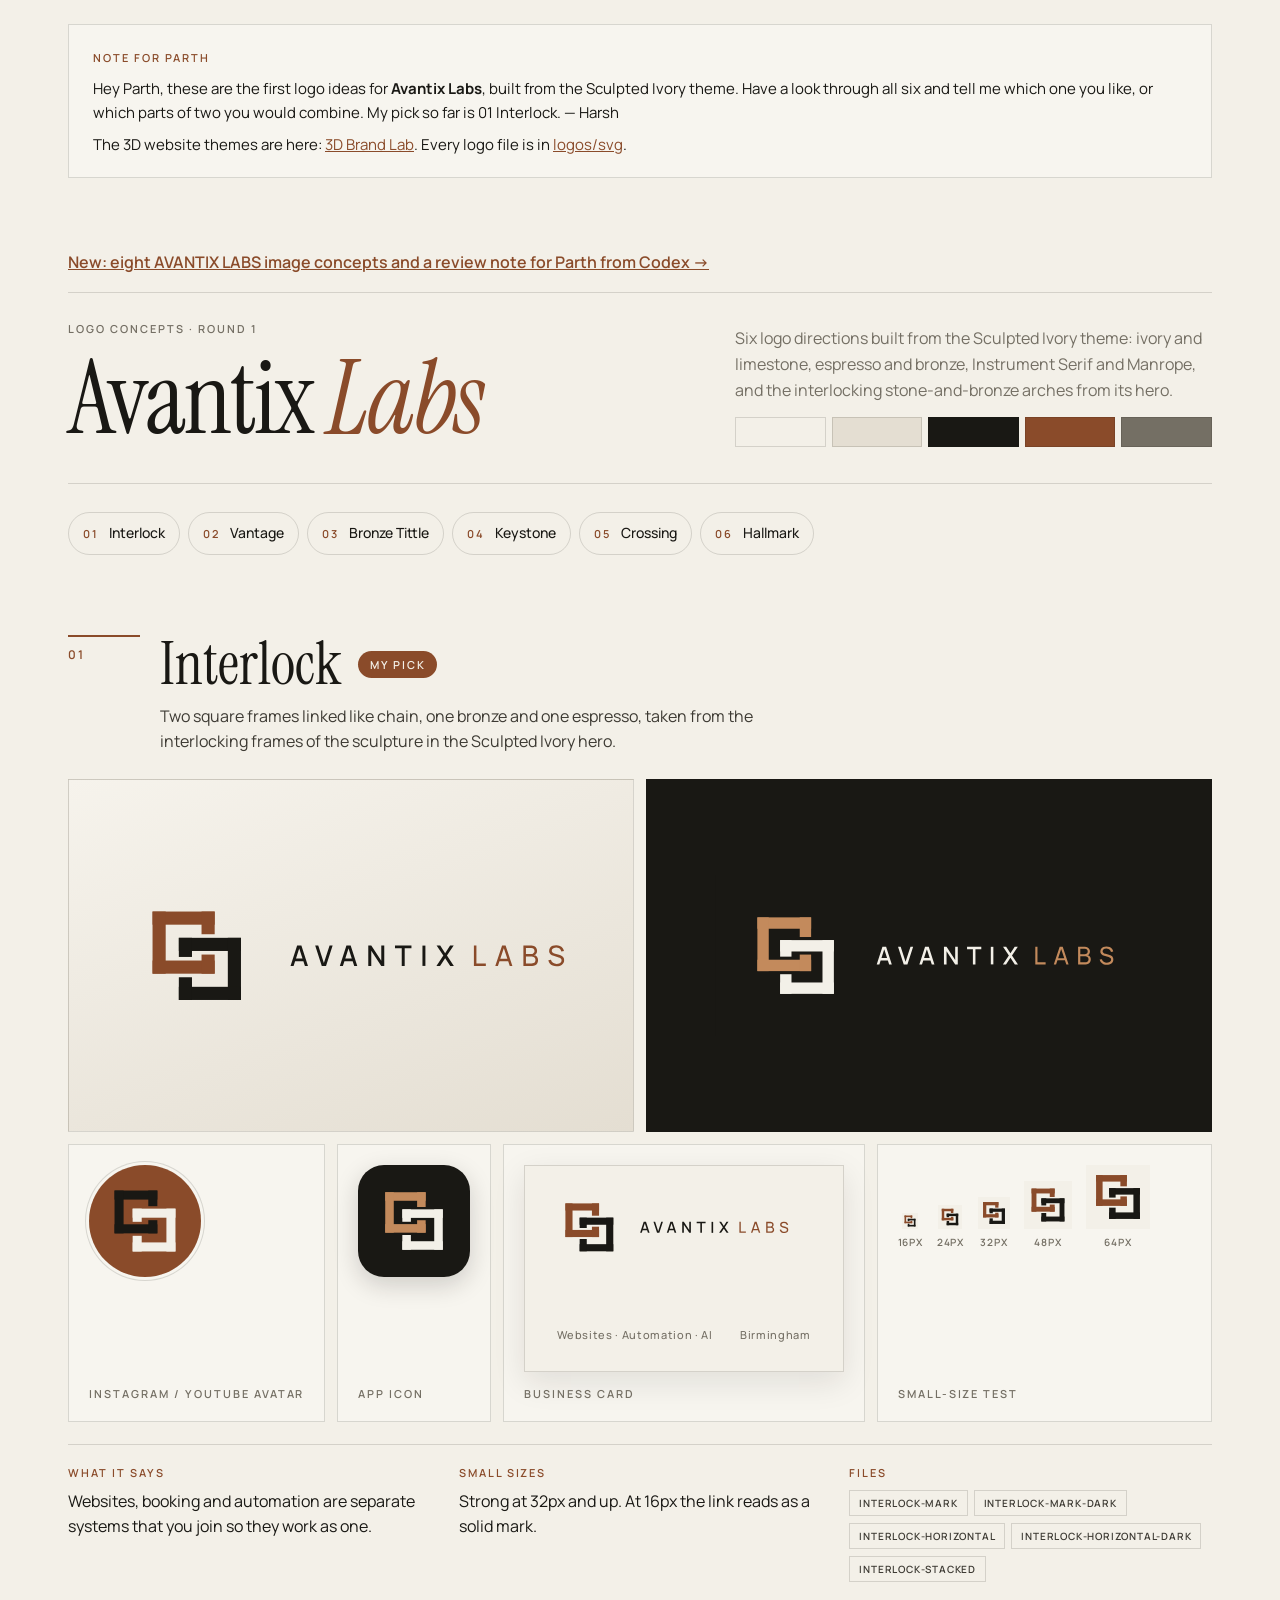
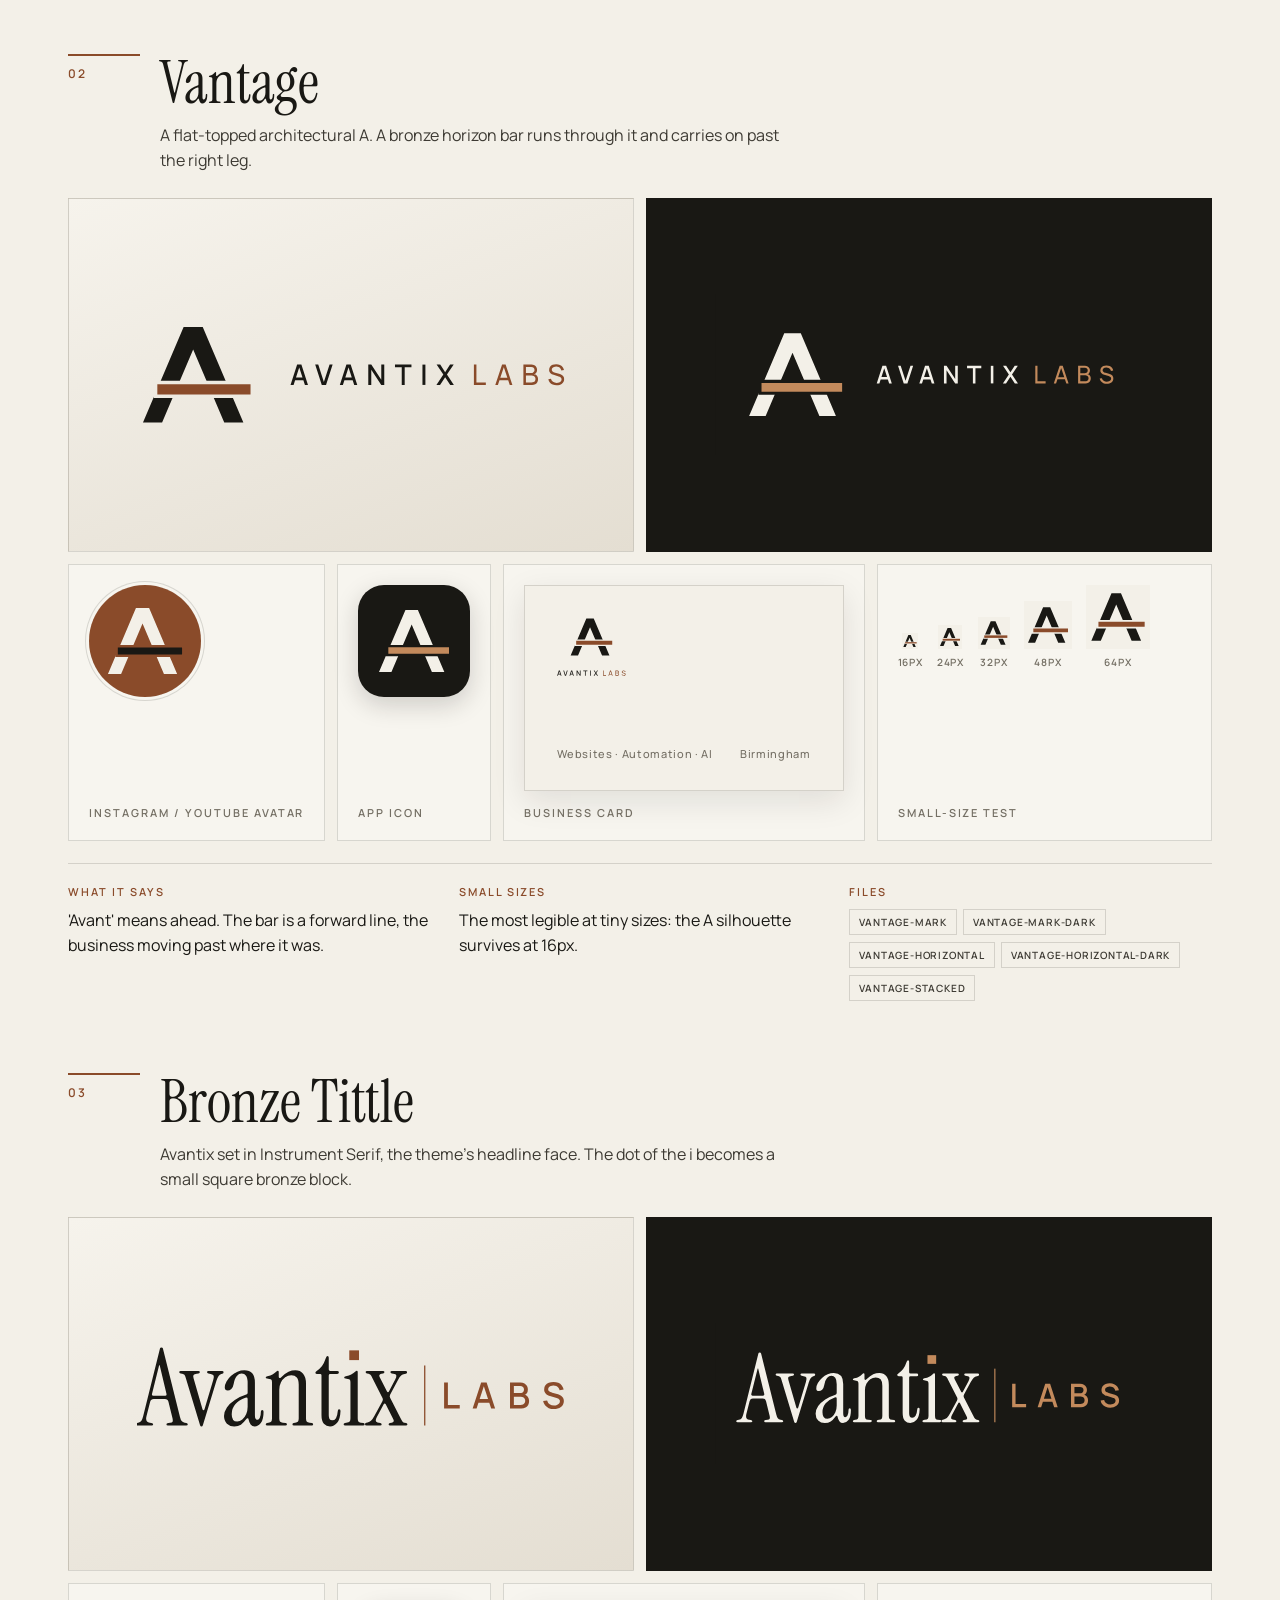
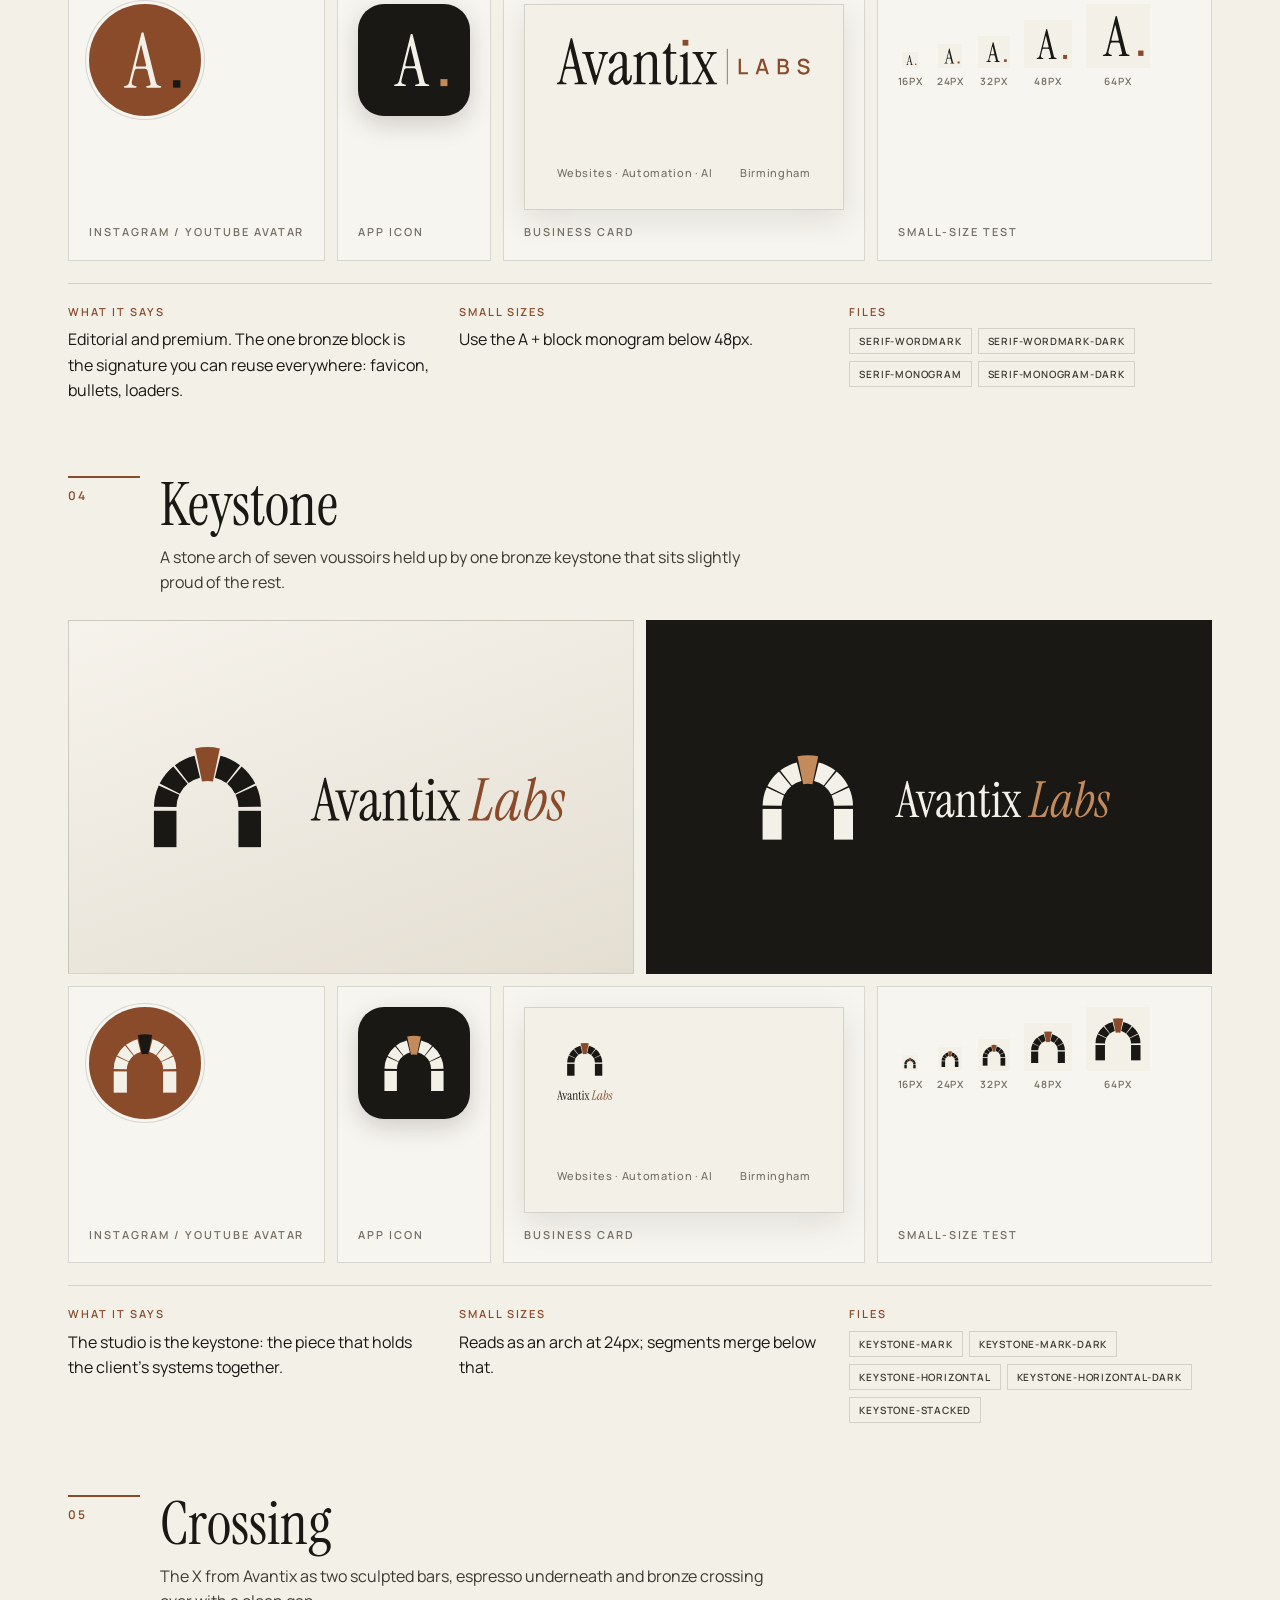
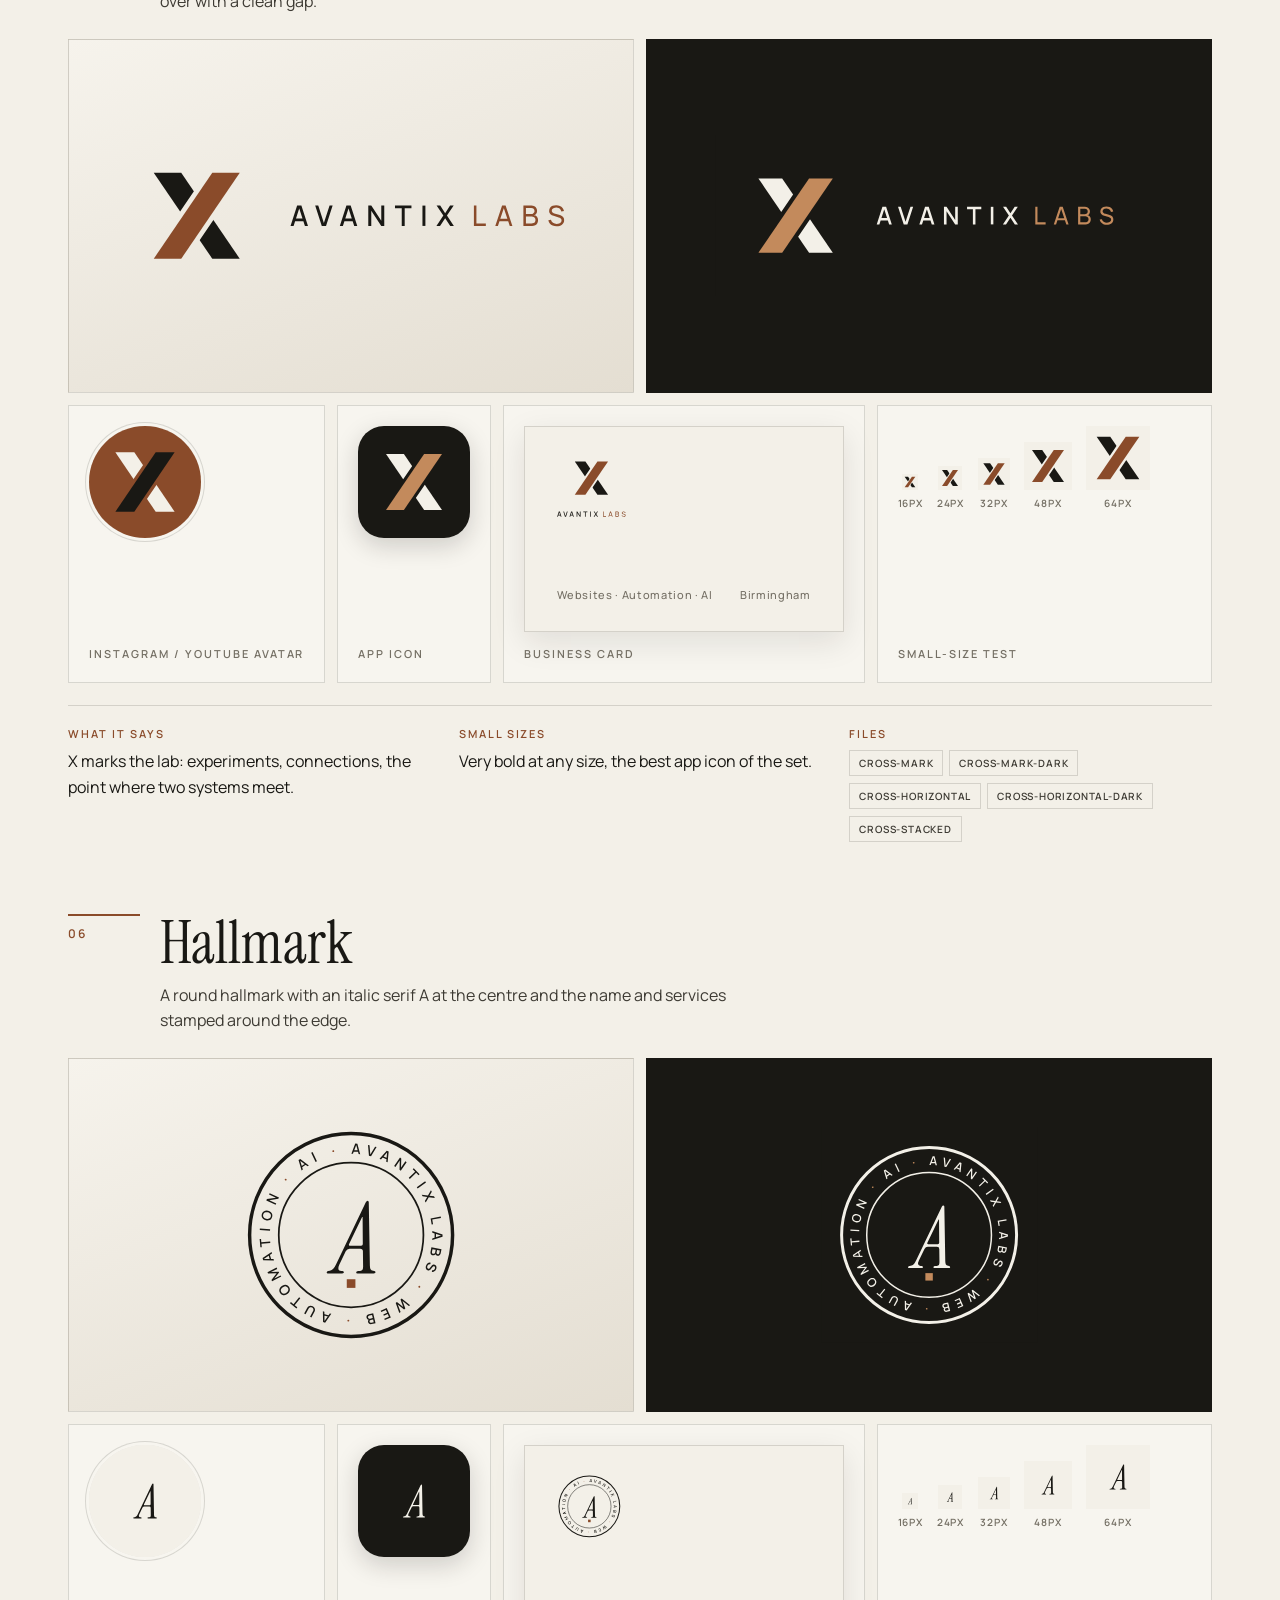
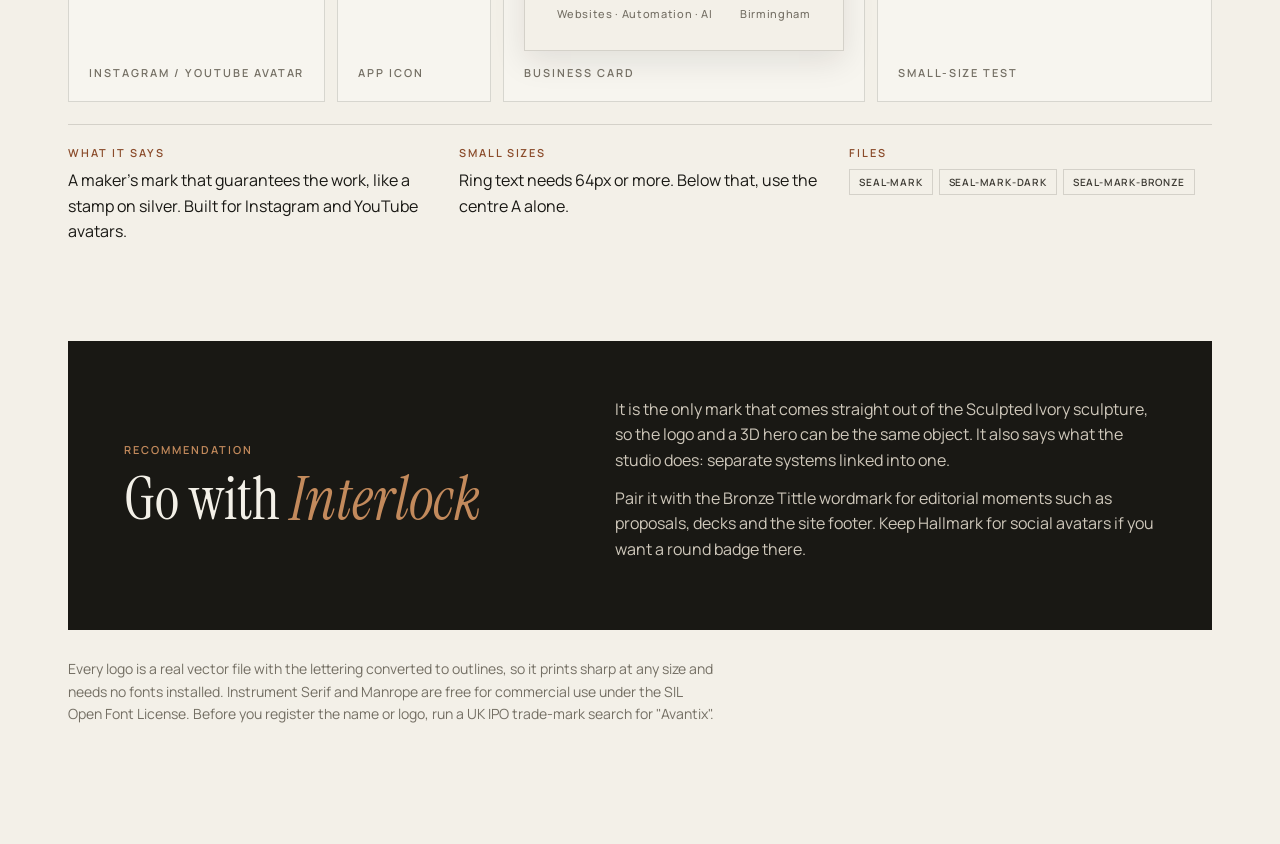
==== commit 883671ca: "Publish eight Avantix Labs logo concepts with Codex review note for Parth" ====
--- a/logos/index.html
+++ b/logos/index.html
@@ -84,6 +84,7 @@
   </div>
 </aside>
 <div class="page">
+  <p style="margin:0 0 28px;padding:16px 0;border-bottom:1px solid rgba(25,24,20,.14)"><a href="concepts.html" style="color:#8A4B2A;font-weight:600">New: eight AVANTIX LABS image concepts and a review note for Parth from Codex →</a></p>
   <header class="intro">
     <div>
       <div class="eyebrow">Logo concepts · Round 1</div>
